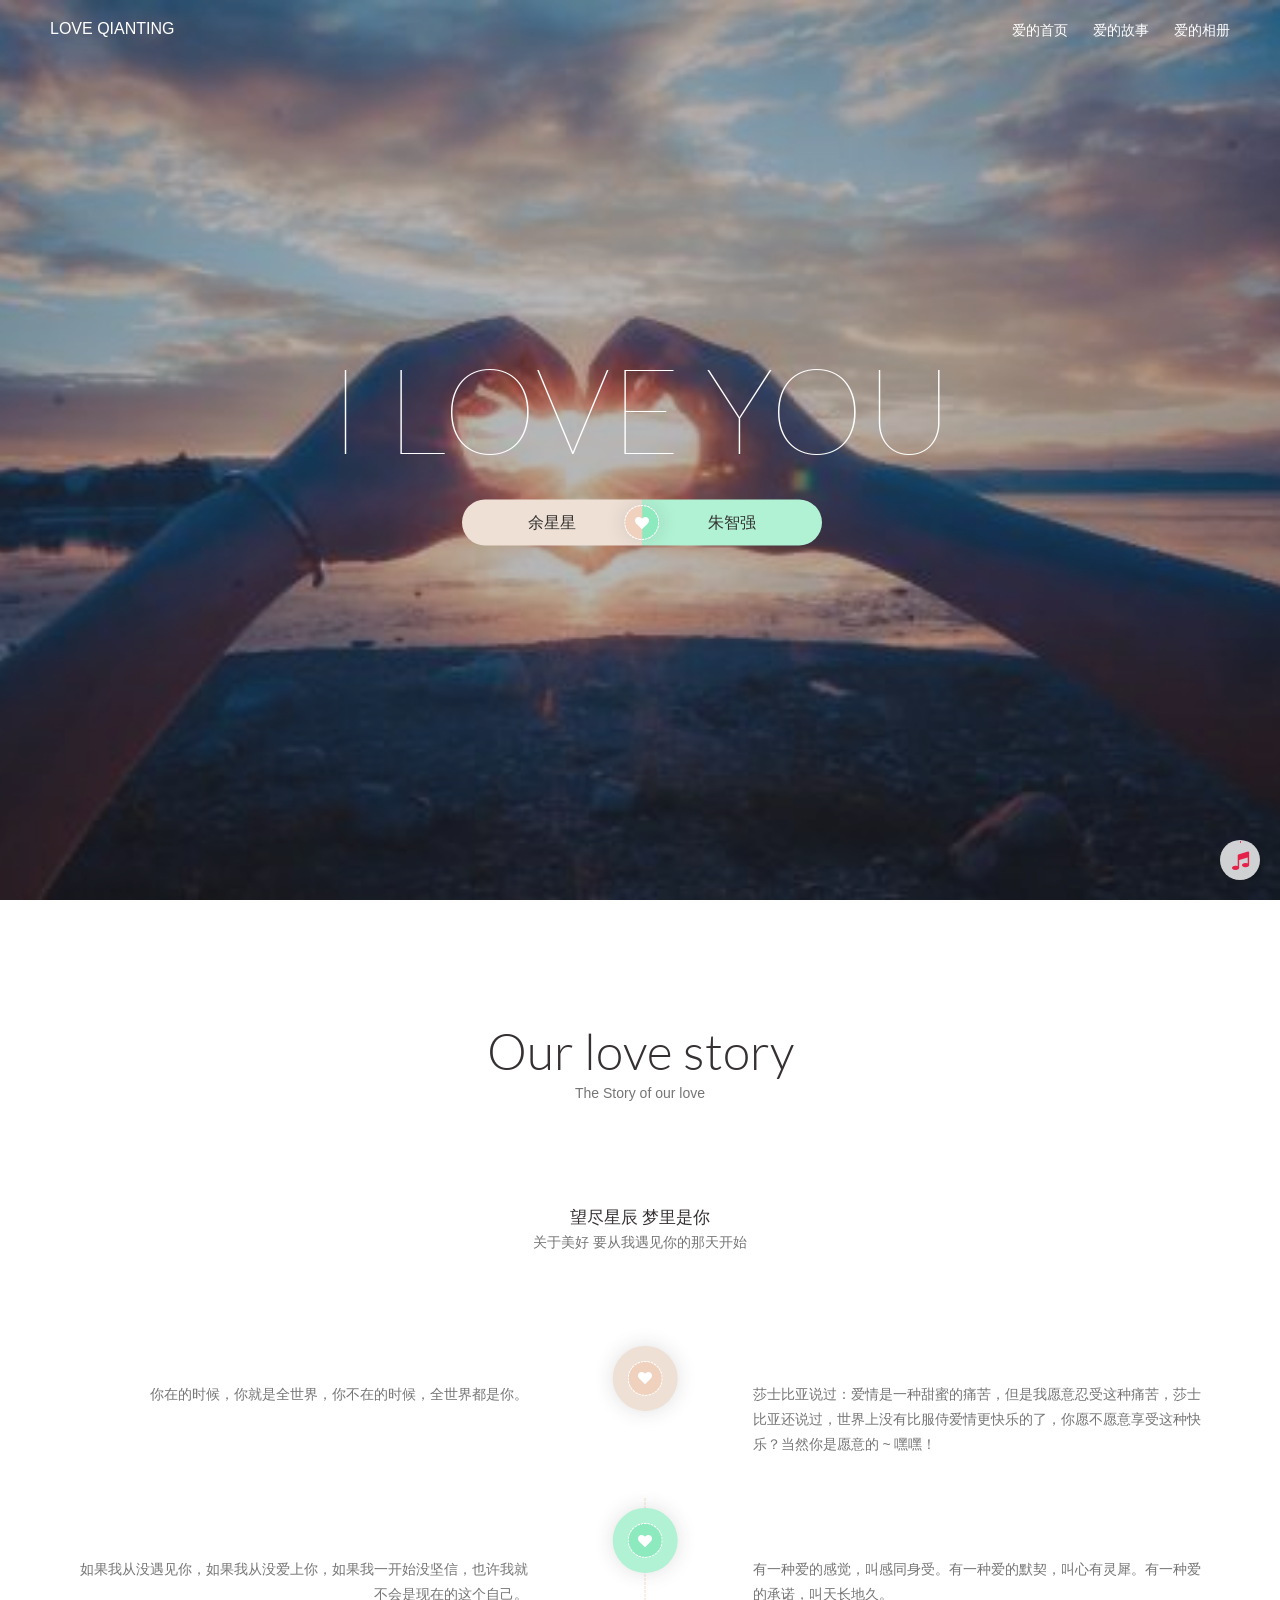
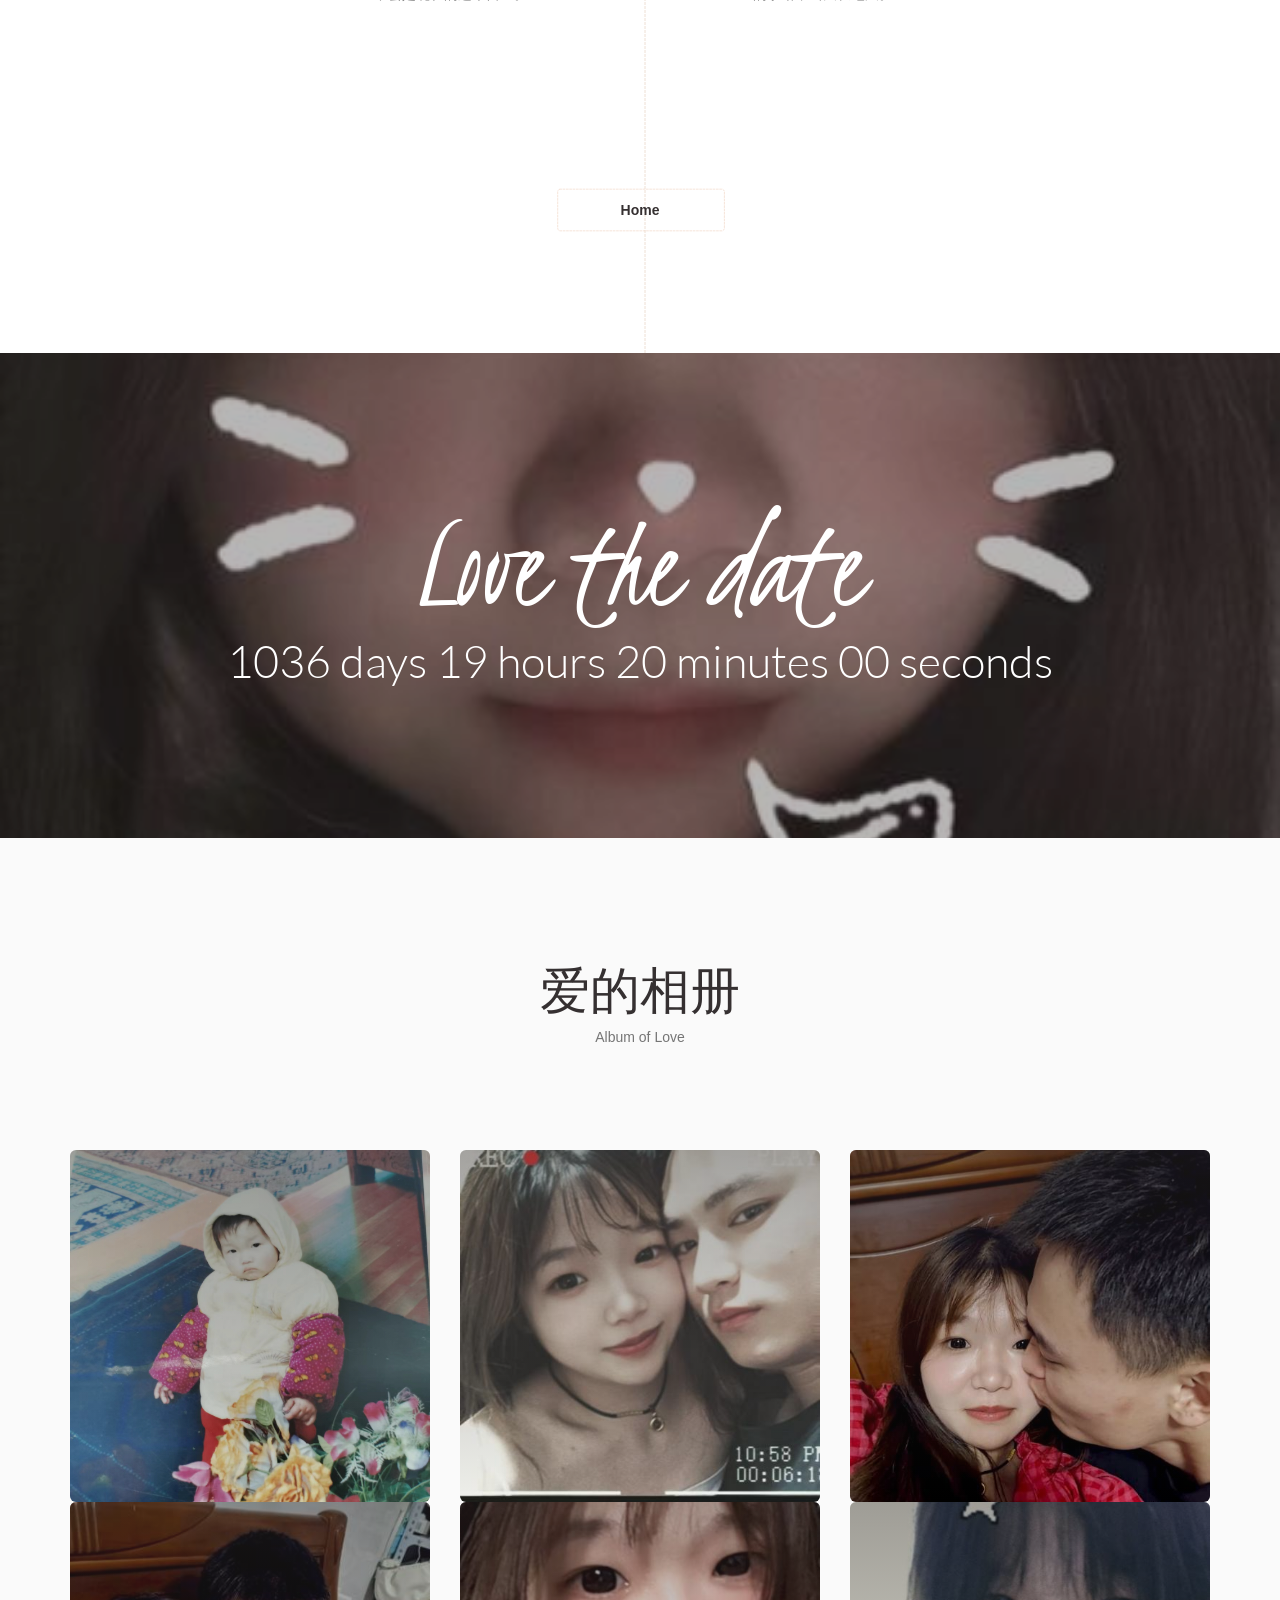
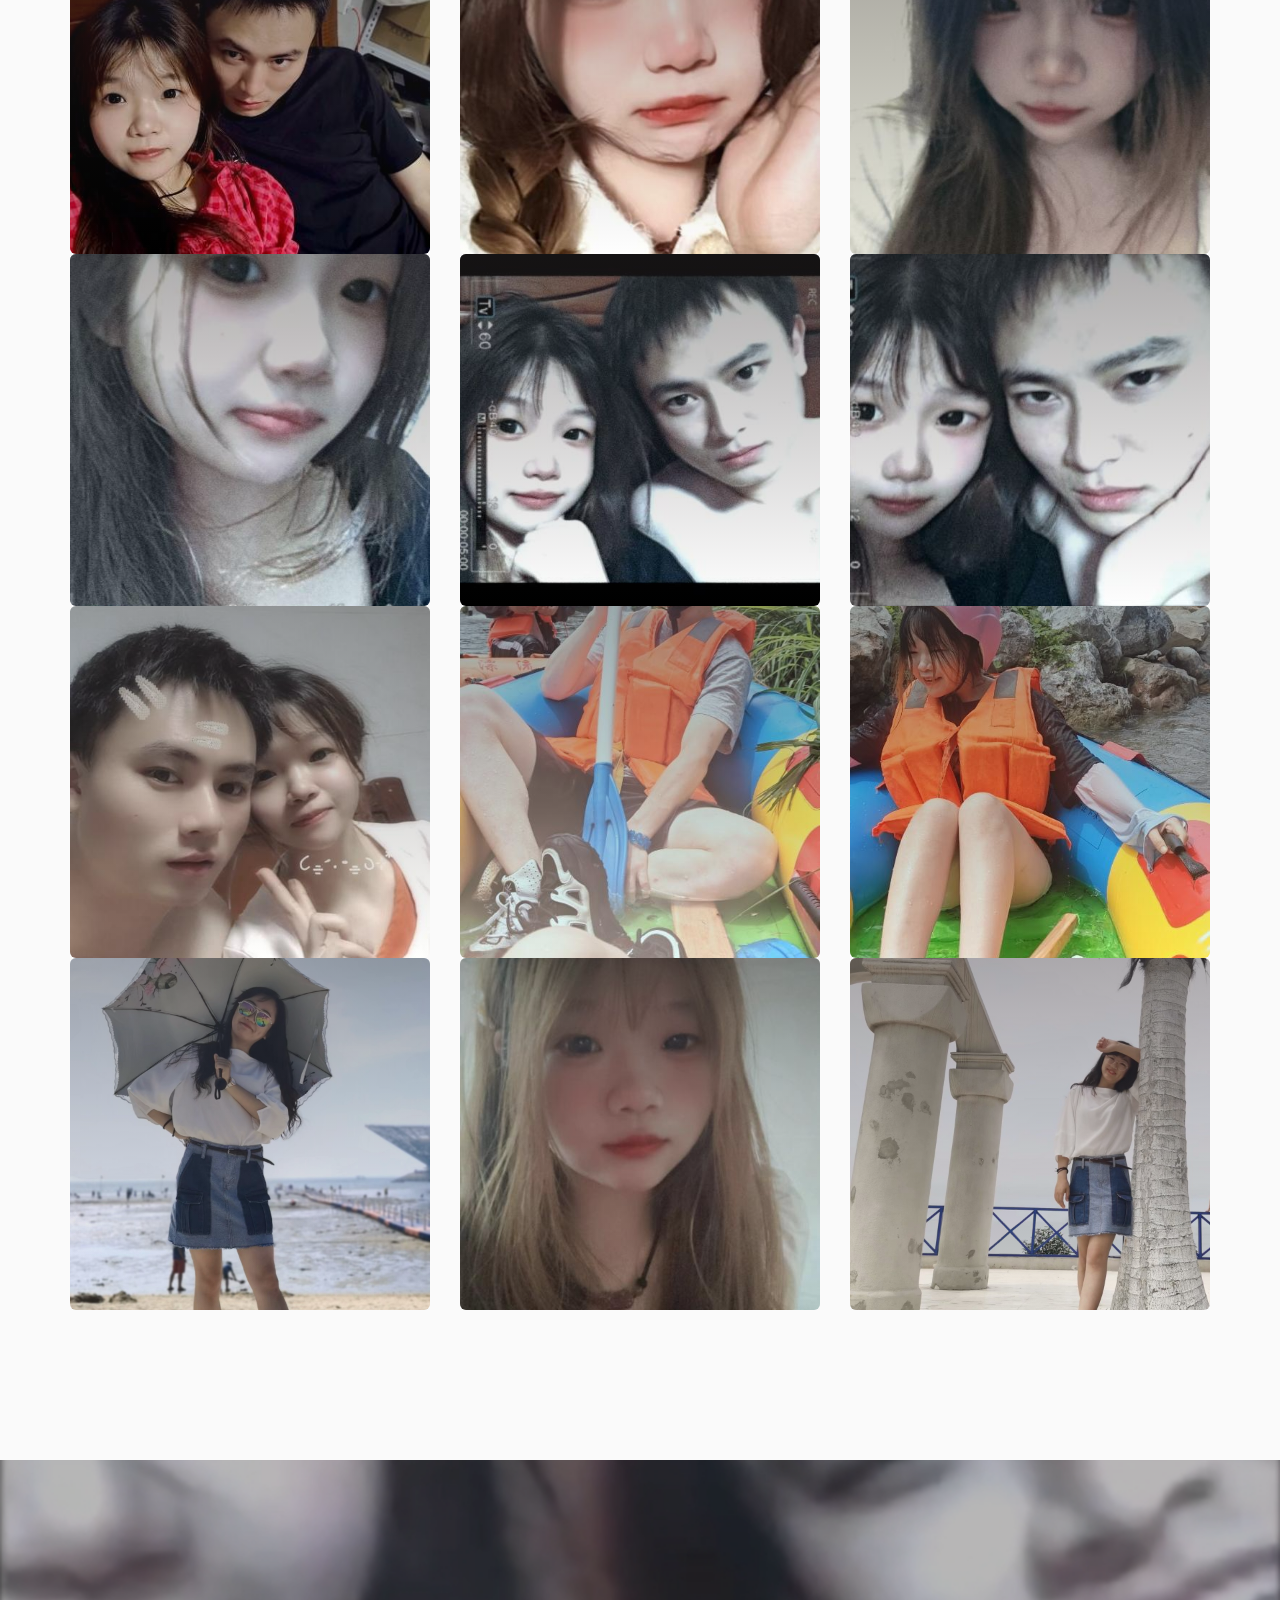
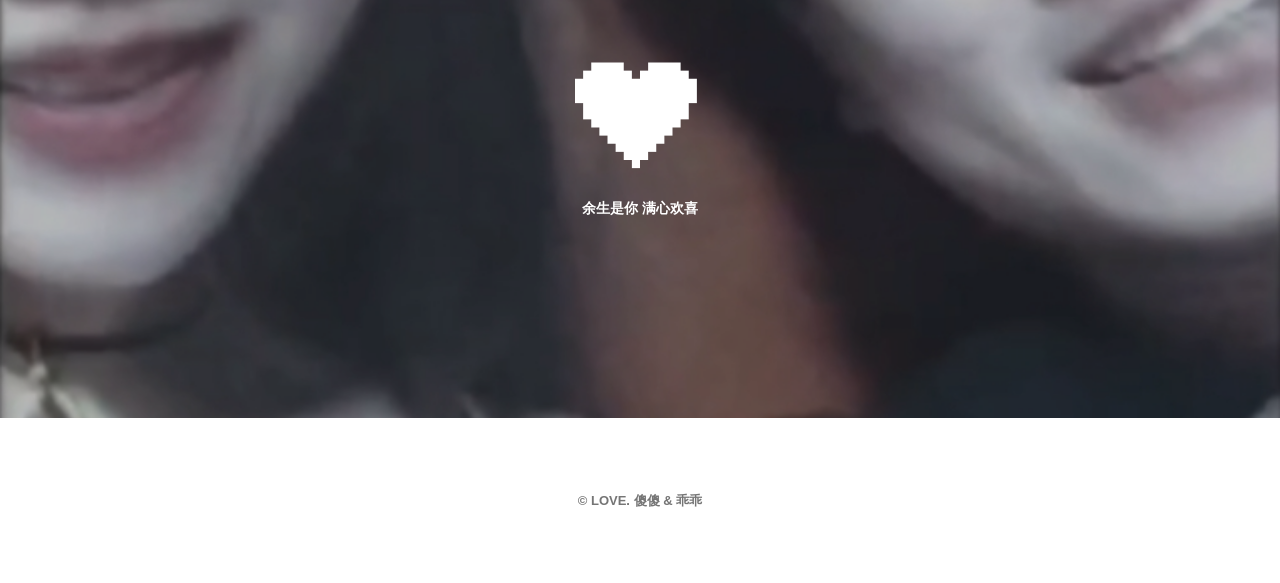
==== result.html @ 32a0345b "Add files via upload" ====
<!DOCTYPE html>
<html lang="zh-CN">
<head>
   <meta charset="utf-8">
   <title> 我们的爱情故事</title>
   <meta name="keywords" content="我们的爱情故事">
   <meta name="description" content="记录我们的美好时光">
   <meta name="viewport" content="width=device-width, initial-scale=1">
   <link href="static/css/bootstrap.css" rel="stylesheet" type="text/css" media="all">
   <link href="static/css/base.css" rel="stylesheet" type="text/css" media="all">
   <link href="static/css/main.css" rel="stylesheet" type="text/css" media="all">
   <link href="static/css/venobox.css" rel="stylesheet" type="text/css" media="all">
   <link href="static/css/fonts.css" rel="stylesheet" type="text/css" media="all">
   <link href="static/css/ae168344b8194b348b667f19ac4d1956.css" rel="stylesheet">
   <link rel="icon" href="./favicon2.ico">
   <style>
      /* 新增优化样式 */
      .lazy-load {
         opacity: 0;
         transition: opacity 0.3s;
      }
      
      .lazy-loaded {
         opacity: 1;
      }
      
      .music-player {
         position: fixed;
         bottom: 20px;
         right: 20px;
         z-index: 1000;
         width: 40px;
         height: 40px;
         border-radius: 50%;
         background: rgba(255, 255, 255, 0.8);
         display: flex;
         align-items: center;
         justify-content: center;
         cursor: pointer;
         box-shadow: 0 2px 10px rgba(0, 0, 0, 0.2);
         transition: all 0.3s ease;
      }
      
      .music-player:hover {
         transform: scale(1.1);
         background: rgba(255, 255, 255, 1);
      }
      
      .music-player.rotate {
         animation: rotate 4s linear infinite;
      }
      
      @keyframes rotate {
         from { transform: rotate(0deg); }
         to { transform: rotate(360deg); }
      }
      
      .progress-ring {
         position: absolute;
         top: 0;
         left: 0;
         width: 100%;
         height: 100%;
      }
      
      .progress-ring__circle {
         transition: stroke-dashoffset 0.5s;
         transform: rotate(-90deg);
         transform-origin: 50% 50%;
      }
      
      .scroll-top {
         position: fixed;
         bottom: 70px;
         right: 20px;
         z-index: 999;
         width: 40px;
         height: 40px;
         border-radius: 50%;
         background: rgba(255, 255, 255, 0.8);
         display: flex;
         align-items: center;
         justify-content: center;
         cursor: pointer;
         opacity: 0;
         visibility: hidden;
         transition: all 0.3s ease;
         box-shadow: 0 2px 10px rgba(0, 0, 0, 0.2);
      }
      
      .scroll-top.visible {
         opacity: 1;
         visibility: visible;
      }
      
      .scroll-top:hover {
         transform: translateY(-5px);
         background: rgba(255, 255, 255, 1);
      }
      
      .heart-beat {
         animation: heartBeat 1.5s ease-in-out infinite;
      }
      
      @keyframes heartBeat {
         0% { transform: scale(1); }
         15% { transform: scale(1.2); }
         30% { transform: scale(1); }
         45% { transform: scale(1.2); }
         60% { transform: scale(1); }
      }
      
      .fade-in {
         opacity: 0;
         transform: translateY(20px);
         transition: opacity 0.8s ease, transform 0.8s ease;
      }
      
      .fade-in.visible {
         opacity: 1;
         transform: translateY(0);
      }
      
      @media (max-width: 768px) {
         .music-player {
            bottom: 70px;
            right: 15px;
         }
         
         .scroll-top {
            bottom: 120px;
            right: 15px;
         }
         
         .block-date-hero ul li {
            font-size: 18px;
         }
         
         h1.large.mb-20 {
            font-size: 32px;
         }
      }
   </style>
</head>
<body>
   <div class="loader">
      <div class="loader-inner">
         <svg width="120" height="220" viewbox="0 0 100 100" class="loading-spinner" version="1.1">
            <circle class="spinner" cx="50" cy="50" r="21" fill="#ffffff" stroke-width="2"></circle>
         </svg>
      </div>
   </div>
   
   <!-- 音乐播放器 -->
   <div class="music-player" id="music-player">
      <svg class="progress-ring" width="40" height="40">
        <circle class="progress-ring__circle" stroke="#e5214a" stroke-width="2" fill="transparent" r="18" cx="20" cy="20"/>
      </svg>
      <i class="icon-music" style="font-size: 20px; color: #e5214a;"></i>
   </div>
   
   <!-- 返回顶部按钮 -->
   <div class="scroll-top" id="scroll-top">
      <i class="icon-arrow-up" style="font-size: 20px; color: #333;">▲</i>
   </div>
   
   <div class="wrapper">
      <section class="hero overlay" id="home">
         <div class="background-img">
            <img src="static/picture/149760288381289.jpg" alt="傻傻&乖乖">
         </div>
         <header class="header default">
            <div class="left-part">
               <a class="logo scroll" href="#home">
                  <h2>LOVE QIANTING</h2>
               </a>
            </div>
            <div class="right-part">
               <nav class="main-nav">
                  <div class="toggle-mobile-but">
                     <a href="#" class="mobile-but">
                        <div class="lines"></div>
                     </a>
                  </div>
                  <ul>
                     <li><a class="scroll" href="#home">爱的首页</a></li>
                     <li><a class="scroll" href="#story">爱的故事</a></li>
                     <li><a class="scroll" href="#album">爱的相册</a></li>
                  </ul>
               </nav>
            </div>
         </header>
         <div class="inner-hero">
            <div class="container hero-content">
               <div class="row">
                  <div class="col-sm-12 text-center">
                     <h1 class="large mb-20">i love you</h1>
                     <div class="block-date-hero">
                        <div class="circle-dashed bg-n">
                           <div class="round-circle heart-beat">
                              <svg viewbox="0 0 103 103" version="1.1" class="dashed-border">
                                 <circle cx="50%" cy="50%" r="50"></circle>
                              </svg>
                              <i class="icon-heart"></i>
                           </div>
                        </div>
                        <ul>
                           <li>余星星</li>
                           <li>朱智强</li>
                        </ul>
                     </div>
                     <p class="mt-20 lead"></p>
                  </div>
               </div>
            </div>
         </div>
      </section>
      
      <section id="story" class="story pt-120 pb-120">
         <svg class="section-dashed" version="1.1" x="0px" y="0px" width="50px" height="578px" xml:space="preserve">
            <path class="dashed-line" stroke-width="1" d="M30 0 v600 400"></path>
         </svg>
         <div class="container">
            <div class="row">
               <div class="col-sm-12 text-center mb-100 fade-in">
                  <h1 class="title">Our love story</h1>
                  <p>The Story of our love</p>
               </div>
            </div>
            <div class="row">
               <div class="col-md-4 col-md-offset-4 col-sm-8 col-sm-offset-2 text-center mb-30 fade-in">
                  <h2 class="heavy">望尽星辰 梦里是你<br><span>关于美好 要从我遇见你的那天开始</span></h2>
               </div>
            </div>
            <div class="row story-row mt-100 mb-100 fade-in">
               <div class="circle-dashed timeline bg">
                  <div class="round-circle bg before">
                     <svg viewbox="0 0 103 103" version="1.1" class="dashed-border">
                        <circle cx="50%" cy="50%" r="50"></circle>
                     </svg>
                     <i class="icon-heart"></i>
                  </div>
               </div>
               <div class="col-sm-5 ">
                  <div class="couple-story text-right">
                     <p>你在的时候，你就是全世界，你不在的时候，全世界都是你。</p>
                  </div>
               </div>
               <div class="col-sm-5 col-sm-offset-2">
                  <div class="couple-story">
                     <p>莎士比亚说过：爱情是一种甜蜜的痛苦，但是我愿意忍受这种痛苦，莎士比亚还说过，世界上没有比服侍爱情更快乐的了，你愿不愿意享受这种快乐？当然你是愿意的 ~ 嘿嘿！</p>
                  </div>
               </div>
            </div>
            <div class="row story-row mt-100 mb-80 fade-in">
               <div class="circle-dashed timeline bg green">
                  <div class="round-circle  green before">
                     <svg viewbox="0 0 103 103" version="1.1" class="dashed-border">
                        <circle cx="50%" cy="50%" r="50"></circle>
                     </svg>
                     <i class="icon-heart"></i>
                  </div>
               </div>
               <div class="col-sm-5 ">
                  <div class="couple-story text-right">
                     <p>如果我从没遇见你，如果我从没爱上你，如果我一开始没坚信，也许我就不会是现在的这个自己。</p>
                  </div>
               </div>
               <div class="col-sm-5 col-sm-offset-2">
                  <div class="couple-story">
                     <p>有一种爱的感觉，叫感同身受。有一种爱的默契，叫心有灵犀。有一种爱的承诺，叫天长地久。</p>
                  </div>
               </div>
            </div>
            <div class="row">
               <div class="col-md-12  text-center mt-100 fade-in">
                  <a href="#home" class="but scroll">
                     <span>Home</span>
                     <svg class="but-svg" width="175" height="50" viewbox="0 0 415 120">
                        <rect class="but-rect" x="10" y="10" width="400" height="100" rx="6" ry="6"></rect>
                     </svg>
                  </a>
               </div>
            </div>
         </div>
      </section>
      
      <section class="date pt-150 pb-150 overlay">
         <div class="background-img">
            <img src="static/picture/4.jpg" alt="爱情计时">
         </div>
         <div class="container">
            <div class="row">
               <h2 class="indent">Love the date</h2>
               <div class="col-sm-12 text-center">
                  <div class="block-content front-p fade-in">
                     <h2 class="typo">Love the date</h2>
                     <span id="elapseClock" class="text-white" style="font-size: 45px;font-weight: 300;">days <span
                           class="digit">20</span> hours <span class="digit">14</span> minutes <span
                           class="digit">00</span> seconds</span>
                  </div>
               </div>
            </div>
         </div>
      </section>
      
      <section id="album" class="album bg-grey pt-120 pb-120">
         <div class="container">
            <div class="row">
               <div class="col-sm-12 text-center mb-100 fade-in">
                  <h1 class="title">爱的相册</h1>
                  <p>Album of Love</p>
               </div>
            </div>
            <div class="row mb-30">
               <h2 class="indent">Photo album</h2>
               <div class="col-md-4 col-sm-4 col-xs-12 ">
                  <div class="block-img">
                     <a href="static/picture/Ha2f9396264034bdb8c34d519c727381.jpg" class="venobox" data-gall="loveGallery">
                        <div class="background-img">
                           <img alt="" src="static/picture/Ha2f9396264034bdb8c34d519c727381.jpg">
                        </div>
                     </a>
                  </div>
               </div>
                           <div class="col-md-4 col-sm-4 col-xs-12 ">
                  <div class="block-img">
                     <a href="static/picture/202509121286.jpg" class="venobox" data-gall="loveGallery">
                        <div class="background-img">
                           <img alt="" src="static/picture/202509121286.jpg">
                        </div>
                     </a>
</div>
               </div>
               <div class="col-md-4 col-sm-4 col-xs-12 ">
                  <div class="block-img">
                     <a href="static/picture/202509121964.jpg" class="venobox" data-gall="loveGallery">
                        <div class="background-img">
                           <img alt="" src="static/picture/202509121964.jpg">
                        </div>
                     </a>
</div>
               </div>
               <div class="col-md-4 col-sm-4 col-xs-12 ">
                  <div class="block-img">
                     <a href="static/picture/202509123441.jpg" class="venobox" data-gall="loveGallery">
                        <div class="background-img">
                           <img alt="" src="static/picture/202509123441.jpg">
                        </div>
                     </a>
</div>
               </div>
               <div class="col-md-4 col-sm-4 col-xs-12 ">
                  <div class="block-img">
                     <a href="static/picture/202509122682.jpg" class="venobox" data-gall="loveGallery">
                        <div class="background-img">
                           <img alt="" src="static/picture/202509122682.jpg">
                        </div>
                     </a>
</div>
               </div>
               <div class="col-md-4 col-sm-4 col-xs-12 ">
                  <div class="block-img">
                     <a href="static/picture/202509124372.jpg" class="venobox" data-gall="loveGallery">
                        <div class="background-img">
                           <img alt="" src="static/picture/202509124372.jpg">
                        </div>
                     </a>
</div>
               </div>
               <div class="col-md-4 col-sm-4 col-xs-12 ">
                  <div class="block-img">
                     <a href="static/picture/202509124520.jpg" class="venobox" data-gall="loveGallery">
                        <div class="background-img">
                           <img alt="" src="static/picture/202509124520.jpg">
                        </div>
                     </a>
</div>
               </div>
               <div class="col-md-4 col-sm-4 col-xs-12 ">
                  <div class="block-img">
                     <a href="static/picture/202509125388.jpg" class="venobox" data-gall="loveGallery">
                        <div class="background-img">
                           <img alt="" src="static/picture/202509125388.jpg">
                        </div>
                     </a>
</div>
               </div>
               <div class="col-md-4 col-sm-4 col-xs-12 ">
                  <div class="block-img">
                     <a href="static/picture/202509126419.jpg" class="venobox" data-gall="loveGallery">
                        <div class="background-img">
                           <img alt="" src="static/picture/202509126419.jpg">
                        </div>
                     </a>
</div>
               </div>
               <div class="col-md-4 col-sm-4 col-xs-12 ">
                  <div class="block-img">
                     <a href="static/picture/202509128303.jpg" class="venobox" data-gall="loveGallery">
                        <div class="background-img">
                           <img alt="" src="static/picture/202509128303.jpg">
                        </div>
                     </a>
                  </div>
               </div>
               <div class="col-md-4 col-sm-4 col-xs-12 ">
                  <div class="block-img">
                     <a href="static/picture/t012620fb21ab954ad5.jpg" class="venobox" data-gall="loveGallery">
                        <div class="background-img">
                           <img alt="" src="static/picture/t012620fb21ab954ad5.jpg">
                        </div>
                     </a>
                  </div>
               </div>
               <div class="col-md-4 col-sm-4 col-xs-12 ">
                  <div class="block-img">
                     <a href="static/picture/t0168b6fe7b1aa99a24.jpg" class="venobox" data-gall="loveGallery">
                        <div class="background-img">
                           <img alt="" src="static/picture/t0168b6fe7b1aa99a24.jpg">
                        </div>
                     </a>
                  </div>
               </div>
               <div class="col-md-4 col-sm-4 col-xs-12">
                  <div class="block-img">
                     <a href="static/picture/t019345b3737a12ab0c.jpg" class="venobox" data-gall="loveGallery">
                        <div class="background-img">
                           <img alt="" src="static/picture/t019345b3737a12ab0c.jpg">
                        </div>
                     </a>
                  </div>
               </div>
               <div class="col-md-4 col-sm-4 col-xs-12 ">
                  <div class="block-img">
                     <a href="static/picture/Hfe8d4f1c618f44138fba7b1ad43d1e3.jpg" class="venobox" data-gall="loveGallery">
                        <div class="background-img">
                           <img alt="" src="static/picture/Hfe8d4f1c618f44138fba7b1ad43d1e3.jpg">
                        </div>
                     </a>
                                       </div>
               </div>
               <div class="col-md-4 col-sm-4 col-xs-12 ">
                  <div class="block-img">
                     <a href="static/picture/t0109082874b6dc40e6.jpg" class="venobox" data-gall="loveGallery">
                        <div class="background-img">
                           <img alt="" src="static/picture/t0109082874b6dc40e6.jpg">
                        </div>
                     </a>
                  </div>
               </div>
            </div>
         </div>
      </section>
      
      <section class="just-married pt-200 pb-200 overlay">
         <div class="background-img">
            <img src="static/picture/17.jpg" alt="余生是你">
         </div>
         <div class="container">
            <div class="row">
               <div class="col-sm-12 text-center">
                  <div class="block-content front-p fade-in">
                     <h2 class="typo">❤</h2>
                     <h2 class="heavy uppercase mt-10 light">余生是你 满心欢喜</h2>
                  </div>
               </div>
            </div>
         </div>
      </section>
      
      <footer class="footer pt-70 pb-70">
         <div class="container">
            <div class="row">
               <div class="col-sm-12 text-center">
                  <p class="uppercase heavy normal">&copy; love. 傻傻 & 乖乖</p>
               </div>
            </div>
         </div>
      </footer>
      
      <audio src="./bgMusic.mp3" loop="loop" id="bgmusic" style="display:none"></audio>
   </div>
   
   <script src="static/js/jquery-1.12.4.min.js" type="text/javascript"></script>
   <script src="static/js/jquery.countdown.min.js" type="text/javascript"></script>
   <script src="static/js/venobox.min.js" type="text/javascript"></script>
   <script src="static/js/smooth-scroll.js" type="text/javascript"></script>
   <script src="static/js/script.js" type="text/javascript"></script>

   <script>
      // 优化后的音乐播放控制
      (function () {
         var audioEl = document.getElementById('bgmusic');
         var musicPlayer = document.getElementById('music-player');
         var circle = document.querySelector('.progress-ring__circle');
         var radius = circle.r.baseVal.value;
         var circumference = 2 * Math.PI * radius;
         
         circle.style.strokeDasharray = circumference + ' ' + circumference;
         circle.style.strokeDashoffset = circumference;
         
         function setProgress(percent) {
            const offset = circumference - (percent / 100) * circumference;
            circle.style.strokeDashoffset = offset;
         }
         
         function toggleMusic() {
            if (audioEl.paused) {
               audioEl.play().catch(function(e) {
                  console.log('播放失败:', e);
               });
               musicPlayer.classList.add('rotate');
               setProgress(100);
            } else {
               audioEl.pause();
               musicPlayer.classList.remove('rotate');
               setProgress(0);
            }
         }
         
         // 点击音乐播放器控制音乐
         musicPlayer.addEventListener('click', toggleMusic);
         
         // 音频时间更新
         audioEl.addEventListener('timeupdate', function() {
            if (audioEl.duration) {
               var percent = (audioEl.currentTime / audioEl.duration) * 100;
               setProgress(percent);
            }
         });
         
         // 音频结束时重置进度
         audioEl.addEventListener('ended', function() {
            setProgress(0);
            musicPlayer.classList.remove('rotate');
         });
         
         // 尝试自动播放（需要用户交互）
         function tryAutoPlay() {
            audioEl.play().then(function() {
               musicPlayer.classList.add('rotate');
               setProgress(100);
            }).catch(function(e) {
               console.log('自动播放被阻止，需要用户交互');
            });
         }
         
         // 页面加载后尝试自动播放
         window.addEventListener('load', function() {
            setTimeout(tryAutoPlay, 1000);
         });
         
         // 用户交互后尝试播放
         document.addEventListener('click', function() {
            if (audioEl.paused) {
               tryAutoPlay();
            }
         }, { once: true });
         
      })();
      
      // 返回顶部功能
      (function() {
         var scrollTopBtn = document.getElementById('scroll-top');
         
         window.addEventListener('scroll', function() {
            if (window.pageYOffset > 300) {
               scrollTopBtn.classList.add('visible');
            } else {
               scrollTopBtn.classList.remove('visible');
            }
         });
         
         scrollTopBtn.addEventListener('click', function() {
            window.scrollTo({
               top: 0,
               behavior: 'smooth'
            });
         });
      })();
      
      // 懒加载和滚动动画
      (function() {
         // 懒加载图片
         function lazyLoad() {
            var lazyImages = document.querySelectorAll('.lazy-load');
            
            lazyImages.forEach(function(img) {
               if (img.getAttribute('data-src')) {
                  if (img.getBoundingClientRect().top <= window.innerHeight && img.getBoundingClientRect().bottom >= 0) {
                     img.src = img.getAttribute('data-src');
                     img.classList.add('lazy-loaded');
                     img.removeAttribute('data-src');
                  }
               }
            });
         }
         
         // 滚动显示动画元素
         function checkFade() {
            var fadeElements = document.querySelectorAll('.fade-in');
            
            fadeElements.forEach(function(el) {
               var elementTop = el.getBoundingClientRect().top;
               var elementVisible = 150;
               
               if (elementTop < window.innerHeight - elementVisible) {
                  el.classList.add('visible');
               }
            });
         }
         
         // 初始化
         window.addEventListener('load', function() {
            // 将图片src转移到data-src，实现懒加载
            var images = document.querySelectorAll('.lazy-load');
            images.forEach(function(img) {
               var src = img.src;
               img.src = '';
               img.setAttribute('data-src', src);
            });
            
            // 初始检查
            lazyLoad();
            checkFade();
            
            // 隐藏加载动画
            document.querySelector('.loader').style.display = 'none';
         });
         
         // 滚动时检查
         window.addEventListener('scroll', function() {
            lazyLoad();
            checkFade();
         });
         
         // 调整窗口大小时检查
         window.addEventListener('resize', function() {
            lazyLoad();
            checkFade();
         });
      })();
      
      // 倒计时功能
      var together = new Date();
      var strs = "2024-02-03 08:00:00";
      var nowTime = new Date();
      var together = new Date(strs.replace(/-/g, "/"));
      timeElapse(together);
      setInterval(function () { timeElapse(together); }, 500);
      
      function timeElapse(c) {
         var e = Date();
         var f = (Date.parse(e) - Date.parse(c)) / 1000;
         var g = Math.floor(f / (3600 * 24)); f = f % (3600 * 24);
         var b = Math.floor(f / 3600);
         if (b < 10) { b = "0" + b } f = f % 3600; var d = Math.floor(f / 60);
         if (d < 10) { d = "0" + d } f = f % 60;
         if (f < 10) { f = "0" + f }
         var a = '<span class="digit">' + g + '</span> days <span class="digit">' + b + '</span> hours <span class="digit">' + d + '</span> minutes <span class="digit">' + f + "</span> seconds"; $("#elapseClock").html(a)
      }
   </script>
</body>
</html>
---- static/css/base.css ----
/* Table of Content
==================================================
	1.Reset & Basics
	2.Basic Styles
	3.Typography and Common style
	4.Links
	5.Misc


/* Reset & Basics (Inspired by E. Meyers) */

*,
*:before,
*:after {
    -moz-box-sizing: border-box;
    -webkit-box-sizing: border-box;
    -ms-box-sizing: border-box;
    -o-box-sizing: border-box;
}
* {
    margin: 0;
    padding: 0;
}
html,
body,
div,
span,
applet,
object,
iframe,
h1,
h2,
h3,
h4,
h5,
h6,
p,
blockquote,
pre,
a,
abbr,
acronym,
address,
big,
cite,
code,
dfn,
em,
img,
ins,
kbd,
q,
s,
samp,
small,
strike,
strong,
sub,
sup,
tt,
var,
b,
u,
i,
center,
dl,
dt,
dd,
ol,
ul,
li,
fieldset,
form,
label,
legend,
table,
caption,
tbody,
tfoot,
thead,
tr,
th,
td,
article,
aside,
canvas,
details,
embed,
figure,
figcaption,
footer,
header,
hgroup,
menu,
nav,
output,
ruby,
section,
summary,
time,
mark,
audio,
video {
    margin: 0;
    padding: 0;
    border: 0;
    font-size: 100%;
    font: inherit;
    vertical-align: baseline;
    text-decoration: none;
}
article,
aside,
details,
figcaption,
figure,
footer,
header,
hgroup,
menu,
nav,
section {
    display: block;
}
ol,
ul {
    list-style: none;
}
blockquote,
q {
    quotes: none;
}
blockquote:before,
blockquote:after,
q:before,
q:after {
    content: '';
    content: none;
}
table {
    border-collapse: collapse;
    border-spacing: 0;
}
a,
a:hover,
a:active,
a:visited,
a:focus {
    text-decoration: none;
}
img {
    display: inline-block;
    vertical-align: middle;
    height: auto;
    max-width: 100%;
}
.map img {
    max-width: none;
}
a:focus {
    outline: 0;
}
iframe {
    width: 100%;
    frameborder: 0;
    display: inline-block;
}
::-moz-selection {
    background: #8de9be;
}
/* End reset & basics (Inspired by E. Meyers) */


/*Basic Styles*/

body {
    background: #ffffff;
    font-family: "Lato", "Helvetica Neue", "Helvetica", Helvetica, Arial, sans-serif;
    color: #757575;
    margin: 0;
    font-size: 14px;
    font-weight: 400;
    -moz-osx-font-smoothing: grayscale;
    -webkit-font-smoothing: antialiased;
}
.stop-scroll {
    overflow: hidden;
}
/*End basic styles*/


/* Typography and Common style*/

h1,
h2,
h3,
h4,
h5,
h6 {
    color: #353031;
    font-weight: 300;
}
em {
    font-style: italic;
}
strong {
    color: #353031;
}
p,
blockquote {
    line-height: 25px;
}
.header .logo h2,
.block-event p span,
.heavy {
    font-weight: 400;
}
.testi-details blockquote,
.countdown {
    font-weight: 300;
}
h1.large {
    font-weight: 200;
}
.block-event p,
.registry-form .submit,
.heavy.uppercase,
.heavy.normal,
p.heavy.normal,
.but {
    font-weight: 700;
}
h1.title {
    font-size: 50px;
}
p.lead {
    font-size: 17px;
}
p.lead.size-m {
    font-size: 16px;
}
p.lead.size-s {
    font-size: 15px;
    margin-bottom: 0;
}
p a:hover {
    text-decoration: underline;
}
input[type]:-moz-placeholder {
    color: #b3b3b3;
    opacity: .7;
}
:-moz-placeholder {
    color: #b3b3b3;
    opacity: .7;
}
::-moz-placeholder {
    color: #b3b3b3;
    opacity: .7;
}
:-ms-input-placeholder {
    color: #b3b3b3;
    opacity: .7;
}
::-webkit-input-placeholder {
    color: #b3b3b3;
    opacity: .7;
}
section,
.section,
.row.relative {
    position: relative;
}
.front-p {
    position: relative;
    z-index: 100;
}
.uppercase {
    text-transform: uppercase;
}
.heavy.uppercase {
    font-size: 14px;
}
.heavy.normal {
    font-size: 14px;
}
p.heavy.normal {
    font-size: 13px;
}
.heavy {
    font-size: 17px;
}
.heavy span {
    color: #757575;
    font-size: 14px;
    display: block;
    margin-top: 5px;
}
.light, .text-white {
    color: #ffffff;
}
h2.typo{
	font-family: 'Kristi', "Helvetica Neue", "Helvetica", Helvetica, Arial, sans-serif;
	color:#ffffff;
	line-height:1;
	font-size: 130px;
}

.circle-dashed.bg,
.round-circle {
    border-radius: 100px;
    -webkit-border-radius: 100px;
    -moz-border-radius: 100px;
    -ms-border-radius: 100px;
    -o-border-radius: 100px;
}
.block-event,
.block-img .background-img,
.block-img a:before,
.block-registry,
.registry-form input[type="text"],
.registry-form select,
.registry-form .submit {
    border-radius: 6px;
    -webkit-border-radius: 6px;
    -moz-border-radius: 6px;
    -ms-border-radius: 6px;
    -o-border-radius: 6px;
}
.indent {
    text-indent: -999px;
    display: none;
}
/* End typography and common style*/


/*Links*/

a,
input[type="text"],
input[type="submit"] textarea,
.owl-theme .owl-controls .owl-page span,
.mobile-but .lines:after,
.mobile-but .lines:before,
.but,
.block-img a:before,
img.gift-reg {
    transition: all 0.3s ease 0s;
    -webkit-transition: all 0.3s ease 0s;
    -moz-transition: all 0.3s ease 0s;
    -ms-transition: all 0.3s ease 0s;
    -o-transition: all 0.3s ease 0s;
}
.but {
    display: inline-block;
    position: relative;
    position: relative;
    color: #353031;
    padding: 15px 30px;
}
.but span {
    z-index: 10;
}
.but .but-svg {
    left: 50%;
    position: absolute;
    top: 50%;
    transform: translate(-50%, -50%);
    -webkit-transform: translate(-50%, -50%);
    -moz-transform: translate(-50%, -50%);
    -ms-transform: translate(-50%, -50%);
    -o-transform: translate(-50%, -50%);
    fill: none;
    left: 50%;
    position: absolute;
    stroke: #efd1be;
    stroke-dasharray: 4, 4;
    stroke-dashoffset: 1;
    stroke-linecap: square;
    stroke-width: 0.1em;
}
.but:hover {
    transform: translateY(3px);
    -webkit-transform: translateY(3px);
    -moz-transform: translateY(3px);
    -ms-transform: translateY(3px);
    -o-transform: translateY(3px);
}
/*End links*/


/*Misc */

.pt-10 {
    padding-top: 10px !important;
}
.pb-10 {
    padding-bottom: 10px !important;
}
.pt-15 {
    padding-top: 15px !important;
}
.pb-15 {
    padding-bottom: 15px !important;
}
.pt-20 {
    padding-top: 20px !important;
}
.pb-20 {
    padding-bottom: 20px !important;
}
.pt-30 {
    padding-top: 30px !important;
}
.pb-30 {
    padding-bottom: 30px !important;
}
.pt-40 {
    padding-top: 40px !important;
}
.pb-40 {
    padding-bottom: 40px !important;
}
.pt-50 {
    padding-top: 50px !important;
}
.pb-50 {
    padding-bottom: 50px !important;
}
.pt-60 {
    padding-top: 60px !important;
}
.pb-60 {
    padding-bottom: 60px !important;
}
.pt-70 {
    padding-top: 70px !important;
}
.pb-70 {
    padding-bottom: 70px !important;
}
.pt-80 {
    padding-top: 80px !important;
}
.pb-80 {
    padding-bottom: 80px !important;
}
.pt-90 {
    padding-top: 90px !important;
}
.pb-90 {
    padding-bottom: 90px !important;
}
.pt-100 {
    padding-top: 100px !important;
}
.pb-100 {
    padding-bottom: 100px !important;
}
.pt-120 {
    padding-top: 120px !important;
}
.pb-120 {
    padding-bottom: 120px !important;
}
.pt-140 {
    padding-top: 140px !important;
}
.pb-140 {
    padding-bottom: 140px !important;
}
.pt-150 {
    padding-top: 150px !important;
}
.pb-150 {
    padding-bottom: 150px !important;
}
.pt-160 {
    padding-top: 160px !important;
}
.pb-160 {
    padding-bottom: 160px !important;
}
.pt-200 {
    padding-top: 200px !important;
}
.pb-200 {
    padding-bottom: 200px !important;
}
.mt-5 {
    margin-top: 5px !important;
}
.mb-5 {
    margin-bottom: 5px !important;
}
.mt-10 {
    margin-top: 10px !important;
}
.mb-10 {
    margin-bottom: 10px !important;
}
.mt-15 {
    margin-top: 15px !important;
}
.mb-15 {
    margin-bottom: 15px !important;
}
.mt-20 {
    margin-top: 20px !important;
}
.mb-20 {
    margin-bottom: 20px !important;
}
.mt-30 {
    margin-top: 30px !important;
}
.mb-30 {
    margin-bottom: 30px !important;
}
.mt-40 {
    margin-top: 40px !important;
}
.mb-40 {
    margin-bottom: 40px !important;
}
.mt-50 {
    margin-top: 50px !important;
}
.mb-50 {
    margin-bottom: 50px !important;
}
.mt-60 {
    margin-top: 60px !important;
}
.mb-60 {
    margin-bottom: 60px !important;
}
.mt-70 {
    margin-top: 70px !important;
}
.mb-70 {
    margin-bottom: 70px !important;
}
.mt-80 {
    margin-top: 80px !important;
}
.mb-80 {
    margin-bottom: 80px !important;
}
.mt-90 {
    margin-top: 90px !important;
}
.mb-90 {
    margin-bottom: 90px !important;
}
.mt-100 {
    margin-top: 100px !important;
}
.mb-100 {
    margin-bottom: 100px !important;
}
.mt-150 {
    margin-top: 150px !important;
}
.mb-150 {
    margin-bottom: 150px !important;
}
.mt-200 {
    margin-top: 200px !important;
}
.mt-350 {
    margin-top: 350px !important;
}
.mb-200 {
    margin-bottom: 200px !important;
}
.not-mb {
    margin-bottom: 0;
}
.bg-blue {
    background: #1a82ea;
}
.bg-grey {
    background: #fafafa;
}
.bg-orange {
    background: #f04124;
}
.bg-beige {
    background: #f4f2ef;
}
.pd-r0 {
    padding-right: 0 !important;
}
.pd-l0 {
    padding-left: 0 !important;
}
/*End misc */
---- static/css/main.css ----
/*
*	DESTINY - WEDDING HTML TEMPLATE
* 	Copyright 2016
* 	www.mutationmedia.net
* 	Created by : mutationthemes
*
*/
/* Table of Content
==================================================
	1.Preloader
	2.Site wrapper
	3.Love story section
	4.Date section
	5.Events section
	6.Album section
	7.Gifts section
	8.Friends section
	9.Registry section
	10.Mediaqueries





/*Preloader*/

.loader {
    background: #ffffff;
    bottom: 0;
    height: 100%;
    left: 0;
    position: fixed;
    right: 0;
    top: 0;
    width: 100%;
    z-index: 9999;
}
.loader-inner {
    left: 0;
    position: absolute;
    top: 50%;
    width: 100%;
    text-align: center;
    transform: translateY(-50%);
    -webkit-transform: translateY(-50%);
    -moz-transform: translateY(-50%);
    -ms-transform: translateY(-50%);
    -o-transform: translateY(-50%);
}
.loading-spinner {
    width: 100px;
    height: 100px;
    animation: spinner-rotate 2s ease-in-out infinite;
    -webkit-animation: spinner-rotate 2s ease-in-out infinite;
    -moz-animation: spinner-rotate 2s ease-in-out infinite;
    -ms-animation: spinner-rotate 2s ease-in-out infinite;
    -o-animation: spinner-rotate 2s ease-in-out infinite;
}
.spinner {
    animation: spinner-color 8s ease-in-out infinite, spinner-dash 2s ease-in-out infinite;
    -webkit-animation: spinner-color 8s ease-in-out infinite, spinner-dash 2s ease-in-out infinite;
    -moz-animation: spinner-color 8s ease-in-out infinite, spinner-dash 2s ease-in-out infinite;
    -ms-animation: spinner-color 8s ease-in-out infinite, spinner-dash 2s ease-in-out infinite;
    -o-animation: spinner-color 8s ease-in-out infinite, spinner-dash 2s ease-in-out infinite;
    stroke-linecap: round;
}
@keyframes spinner-rotate {
    100% {
        transform: rotate(360deg);
        -webkit-transform: rotate(360deg);
        -moz-transform: trotate(360deg);
        -ms-transform: rotate(360deg);
        -o-transform: rotate(360deg);
    }
}
@keyframes spinner-color {
    0%, 100% {
        stroke: #8de9be;
    }
    
	20% {
		stroke: #efd1be;
	}
	
	40% {
    stroke: #8de9be;
    
	}
	
	60% {
		stroke: #efd1be;
	}
	
	80% {
		stroke: #8de9be;
	}
}
@keyframes spinner-dash {
	0% {
	stroke-dasharray: 1, 200;
	stroke-dashoffset: 0;
	}
	50% {
	stroke-dasharray: 90, 200;
	stroke-dashoffset: -35px;
	}
	100% {
	stroke-dasharray: 90, 200;
	stroke-dashoffset: -125px;
	}
}
/*End preloader*/


/*Site wrapper*/

.wrapper {
    position: relative;
    height: auto;
}
/*End site wrapper*/


/* Hero Section*/

section.hero {
    background: #353031;
    padding: 0;
    position: relative;
    min-height: 700px;
    height: 100vh;
}
.background-img img {
    display: none;
}
.background-img {
    width: 100%;
    height: 100%;
}
.background-img {
    background-attachment: scroll;
    background-clip: border-box;
    background-color: #353031;
    background-image: none;
    background-origin: padding-box;
    background-position: 50% 50% !important;
    background-repeat: repeat;
    background-size: cover !important;
    height: 100%;
    left: 0;
    position: absolute;
    top: 0;
    width: 100%;
    z-index: 0;
}
.overlay:before {
    position: absolute;
    background: rgba(51, 48, 48, .7);
    width: 100%;
    height: 100%;
    top: 0;
    left: 0;
    opacity: .5;
    z-index: 1;
    content: "";
}
section.hero .inner-hero {
    bottom: 0;
    left: 0;
    position: absolute;
    right: 0;
    top: 0;
    height: 100%;
    z-index: 10;
}
.header {
    padding: 10px 0;
}
.header.default {
    left: 0;
    position: absolute;
    top: 0;
    width: 100%;
    z-index: 1000;
}
.header.switched-header {
    background-color: rgba(255, 255, 255, 0.98);
    box-shadow: 0 0 20px rgba(53, 48, 49, 0.15);
    -webkit-box-shadow: 0 0 20px rgba(53, 48, 49, 0.15);
    -moz-box-shadow: 0 0 20px rgba(53, 48, 49, 0.15);
    -ms-box-shadow: 0 0 20px rgba(53, 48, 49, 0.15);
    -o-box-shadow: 0 0 20px rgba(53, 48, 49, 0.15);
    left: 0;
    position: fixed;
    top: 0;
    width: 100%;
    z-index: 999;
}
.header .left-part {
    float: left;
    margin-left: 50px;
}
.header .logo {
    margin-top: 10px;
    display: block;
}
.header .logo h2 {
    color: #ffffff;
    font-size: 16px;
    text-transform: uppercase;
}
.header.switched-header .logo h2,
.footer .logo h2 {
    color: #353031;
}
.header .right-part {
    float: right;
    margin-right: 50px;
    position: relative;
}
.mobile-but {
    display: inline-block;
    height: 24px;
    position: absolute;
    right: -20px;
    top: -22px;
    z-index: 1000;
    display: none;
}
.mobile-but .lines {
    transform: translate(0px, 10px) rotate(0deg);
    -webkit-transform: translate(0px, 10px) rotate(0deg);
    -ms-transform: translate(0px, 10px) rotate(0deg);
    -moz-transform: translate(0px, 10px) rotate(0deg);
}
.mobile-but .lines,
.mobile-but .lines:after,
.mobile-but .lines:before {
    height: 2px;
    width: 28px;
}
.mobile-but .lines:after,
.mobile-but .lines:before {
    content: " ";
    display: block;
}
.mobile-but .lines:after {
    transform: translate(0px, 4px) rotate(0deg);
    -webkit-transform: translate(0px, 4px) rotate(0deg);
    -ms-transform: translate(0px, 4px) rotate(0deg);
    -moz-transform: translate(0px, 4px) rotate(0deg);
}
.mobile-but .lines:before {
    transform: translate(0px, -4px) rotate(0deg);
    -webkit-transform: translate(0px, -4px) rotate(0deg);
    -ms-transform: translate(0px, -4px) rotate(0deg);
    -moz-transform: translate(0px, -4px) rotate(0deg);
}
.mobile-but .lines:after,
.mobile-but .lines:before {
    background: #353031;
}
.toggle-mobile-but.active .mobile-but .lines:after {
    transform: translate(0px, -1px) rotate(45deg);
    -webkit-transform: translate(0px, -1px) rotate(45deg);
    -ms-transform: translate(0px, -1px) rotate(45deg);
    -moz-transform: translate(0px, -1px) rotate(45deg);
}
.toggle-mobile-but.active .mobile-but .lines:before {
    transform: translate(0px, 1px) rotate(-45deg);
    -webkit-transform: translate(0px, 1px) rotate(-45deg);
    -ms-transform: translate(0px, 1px) rotate(-45deg);
    -moz-transform: translate(0px, 1px) rotate(-45deg);
}
.main-nav li {
    display: block;
    float: left;
    text-transform: capitalize;
    margin-left: 25px;
}
.main-nav li a {
    color: #ffffff;
    display: block;
    padding: 12px 0;
    position: relative;
}
.header.switched-header .main-nav li a {
    color: #353031;
}
.hero-content {
    color: #ffffff;
    position: relative;
    text-align: center;
    top: 50%;
    transform: translateY(-50%);
    -webkit-transform: translateY(-50%);
    -moz-transform: translateY(-50%);
    -ms-transform: translateY(-50%);
    -o-transform: translateY(-50%);
}
h1.large {
    color: #ffffff;
    font-size: 120px;
    text-transform: uppercase;
}
.block-date-hero {
    position: relative;
}
.circle-dashed {
    position: absolute;
    top: 50%;
    left: 50%;
    transform: translate(-42%, -50%);
    -webkit-transform: translate(-42%, -50%);
    -moz-transform: translate(-42%, -50%);
    -ms-transform: translate(-42%, -50%);
    -o-transform: translate(-42%, -50%);
}
.circle-dashed.bg-n {
    transform: translate(-45%, -50%);
    -webkit-transform: translate(-45%, -50%);
    -moz-transform: translate(-45%, -50%);
    -ms-transform: translate(-45%, -50%);
    -o-transform: translate(-45%, -50%);
}
.circle-dashed i {
    position: absolute;
    color: #ffffff;
    top: 50%;
    left: 50%;
    transform: translate(-50%, -50%);
    -webkit-transform: translate(-50%, -50%);
    -moz-transform: translate(-50%, -50%);
    -ms-transform: translate(-50%, -50%);
    -o-transform: translate(-50%, -50%);
}
.round-circle {
    width: 35px;
    height: 35px;
    position: relative;
    display: flex;
    display: -webkit-flex;
    display: -moz-flex;
    display: -ms-flexbox;
    align-items: center;
    -webkit-align-items: center;
    justify-content: center;
    -webkit-justify-content: center;
    -ms-justify-content: center;
    background: #efd1be;
    position: relative;
    box-shadow: 0 0 20px rgba(53, 48, 49, 0.15);
    -webkit-box-shadow: 0 0 20px rgba(53, 48, 49, 0.15);
    -moz-box-shadow: 0 0 20px rgba(53, 48, 49, 0.15);
    -ms-box-shadow: 0 0 20px rgba(53, 48, 49, 0.15);
    -o-box-shadow: 0 0 20px rgba(53, 48, 49, 0.15);
}
.round-circle:before {
    background: #8de9be;
    border-radius: 0 100px 100px 0;
    -webkit-border-radius: 0 100px 100px 0;
    -moz-border-radius: 0 100px 100px 0;
    -ms-border-radius: 0 100px 100px 0;
    -o-border-radius: 0 100px 100px 0;
    content: "";
    height: 35px;
    position: absolute;
    right: 0;
    top: 0;
    width: 17.5px;
}
.dashed-border {
    position: absolute;
    top: 0;
    left: 0;
    height: 100%;
    width: 100%;
    stroke: #ffffff;
    stroke-width: 3px;
    stroke-dasharray: 5 5;
    stroke-dashoffset: 8;
    stroke-linecap: square;
    fill: none;
}
.block-date-hero li {
    display: inline-block;
    padding: 12px 0;
    width: 180px;
    color: #333030;
    font-family: 'Lato-Medium', "Helvetica Neue", "Helvetica", Helvetica, Arial, sans-serif;
    font-size: 16px;
    margin-right: -4px;
}
.block-date-hero li:first-child {
    background: #eee0d5;
    border-radius: 100px 0 0 100px;
    -webkit-border-radius: 100px 0 0 100px;
    -moz-border-radius: 100px 0 0 100px;
    -ms-border-radius: 100px 0 0 100px;
    -o-border-radius: 100px 0 0 100px;
}
.block-date-hero li:last-child {
    background: #b0f2d3;
    border-radius: 0 100px 100px 0;
    -webkit-border-radius: 0 100px 100px 0;
    -moz-border-radius: 0 100px 100px 0;
    -ms-border-radius: 0 100px 100px 0;
    -o-border-radius: 0 100px 100px 0;
}
/* End hero section*/


/* Love story section*/

.section-dashed {
    left: 50%;
    position: absolute;
    top: 598px;
    z-index: 0;
    transform: translateX(-50%);
    -webkit-transform: translateX(-50%);
    -moz-transform: translateX(-50%);
    -ms-transform: translateX(-50%);
    -o-transform: translateX(-50%);
}
.dashed-line {
    stroke-dasharray: 3, 1;
    stroke: #eee0d5;
}
.img-round .dashed-border {
    fill: none;
    height: 107%;
    left: 50%;
    position: absolute;
    stroke: #eee0d5;
    stroke-dasharray: 1, 1;
    stroke-dashoffset: 1;
    stroke-linecap: square;
    stroke-width: 0.03em;
    top: 50%;
    transform: translate(-50%, -50%);
    -webkit-transform: translate(-50%, -50%);
    -moz-transform: translate(-50%, -50%);
    -ms-transform: translate(-50%, -50%);
    -o-transform: translate(-50%, -50%);
    width: 107%;
}
.img {
    position: relative;
}
.img img {
    max-width: 60%;
}
.story-row {
    position: relative;
}
.circle-dashed.bg {
    background: #eee0d5;
    box-shadow: 0 0 20px rgba(53, 48, 49, 0.15);
    -webkit-box-shadow: 0 0 20px rgba(53, 48, 49, 0.15);
    -moz-box-shadow: 0 0 20px rgba(53, 48, 49, 0.15);
    -ms-box-shadow: 0 0 20px rgba(53, 48, 49, 0.15);
    -o-box-shadow: 0 0 20px rgba(53, 48, 49, 0.15);
    padding: 15px;
}
.circle-dashed.timeline {
    transform: translate(-42%, -114%);
    -webkit-transform: translate(-42%, -114%);
    -moz-transform: translate(-42%, -114%);
    -ms-transform: translate(-42%, -114%);
    -o-transform: translate(-42%, -114%);
}
.circle-dashed.green {
    background: #b0f2d3;
}
.round-circle.before:before {
    content: none;
}
.round-circle.before {
    box-shadow: none;
}
.round-circle.green {
    background: #8de9be;
}
/* Love story section*/


/* Date section*/

.countdown {
    font-size: 45px;
}
/* End date section*/


/* Events section*/

.block-event {
    border: 20px solid #b0f2d3;
    padding: 50px 0;
    box-shadow: 0 0 20px rgba(53, 48, 49, 0.15);
    -webkit-box-shadow: 0 0 20px rgba(53, 48, 49, 0.15);
    -moz-box-shadow: 0 0 20px rgba(53, 48, 49, 0.15);
    -ms-box-shadow: 0 0 20px rgba(53, 48, 49, 0.15);
    -o-box-shadow: 0 0 20px rgba(53, 48, 49, 0.15);
}
.block-event .circle-dashed {
    top: 25%;
}
.block-event.swap {
    border-color: #eee0d5;
}
.block-event p {
    color: #353031;
    font-size: 16px;
}
.block-event p span {
    display: block;
    font-size: 14px;
}
/* End events section*/


/* Album section*/

.block-img {
    position: relative;
}
.block-img a {
    height: 352px;
    position: relative;
    display: block;
}
.block-img a:before {
    /* Permalink - use to edit and share this gradient: http://colorzilla.com/gradient-editor/#353031+0,353031+100&0.5+0,0+100 */
    
    background: -moz-linear-gradient(top, rgba(53, 48, 49, 0.4) 0%, rgba(53, 48, 49, 0) 100%);
    /* FF3.6-15 */
    
    background: -webkit-linear-gradient(top, rgba(53, 48, 49, 0.4) 0%, rgba(53, 48, 49, 0) 100%);
    /* Chrome10-25,Safari5.1-6 */
    
    background: linear-gradient(to bottom, rgba(53, 48, 49, 0.4) 0%, rgba(53, 48, 49, 0) 100%);
    /* W3C, IE10+, FF16+, Chrome26+, Opera12+, Safari7+ */
    
    filter: progid: DXImageTransform.Microsoft.gradient( startColorstr='#80353031', endColorstr='#00353031', GradientType=0);
    /* IE6-9 */
    
    bottom: 0;
    content: " ";
    left: 0;
    position: absolute;
    right: 0;
    top: 0;
    z-index: 3;
}
.block-img a:hover:before {
    opacity: 0;
}
/* End album section*/


/* Gift section*/

.block-dashed-ver {
    left: 50%;
    position: absolute;
    top: -60px;
    z-index: 0;
    transform: translateX(-50%);
    -webkit-transform: translateX(-50%);
    -moz-transform: translateX(-50%);
    -ms-transform: translateX(-50%);
    -o-transform: translateX(-50%);
}
.block-dashed-hr {
    left: 50%;
    position: absolute;
    top: 50%;
    z-index: 0;
    transform: translate(-50%, -47%) rotate(90deg);
    -webkit-transform: translate(-50%, -47%) rotate(90deg);
    -moz-transform: translate(-50%, -47%) rotate(90deg);
    -ms-transform: translate(-50%, -47%) rotate(90deg);
    -o-transform: translate(-50%, -47%) rotate(90deg);
}
.circle-dashed.middle {
    top: 60%;
}
img.gift-reg {
    max-width: 30%;
    opacity: .4;
    cursor: pointer;
}
img.gift-reg:hover {
    opacity: .8;
}
/* End gift section*/


/* Friends section*/

.circle-dashed.relative {
    position: relative;
    display: inline-block;
    transform: none;
    -webkit-transform: none;
    -moz-transform: none;
    -ms-transform: none;
    -o-transform: none;
    left: 0;
    top: 0;
}
blockquote {
    font-style: italic;
    font-size: 16px;
}
.vertical-align {
    align-items: center;
    -webkit-align-items: center;
    display: flex;
    display: -webkit-flex;
    display: -moz-flex;
    display: -ms-flexbox;
    flex-direction: row;
    -webkit-flex-direction: row;
}
/* End friends section*/


/*Registry section*/

.block-registry {
    background: #ffffff;
    padding: 50px 40px;
}
.registry-form,
.select-input {
    position: relative;
}
.select-input:after {
    color: #b3b3b3;
    font-size: 18px;
    right: 0;
    position: absolute;
    top: 0;
    content: '\ea18';
    font-family: "fontello";
    pointer-events: none;
    cursor: pointer;
    line-height: 44px;
    padding: 0 15px;
    border-left: 1px solid #ececec;
    height: 100%;
}
.input-columns .column-1,
.input-columns .column-2 {
    float: left;
    width: 50%;
    position: relative;
}
.input-columns .column-1 .column-inner {
    padding: 0 12px 0 0;
}
.registry-form input[type="text"],
.registry-form select {
    background: #fcfcfc;
    border: 1px solid #ececec;
    margin: 0 0 12px;
    outline: 0 none;
    overflow: hidden;
    padding: 0 15px;
    resize: none;
    width: 100%;
    height: 42px;
}
.registry-form select {
    -webkit-appearance: none;
    -moz-appearance: none;
    appearance: none;
    -ms-appearance: none;
    cursor: pointer;
    margin-bottom: 0;
}
.registry-form .submit {
    background: #8de9be;
    cursor: pointer;
    position: relative;
    width: 100%;
    color: #ffffff;
    border: none;
    height: 42px;
    line-height: 0;
}
.success,
.error {
    display: none;
    position: relative;
}
.success h2,
.error h2 {
    font-size: 11px;
    position: absolute;
    right: 0;
    text-transform: none;
    top: -50px;
}
.success h2 {
    color: #4e93e6;
}
.error h2,
.success h2 {
    color: #61279e;
}
.errorForm {
    border: 2px solid #61279e !important;
}
/*End registry section*/


/*Media queries*/

@media only screen and (min-device-width: 720px) and (max-device-width: 1280px) and (orientation: portrait) {
    input,
    textarea {
        -webkit-appearance: none;
        -webkit-border-radius: 0;
    }
    .section-dashed {
        height: 728px;
        top: 594px;
    }
    .img img {
        max-width: 45%;
    }
    img.typo {
        max-width: 65%;
    }
    img.gift-reg {
        max-width: 40%;
    }
    .circle-dashed.timeline {
        top: 35%;
    }
    .block-img a {
        height: 250px;
    }
    .input-columns .column-1,
    .input-columns .column-2 {
        float: none;
        width: 100%;
    }
    .input-columns .column-1 .column-inner {
        padding: 0;
    }
    .registry-form .submit {
        margin-top: 10px;
    }
    .friend .img img {
        max-width: 80%;
    }
}
@media only screen and (min-device-width: 1024px) and (max-device-width: 1366px) and (orientation: landscape) {
    input,
    textarea {
        -webkit-appearance: none;
        -webkit-border-radius: 0;
    }
}
@media only screen and (min-device-width: 1024px) and (max-device-width: 1366px) and (orientation: portrait) {
    input,
    textarea {
        -webkit-appearance: none;
        -webkit-border-radius: 0;
    }
    .section-dashed {
        height: 629px;
        top: 514px;
    }
    .input-columns .column-1,
    .input-columns .column-2 {
        float: none;
        width: 100%;
    }
    .input-columns .column-1 .column-inner {
        padding: 0;
    }
    .registry-form .submit {
        margin-top: 10px;
    }
}
@media only screen and (min-width: 768px) and (max-width: 1024px) and (orientation: landscape) {
    input,
    textarea {
        -webkit-appearance: none;
        -webkit-border-radius: 0;
    }
    .section-dashed {
        height: 628px;
        top: 588px;
    }
    .circle-dashed.timeline {
        top: 42%;
    }
    .img img {
        max-width: 70%;
    }
    img.typo {
        max-width: 50%;
    }
    img.gift-reg {
        max-width: 35%;
    }
    .block-img a {
        height: 300px;
    }
    .input-columns .column-1,
    .input-columns .column-2 {
        float: none;
        width: 100%;
    }
    .input-columns .column-1 .column-inner {
        padding: 0;
    }
    .registry-form .submit {
        margin-top: 10px;
    }
}
@media only screen and (min-width: 768px) and (max-width: 960px) {
    input,
    textarea {
        -webkit-appearance: none;
        -webkit-border-radius: 0;
    }
    .header .left-part,
    .header .right-part {
        float: none;
        display: block;
    }
    .header .left-part {
        margin-left: 30px;
    }
    .header {
        background-color: rgba(255, 255, 255, 0.98) !important;
        padding: 15px 0;
    }
    .header .logo {
        margin-top: 0;
    }
    .header .logo h2 {
        color: #353031;
    }
    .mobile-but {
        display: block;
    }
    .main-nav li {
        float: none;
        display: block;
        margin-left: 0;
    }
    .main-nav li a {
        color: #666666;
        display: inline-block;
    }
    .main-nav ul {
        display: none;
        margin-left: 30px;
    }
    .section-dashed {
        height: 728px;
        top: 595px;
    }
    .circle-dashed.timeline {
        top: 35%;
    }
    .block-img a {
        height: 250px;
    }
    .img img {
        max-width: 45%;
    }
    .friend .img img {
        max-width: 80%;
    }
    img.gift-reg {
        max-width: 40%;
    }
    .block-dashed-hr {
        height: 600px;
    }
    .input-columns .column-1,
    .input-columns .column-2 {
        float: none;
        width: 100%;
    }
    .input-columns .column-1 .column-inner {
        padding: 0;
    }
    .registry-form .submit {
        margin-top: 10px;
    }
}
@media only screen and (min-width: 480px) and (max-width: 767px) {
    input,
    textarea {
        -webkit-appearance: none;
        -webkit-border-radius: 0;
    }

    .header .left-part,
    .header .right-part {
        float: none;
        display: block;
    }
    .header .left-part {
        margin-left: 30px;
    }
    .header {
        background-color: rgba(255, 255, 255, 0.98) !important;
        padding: 15px 0;
    }
    .header .logo {
        margin-top: 0;
    }
    .header .logo h2 {
        color: #353031;
    }
    .mobile-but {
        display: block;
    }
    .main-nav li {
        float: none;
        display: block;
        margin-left: 0;
    }
    .main-nav li a {
        color: #666666;
        display: inline-block;
    }
    .main-nav ul {
        display: none;
        margin-left: 30px;
    }
    h1.large {
        font-size: 80px;
    }
    .story-row {
        margin-top: 60px !important;
        margin-bottom: 60px !important;
    }
    .couple-story,
    .wedding .col-sm-5 .block-event,
    .block-img,
    .accom .col-sm-5,
    .friend .img-round {
        margin-bottom: 20px;
    }
    .block-registry {
        margin-top: 20px;
    }
    .img img {
        max-width: 50%;
    }
    h2.typo {
        font-size: 100px;
    }
    .circle-dashed.middle,
    .section-dashed,
    .circle-dashed.timeline,
    .block-dashed-hr,
    .block-dashed-ver,
    .img-round .dashed-border {
        display: none;
    }
    .couple-story.text-right {
        text-align: left;
    }
    .block-content.text-right,
    .block-content.text-left {
        text-align: center;
    }
    .vertical-align {
        display: block;
    }
    .input-columns .column-1,
    .input-columns .column-2 {
        float: none;
        width: 100%;
    }
    .input-columns .column-1 .column-inner {
        padding: 0;
    }
    .registry-form .submit {
        margin-top: 10px;
    }
}
@media only screen and (max-width: 479px) {
    input,
    textarea {
        -webkit-appearance: none;
        -webkit-border-radius: 0;
    }
    .header .left-part,
    .header .right-part {
        float: none;
        display: block;
    }
    .header .left-part {
        margin-left: 30px;
    }
    .header {
        background-color: rgba(255, 255, 255, 0.98) !important;
        padding: 15px 0;
    }
    .header .logo {
        margin-top: 0;
    }
    .header .logo h2 {
        color: #353031;
    }
    .mobile-but {
        display: block;
    }
    .main-nav li {
        float: none;
        display: block;
        margin-left: 0;
    }
    .main-nav li a {
        color: #666666;
        display: inline-block;
    }
    .main-nav ul {
        display: none;
        margin-left: 30px;
    }
    h1.large {
        font-size: 55px;
    }
    .story-row {
        margin-top: 60px !important;
        margin-bottom: 60px !important;
    }
    .couple-story,
    .wedding .col-sm-5 .block-event,
    .block-img,
    .accom .col-sm-5,
    .friend .img-round {
        margin-bottom: 20px;
    }
    .block-registry {
        margin-top: 20px;
    }
    .img img {
        max-width: 50%;
    }
    h2.typo {
        font-size: 80px;
    }
    img.gift-reg {
        max-width: 40%;
    }
    .block-date-hero li {
        border-radius: 100px !important;
        margin: 0 auto;
        display: block;
    }
    .circle-dashed.bg-n,
    .circle-dashed.middle,
    .section-dashed,
    .circle-dashed.timeline,
    .block-dashed-hr,
    .block-dashed-ver,
    .img-round .dashed-border {
        display: none;
    }
    .block-date-hero li:first-child {
        margin-bottom: 10px;
    }
    .couple-story.text-right {
        text-align: left;
    }
    .block-content.text-right,
    .block-content.text-left {
        text-align: center;
    }
    .vertical-align {
        display: block;
    }
    .input-columns .column-1,
    .input-columns .column-2 {
        float: none;
        width: 100%;
    }
    .input-columns .column-1 .column-inner {
        padding: 0;
    }
    .registry-form .submit {
        margin-top: 10px;
    }
}
/*End media queries*/
---- static/css/venobox.css ----
/* ------ venobox.css --------*/
.vbox-overlay *, .vbox-overlay *:before, .vbox-overlay *:after{
    -webkit-backface-visibility: hidden;
    -webkit-box-sizing:border-box;
    -moz-box-sizing:border-box;
    box-sizing:border-box;
}
/* ------- overlay: change here background color and opacity ----- */
.vbox-overlay{
   
    background: rgba(255,255,255, .9);
    width: 100%;
    height: auto;
    position: fixed;
    top: 0;
    left: 0;
    bottom: 0;
    z-index: 1006;
    opacity: 0;

}

/* ----- preloader - choose between CIRCLE, IOS, DOTS, QUADS ----- */

/* circle preloader */
.vbox-preloader{
    position:fixed; 
    width:32px; 
    height:32px;
    left:50%; 
    top:50%; 
    margin-left:-16px; 
    margin-top:-16px;
    text-indent: -100px;
    overflow: hidden;
    -webkit-animation: playload 1.4s steps(18) infinite;
       -moz-animation: playload 1.4s steps(18) infinite;
        -ms-animation: playload 1.4s steps(18) infinite;
         -o-animation: playload 1.4s steps(18) infinite;
            animation: playload 1.4s steps(18) infinite;
}

.vbox-preloader.share{
	display:none;
}


@-webkit-keyframes playload {
   from { background-position:    0px; }
     to { background-position: -576px; }
}
@-moz-keyframes playload {
   from { background-position:    0px; }
     to { background-position: -576px; }
}
@-ms-keyframes playload {
   from { background-position:    0px; }
     to { background-position: -576px; }
}
@-o-keyframes playload {
   from { background-position:    0px; }
     to { background-position: -576px; }
}
@keyframes playload {
   from { background-position:    0px; }
     to { background-position: -576px; }
}


/* IOS preloader */

/*.vbox-preloader{
    position:fixed; 
    width:32px; 
    height:32px;
    left:50%; 
    top:50%; 
    margin-left:-16px; 
    margin-top:-16px;
    background-image: url(../images/preload-ios.png);
    text-indent: -100px;
    overflow: hidden;
    -webkit-animation: playload 1.4s steps(12) infinite;
       -moz-animation: playload 1.4s steps(12) infinite;
        -ms-animation: playload 1.4s steps(12) infinite;
         -o-animation: playload 1.4s steps(12) infinite;
            animation: playload 1.4s steps(12) infinite;
}

@-webkit-keyframes playload {
   from { background-position:    0px; }
     to { background-position: -384px; }
}
@-moz-keyframes playload {
   from { background-position:    0px; }
     to { background-position: -384px; }
}
@-ms-keyframes playload {
   from { background-position:    0px; }
     to { background-position: -384px; }
}
@-o-keyframes playload {
   from { background-position:    0px; }
     to { background-position: -384px; }
}
@keyframes playload {
   from { background-position:    0px; }
     to { background-position: -384px; }
}
*/


/* dots preloader */
/*
.vbox-preloader{
    position:fixed; 
    width:32px; 
    height:11px;
    left:50%; 
    top:50%; 
    margin-left:-16px; 
    margin-top:-16px;
    background-image: url(../images/preload-dots.png);
    text-indent: -100px;
    overflow: hidden;
    -webkit-animation: playload 1.4s steps(24) infinite;
       -moz-animation: playload 1.4s steps(24) infinite;
        -ms-animation: playload 1.4s steps(24) infinite;
         -o-animation: playload 1.4s steps(24) infinite;
            animation: playload 1.4s steps(24) infinite;
}

@-webkit-keyframes playload {
   from { background-position:    0px; }
     to { background-position: -768px; }
}
@-moz-keyframes playload {
   from { background-position:    0px; }
     to { background-position: -768px; }
}
@-ms-keyframes playload {
   from { background-position:    0px; }
     to { background-position: -768px; }
}
@-o-keyframes playload {
   from { background-position:    0px; }
     to { background-position: -768px; }
}
@keyframes playload {
   from { background-position:    0px; }
     to { background-position: -768px; }
}
*/


/* quads preloader */
/*
.vbox-preloader{
    position:fixed; 
    width:32px; 
    height:10px;
    left:50%; 
    top:50%; 
    margin-left:-16px; 
    margin-top:-16px;
    background-image: url(../images/preload-quads.png);
    text-indent: -100px;
    overflow: hidden;
    -webkit-animation: playload 1.4s steps(12) infinite;
       -moz-animation: playload 1.4s steps(12) infinite;
        -ms-animation: playload 1.4s steps(12) infinite;
         -o-animation: playload 1.4s steps(12) infinite;
            animation: playload 1.4s steps(12) infinite;
}
@-webkit-keyframes playload {
   from { background-position:    0px; }
     to { background-position: -384px; }
}
@-moz-keyframes playload {
   from { background-position:    0px; }
     to { background-position: -384px; }
}
@-ms-keyframes playload {
   from { background-position:    0px; }
     to { background-position: -384px; }
}
@-o-keyframes playload {
   from { background-position:    0px; }
     to { background-position: -384px; }
}
@keyframes playload {
   from { background-position:    0px; }
     to { background-position: -384px; }
}
*/
/* ----- navigation ----- */


.vbox-close {
  position: fixed;
  right: 32px;
  top: 32px;
  width: 32px;
  height: 32px;
  cursor:pointer;
  text-indent:-9999px;
}


.vbox-close:before, .vbox-close:after {
  position: absolute;
  left: 15px;
  content: ' ';
  height: 28px;
  width: 2px;
  background: #efd1be;
}

.vbox-close:before {
  transform: rotate(45deg);
  -webkit-transform: rotate(45deg);
  -moz-transform: rotate(45deg);
  -ms-transform: rotate(45deg);
}

.vbox-close:after {
  transform: rotate(-45deg);
    transform: rotate(-45deg);
  -webkit-transform: rotate(-45deg);
  -moz-transform: rotate(-45deg);
  -ms-transform: rotate(-45deg);
}



.vbox-next, .vbox-prev{
    box-sizing: content-box;
    cursor: pointer;
    position: fixed;
    top: 50%;
    color: #fff;
    width: 30px;
    height: 170px;
    margin-top: -85px;
    text-indent: -100px;
    border: solid transparent; /* Using border instead of padding to keep bg image in place */
    overflow: hidden;
}
.vbox-prev{
    left: 0;
    border-width: 0 30px 0 10px;
}
.vbox-next{
    right: 0;
    border-width: 0 10px 0 30px;
}

.vbox-title{
    width: 100%;
    height: 40px;
    float: left;
    text-align: center;
    line-height: 28px;
    font-size: 13px;
    color: #999999;
    padding: 6px 40px;
    overflow: hidden;
    position: fixed;
    display: none;
    top: 10px;
    left: 0;
	font-family: 'montserratregular';
	text-transform:uppercase;
	letter-spacing: 1px;

}

.vbox-title span{
	color:#181818;
}

.vbox-num{
    cursor: pointer;
    position: fixed;
    top: 10px;
    left: 10px;
    height: 40px;
    display: block;
    color: #181818;
    overflow: hidden;
    line-height: 28px;
    font-size: 16px;
    padding: 6px 10px;
    display: none;
	font-family: 'montserratregular';
}
/* ------- inline window ------ */
.vbox-inline{
    width: 420px;
    height: 315px;
    padding: 10px;
    background: #fff;
    text-align: left;
    margin: 0 auto;
    overflow: auto;
}

/* ------- Video & iFrames window ------ */
.venoframe{
    border: none;
    width: 960px;
    height: 720px;
}
@media (max-width: 992px) {
    .venoframe{
        width: 640px;
        height: 480px;
    }
}
@media (max-width: 767px) {
    .venoframe{
        width: 420px;
        height: 315px;
    }
}
@media (max-width: 460px) {
    .vbox-inline{
        width: 100%;
    }

    .venoframe{
        width: 100%;
        height: 260px;
    }
}

/* ------- PLease do NOT edit this! (or do it at your own risk) ------ */
.vbox-open{
    position:relative;
	
}
.vbox-container{
    position: relative;
    background: #000;
    width: 100%;
    max-width: 1200px;
    margin: 0 auto;
    padding: 0 15px;
}
.vbox-content{
    text-align: center;
    float: left;
    width: 100%;
    position: relative;
    overflow: hidden;
}
.vbox-container img{
    max-width: 100%;
    height: auto;
	border-radius:6px;
}
---- static/css/fonts.css ----
@font-face {
	font-family: 'Lato-Medium';
	src: url('../font/lato-medium.eot');
	src: url('../font/lato-medium.woff') format('woff'),
	 url('../font/lato-medium.ttf') format('truetype'),
	 url('http://w2.zxgnz.cn/templates/staric/show/temp8/fonts/lato-medium.svg') format('svg');
	font-weight: normal;
	font-style: normal;
}





@font-face {
  font-family: 'fontello';
  src: url('../font/fontello.eot');
  src: url('../font/fontello.eot') format('embedded-opentype'),
       url('http://w2.zxgnz.cn/templates/staric/show/temp8/fonts/fontello.woff2') format('woff2'),
       url('../font/fontello.woff') format('woff'),
       url('../font/fontello.ttf') format('truetype'),
       url('http://w2.zxgnz.cn/templates/staric/show/temp8/fonts/fontello.svg') format('svg');
  font-weight: normal;
  font-style: normal;
}
/* Chrome hack: SVG is rendered more smooth in Windozze. 100% magic, uncomment if you need it. */
/* Note, that will break hinting! In other OS-es font will be not as sharp as it could be */
/*
@media screen and (-webkit-min-device-pixel-ratio:0) {
  @font-face {
    font-family: 'fontello';
    src: url('http://w2.zxgnz.cn/templates/staric/show/temp8/fonts/fontello.svg') format('svg');
  }
}
*/
 
 [class^="icon-"]:before, [class*=" icon-"]:before {
  font-family: "fontello";
  font-style: normal;
  font-weight: normal;
  speak: none;
 
  display: inline-block;
  text-decoration: inherit;
  width: 1em;
  margin-right: .2em;
  text-align: center;
  /* opacity: .8; */
 
  /* For safety - reset parent styles, that can break glyph codes*/
  font-variant: normal;
  text-transform: none;
 
  /* fix buttons height, for twitter bootstrap */
  line-height: 1em;
 
  /* Animation center compensation - margins should be symmetric */
  /* remove if not needed */
  margin-left: .2em;
 
  /* you can be more comfortable with increased icons size */
  /* font-size: 120%; */
 
  /* Font smoothing. That was taken from TWBS */
  -webkit-font-smoothing: antialiased;
  -moz-osx-font-smoothing: grayscale;
 
  /* Uncomment for 3D effect */
  /* text-shadow: 1px 1px 1px rgba(127, 127, 127, 0.3); */
}
 
.icon-glass:before { content: '\e800'; } /* 'î €' */
.icon-music:before { content: '\e801'; } /* 'î ' */
.icon-search:before { content: '\e802'; } /* 'î ‚' */
.icon-mail:before { content: '\e803'; } /* 'î ƒ' */
.icon-mail-alt:before { content: '\e804'; } /* 'î „' */
.icon-mail-squared:before { content: '\e805'; } /* 'î …' */
.icon-heart:before { content: '\e806'; } /* 'î †' */
.icon-heart-empty:before { content: '\e807'; } /* 'î ‡' */
.icon-star:before { content: '\e808'; } /* 'î ˆ' */
.icon-star-empty:before { content: '\e809'; } /* 'î ‰' */
.icon-star-half:before { content: '\e80a'; } /* 'î Š' */
.icon-star-half-alt:before { content: '\e80b'; } /* 'î ‹' */
.icon-user:before { content: '\e80c'; } /* 'î Œ' */
.icon-user-plus:before { content: '\e80d'; } /* 'î ' */
.icon-user-times:before { content: '\e80e'; } /* 'î Ž' */
.icon-users:before { content: '\e80f'; } /* 'î ' */
.icon-male:before { content: '\e810'; } /* 'î ' */
.icon-female:before { content: '\e811'; } /* 'î ‘' */
.icon-child:before { content: '\e812'; } /* 'î ’' */
.icon-user-secret:before { content: '\e813'; } /* 'î “' */
.icon-video:before { content: '\e814'; } /* 'î ”' */
.icon-videocam:before { content: '\e815'; } /* 'î •' */
.icon-picture:before { content: '\e816'; } /* 'î –' */
.icon-camera:before { content: '\e817'; } /* 'î —' */
.icon-camera-alt:before { content: '\e818'; } /* 'î ˜' */
.icon-th-large:before { content: '\e819'; } /* 'î ™' */
.icon-th:before { content: '\e81a'; } /* 'î š' */
.icon-th-list:before { content: '\e81b'; } /* 'î ›' */
.icon-ok:before { content: '\e81c'; } /* 'î œ' */
.icon-ok-circled:before { content: '\e81d'; } /* 'î ' */
.icon-ok-circled2:before { content: '\e81e'; } /* 'î ž' */
.icon-ok-squared:before { content: '\e81f'; } /* 'î Ÿ' */
.icon-cancel:before { content: '\e820'; } /* 'î  ' */
.icon-cancel-circled:before { content: '\e821'; } /* 'î ¡' */
.icon-cancel-circled2:before { content: '\e822'; } /* 'î ¢' */
.icon-plus:before { content: '\e823'; } /* 'î £' */
.icon-plus-circled:before { content: '\e824'; } /* 'î ¤' */
.icon-plus-squared:before { content: '\e825'; } /* 'î ¥' */
.icon-plus-squared-alt:before { content: '\e826'; } /* 'î ¦' */
.icon-minus:before { content: '\e827'; } /* 'î §' */
.icon-minus-circled:before { content: '\e828'; } /* 'î ¨' */
.icon-minus-squared:before { content: '\e829'; } /* 'î ©' */
.icon-minus-squared-alt:before { content: '\e82a'; } /* 'î ª' */
.icon-help:before { content: '\e82b'; } /* 'î «' */
.icon-help-circled:before { content: '\e82c'; } /* 'î ¬' */
.icon-info-circled:before { content: '\e82d'; } /* 'î ­' */
.icon-info:before { content: '\e82e'; } /* 'î ®' */
.icon-home:before { content: '\e82f'; } /* 'î ¯' */
.icon-link:before { content: '\e830'; } /* 'î °' */
.icon-unlink:before { content: '\e831'; } /* 'î ±' */
.icon-link-ext:before { content: '\e832'; } /* 'î ²' */
.icon-link-ext-alt:before { content: '\e833'; } /* 'î ³' */
.icon-attach:before { content: '\e834'; } /* 'î ´' */
.icon-lock:before { content: '\e835'; } /* 'î µ' */
.icon-lock-open:before { content: '\e836'; } /* 'î ¶' */
.icon-lock-open-alt:before { content: '\e837'; } /* 'î ·' */
.icon-pin:before { content: '\e838'; } /* 'î ¸' */
.icon-eye:before { content: '\e839'; } /* 'î ¹' */
.icon-eye-off:before { content: '\e83a'; } /* 'î º' */
.icon-tag:before { content: '\e83b'; } /* 'î »' */
.icon-tags:before { content: '\e83c'; } /* 'î ¼' */
.icon-bookmark:before { content: '\e83d'; } /* 'î ½' */
.icon-bookmark-empty:before { content: '\e83e'; } /* 'î ¾' */
.icon-flag:before { content: '\e83f'; } /* 'î ¿' */
.icon-flag-empty:before { content: '\e840'; } /* 'î¡€' */
.icon-flag-checkered:before { content: '\e841'; } /* 'î¡' */
.icon-thumbs-up:before { content: '\e842'; } /* 'î¡‚' */
.icon-thumbs-down:before { content: '\e843'; } /* 'î¡ƒ' */
.icon-thumbs-up-alt:before { content: '\e844'; } /* 'î¡„' */
.icon-thumbs-down-alt:before { content: '\e845'; } /* 'î¡…' */
.icon-download:before { content: '\e846'; } /* 'î¡†' */
.icon-upload:before { content: '\e847'; } /* 'î¡‡' */
.icon-download-cloud:before { content: '\e848'; } /* 'î¡ˆ' */
.icon-upload-cloud:before { content: '\e849'; } /* 'î¡‰' */
.icon-reply:before { content: '\e84a'; } /* 'î¡Š' */
.icon-reply-all:before { content: '\e84b'; } /* 'î¡‹' */
.icon-forward:before { content: '\e84c'; } /* 'î¡Œ' */
.icon-quote-left:before { content: '\e84d'; } /* 'î¡' */
.icon-quote-right:before { content: '\e84e'; } /* 'î¡Ž' */
.icon-code:before { content: '\e84f'; } /* 'î¡' */
.icon-export:before { content: '\e850'; } /* 'î¡' */
.icon-export-alt:before { content: '\e851'; } /* 'î¡‘' */
.icon-share:before { content: '\e852'; } /* 'î¡’' */
.icon-share-squared:before { content: '\e853'; } /* 'î¡“' */
.icon-pencil:before { content: '\e854'; } /* 'î¡”' */
.icon-pencil-squared:before { content: '\e855'; } /* 'î¡•' */
.icon-edit:before { content: '\e856'; } /* 'î¡–' */
.icon-print:before { content: '\e857'; } /* 'î¡—' */
.icon-retweet:before { content: '\e858'; } /* 'î¡˜' */
.icon-keyboard:before { content: '\e859'; } /* 'î¡™' */
.icon-gamepad:before { content: '\e85a'; } /* 'î¡š' */
.icon-comment:before { content: '\e85b'; } /* 'î¡›' */
.icon-chat:before { content: '\e85c'; } /* 'î¡œ' */
.icon-comment-empty:before { content: '\e85d'; } /* 'î¡' */
.icon-chat-empty:before { content: '\e85e'; } /* 'î¡ž' */
.icon-bell:before { content: '\e85f'; } /* 'î¡Ÿ' */
.icon-bell-alt:before { content: '\e860'; } /* 'î¡ ' */
.icon-bell-off:before { content: '\e861'; } /* 'î¡¡' */
.icon-bell-off-empty:before { content: '\e862'; } /* 'î¡¢' */
.icon-attention-alt:before { content: '\e863'; } /* 'î¡£' */
.icon-attention:before { content: '\e864'; } /* 'î¡¤' */
.icon-attention-circled:before { content: '\e865'; } /* 'î¡¥' */
.icon-location:before { content: '\e866'; } /* 'î¡¦' */
.icon-direction:before { content: '\e867'; } /* 'î¡§' */
.icon-compass:before { content: '\e868'; } /* 'î¡¨' */
.icon-trash:before { content: '\e869'; } /* 'î¡©' */
.icon-trash-empty:before { content: '\e86a'; } /* 'î¡ª' */
.icon-doc:before { content: '\e86b'; } /* 'î¡«' */
.icon-docs:before { content: '\e86c'; } /* 'î¡¬' */
.icon-doc-text:before { content: '\e86d'; } /* 'î¡­' */
.icon-doc-inv:before { content: '\e86e'; } /* 'î¡®' */
.icon-doc-text-inv:before { content: '\e86f'; } /* 'î¡¯' */
.icon-file-pdf:before { content: '\e870'; } /* 'î¡°' */
.icon-file-word:before { content: '\e871'; } /* 'î¡±' */
.icon-file-excel:before { content: '\e872'; } /* 'î¡²' */
.icon-file-powerpoint:before { content: '\e873'; } /* 'î¡³' */
.icon-file-image:before { content: '\e874'; } /* 'î¡´' */
.icon-file-archive:before { content: '\e875'; } /* 'î¡µ' */
.icon-file-audio:before { content: '\e876'; } /* 'î¡¶' */
.icon-file-video:before { content: '\e877'; } /* 'î¡·' */
.icon-file-code:before { content: '\e878'; } /* 'î¡¸' */
.icon-folder:before { content: '\e879'; } /* 'î¡¹' */
.icon-folder-open:before { content: '\e87a'; } /* 'î¡º' */
.icon-folder-empty:before { content: '\e87b'; } /* 'î¡»' */
.icon-folder-open-empty:before { content: '\e87c'; } /* 'î¡¼' */
.icon-box:before { content: '\e87d'; } /* 'î¡½' */
.icon-rss:before { content: '\e87e'; } /* 'î¡¾' */
.icon-rss-squared:before { content: '\e87f'; } /* 'î¡¿' */
.icon-phone:before { content: '\e880'; } /* 'î¢€' */
.icon-phone-squared:before { content: '\e881'; } /* 'î¢' */
.icon-fax:before { content: '\e882'; } /* 'î¢‚' */
.icon-menu:before { content: '\e883'; } /* 'î¢ƒ' */
.icon-cog:before { content: '\e884'; } /* 'î¢„' */
.icon-cog-alt:before { content: '\e885'; } /* 'î¢…' */
.icon-wrench:before { content: '\e886'; } /* 'î¢†' */
.icon-sliders:before { content: '\e887'; } /* 'î¢‡' */
.icon-basket:before { content: '\e888'; } /* 'î¢ˆ' */
.icon-cart-plus:before { content: '\e889'; } /* 'î¢‰' */
.icon-cart-arrow-down:before { content: '\e88a'; } /* 'î¢Š' */
.icon-calendar:before { content: '\e88b'; } /* 'î¢‹' */
.icon-calendar-empty:before { content: '\e88c'; } /* 'î¢Œ' */
.icon-login:before { content: '\e88d'; } /* 'î¢' */
.icon-logout:before { content: '\e88e'; } /* 'î¢Ž' */
.icon-mic:before { content: '\e88f'; } /* 'î¢' */
.icon-mute:before { content: '\e890'; } /* 'î¢' */
.icon-volume-off:before { content: '\e891'; } /* 'î¢‘' */
.icon-volume-down:before { content: '\e892'; } /* 'î¢’' */
.icon-volume-up:before { content: '\e893'; } /* 'î¢“' */
.icon-headphones:before { content: '\e894'; } /* 'î¢”' */
.icon-clock:before { content: '\e895'; } /* 'î¢•' */
.icon-lightbulb:before { content: '\e896'; } /* 'î¢–' */
.icon-block:before { content: '\e897'; } /* 'î¢—' */
.icon-resize-full:before { content: '\e898'; } /* 'î¢˜' */
.icon-resize-full-alt:before { content: '\e899'; } /* 'î¢™' */
.icon-resize-small:before { content: '\e89a'; } /* 'î¢š' */
.icon-resize-vertical:before { content: '\e89b'; } /* 'î¢›' */
.icon-resize-horizontal:before { content: '\e89c'; } /* 'î¢œ' */
.icon-move:before { content: '\e89d'; } /* 'î¢' */
.icon-zoom-in:before { content: '\e89e'; } /* 'î¢ž' */
.icon-zoom-out:before { content: '\e89f'; } /* 'î¢Ÿ' */
.icon-down-circled2:before { content: '\e8a0'; } /* 'î¢ ' */
.icon-up-circled2:before { content: '\e8a1'; } /* 'î¢¡' */
.icon-left-circled2:before { content: '\e8a2'; } /* 'î¢¢' */
.icon-right-circled2:before { content: '\e8a3'; } /* 'î¢£' */
.icon-down-dir:before { content: '\e8a4'; } /* 'î¢¤' */
.icon-up-dir:before { content: '\e8a5'; } /* 'î¢¥' */
.icon-left-dir:before { content: '\e8a6'; } /* 'î¢¦' */
.icon-right-dir:before { content: '\e8a7'; } /* 'î¢§' */
.icon-down-open:before { content: '\e8a8'; } /* 'î¢¨' */
.icon-left-open:before { content: '\e8a9'; } /* 'î¢©' */
.icon-right-open:before { content: '\e8aa'; } /* 'î¢ª' */
.icon-up-open:before { content: '\e8ab'; } /* 'î¢«' */
.icon-angle-left:before { content: '\e8ac'; } /* 'î¢¬' */
.icon-angle-right:before { content: '\e8ad'; } /* 'î¢­' */
.icon-angle-up:before { content: '\e8ae'; } /* 'î¢®' */
.icon-angle-down:before { content: '\e8af'; } /* 'î¢¯' */
.icon-angle-circled-left:before { content: '\e8b0'; } /* 'î¢°' */
.icon-angle-circled-right:before { content: '\e8b1'; } /* 'î¢±' */
.icon-angle-circled-up:before { content: '\e8b2'; } /* 'î¢²' */
.icon-angle-circled-down:before { content: '\e8b3'; } /* 'î¢³' */
.icon-angle-double-left:before { content: '\e8b4'; } /* 'î¢´' */
.icon-angle-double-right:before { content: '\e8b5'; } /* 'î¢µ' */
.icon-angle-double-up:before { content: '\e8b6'; } /* 'î¢¶' */
.icon-angle-double-down:before { content: '\e8b7'; } /* 'î¢·' */
.icon-down:before { content: '\e8b8'; } /* 'î¢¸' */
.icon-left:before { content: '\e8b9'; } /* 'î¢¹' */
.icon-right:before { content: '\e8ba'; } /* 'î¢º' */
.icon-up:before { content: '\e8bb'; } /* 'î¢»' */
.icon-down-big:before { content: '\e8bc'; } /* 'î¢¼' */
.icon-left-big:before { content: '\e8bd'; } /* 'î¢½' */
.icon-right-big:before { content: '\e8be'; } /* 'î¢¾' */
.icon-up-big:before { content: '\e8bf'; } /* 'î¢¿' */
.icon-right-hand:before { content: '\e8c0'; } /* 'î£€' */
.icon-left-hand:before { content: '\e8c1'; } /* 'î£' */
.icon-up-hand:before { content: '\e8c2'; } /* 'î£‚' */
.icon-down-hand:before { content: '\e8c3'; } /* 'î£ƒ' */
.icon-left-circled:before { content: '\e8c4'; } /* 'î£„' */
.icon-right-circled:before { content: '\e8c5'; } /* 'î£…' */
.icon-up-circled:before { content: '\e8c6'; } /* 'î£†' */
.icon-down-circled:before { content: '\e8c7'; } /* 'î£‡' */
.icon-cw:before { content: '\e8c8'; } /* 'î£ˆ' */
.icon-ccw:before { content: '\e8c9'; } /* 'î£‰' */
.icon-arrows-cw:before { content: '\e8ca'; } /* 'î£Š' */
.icon-level-up:before { content: '\e8cb'; } /* 'î£‹' */
.icon-level-down:before { content: '\e8cc'; } /* 'î£Œ' */
.icon-shuffle:before { content: '\e8cd'; } /* 'î£' */
.icon-exchange:before { content: '\e8ce'; } /* 'î£Ž' */
.icon-history:before { content: '\e8cf'; } /* 'î£' */
.icon-expand:before { content: '\e8d0'; } /* 'î£' */
.icon-collapse:before { content: '\e8d1'; } /* 'î£‘' */
.icon-expand-right:before { content: '\e8d2'; } /* 'î£’' */
.icon-collapse-left:before { content: '\e8d3'; } /* 'î£“' */
.icon-play:before { content: '\e8d4'; } /* 'î£”' */
.icon-play-circled:before { content: '\e8d5'; } /* 'î£•' */
.icon-play-circled2:before { content: '\e8d6'; } /* 'î£–' */
.icon-stop:before { content: '\e8d7'; } /* 'î£—' */
.icon-pause:before { content: '\e8d8'; } /* 'î£˜' */
.icon-to-end:before { content: '\e8d9'; } /* 'î£™' */
.icon-to-end-alt:before { content: '\e8da'; } /* 'î£š' */
.icon-to-start:before { content: '\e8db'; } /* 'î£›' */
.icon-to-start-alt:before { content: '\e8dc'; } /* 'î£œ' */
.icon-fast-fw:before { content: '\e8dd'; } /* 'î£' */
.icon-fast-bw:before { content: '\e8de'; } /* 'î£ž' */
.icon-eject:before { content: '\e8df'; } /* 'î£Ÿ' */
.icon-target:before { content: '\e8e0'; } /* 'î£ ' */
.icon-signal:before { content: '\e8e1'; } /* 'î£¡' */
.icon-wifi:before { content: '\e8e2'; } /* 'î£¢' */
.icon-award:before { content: '\e8e3'; } /* 'î££' */
.icon-desktop:before { content: '\e8e4'; } /* 'î£¤' */
.icon-laptop:before { content: '\e8e5'; } /* 'î£¥' */
.icon-tablet:before { content: '\e8e6'; } /* 'î£¦' */
.icon-mobile:before { content: '\e8e7'; } /* 'î£§' */
.icon-inbox:before { content: '\e8e8'; } /* 'î£¨' */
.icon-globe:before { content: '\e8e9'; } /* 'î£©' */
.icon-sun:before { content: '\e8ea'; } /* 'î£ª' */
.icon-cloud:before { content: '\e8eb'; } /* 'î£«' */
.icon-flash:before { content: '\e8ec'; } /* 'î£¬' */
.icon-moon:before { content: '\e8ed'; } /* 'î£­' */
.icon-umbrella:before { content: '\e8ee'; } /* 'î£®' */
.icon-flight:before { content: '\e8ef'; } /* 'î£¯' */
.icon-fighter-jet:before { content: '\e8f0'; } /* 'î£°' */
.icon-paper-plane:before { content: '\e8f1'; } /* 'î£±' */
.icon-paper-plane-empty:before { content: '\e8f2'; } /* 'î£²' */
.icon-space-shuttle:before { content: '\e8f3'; } /* 'î£³' */
.icon-leaf:before { content: '\e8f4'; } /* 'î£´' */
.icon-font:before { content: '\e8f5'; } /* 'î£µ' */
.icon-bold:before { content: '\e8f6'; } /* 'î£¶' */
.icon-medium:before { content: '\e8f7'; } /* 'î£·' */
.icon-italic:before { content: '\e8f8'; } /* 'î£¸' */
.icon-header:before { content: '\e8f9'; } /* 'î£¹' */
.icon-paragraph:before { content: '\e8fa'; } /* 'î£º' */
.icon-text-height:before { content: '\e8fb'; } /* 'î£»' */
.icon-text-width:before { content: '\e8fc'; } /* 'î£¼' */
.icon-align-left:before { content: '\e8fd'; } /* 'î£½' */
.icon-align-center:before { content: '\e8fe'; } /* 'î£¾' */
.icon-align-right:before { content: '\e8ff'; } /* 'î£¿' */
.icon-align-justify:before { content: '\e900'; } /* 'î¤€' */
.icon-list:before { content: '\e901'; } /* 'î¤' */
.icon-indent-left:before { content: '\e902'; } /* 'î¤‚' */
.icon-indent-right:before { content: '\e903'; } /* 'î¤ƒ' */
.icon-list-bullet:before { content: '\e904'; } /* 'î¤„' */
.icon-list-numbered:before { content: '\e905'; } /* 'î¤…' */
.icon-strike:before { content: '\e906'; } /* 'î¤†' */
.icon-underline:before { content: '\e907'; } /* 'î¤‡' */
.icon-superscript:before { content: '\e908'; } /* 'î¤ˆ' */
.icon-subscript:before { content: '\e909'; } /* 'î¤‰' */
.icon-table:before { content: '\e90a'; } /* 'î¤Š' */
.icon-columns:before { content: '\e90b'; } /* 'î¤‹' */
.icon-crop:before { content: '\e90c'; } /* 'î¤Œ' */
.icon-scissors:before { content: '\e90d'; } /* 'î¤' */
.icon-paste:before { content: '\e90e'; } /* 'î¤Ž' */
.icon-briefcase:before { content: '\e90f'; } /* 'î¤' */
.icon-suitcase:before { content: '\e910'; } /* 'î¤' */
.icon-ellipsis:before { content: '\e911'; } /* 'î¤‘' */
.icon-ellipsis-vert:before { content: '\e912'; } /* 'î¤’' */
.icon-off:before { content: '\e913'; } /* 'î¤“' */
.icon-road:before { content: '\e914'; } /* 'î¤”' */
.icon-list-alt:before { content: '\e915'; } /* 'î¤•' */
.icon-qrcode:before { content: '\e916'; } /* 'î¤–' */
.icon-barcode:before { content: '\e917'; } /* 'î¤—' */
.icon-book:before { content: '\e918'; } /* 'î¤˜' */
.icon-ajust:before { content: '\e919'; } /* 'î¤™' */
.icon-tint:before { content: '\e91a'; } /* 'î¤š' */
.icon-toggle-off:before { content: '\e91b'; } /* 'î¤›' */
.icon-toggle-on:before { content: '\e91c'; } /* 'î¤œ' */
.icon-check:before { content: '\e91d'; } /* 'î¤' */
.icon-check-empty:before { content: '\e91e'; } /* 'î¤ž' */
.icon-circle:before { content: '\e91f'; } /* 'î¤Ÿ' */
.icon-circle-empty:before { content: '\e920'; } /* 'î¤ ' */
.icon-circle-thin:before { content: '\e921'; } /* 'î¤¡' */
.icon-circle-notch:before { content: '\e922'; } /* 'î¤¢' */
.icon-dot-circled:before { content: '\e923'; } /* 'î¤£' */
.icon-asterisk:before { content: '\e924'; } /* 'î¤¤' */
.icon-gift:before { content: '\e925'; } /* 'î¤¥' */
.icon-fire:before { content: '\e926'; } /* 'î¤¦' */
.icon-magnet:before { content: '\e927'; } /* 'î¤§' */
.icon-chart-bar:before { content: '\e928'; } /* 'î¤¨' */
.icon-chart-area:before { content: '\e929'; } /* 'î¤©' */
.icon-chart-pie:before { content: '\e92a'; } /* 'î¤ª' */
.icon-chart-line:before { content: '\e92b'; } /* 'î¤«' */
.icon-ticket:before { content: '\e92c'; } /* 'î¤¬' */
.icon-credit-card:before { content: '\e92d'; } /* 'î¤­' */
.icon-floppy:before { content: '\e92e'; } /* 'î¤®' */
.icon-megaphone:before { content: '\e92f'; } /* 'î¤¯' */
.icon-hdd:before { content: '\e930'; } /* 'î¤°' */
.icon-key:before { content: '\e931'; } /* 'î¤±' */
.icon-fork:before { content: '\e932'; } /* 'î¤²' */
.icon-rocket:before { content: '\e933'; } /* 'î¤³' */
.icon-bug:before { content: '\e934'; } /* 'î¤´' */
.icon-certificate:before { content: '\e935'; } /* 'î¤µ' */
.icon-tasks:before { content: '\e936'; } /* 'î¤¶' */
.icon-filter:before { content: '\e937'; } /* 'î¤·' */
.icon-beaker:before { content: '\e938'; } /* 'î¤¸' */
.icon-magic:before { content: '\e939'; } /* 'î¤¹' */
.icon-cab:before { content: '\e93a'; } /* 'î¤º' */
.icon-taxi:before { content: '\e93b'; } /* 'î¤»' */
.icon-truck:before { content: '\e93c'; } /* 'î¤¼' */
.icon-bus:before { content: '\e93d'; } /* 'î¤½' */
.icon-bicycle:before { content: '\e93e'; } /* 'î¤¾' */
.icon-motorcycle:before { content: '\e93f'; } /* 'î¤¿' */
.icon-train:before { content: '\e940'; } /* 'î¥€' */
.icon-subway:before { content: '\e941'; } /* 'î¥' */
.icon-ship:before { content: '\e942'; } /* 'î¥‚' */
.icon-money:before { content: '\e943'; } /* 'î¥ƒ' */
.icon-euro:before { content: '\e944'; } /* 'î¥„' */
.icon-pound:before { content: '\e945'; } /* 'î¥…' */
.icon-dollar:before { content: '\e946'; } /* 'î¥†' */
.icon-rupee:before { content: '\e947'; } /* 'î¥‡' */
.icon-yen:before { content: '\e948'; } /* 'î¥ˆ' */
.icon-rouble:before { content: '\e949'; } /* 'î¥‰' */
.icon-shekel:before { content: '\e94a'; } /* 'î¥Š' */
.icon-try:before { content: '\e94b'; } /* 'î¥‹' */
.icon-won:before { content: '\e94c'; } /* 'î¥Œ' */
.icon-bitcoin:before { content: '\e94d'; } /* 'î¥' */
.icon-viacoin:before { content: '\e94e'; } /* 'î¥Ž' */
.icon-sort:before { content: '\e94f'; } /* 'î¥' */
.icon-sort-down:before { content: '\e950'; } /* 'î¥' */
.icon-sort-up:before { content: '\e951'; } /* 'î¥‘' */
.icon-sort-alt-up:before { content: '\e952'; } /* 'î¥’' */
.icon-sort-alt-down:before { content: '\e953'; } /* 'î¥“' */
.icon-sort-name-up:before { content: '\e954'; } /* 'î¥”' */
.icon-sort-name-down:before { content: '\e955'; } /* 'î¥•' */
.icon-sort-number-up:before { content: '\e956'; } /* 'î¥–' */
.icon-sort-number-down:before { content: '\e957'; } /* 'î¥—' */
.icon-hammer:before { content: '\e958'; } /* 'î¥˜' */
.icon-gauge:before { content: '\e959'; } /* 'î¥™' */
.icon-sitemap:before { content: '\e95a'; } /* 'î¥š' */
.icon-spinner:before { content: '\e95b'; } /* 'î¥›' */
.icon-coffee:before { content: '\e95c'; } /* 'î¥œ' */
.icon-food:before { content: '\e95d'; } /* 'î¥' */
.icon-beer:before { content: '\e95e'; } /* 'î¥ž' */
.icon-user-md:before { content: '\e95f'; } /* 'î¥Ÿ' */
.icon-stethoscope:before { content: '\e960'; } /* 'î¥ ' */
.icon-heartbeat:before { content: '\e961'; } /* 'î¥¡' */
.icon-ambulance:before { content: '\e962'; } /* 'î¥¢' */
.icon-medkit:before { content: '\e963'; } /* 'î¥£' */
.icon-h-sigh:before { content: '\e964'; } /* 'î¥¤' */
.icon-bed:before { content: '\e965'; } /* 'î¥¥' */
.icon-hospital:before { content: '\e966'; } /* 'î¥¦' */
.icon-building:before { content: '\e967'; } /* 'î¥§' */
.icon-building-filled:before { content: '\e968'; } /* 'î¥¨' */
.icon-bank:before { content: '\e969'; } /* 'î¥©' */
.icon-smile:before { content: '\e96a'; } /* 'î¥ª' */
.icon-frown:before { content: '\e96b'; } /* 'î¥«' */
.icon-meh:before { content: '\e96c'; } /* 'î¥¬' */
.icon-anchor:before { content: '\e96d'; } /* 'î¥­' */
.icon-terminal:before { content: '\e96e'; } /* 'î¥®' */
.icon-eraser:before { content: '\e96f'; } /* 'î¥¯' */
.icon-puzzle:before { content: '\e970'; } /* 'î¥°' */
.icon-shield:before { content: '\e971'; } /* 'î¥±' */
.icon-extinguisher:before { content: '\e972'; } /* 'î¥²' */
.icon-bullseye:before { content: '\e973'; } /* 'î¥³' */
.icon-wheelchair:before { content: '\e974'; } /* 'î¥´' */
.icon-language:before { content: '\e975'; } /* 'î¥µ' */
.icon-graduation-cap:before { content: '\e976'; } /* 'î¥¶' */
.icon-paw:before { content: '\e977'; } /* 'î¥·' */
.icon-spoon:before { content: '\e978'; } /* 'î¥¸' */
.icon-cube:before { content: '\e979'; } /* 'î¥¹' */
.icon-cubes:before { content: '\e97a'; } /* 'î¥º' */
.icon-recycle:before { content: '\e97b'; } /* 'î¥»' */
.icon-tree:before { content: '\e97c'; } /* 'î¥¼' */
.icon-database:before { content: '\e97d'; } /* 'î¥½' */
.icon-server:before { content: '\e97e'; } /* 'î¥¾' */
.icon-lifebuoy:before { content: '\e97f'; } /* 'î¥¿' */
.icon-rebel:before { content: '\e980'; } /* 'î¦€' */
.icon-empire:before { content: '\e981'; } /* 'î¦' */
.icon-bomb:before { content: '\e982'; } /* 'î¦‚' */
.icon-soccer-ball:before { content: '\e983'; } /* 'î¦ƒ' */
.icon-tty:before { content: '\e984'; } /* 'î¦„' */
.icon-binoculars:before { content: '\e985'; } /* 'î¦…' */
.icon-plug:before { content: '\e986'; } /* 'î¦†' */
.icon-newspaper:before { content: '\e987'; } /* 'î¦‡' */
.icon-calc:before { content: '\e988'; } /* 'î¦ˆ' */
.icon-copyright:before { content: '\e989'; } /* 'î¦‰' */
.icon-at:before { content: '\e98a'; } /* 'î¦Š' */
.icon-eyedropper:before { content: '\e98b'; } /* 'î¦‹' */
.icon-brush:before { content: '\e98c'; } /* 'î¦Œ' */
.icon-birthday:before { content: '\e98d'; } /* 'î¦' */
.icon-diamond:before { content: '\e98e'; } /* 'î¦Ž' */
.icon-street-view:before { content: '\e98f'; } /* 'î¦' */
.icon-venus:before { content: '\e990'; } /* 'î¦' */
.icon-mars:before { content: '\e991'; } /* 'î¦‘' */
.icon-mercury:before { content: '\e992'; } /* 'î¦’' */
.icon-transgender:before { content: '\e993'; } /* 'î¦“' */
.icon-transgender-alt:before { content: '\e994'; } /* 'î¦”' */
.icon-venus-double:before { content: '\e995'; } /* 'î¦•' */
.icon-mars-double:before { content: '\e996'; } /* 'î¦–' */
.icon-venus-mars:before { content: '\e997'; } /* 'î¦—' */
.icon-mars-stroke:before { content: '\e998'; } /* 'î¦˜' */
.icon-mars-stroke-v:before { content: '\e999'; } /* 'î¦™' */
.icon-mars-stroke-h:before { content: '\e99a'; } /* 'î¦š' */
.icon-neuter:before { content: '\e99b'; } /* 'î¦›' */
.icon-cc-visa:before { content: '\e99c'; } /* 'î¦œ' */
.icon-cc-mastercard:before { content: '\e99d'; } /* 'î¦' */
.icon-cc-discover:before { content: '\e99e'; } /* 'î¦ž' */
.icon-cc-amex:before { content: '\e99f'; } /* 'î¦Ÿ' */
.icon-cc-paypal:before { content: '\e9a0'; } /* 'î¦ ' */
.icon-cc-stripe:before { content: '\e9a1'; } /* 'î¦¡' */
.icon-adn:before { content: '\e9a2'; } /* 'î¦¢' */
.icon-android:before { content: '\e9a3'; } /* 'î¦£' */
.icon-angellist:before { content: '\e9a4'; } /* 'î¦¤' */
.icon-apple:before { content: '\e9a5'; } /* 'î¦¥' */
.icon-behance:before { content: '\e9a6'; } /* 'î¦¦' */
.icon-behance-squared:before { content: '\e9a7'; } /* 'î¦§' */
.icon-bitbucket:before { content: '\e9a8'; } /* 'î¦¨' */
.icon-bitbucket-squared:before { content: '\e9a9'; } /* 'î¦©' */
.icon-buysellads:before { content: '\e9aa'; } /* 'î¦ª' */
.icon-cc:before { content: '\e9ab'; } /* 'î¦«' */
.icon-codeopen:before { content: '\e9ac'; } /* 'î¦¬' */
.icon-connectdevelop:before { content: '\e9ad'; } /* 'î¦­' */
.icon-css3:before { content: '\e9ae'; } /* 'î¦®' */
.icon-dashcube:before { content: '\e9af'; } /* 'î¦¯' */
.icon-delicious:before { content: '\e9b0'; } /* 'î¦°' */
.icon-deviantart:before { content: '\e9b1'; } /* 'î¦±' */
.icon-digg:before { content: '\e9b2'; } /* 'î¦²' */
.icon-dribbble:before { content: '\e9b3'; } /* 'î¦³' */
.icon-dropbox:before { content: '\e9b4'; } /* 'î¦´' */
.icon-drupal:before { content: '\e9b5'; } /* 'î¦µ' */
.icon-facebook:before { content: '\e9b6'; } /* 'î¦¶' */
.icon-facebook-squared:before { content: '\e9b7'; } /* 'î¦·' */
.icon-facebook-official:before { content: '\e9b8'; } /* 'î¦¸' */
.icon-flickr:before { content: '\e9b9'; } /* 'î¦¹' */
.icon-forumbee:before { content: '\e9ba'; } /* 'î¦º' */
.icon-foursquare:before { content: '\e9bb'; } /* 'î¦»' */
.icon-git-squared:before { content: '\e9bc'; } /* 'î¦¼' */
.icon-git:before { content: '\e9bd'; } /* 'î¦½' */
.icon-github:before { content: '\e9be'; } /* 'î¦¾' */
.icon-github-squared:before { content: '\e9bf'; } /* 'î¦¿' */
.icon-github-circled:before { content: '\e9c0'; } /* 'î§€' */
.icon-gittip:before { content: '\e9c1'; } /* 'î§' */
.icon-google:before { content: '\e9c2'; } /* 'î§‚' */
.icon-gplus:before { content: '\e9c3'; } /* 'î§ƒ' */
.icon-gplus-squared:before { content: '\e9c4'; } /* 'î§„' */
.icon-gwallet:before { content: '\e9c5'; } /* 'î§…' */
.icon-hacker-news:before { content: '\e9c6'; } /* 'î§†' */
.icon-html5:before { content: '\e9c7'; } /* 'î§‡' */
.icon-instagram:before { content: '\e9c8'; } /* 'î§ˆ' */
.icon-ioxhost:before { content: '\e9c9'; } /* 'î§‰' */
.icon-joomla:before { content: '\e9ca'; } /* 'î§Š' */
.icon-jsfiddle:before { content: '\e9cb'; } /* 'î§‹' */
.icon-lastfm:before { content: '\e9cc'; } /* 'î§Œ' */
.icon-lastfm-squared:before { content: '\e9cd'; } /* 'î§' */
.icon-leanpub:before { content: '\e9ce'; } /* 'î§Ž' */
.icon-linkedin-squared:before { content: '\e9cf'; } /* 'î§' */
.icon-linux:before { content: '\e9d0'; } /* 'î§' */
.icon-linkedin:before { content: '\e9d1'; } /* 'î§‘' */
.icon-maxcdn:before { content: '\e9d2'; } /* 'î§’' */
.icon-meanpath:before { content: '\e9d3'; } /* 'î§“' */
.icon-openid:before { content: '\e9d4'; } /* 'î§”' */
.icon-pagelines:before { content: '\e9d5'; } /* 'î§•' */
.icon-paypal:before { content: '\e9d6'; } /* 'î§–' */
.icon-pied-piper-squared:before { content: '\e9d7'; } /* 'î§—' */
.icon-pied-piper-alt:before { content: '\e9d8'; } /* 'î§˜' */
.icon-pinterest:before { content: '\e9d9'; } /* 'î§™' */
.icon-pinterest-circled:before { content: '\e9da'; } /* 'î§š' */
.icon-pinterest-squared:before { content: '\e9db'; } /* 'î§›' */
.icon-qq:before { content: '\e9dc'; } /* 'î§œ' */
.icon-reddit:before { content: '\e9dd'; } /* 'î§' */
.icon-reddit-squared:before { content: '\e9de'; } /* 'î§ž' */
.icon-renren:before { content: '\e9df'; } /* 'î§Ÿ' */
.icon-sellsy:before { content: '\e9e0'; } /* 'î§ ' */
.icon-shirtsinbulk:before { content: '\e9e1'; } /* 'î§¡' */
.icon-simplybuilt:before { content: '\e9e2'; } /* 'î§¢' */
.icon-skyatlas:before { content: '\e9e3'; } /* 'î§£' */
.icon-skype:before { content: '\e9e4'; } /* 'î§¤' */
.icon-slack:before { content: '\e9e5'; } /* 'î§¥' */
.icon-slideshare:before { content: '\e9e6'; } /* 'î§¦' */
.icon-soundcloud:before { content: '\e9e7'; } /* 'î§§' */
.icon-spotify:before { content: '\e9e8'; } /* 'î§¨' */
.icon-stackexchange:before { content: '\e9e9'; } /* 'î§©' */
.icon-stackoverflow:before { content: '\e9ea'; } /* 'î§ª' */
.icon-steam:before { content: '\e9eb'; } /* 'î§«' */
.icon-steam-squared:before { content: '\e9ec'; } /* 'î§¬' */
.icon-stumbleupon:before { content: '\e9ed'; } /* 'î§­' */
.icon-stumbleupon-circled:before { content: '\e9ee'; } /* 'î§®' */
.icon-tencent-weibo:before { content: '\e9ef'; } /* 'î§¯' */
.icon-trello:before { content: '\e9f0'; } /* 'î§°' */
.icon-tumblr:before { content: '\e9f1'; } /* 'î§±' */
.icon-tumblr-squared:before { content: '\e9f2'; } /* 'î§²' */
.icon-twitch:before { content: '\e9f3'; } /* 'î§³' */
.icon-twitter-squared:before { content: '\e9f4'; } /* 'î§´' */
.icon-twitter:before { content: '\e9f5'; } /* 'î§µ' */
.icon-vimeo-squared:before { content: '\e9f6'; } /* 'î§¶' */
.icon-vine:before { content: '\e9f7'; } /* 'î§·' */
.icon-vkontakte:before { content: '\e9f8'; } /* 'î§¸' */
.icon-whatsapp:before { content: '\e9f9'; } /* 'î§¹' */
.icon-wechat:before { content: '\e9fa'; } /* 'î§º' */
.icon-weibo:before { content: '\e9fb'; } /* 'î§»' */
.icon-windows:before { content: '\e9fc'; } /* 'î§¼' */
.icon-wordpress:before { content: '\e9fd'; } /* 'î§½' */
.icon-xing:before { content: '\e9fe'; } /* 'î§¾' */
.icon-xing-squared:before { content: '\e9ff'; } /* 'î§¿' */
.icon-yelp:before { content: '\ea00'; } /* 'î¨€' */
.icon-youtube:before { content: '\ea01'; } /* 'î¨' */
.icon-yahoo:before { content: '\ea02'; } /* 'î¨‚' */
.icon-youtube-squared:before { content: '\ea03'; } /* 'î¨ƒ' */
.icon-youtube-play:before { content: '\ea04'; } /* 'î¨„' */
.icon-blank:before { content: '\ea05'; } /* 'î¨…' */
.icon-lemon:before { content: '\ea06'; } /* 'î¨†' */
.icon-note:before { content: '\ea07'; } /* 'î¨‡' */
.icon-note-beamed:before { content: '\ea08'; } /* 'î¨ˆ' */
.icon-music-1:before { content: '\ea09'; } /* 'î¨‰' */
.icon-search-1:before { content: '\ea0a'; } /* 'î¨Š' */
.icon-flashlight:before { content: '\ea0b'; } /* 'î¨‹' */
.icon-mail-1:before { content: '\ea0c'; } /* 'î¨Œ' */
.icon-heart-1:before { content: '\ea0d'; } /* 'î¨' */
.icon-heart-empty-1:before { content: '\ea0e'; } /* 'î¨Ž' */
.icon-star-1:before { content: '\ea0f'; } /* 'î¨' */
.icon-star-empty-1:before { content: '\ea10'; } /* 'î¨' */
.icon-user-1:before { content: '\ea11'; } /* 'î¨‘' */
.icon-users-1:before { content: '\ea12'; } /* 'î¨’' */
.icon-user-add:before { content: '\ea13'; } /* 'î¨“' */
.icon-video-1:before { content: '\ea14'; } /* 'î¨”' */
.icon-picture-1:before { content: '\ea15'; } /* 'î¨•' */
.icon-camera-1:before { content: '\ea16'; } /* 'î¨–' */
.icon-layout:before { content: '\ea17'; } /* 'î¨—' */
.icon-menu-1:before { content: '\ea18'; } /* 'î¨˜' */
.icon-check-1:before { content: '\ea19'; } /* 'î¨™' */
.icon-cancel-1:before { content: '\ea1a'; } /* 'î¨š' */
.icon-cancel-circled-1:before { content: '\ea1b'; } /* 'î¨›' */
.icon-cancel-squared:before { content: '\ea1c'; } /* 'î¨œ' */
.icon-plus-1:before { content: '\ea1d'; } /* 'î¨' */
.icon-plus-circled-1:before { content: '\ea1e'; } /* 'î¨ž' */
.icon-plus-squared-1:before { content: '\ea1f'; } /* 'î¨Ÿ' */
.icon-minus-1:before { content: '\ea20'; } /* 'î¨ ' */
.icon-minus-circled-1:before { content: '\ea21'; } /* 'î¨¡' */
.icon-minus-squared-1:before { content: '\ea22'; } /* 'î¨¢' */
.icon-help-1:before { content: '\ea23'; } /* 'î¨£' */
.icon-help-circled-1:before { content: '\ea24'; } /* 'î¨¤' */
.icon-info-1:before { content: '\ea25'; } /* 'î¨¥' */
.icon-info-circled-1:before { content: '\ea26'; } /* 'î¨¦' */
.icon-back:before { content: '\ea27'; } /* 'î¨§' */
.icon-home-1:before { content: '\ea28'; } /* 'î¨¨' */
.icon-link-1:before { content: '\ea29'; } /* 'î¨©' */
.icon-attach-1:before { content: '\ea2a'; } /* 'î¨ª' */
.icon-lock-1:before { content: '\ea2b'; } /* 'î¨«' */
.icon-lock-open-1:before { content: '\ea2c'; } /* 'î¨¬' */
.icon-eye-1:before { content: '\ea2d'; } /* 'î¨­' */
.icon-tag-1:before { content: '\ea2e'; } /* 'î¨®' */
.icon-bookmark-1:before { content: '\ea2f'; } /* 'î¨¯' */
.icon-bookmarks:before { content: '\ea30'; } /* 'î¨°' */
.icon-flag-1:before { content: '\ea31'; } /* 'î¨±' */
.icon-thumbs-up-1:before { content: '\ea32'; } /* 'î¨²' */
.icon-thumbs-down-1:before { content: '\ea33'; } /* 'î¨³' */
.icon-download-1:before { content: '\ea34'; } /* 'î¨´' */
.icon-upload-1:before { content: '\ea35'; } /* 'î¨µ' */
.icon-upload-cloud-1:before { content: '\ea36'; } /* 'î¨¶' */
.icon-reply-1:before { content: '\ea37'; } /* 'î¨·' */
.icon-reply-all-1:before { content: '\ea38'; } /* 'î¨¸' */
.icon-forward-1:before { content: '\ea39'; } /* 'î¨¹' */
.icon-quote:before { content: '\ea3a'; } /* 'î¨º' */
.icon-code-1:before { content: '\ea3b'; } /* 'î¨»' */
.icon-export-1:before { content: '\ea3c'; } /* 'î¨¼' */
.icon-pencil-1:before { content: '\ea3d'; } /* 'î¨½' */
.icon-feather:before { content: '\ea3e'; } /* 'î¨¾' */
.icon-print-1:before { content: '\ea3f'; } /* 'î¨¿' */
.icon-retweet-1:before { content: '\ea40'; } /* 'î©€' */
.icon-keyboard-1:before { content: '\ea41'; } /* 'î©' */
.icon-comment-1:before { content: '\ea42'; } /* 'î©‚' */
.icon-chat-1:before { content: '\ea43'; } /* 'î©ƒ' */
.icon-bell-1:before { content: '\ea44'; } /* 'î©„' */
.icon-attention-1:before { content: '\ea45'; } /* 'î©…' */
.icon-alert:before { content: '\ea46'; } /* 'î©†' */
.icon-vcard:before { content: '\ea47'; } /* 'î©‡' */
.icon-address:before { content: '\ea48'; } /* 'î©ˆ' */
.icon-location-1:before { content: '\ea49'; } /* 'î©‰' */
.icon-map:before { content: '\ea4a'; } /* 'î©Š' */
.icon-direction-1:before { content: '\ea4b'; } /* 'î©‹' */
.icon-compass-1:before { content: '\ea4c'; } /* 'î©Œ' */
.icon-cup:before { content: '\ea4d'; } /* 'î©' */
.icon-trash-1:before { content: '\ea4e'; } /* 'î©Ž' */
.icon-doc-1:before { content: '\ea4f'; } /* 'î©' */
.icon-docs-1:before { content: '\ea50'; } /* 'î©' */
.icon-doc-landscape:before { content: '\ea51'; } /* 'î©‘' */
.icon-doc-text-1:before { content: '\ea52'; } /* 'î©’' */
.icon-doc-text-inv-1:before { content: '\ea53'; } /* 'î©“' */
.icon-newspaper-1:before { content: '\ea54'; } /* 'î©”' */
.icon-book-open:before { content: '\ea55'; } /* 'î©•' */
.icon-book-1:before { content: '\ea56'; } /* 'î©–' */
.icon-folder-1:before { content: '\ea57'; } /* 'î©—' */
.icon-archive:before { content: '\ea58'; } /* 'î©˜' */
.icon-box-1:before { content: '\ea59'; } /* 'î©™' */
.icon-rss-1:before { content: '\ea5a'; } /* 'î©š' */
.icon-phone-1:before { content: '\ea5b'; } /* 'î©›' */
.icon-cog-1:before { content: '\ea5c'; } /* 'î©œ' */
.icon-tools:before { content: '\ea5d'; } /* 'î©' */
.icon-share-1:before { content: '\ea5e'; } /* 'î©ž' */
.icon-shareable:before { content: '\ea5f'; } /* 'î©Ÿ' */
.icon-basket-1:before { content: '\ea60'; } /* 'î© ' */
.icon-bag:before { content: '\ea61'; } /* 'î©¡' */
.icon-calendar-1:before { content: '\ea62'; } /* 'î©¢' */
.icon-login-1:before { content: '\ea63'; } /* 'î©£' */
.icon-logout-1:before { content: '\ea64'; } /* 'î©¤' */
.icon-mic-1:before { content: '\ea65'; } /* 'î©¥' */
.icon-mute-1:before { content: '\ea66'; } /* 'î©¦' */
.icon-sound:before { content: '\ea67'; } /* 'î©§' */
.icon-volume:before { content: '\ea68'; } /* 'î©¨' */
.icon-clock-1:before { content: '\ea69'; } /* 'î©©' */
.icon-hourglass:before { content: '\ea6a'; } /* 'î©ª' */
.icon-lamp:before { content: '\ea6b'; } /* 'î©«' */
.icon-light-down:before { content: '\ea6c'; } /* 'î©¬' */
.icon-light-up:before { content: '\ea6d'; } /* 'î©­' */
.icon-adjust:before { content: '\ea6e'; } /* 'î©®' */
.icon-block-1:before { content: '\ea6f'; } /* 'î©¯' */
.icon-resize-full-1:before { content: '\ea70'; } /* 'î©°' */
.icon-resize-small-1:before { content: '\ea71'; } /* 'î©±' */
.icon-popup:before { content: '\ea72'; } /* 'î©²' */
.icon-publish:before { content: '\ea73'; } /* 'î©³' */
.icon-window:before { content: '\ea74'; } /* 'î©´' */
.icon-arrow-combo:before { content: '\ea75'; } /* 'î©µ' */
.icon-down-circled-1:before { content: '\ea76'; } /* 'î©¶' */
.icon-left-circled-1:before { content: '\ea77'; } /* 'î©·' */
.icon-right-circled-1:before { content: '\ea78'; } /* 'î©¸' */
.icon-up-circled-1:before { content: '\ea79'; } /* 'î©¹' */
.icon-down-open-1:before { content: '\ea7a'; } /* 'î©º' */
.icon-left-open-1:before { content: '\ea7b'; } /* 'î©»' */
.icon-right-open-1:before { content: '\ea7c'; } /* 'î©¼' */
.icon-up-open-1:before { content: '\ea7d'; } /* 'î©½' */
.icon-down-open-mini:before { content: '\ea7e'; } /* 'î©¾' */
.icon-left-open-mini:before { content: '\ea7f'; } /* 'î©¿' */
.icon-right-open-mini:before { content: '\ea80'; } /* 'îª€' */
.icon-up-open-mini:before { content: '\ea81'; } /* 'îª' */
.icon-down-open-big:before { content: '\ea82'; } /* 'îª‚' */
.icon-left-open-big:before { content: '\ea83'; } /* 'îªƒ' */
.icon-right-open-big:before { content: '\ea84'; } /* 'îª„' */
.icon-up-open-big:before { content: '\ea85'; } /* 'îª…' */
.icon-down-1:before { content: '\ea86'; } /* 'îª†' */
.icon-left-1:before { content: '\ea87'; } /* 'îª‡' */
.icon-right-1:before { content: '\ea88'; } /* 'îªˆ' */
.icon-up-1:before { content: '\ea89'; } /* 'îª‰' */
.icon-down-dir-1:before { content: '\ea8a'; } /* 'îªŠ' */
.icon-left-dir-1:before { content: '\ea8b'; } /* 'îª‹' */
.icon-right-dir-1:before { content: '\ea8c'; } /* 'îªŒ' */
.icon-up-dir-1:before { content: '\ea8d'; } /* 'îª' */
.icon-down-bold:before { content: '\ea8e'; } /* 'îªŽ' */
.icon-left-bold:before { content: '\ea8f'; } /* 'îª' */
.icon-right-bold:before { content: '\ea90'; } /* 'îª' */
.icon-up-bold:before { content: '\ea91'; } /* 'îª‘' */
.icon-down-thin:before { content: '\ea92'; } /* 'îª’' */
.icon-left-thin:before { content: '\ea93'; } /* 'îª“' */
.icon-right-thin:before { content: '\ea94'; } /* 'îª”' */
.icon-up-thin:before { content: '\ea95'; } /* 'îª•' */
.icon-ccw-1:before { content: '\ea96'; } /* 'îª–' */
.icon-cw-1:before { content: '\ea97'; } /* 'îª—' */
.icon-arrows-ccw:before { content: '\ea98'; } /* 'îª˜' */
.icon-level-down-1:before { content: '\ea99'; } /* 'îª™' */
.icon-level-up-1:before { content: '\ea9a'; } /* 'îªš' */
.icon-shuffle-1:before { content: '\ea9b'; } /* 'îª›' */
.icon-loop:before { content: '\ea9c'; } /* 'îªœ' */
.icon-switch:before { content: '\ea9d'; } /* 'îª' */
.icon-play-1:before { content: '\ea9e'; } /* 'îªž' */
.icon-stop-1:before { content: '\ea9f'; } /* 'îªŸ' */
.icon-pause-1:before { content: '\eaa0'; } /* 'îª ' */
.icon-record:before { content: '\eaa1'; } /* 'îª¡' */
.icon-to-end-1:before { content: '\eaa2'; } /* 'îª¢' */
.icon-to-start-1:before { content: '\eaa3'; } /* 'îª£' */
.icon-fast-forward:before { content: '\eaa4'; } /* 'îª¤' */
.icon-fast-backward:before { content: '\eaa5'; } /* 'îª¥' */
.icon-progress-0:before { content: '\eaa6'; } /* 'îª¦' */
.icon-progress-1:before { content: '\eaa7'; } /* 'îª§' */
.icon-progress-2:before { content: '\eaa8'; } /* 'îª¨' */
.icon-progress-3:before { content: '\eaa9'; } /* 'îª©' */
.icon-target-1:before { content: '\eaaa'; } /* 'îªª' */
.icon-palette:before { content: '\eaab'; } /* 'îª«' */
.icon-list-1:before { content: '\eaac'; } /* 'îª¬' */
.icon-list-add:before { content: '\eaad'; } /* 'îª­' */
.icon-signal-1:before { content: '\eaae'; } /* 'îª®' */
.icon-trophy:before { content: '\eaaf'; } /* 'îª¯' */
.icon-battery:before { content: '\eab0'; } /* 'îª°' */
.icon-back-in-time:before { content: '\eab1'; } /* 'îª±' */
.icon-monitor:before { content: '\eab2'; } /* 'îª²' */
.icon-mobile-1:before { content: '\eab3'; } /* 'îª³' */
.icon-network:before { content: '\eab4'; } /* 'îª´' */
.icon-cd:before { content: '\eab5'; } /* 'îªµ' */
.icon-inbox-1:before { content: '\eab6'; } /* 'îª¶' */
.icon-install:before { content: '\eab7'; } /* 'îª·' */
.icon-globe-1:before { content: '\eab8'; } /* 'îª¸' */
.icon-cloud-1:before { content: '\eab9'; } /* 'îª¹' */
.icon-cloud-thunder:before { content: '\eaba'; } /* 'îªº' */
.icon-flash-1:before { content: '\eabb'; } /* 'îª»' */
.icon-moon-1:before { content: '\eabc'; } /* 'îª¼' */
.icon-flight-1:before { content: '\eabd'; } /* 'îª½' */
.icon-paper-plane-1:before { content: '\eabe'; } /* 'îª¾' */
.icon-leaf-1:before { content: '\eabf'; } /* 'îª¿' */
.icon-lifebuoy-1:before { content: '\eac0'; } /* 'î«€' */
.icon-mouse:before { content: '\eac1'; } /* 'î«' */
.icon-briefcase-1:before { content: '\eac2'; } /* 'î«‚' */
.icon-suitcase-1:before { content: '\eac3'; } /* 'î«ƒ' */
.icon-dot:before { content: '\eac4'; } /* 'î«„' */
.icon-dot-2:before { content: '\eac5'; } /* 'î«…' */
.icon-dot-3:before { content: '\eac6'; } /* 'î«†' */
.icon-brush-1:before { content: '\eac7'; } /* 'î«‡' */
.icon-magnet-1:before { content: '\eac8'; } /* 'î«ˆ' */
.icon-infinity:before { content: '\eac9'; } /* 'î«‰' */
.icon-erase:before { content: '\eaca'; } /* 'î«Š' */
.icon-chart-pie-1:before { content: '\eacb'; } /* 'î«‹' */
.icon-chart-line-1:before { content: '\eacc'; } /* 'î«Œ' */
.icon-chart-bar-1:before { content: '\eacd'; } /* 'î«' */
.icon-chart-area-1:before { content: '\eace'; } /* 'î«Ž' */
.icon-tape:before { content: '\eacf'; } /* 'î«' */
.icon-graduation-cap-1:before { content: '\ead0'; } /* 'î«' */
.icon-language-1:before { content: '\ead1'; } /* 'î«‘' */
.icon-ticket-1:before { content: '\ead2'; } /* 'î«’' */
.icon-water:before { content: '\ead3'; } /* 'î«“' */
.icon-droplet:before { content: '\ead4'; } /* 'î«”' */
.icon-air:before { content: '\ead5'; } /* 'î«•' */
.icon-credit-card-1:before { content: '\ead6'; } /* 'î«–' */
.icon-floppy-1:before { content: '\ead7'; } /* 'î«—' */
.icon-clipboard:before { content: '\ead8'; } /* 'î«˜' */
.icon-megaphone-1:before { content: '\ead9'; } /* 'î«™' */
.icon-database-1:before { content: '\eada'; } /* 'î«š' */
.icon-drive:before { content: '\eadb'; } /* 'î«›' */
.icon-bucket:before { content: '\eadc'; } /* 'î«œ' */
.icon-thermometer:before { content: '\eadd'; } /* 'î«' */
.icon-key-1:before { content: '\eade'; } /* 'î«ž' */
.icon-flow-cascade:before { content: '\eadf'; } /* 'î«Ÿ' */
.icon-flow-branch:before { content: '\eae0'; } /* 'î« ' */
.icon-flow-tree:before { content: '\eae1'; } /* 'î«¡' */
.icon-flow-line:before { content: '\eae2'; } /* 'î«¢' */
.icon-flow-parallel:before { content: '\eae3'; } /* 'î«£' */
.icon-rocket-1:before { content: '\eae4'; } /* 'î«¤' */
.icon-gauge-1:before { content: '\eae5'; } /* 'î«¥' */
.icon-traffic-cone:before { content: '\eae6'; } /* 'î«¦' */
.icon-cc-1:before { content: '\eae7'; } /* 'î«§' */
.icon-cc-by:before { content: '\eae8'; } /* 'î«¨' */
.icon-cc-nc:before { content: '\eae9'; } /* 'î«©' */
.icon-cc-nc-eu:before { content: '\eaea'; } /* 'î«ª' */
.icon-cc-nc-jp:before { content: '\eaeb'; } /* 'î««' */
.icon-cc-sa:before { content: '\eaec'; } /* 'î«¬' */
.icon-cc-nd:before { content: '\eaed'; } /* 'î«­' */
.icon-cc-pd:before { content: '\eaee'; } /* 'î«®' */
.icon-cc-zero:before { content: '\eaef'; } /* 'î«¯' */
.icon-cc-share:before { content: '\eaf0'; } /* 'î«°' */
.icon-cc-remix:before { content: '\eaf1'; } /* 'î«±' */
.icon-github-1:before { content: '\eaf2'; } /* 'î«²' */
.icon-github-circled-1:before { content: '\eaf3'; } /* 'î«³' */
.icon-flickr-1:before { content: '\eaf4'; } /* 'î«´' */
.icon-flickr-circled:before { content: '\eaf5'; } /* 'î«µ' */
.icon-vimeo:before { content: '\eaf6'; } /* 'î«¶' */
.icon-vimeo-circled:before { content: '\eaf7'; } /* 'î«·' */
.icon-twitter-1:before { content: '\eaf8'; } /* 'î«¸' */
.icon-twitter-circled:before { content: '\eaf9'; } /* 'î«¹' */
.icon-facebook-1:before { content: '\eafa'; } /* 'î«º' */
.icon-facebook-circled:before { content: '\eafb'; } /* 'î«»' */
.icon-facebook-squared-1:before { content: '\eafc'; } /* 'î«¼' */
.icon-gplus-1:before { content: '\eafd'; } /* 'î«½' */
.icon-gplus-circled:before { content: '\eafe'; } /* 'î«¾' */
.icon-pinterest-1:before { content: '\eaff'; } /* 'î«¿' */
.icon-pinterest-circled-1:before { content: '\eb00'; } /* 'î¬€' */
.icon-tumblr-1:before { content: '\eb01'; } /* 'î¬' */
.icon-tumblr-circled:before { content: '\eb02'; } /* 'î¬‚' */
.icon-linkedin-1:before { content: '\eb03'; } /* 'î¬ƒ' */
.icon-linkedin-circled:before { content: '\eb04'; } /* 'î¬„' */
.icon-dribbble-1:before { content: '\eb05'; } /* 'î¬…' */
.icon-dribbble-circled:before { content: '\eb06'; } /* 'î¬†' */
.icon-stumbleupon-1:before { content: '\eb07'; } /* 'î¬‡' */
.icon-stumbleupon-circled-1:before { content: '\eb08'; } /* 'î¬ˆ' */
.icon-lastfm-1:before { content: '\eb09'; } /* 'î¬‰' */
.icon-lastfm-circled:before { content: '\eb0a'; } /* 'î¬Š' */
.icon-rdio:before { content: '\eb0b'; } /* 'î¬‹' */
.icon-rdio-circled:before { content: '\eb0c'; } /* 'î¬Œ' */
.icon-spotify-1:before { content: '\eb0d'; } /* 'î¬' */
.icon-spotify-circled:before { content: '\eb0e'; } /* 'î¬Ž' */
.icon-qq-1:before { content: '\eb0f'; } /* 'î¬' */
.icon-instagram-1:before { content: '\eb10'; } /* 'î¬' */
.icon-dropbox-1:before { content: '\eb11'; } /* 'î¬‘' */
.icon-evernote:before { content: '\eb12'; } /* 'î¬’' */
.icon-flattr:before { content: '\eb13'; } /* 'î¬“' */
.icon-skype-1:before { content: '\eb14'; } /* 'î¬”' */
.icon-skype-circled:before { content: '\eb15'; } /* 'î¬•' */
.icon-renren-1:before { content: '\eb16'; } /* 'î¬–' */
.icon-sina-weibo:before { content: '\eb17'; } /* 'î¬—' */
.icon-paypal-1:before { content: '\eb18'; } /* 'î¬˜' */
.icon-picasa:before { content: '\eb19'; } /* 'î¬™' */
.icon-soundcloud-1:before { content: '\eb1a'; } /* 'î¬š' */
.icon-mixi:before { content: '\eb1b'; } /* 'î¬›' */
.icon-behance-1:before { content: '\eb1c'; } /* 'î¬œ' */
.icon-google-circles:before { content: '\eb1d'; } /* 'î¬' */
.icon-vkontakte-1:before { content: '\eb1e'; } /* 'î¬ž' */
.icon-music-outline:before { content: '\eb1f'; } /* 'î¬Ÿ' */
.icon-music-2:before { content: '\eb20'; } /* 'î¬ ' */
.icon-search-outline:before { content: '\eb21'; } /* 'î¬¡' */
.icon-search-2:before { content: '\eb22'; } /* 'î¬¢' */
.icon-mail-2:before { content: '\eb23'; } /* 'î¬£' */
.icon-heart-2:before { content: '\eb24'; } /* 'î¬¤' */
.icon-heart-filled:before { content: '\eb25'; } /* 'î¬¥' */
.icon-star-2:before { content: '\eb26'; } /* 'î¬¦' */
.icon-star-filled:before { content: '\eb27'; } /* 'î¬§' */
.icon-user-outline:before { content: '\eb28'; } /* 'î¬¨' */
.icon-user-2:before { content: '\eb29'; } /* 'î¬©' */
.icon-users-outline:before { content: '\eb2a'; } /* 'î¬ª' */
.icon-users-2:before { content: '\eb2b'; } /* 'î¬«' */
.icon-user-add-outline:before { content: '\eb2c'; } /* 'î¬¬' */
.icon-user-add-1:before { content: '\eb2d'; } /* 'î¬­' */
.icon-user-delete-outline:before { content: '\eb2e'; } /* 'î¬®' */
.icon-user-delete:before { content: '\eb2f'; } /* 'î¬¯' */
.icon-video-2:before { content: '\eb30'; } /* 'î¬°' */
.icon-videocam-outline:before { content: '\eb31'; } /* 'î¬±' */
.icon-videocam-1:before { content: '\eb32'; } /* 'î¬²' */
.icon-picture-outline:before { content: '\eb33'; } /* 'î¬³' */
.icon-picture-2:before { content: '\eb34'; } /* 'î¬´' */
.icon-camera-outline:before { content: '\eb35'; } /* 'î¬µ' */
.icon-camera-2:before { content: '\eb36'; } /* 'î¬¶' */
.icon-th-outline:before { content: '\eb37'; } /* 'î¬·' */
.icon-th-1:before { content: '\eb38'; } /* 'î¬¸' */
.icon-th-large-outline:before { content: '\eb39'; } /* 'î¬¹' */
.icon-th-large-1:before { content: '\eb3a'; } /* 'î¬º' */
.icon-th-list-outline:before { content: '\eb3b'; } /* 'î¬»' */
.icon-th-list-1:before { content: '\eb3c'; } /* 'î¬¼' */
.icon-ok-outline:before { content: '\eb3d'; } /* 'î¬½' */
.icon-ok-1:before { content: '\eb3e'; } /* 'î¬¾' */
.icon-cancel-outline:before { content: '\eb3f'; } /* 'î¬¿' */
.icon-cancel-2:before { content: '\eb40'; } /* 'î­€' */
.icon-cancel-alt:before { content: '\eb41'; } /* 'î­' */
.icon-cancel-alt-filled:before { content: '\eb42'; } /* 'î­‚' */
.icon-cancel-circled-outline:before { content: '\eb43'; } /* 'î­ƒ' */
.icon-cancel-circled-2:before { content: '\eb44'; } /* 'î­„' */
.icon-plus-outline:before { content: '\eb45'; } /* 'î­…' */
.icon-plus-2:before { content: '\eb46'; } /* 'î­†' */
.icon-minus-outline:before { content: '\eb47'; } /* 'î­‡' */
.icon-minus-2:before { content: '\eb48'; } /* 'î­ˆ' */
.icon-divide-outline:before { content: '\eb49'; } /* 'î­‰' */
.icon-divide:before { content: '\eb4a'; } /* 'î­Š' */
.icon-eq-outline:before { content: '\eb4b'; } /* 'î­‹' */
.icon-eq:before { content: '\eb4c'; } /* 'î­Œ' */
.icon-info-outline:before { content: '\eb4d'; } /* 'î­' */
.icon-info-2:before { content: '\eb4e'; } /* 'î­Ž' */
.icon-home-outline:before { content: '\eb4f'; } /* 'î­' */
.icon-home-2:before { content: '\eb50'; } /* 'î­' */
.icon-link-outline:before { content: '\eb51'; } /* 'î­‘' */
.icon-link-2:before { content: '\eb52'; } /* 'î­’' */
.icon-attach-outline:before { content: '\eb53'; } /* 'î­“' */
.icon-attach-2:before { content: '\eb54'; } /* 'î­”' */
.icon-lock-2:before { content: '\eb55'; } /* 'î­•' */
.icon-lock-filled:before { content: '\eb56'; } /* 'î­–' */
.icon-lock-open-2:before { content: '\eb57'; } /* 'î­—' */
.icon-lock-open-filled:before { content: '\eb58'; } /* 'î­˜' */
.icon-pin-outline:before { content: '\eb59'; } /* 'î­™' */
.icon-pin-1:before { content: '\eb5a'; } /* 'î­š' */
.icon-eye-outline:before { content: '\eb5b'; } /* 'î­›' */
.icon-eye-2:before { content: '\eb5c'; } /* 'î­œ' */
.icon-tag-2:before { content: '\eb5d'; } /* 'î­' */
.icon-tags-1:before { content: '\eb5e'; } /* 'î­ž' */
.icon-bookmark-2:before { content: '\eb5f'; } /* 'î­Ÿ' */
.icon-flag-2:before { content: '\eb60'; } /* 'î­ ' */
.icon-flag-filled:before { content: '\eb61'; } /* 'î­¡' */
.icon-thumbs-up-2:before { content: '\eb62'; } /* 'î­¢' */
.icon-thumbs-down-2:before { content: '\eb63'; } /* 'î­£' */
.icon-download-outline:before { content: '\eb64'; } /* 'î­¤' */
.icon-download-2:before { content: '\eb65'; } /* 'î­¥' */
.icon-upload-outline:before { content: '\eb66'; } /* 'î­¦' */
.icon-upload-2:before { content: '\eb67'; } /* 'î­§' */
.icon-upload-cloud-outline:before { content: '\eb68'; } /* 'î­¨' */
.icon-upload-cloud-2:before { content: '\eb69'; } /* 'î­©' */
.icon-reply-outline:before { content: '\eb6a'; } /* 'î­ª' */
.icon-reply-2:before { content: '\eb6b'; } /* 'î­«' */
.icon-forward-outline:before { content: '\eb6c'; } /* 'î­¬' */
.icon-forward-2:before { content: '\eb6d'; } /* 'î­­' */
.icon-code-outline:before { content: '\eb6e'; } /* 'î­®' */
.icon-code-2:before { content: '\eb6f'; } /* 'î­¯' */
.icon-export-outline:before { content: '\eb70'; } /* 'î­°' */
.icon-export-2:before { content: '\eb71'; } /* 'î­±' */
.icon-pencil-2:before { content: '\eb72'; } /* 'î­²' */
.icon-pen:before { content: '\eb73'; } /* 'î­³' */
.icon-feather-1:before { content: '\eb74'; } /* 'î­´' */
.icon-edit-1:before { content: '\eb75'; } /* 'î­µ' */
.icon-print-2:before { content: '\eb76'; } /* 'î­¶' */
.icon-comment-2:before { content: '\eb77'; } /* 'î­·' */
.icon-chat-2:before { content: '\eb78'; } /* 'î­¸' */
.icon-chat-alt:before { content: '\eb79'; } /* 'î­¹' */
.icon-bell-2:before { content: '\eb7a'; } /* 'î­º' */
.icon-attention-2:before { content: '\eb7b'; } /* 'î­»' */
.icon-attention-filled:before { content: '\eb7c'; } /* 'î­¼' */
.icon-warning-empty:before { content: '\eb7d'; } /* 'î­½' */
.icon-warning:before { content: '\eb7e'; } /* 'î­¾' */
.icon-contacts:before { content: '\eb7f'; } /* 'î­¿' */
.icon-vcard-1:before { content: '\eb80'; } /* 'î®€' */
.icon-address-1:before { content: '\eb81'; } /* 'î®' */
.icon-location-outline:before { content: '\eb82'; } /* 'î®‚' */
.icon-location-2:before { content: '\eb83'; } /* 'î®ƒ' */
.icon-map-1:before { content: '\eb84'; } /* 'î®„' */
.icon-direction-outline:before { content: '\eb85'; } /* 'î®…' */
.icon-direction-2:before { content: '\eb86'; } /* 'î®†' */
.icon-compass-2:before { content: '\eb87'; } /* 'î®‡' */
.icon-trash-2:before { content: '\eb88'; } /* 'î®ˆ' */
.icon-doc-2:before { content: '\eb89'; } /* 'î®‰' */
.icon-doc-text-2:before { content: '\eb8a'; } /* 'î®Š' */
.icon-doc-add:before { content: '\eb8b'; } /* 'î®‹' */
.icon-doc-remove:before { content: '\eb8c'; } /* 'î®Œ' */
.icon-news:before { content: '\eb8d'; } /* 'î®' */
.icon-folder-2:before { content: '\eb8e'; } /* 'î®Ž' */
.icon-folder-add:before { content: '\eb8f'; } /* 'î®' */
.icon-folder-delete:before { content: '\eb90'; } /* 'î®' */
.icon-archive-1:before { content: '\eb91'; } /* 'î®‘' */
.icon-box-2:before { content: '\eb92'; } /* 'î®’' */
.icon-rss-outline:before { content: '\eb93'; } /* 'î®“' */
.icon-rss-2:before { content: '\eb94'; } /* 'î®”' */
.icon-phone-outline:before { content: '\eb95'; } /* 'î®•' */
.icon-phone-2:before { content: '\eb96'; } /* 'î®–' */
.icon-menu-outline:before { content: '\eb97'; } /* 'î®—' */
.icon-menu-2:before { content: '\eb98'; } /* 'î®˜' */
.icon-cog-outline:before { content: '\eb99'; } /* 'î®™' */
.icon-cog-2:before { content: '\eb9a'; } /* 'î®š' */
.icon-wrench-outline:before { content: '\eb9b'; } /* 'î®›' */
.icon-wrench-1:before { content: '\eb9c'; } /* 'î®œ' */
.icon-basket-2:before { content: '\eb9d'; } /* 'î®' */
.icon-calendar-outlilne:before { content: '\eb9e'; } /* 'î®ž' */
.icon-calendar-2:before { content: '\eb9f'; } /* 'î®Ÿ' */
.icon-mic-outline:before { content: '\eba0'; } /* 'î® ' */
.icon-mic-2:before { content: '\eba1'; } /* 'î®¡' */
.icon-volume-off-1:before { content: '\eba2'; } /* 'î®¢' */
.icon-volume-low:before { content: '\eba3'; } /* 'î®£' */
.icon-volume-middle:before { content: '\eba4'; } /* 'î®¤' */
.icon-volume-high:before { content: '\eba5'; } /* 'î®¥' */
.icon-headphones-1:before { content: '\eba6'; } /* 'î®¦' */
.icon-clock-2:before { content: '\eba7'; } /* 'î®§' */
.icon-wristwatch:before { content: '\eba8'; } /* 'î®¨' */
.icon-stopwatch:before { content: '\eba9'; } /* 'î®©' */
.icon-lightbulb-1:before { content: '\ebaa'; } /* 'î®ª' */
.icon-block-outline:before { content: '\ebab'; } /* 'î®«' */
.icon-block-2:before { content: '\ebac'; } /* 'î®¬' */
.icon-resize-full-outline:before { content: '\ebad'; } /* 'î®­' */
.icon-resize-full-2:before { content: '\ebae'; } /* 'î®®' */
.icon-resize-normal-outline:before { content: '\ebaf'; } /* 'î®¯' */
.icon-resize-normal:before { content: '\ebb0'; } /* 'î®°' */
.icon-move-outline:before { content: '\ebb1'; } /* 'î®±' */
.icon-move-1:before { content: '\ebb2'; } /* 'î®²' */
.icon-popup-1:before { content: '\ebb3'; } /* 'î®³' */
.icon-zoom-in-outline:before { content: '\ebb4'; } /* 'î®´' */
.icon-zoom-in-1:before { content: '\ebb5'; } /* 'î®µ' */
.icon-zoom-out-outline:before { content: '\ebb6'; } /* 'î®¶' */
.icon-zoom-out-1:before { content: '\ebb7'; } /* 'î®·' */
.icon-popup-2:before { content: '\ebb8'; } /* 'î®¸' */
.icon-left-open-outline:before { content: '\ebb9'; } /* 'î®¹' */
.icon-left-open-2:before { content: '\ebba'; } /* 'î®º' */
.icon-right-open-outline:before { content: '\ebbb'; } /* 'î®»' */
.icon-right-open-2:before { content: '\ebbc'; } /* 'î®¼' */
.icon-down-2:before { content: '\ebbd'; } /* 'î®½' */
.icon-left-2:before { content: '\ebbe'; } /* 'î®¾' */
.icon-right-2:before { content: '\ebbf'; } /* 'î®¿' */
.icon-up-2:before { content: '\ebc0'; } /* 'î¯€' */
.icon-down-outline:before { content: '\ebc1'; } /* 'î¯' */
.icon-left-outline:before { content: '\ebc2'; } /* 'î¯‚' */
.icon-right-outline:before { content: '\ebc3'; } /* 'î¯ƒ' */
.icon-up-outline:before { content: '\ebc4'; } /* 'î¯„' */
.icon-down-small:before { content: '\ebc5'; } /* 'î¯…' */
.icon-left-small:before { content: '\ebc6'; } /* 'î¯†' */
.icon-right-small:before { content: '\ebc7'; } /* 'î¯‡' */
.icon-up-small:before { content: '\ebc8'; } /* 'î¯ˆ' */
.icon-cw-outline:before { content: '\ebc9'; } /* 'î¯‰' */
.icon-cw-2:before { content: '\ebca'; } /* 'î¯Š' */
.icon-arrows-cw-outline:before { content: '\ebcb'; } /* 'î¯‹' */
.icon-arrows-cw-1:before { content: '\ebcc'; } /* 'î¯Œ' */
.icon-loop-outline:before { content: '\ebcd'; } /* 'î¯' */
.icon-loop-1:before { content: '\ebce'; } /* 'î¯Ž' */
.icon-loop-alt-outline:before { content: '\ebcf'; } /* 'î¯' */
.icon-loop-alt:before { content: '\ebd0'; } /* 'î¯' */
.icon-shuffle-2:before { content: '\ebd1'; } /* 'î¯‘' */
.icon-play-outline:before { content: '\ebd2'; } /* 'î¯’' */
.icon-play-2:before { content: '\ebd3'; } /* 'î¯“' */
.icon-stop-outline:before { content: '\ebd4'; } /* 'î¯”' */
.icon-stop-2:before { content: '\ebd5'; } /* 'î¯•' */
.icon-pause-outline:before { content: '\ebd6'; } /* 'î¯–' */
.icon-pause-2:before { content: '\ebd7'; } /* 'î¯—' */
.icon-fast-fw-outline:before { content: '\ebd8'; } /* 'î¯˜' */
.icon-fast-fw-1:before { content: '\ebd9'; } /* 'î¯™' */
.icon-rewind-outline:before { content: '\ebda'; } /* 'î¯š' */
.icon-rewind:before { content: '\ebdb'; } /* 'î¯›' */
.icon-record-outline:before { content: '\ebdc'; } /* 'î¯œ' */
.icon-record-1:before { content: '\ebdd'; } /* 'î¯' */
.icon-eject-outline:before { content: '\ebde'; } /* 'î¯ž' */
.icon-eject-1:before { content: '\ebdf'; } /* 'î¯Ÿ' */
.icon-eject-alt-outline:before { content: '\ebe0'; } /* 'î¯ ' */
.icon-eject-alt:before { content: '\ebe1'; } /* 'î¯¡' */
.icon-bat1:before { content: '\ebe2'; } /* 'î¯¢' */
.icon-bat2:before { content: '\ebe3'; } /* 'î¯£' */
.icon-bat3:before { content: '\ebe4'; } /* 'î¯¤' */
.icon-bat4:before { content: '\ebe5'; } /* 'î¯¥' */
.icon-bat-charge:before { content: '\ebe6'; } /* 'î¯¦' */
.icon-plug-1:before { content: '\ebe7'; } /* 'î¯§' */
.icon-target-outline:before { content: '\ebe8'; } /* 'î¯¨' */
.icon-target-2:before { content: '\ebe9'; } /* 'î¯©' */
.icon-wifi-outline:before { content: '\ebea'; } /* 'î¯ª' */
.icon-wifi-1:before { content: '\ebeb'; } /* 'î¯«' */
.icon-desktop-1:before { content: '\ebec'; } /* 'î¯¬' */
.icon-laptop-1:before { content: '\ebed'; } /* 'î¯­' */
.icon-tablet-1:before { content: '\ebee'; } /* 'î¯®' */
.icon-mobile-2:before { content: '\ebef'; } /* 'î¯¯' */
.icon-contrast:before { content: '\ebf0'; } /* 'î¯°' */
.icon-globe-outline:before { content: '\ebf1'; } /* 'î¯±' */
.icon-globe-2:before { content: '\ebf2'; } /* 'î¯²' */
.icon-globe-alt-outline:before { content: '\ebf3'; } /* 'î¯³' */
.icon-globe-alt:before { content: '\ebf4'; } /* 'î¯´' */
.icon-sun-1:before { content: '\ebf5'; } /* 'î¯µ' */
.icon-sun-filled:before { content: '\ebf6'; } /* 'î¯¶' */
.icon-cloud-2:before { content: '\ebf7'; } /* 'î¯·' */
.icon-flash-outline:before { content: '\ebf8'; } /* 'î¯¸' */
.icon-flash-2:before { content: '\ebf9'; } /* 'î¯¹' */
.icon-moon-2:before { content: '\ebfa'; } /* 'î¯º' */
.icon-waves-outline:before { content: '\ebfb'; } /* 'î¯»' */
.icon-waves:before { content: '\ebfc'; } /* 'î¯¼' */
.icon-rain:before { content: '\ebfd'; } /* 'î¯½' */
.icon-cloud-sun:before { content: '\ebfe'; } /* 'î¯¾' */
.icon-drizzle:before { content: '\ebff'; } /* 'î¯¿' */
.icon-snow:before { content: '\ec00'; } /* 'î°€' */
.icon-cloud-flash:before { content: '\ec01'; } /* 'î°' */
.icon-cloud-wind:before { content: '\ec02'; } /* 'î°‚' */
.icon-wind:before { content: '\ec03'; } /* 'î°ƒ' */
.icon-plane-outline:before { content: '\ec04'; } /* 'î°„' */
.icon-plane:before { content: '\ec05'; } /* 'î°…' */
.icon-leaf-2:before { content: '\ec06'; } /* 'î°†' */
.icon-lifebuoy-2:before { content: '\ec07'; } /* 'î°‡' */
.icon-briefcase-2:before { content: '\ec08'; } /* 'î°ˆ' */
.icon-brush-2:before { content: '\ec09'; } /* 'î°‰' */
.icon-pipette:before { content: '\ec0a'; } /* 'î°Š' */
.icon-power-outline:before { content: '\ec0b'; } /* 'î°‹' */
.icon-power:before { content: '\ec0c'; } /* 'î°Œ' */
.icon-check-outline:before { content: '\ec0d'; } /* 'î°' */
.icon-check-2:before { content: '\ec0e'; } /* 'î°Ž' */
.icon-gift-1:before { content: '\ec0f'; } /* 'î°' */
.icon-temperatire:before { content: '\ec10'; } /* 'î°' */
.icon-chart-outline:before { content: '\ec11'; } /* 'î°‘' */
.icon-chart:before { content: '\ec12'; } /* 'î°’' */
.icon-chart-alt-outline:before { content: '\ec13'; } /* 'î°“' */
.icon-chart-alt:before { content: '\ec14'; } /* 'î°”' */
.icon-chart-bar-outline:before { content: '\ec15'; } /* 'î°•' */
.icon-chart-bar-2:before { content: '\ec16'; } /* 'î°–' */
.icon-chart-pie-outline:before { content: '\ec17'; } /* 'î°—' */
.icon-chart-pie-2:before { content: '\ec18'; } /* 'î°˜' */
.icon-ticket-2:before { content: '\ec19'; } /* 'î°™' */
.icon-credit-card-2:before { content: '\ec1a'; } /* 'î°š' */
.icon-clipboard-1:before { content: '\ec1b'; } /* 'î°›' */
.icon-database-2:before { content: '\ec1c'; } /* 'î°œ' */
.icon-key-outline:before { content: '\ec1d'; } /* 'î°' */
.icon-key-2:before { content: '\ec1e'; } /* 'î°ž' */
.icon-flow-split:before { content: '\ec1f'; } /* 'î°Ÿ' */
.icon-flow-merge:before { content: '\ec20'; } /* 'î° ' */
.icon-flow-parallel-1:before { content: '\ec21'; } /* 'î°¡' */
.icon-flow-cross:before { content: '\ec22'; } /* 'î°¢' */
.icon-certificate-outline:before { content: '\ec23'; } /* 'î°£' */
.icon-certificate-1:before { content: '\ec24'; } /* 'î°¤' */
.icon-scissors-outline:before { content: '\ec25'; } /* 'î°¥' */
.icon-scissors-1:before { content: '\ec26'; } /* 'î°¦' */
.icon-flask:before { content: '\ec27'; } /* 'î°§' */
.icon-wine:before { content: '\ec28'; } /* 'î°¨' */
.icon-coffee-1:before { content: '\ec29'; } /* 'î°©' */
.icon-beer-1:before { content: '\ec2a'; } /* 'î°ª' */
.icon-anchor-outline:before { content: '\ec2b'; } /* 'î°«' */
.icon-anchor-1:before { content: '\ec2c'; } /* 'î°¬' */
.icon-puzzle-outline:before { content: '\ec2d'; } /* 'î°­' */
.icon-puzzle-1:before { content: '\ec2e'; } /* 'î°®' */
.icon-tree-1:before { content: '\ec2f'; } /* 'î°¯' */
.icon-calculator:before { content: '\ec30'; } /* 'î°°' */
.icon-infinity-outline:before { content: '\ec31'; } /* 'î°±' */
.icon-infinity-1:before { content: '\ec32'; } /* 'î°²' */
.icon-pi-outline:before { content: '\ec33'; } /* 'î°³' */
.icon-pi:before { content: '\ec34'; } /* 'î°´' */
.icon-at-1:before { content: '\ec35'; } /* 'î°µ' */
.icon-at-circled:before { content: '\ec36'; } /* 'î°¶' */
.icon-looped-square-outline:before { content: '\ec37'; } /* 'î°·' */
.icon-looped-square-interest:before { content: '\ec38'; } /* 'î°¸' */
.icon-sort-alphabet-outline:before { content: '\ec39'; } /* 'î°¹' */
.icon-sort-alphabet:before { content: '\ec3a'; } /* 'î°º' */
.icon-sort-numeric-outline:before { content: '\ec3b'; } /* 'î°»' */
.icon-sort-numeric:before { content: '\ec3c'; } /* 'î°¼' */
.icon-dribbble-circled-1:before { content: '\ec3d'; } /* 'î°½' */
.icon-dribbble-2:before { content: '\ec3e'; } /* 'î°¾' */
.icon-facebook-circled-1:before { content: '\ec3f'; } /* 'î°¿' */
.icon-facebook-2:before { content: '\ec40'; } /* 'î±€' */
.icon-flickr-circled-1:before { content: '\ec41'; } /* 'î±' */
.icon-flickr-2:before { content: '\ec42'; } /* 'î±‚' */
.icon-github-circled-2:before { content: '\ec43'; } /* 'î±ƒ' */
.icon-github-2:before { content: '\ec44'; } /* 'î±„' */
.icon-lastfm-circled-1:before { content: '\ec45'; } /* 'î±…' */
.icon-lastfm-2:before { content: '\ec46'; } /* 'î±†' */
.icon-linkedin-circled-1:before { content: '\ec47'; } /* 'î±‡' */
.icon-linkedin-2:before { content: '\ec48'; } /* 'î±ˆ' */
.icon-pinterest-circled-2:before { content: '\ec49'; } /* 'î±‰' */
.icon-pinterest-2:before { content: '\ec4a'; } /* 'î±Š' */
.icon-search-3:before { content: '\ec4b'; } /* 'î±‹' */
.icon-mail-3:before { content: '\ec4c'; } /* 'î±Œ' */
.icon-heart-3:before { content: '\ec4d'; } /* 'î±' */
.icon-heart-empty-2:before { content: '\ec4e'; } /* 'î±Ž' */
.icon-star-3:before { content: '\ec4f'; } /* 'î±' */
.icon-user-3:before { content: '\ec50'; } /* 'î±' */
.icon-video-3:before { content: '\ec51'; } /* 'î±‘' */
.icon-picture-3:before { content: '\ec52'; } /* 'î±’' */
.icon-camera-3:before { content: '\ec53'; } /* 'î±“' */
.icon-ok-2:before { content: '\ec54'; } /* 'î±”' */
.icon-ok-circle:before { content: '\ec55'; } /* 'î±•' */
.icon-cancel-3:before { content: '\ec56'; } /* 'î±–' */
.icon-cancel-circle:before { content: '\ec57'; } /* 'î±—' */
.icon-plus-3:before { content: '\ec58'; } /* 'î±˜' */
.icon-plus-circle:before { content: '\ec59'; } /* 'î±™' */
.icon-minus-3:before { content: '\ec5a'; } /* 'î±š' */
.icon-minus-circle:before { content: '\ec5b'; } /* 'î±›' */
.icon-help-2:before { content: '\ec5c'; } /* 'î±œ' */
.icon-info-3:before { content: '\ec5d'; } /* 'î±' */
.icon-home-3:before { content: '\ec5e'; } /* 'î±ž' */
.icon-link-3:before { content: '\ec5f'; } /* 'î±Ÿ' */
.icon-attach-3:before { content: '\ec60'; } /* 'î± ' */
.icon-lock-3:before { content: '\ec61'; } /* 'î±¡' */
.icon-lock-empty:before { content: '\ec62'; } /* 'î±¢' */
.icon-lock-open-3:before { content: '\ec63'; } /* 'î±£' */
.icon-lock-open-empty:before { content: '\ec64'; } /* 'î±¤' */
.icon-pin-2:before { content: '\ec65'; } /* 'î±¥' */
.icon-eye-3:before { content: '\ec66'; } /* 'î±¦' */
.icon-tag-3:before { content: '\ec67'; } /* 'î±§' */
.icon-tag-empty:before { content: '\ec68'; } /* 'î±¨' */
.icon-download-3:before { content: '\ec69'; } /* 'î±©' */
.icon-upload-3:before { content: '\ec6a'; } /* 'î±ª' */
.icon-download-cloud-1:before { content: '\ec6b'; } /* 'î±«' */
.icon-upload-cloud-3:before { content: '\ec6c'; } /* 'î±¬' */
.icon-quote-left-1:before { content: '\ec6d'; } /* 'î±­' */
.icon-quote-right-1:before { content: '\ec6e'; } /* 'î±®' */
.icon-quote-left-alt:before { content: '\ec6f'; } /* 'î±¯' */
.icon-quote-right-alt:before { content: '\ec70'; } /* 'î±°' */
.icon-pencil-3:before { content: '\ec71'; } /* 'î±±' */
.icon-pencil-neg:before { content: '\ec72'; } /* 'î±²' */
.icon-pencil-alt:before { content: '\ec73'; } /* 'î±³' */
.icon-undo:before { content: '\ec74'; } /* 'î±´' */
.icon-comment-3:before { content: '\ec75'; } /* 'î±µ' */
.icon-comment-inv:before { content: '\ec76'; } /* 'î±¶' */
.icon-comment-alt:before { content: '\ec77'; } /* 'î±·' */
.icon-comment-inv-alt:before { content: '\ec78'; } /* 'î±¸' */
.icon-comment-alt2:before { content: '\ec79'; } /* 'î±¹' */
.icon-comment-inv-alt2:before { content: '\ec7a'; } /* 'î±º' */
.icon-chat-3:before { content: '\ec7b'; } /* 'î±»' */
.icon-chat-inv:before { content: '\ec7c'; } /* 'î±¼' */
.icon-location-3:before { content: '\ec7d'; } /* 'î±½' */
.icon-location-inv:before { content: '\ec7e'; } /* 'î±¾' */
.icon-location-alt:before { content: '\ec7f'; } /* 'î±¿' */
.icon-compass-3:before { content: '\ec80'; } /* 'î²€' */
.icon-trash-3:before { content: '\ec81'; } /* 'î²' */
.icon-trash-empty-1:before { content: '\ec82'; } /* 'î²‚' */
.icon-doc-3:before { content: '\ec83'; } /* 'î²ƒ' */
.icon-doc-inv-1:before { content: '\ec84'; } /* 'î²„' */
.icon-doc-alt:before { content: '\ec85'; } /* 'î²…' */
.icon-doc-inv-alt:before { content: '\ec86'; } /* 'î²†' */
.icon-article:before { content: '\ec87'; } /* 'î²‡' */
.icon-article-alt:before { content: '\ec88'; } /* 'î²ˆ' */
.icon-book-open-1:before { content: '\ec89'; } /* 'î²‰' */
.icon-folder-3:before { content: '\ec8a'; } /* 'î²Š' */
.icon-folder-empty-1:before { content: '\ec8b'; } /* 'î²‹' */
.icon-box-3:before { content: '\ec8c'; } /* 'î²Œ' */
.icon-rss-3:before { content: '\ec8d'; } /* 'î²' */
.icon-rss-alt:before { content: '\ec8e'; } /* 'î²Ž' */
.icon-cog-3:before { content: '\ec8f'; } /* 'î²' */
.icon-wrench-2:before { content: '\ec90'; } /* 'î²' */
.icon-share-2:before { content: '\ec91'; } /* 'î²‘' */
.icon-calendar-3:before { content: '\ec92'; } /* 'î²’' */
.icon-calendar-inv:before { content: '\ec93'; } /* 'î²“' */
.icon-calendar-alt:before { content: '\ec94'; } /* 'î²”' */
.icon-mic-3:before { content: '\ec95'; } /* 'î²•' */
.icon-volume-off-2:before { content: '\ec96'; } /* 'î²–' */
.icon-volume-up-1:before { content: '\ec97'; } /* 'î²—' */
.icon-headphones-2:before { content: '\ec98'; } /* 'î²˜' */
.icon-clock-3:before { content: '\ec99'; } /* 'î²™' */
.icon-lamp-1:before { content: '\ec9a'; } /* 'î²š' */
.icon-block-3:before { content: '\ec9b'; } /* 'î²›' */
.icon-resize-full-3:before { content: '\ec9c'; } /* 'î²œ' */
.icon-resize-full-alt-1:before { content: '\ec9d'; } /* 'î²' */
.icon-resize-small-2:before { content: '\ec9e'; } /* 'î²ž' */
.icon-resize-small-alt:before { content: '\ec9f'; } /* 'î²Ÿ' */
.icon-resize-vertical-1:before { content: '\eca0'; } /* 'î² ' */
.icon-resize-horizontal-1:before { content: '\eca1'; } /* 'î²¡' */
.icon-move-2:before { content: '\eca2'; } /* 'î²¢' */
.icon-popup-3:before { content: '\eca3'; } /* 'î²£' */
.icon-down-3:before { content: '\eca4'; } /* 'î²¤' */
.icon-left-3:before { content: '\eca5'; } /* 'î²¥' */
.icon-right-3:before { content: '\eca6'; } /* 'î²¦' */
.icon-up-3:before { content: '\eca7'; } /* 'î²§' */
.icon-down-circle:before { content: '\eca8'; } /* 'î²¨' */
.icon-left-circle:before { content: '\eca9'; } /* 'î²©' */
.icon-right-circle:before { content: '\ecaa'; } /* 'î²ª' */
.icon-up-circle:before { content: '\ecab'; } /* 'î²«' */
.icon-cw-3:before { content: '\ecac'; } /* 'î²¬' */
.icon-loop-2:before { content: '\ecad'; } /* 'î²­' */
.icon-loop-alt-1:before { content: '\ecae'; } /* 'î²®' */
.icon-exchange-1:before { content: '\ecaf'; } /* 'î²¯' */
.icon-split:before { content: '\ecb0'; } /* 'î²°' */
.icon-arrow-curved:before { content: '\ecb1'; } /* 'î²±' */
.icon-play-3:before { content: '\ecb2'; } /* 'î²²' */
.icon-play-circle2:before { content: '\ecb3'; } /* 'î²³' */
.icon-stop-3:before { content: '\ecb4'; } /* 'î²´' */
.icon-pause-3:before { content: '\ecb5'; } /* 'î²µ' */
.icon-to-start-2:before { content: '\ecb6'; } /* 'î²¶' */
.icon-to-end-2:before { content: '\ecb7'; } /* 'î²·' */
.icon-eject-2:before { content: '\ecb8'; } /* 'î²¸' */
.icon-target-3:before { content: '\ecb9'; } /* 'î²¹' */
.icon-signal-2:before { content: '\ecba'; } /* 'î²º' */
.icon-award-1:before { content: '\ecbb'; } /* 'î²»' */
.icon-award-empty:before { content: '\ecbc'; } /* 'î²¼' */
.icon-list-2:before { content: '\ecbd'; } /* 'î²½' */
.icon-list-nested:before { content: '\ecbe'; } /* 'î²¾' */
.icon-bat-empty:before { content: '\ecbf'; } /* 'î²¿' */
.icon-bat-half:before { content: '\ecc0'; } /* 'î³€' */
.icon-bat-full:before { content: '\ecc1'; } /* 'î³' */
.icon-bat-charge-1:before { content: '\ecc2'; } /* 'î³‚' */
.icon-mobile-3:before { content: '\ecc3'; } /* 'î³ƒ' */
.icon-cd-1:before { content: '\ecc4'; } /* 'î³„' */
.icon-equalizer:before { content: '\ecc5'; } /* 'î³…' */
.icon-cursor:before { content: '\ecc6'; } /* 'î³†' */
.icon-aperture:before { content: '\ecc7'; } /* 'î³‡' */
.icon-aperture-alt:before { content: '\ecc8'; } /* 'î³ˆ' */
.icon-steering-wheel:before { content: '\ecc9'; } /* 'î³‰' */
.icon-book-2:before { content: '\ecca'; } /* 'î³Š' */
.icon-book-alt:before { content: '\eccb'; } /* 'î³‹' */
.icon-brush-3:before { content: '\eccc'; } /* 'î³Œ' */
.icon-brush-alt:before { content: '\eccd'; } /* 'î³' */
.icon-eyedropper-1:before { content: '\ecce'; } /* 'î³Ž' */
.icon-layers:before { content: '\eccf'; } /* 'î³' */
.icon-layers-alt:before { content: '\ecd0'; } /* 'î³' */
.icon-sun-2:before { content: '\ecd1'; } /* 'î³‘' */
.icon-sun-inv:before { content: '\ecd2'; } /* 'î³’' */
.icon-cloud-3:before { content: '\ecd3'; } /* 'î³“' */
.icon-rain-1:before { content: '\ecd4'; } /* 'î³”' */
.icon-flash-3:before { content: '\ecd5'; } /* 'î³•' */
.icon-moon-3:before { content: '\ecd6'; } /* 'î³–' */
.icon-moon-inv:before { content: '\ecd7'; } /* 'î³—' */
.icon-umbrella-1:before { content: '\ecd8'; } /* 'î³˜' */
.icon-chart-bar-3:before { content: '\ecd9'; } /* 'î³™' */
.icon-chart-pie-3:before { content: '\ecda'; } /* 'î³š' */
.icon-chart-pie-alt:before { content: '\ecdb'; } /* 'î³›' */
.icon-key-3:before { content: '\ecdc'; } /* 'î³œ' */
.icon-key-inv:before { content: '\ecdd'; } /* 'î³' */
.icon-hash:before { content: '\ecde'; } /* 'î³ž' */
.icon-at-2:before { content: '\ecdf'; } /* 'î³Ÿ' */
.icon-pilcrow:before { content: '\ece0'; } /* 'î³ ' */
.icon-dial:before { content: '\ece1'; } /* 'î³¡' */
.icon-search-4:before { content: '\ece2'; } /* 'î³¢' */
.icon-mail-4:before { content: '\ece3'; } /* 'î³£' */
.icon-heart-4:before { content: '\ece4'; } /* 'î³¤' */
.icon-star-4:before { content: '\ece5'; } /* 'î³¥' */
.icon-user-4:before { content: '\ece6'; } /* 'î³¦' */
.icon-user-woman:before { content: '\ece7'; } /* 'î³§' */
.icon-user-pair:before { content: '\ece8'; } /* 'î³¨' */
.icon-video-alt:before { content: '\ece9'; } /* 'î³©' */
.icon-videocam-2:before { content: '\ecea'; } /* 'î³ª' */
.icon-videocam-alt:before { content: '\eceb'; } /* 'î³«' */
.icon-camera-4:before { content: '\ecec'; } /* 'î³¬' */
.icon-th-2:before { content: '\eced'; } /* 'î³­' */
.icon-th-list-2:before { content: '\ecee'; } /* 'î³®' */
.icon-ok-3:before { content: '\ecef'; } /* 'î³¯' */
.icon-cancel-4:before { content: '\ecf0'; } /* 'î³°' */
.icon-cancel-circle-1:before { content: '\ecf1'; } /* 'î³±' */
.icon-plus-4:before { content: '\ecf2'; } /* 'î³²' */
.icon-home-4:before { content: '\ecf3'; } /* 'î³³' */
.icon-lock-4:before { content: '\ecf4'; } /* 'î³´' */
.icon-lock-open-4:before { content: '\ecf5'; } /* 'î³µ' */
.icon-eye-4:before { content: '\ecf6'; } /* 'î³¶' */
.icon-tag-4:before { content: '\ecf7'; } /* 'î³·' */
.icon-thumbs-up-3:before { content: '\ecf8'; } /* 'î³¸' */
.icon-thumbs-down-3:before { content: '\ecf9'; } /* 'î³¹' */
.icon-download-4:before { content: '\ecfa'; } /* 'î³º' */
.icon-export-3:before { content: '\ecfb'; } /* 'î³»' */
.icon-pencil-4:before { content: '\ecfc'; } /* 'î³¼' */
.icon-pencil-alt-1:before { content: '\ecfd'; } /* 'î³½' */
.icon-edit-2:before { content: '\ecfe'; } /* 'î³¾' */
.icon-chat-4:before { content: '\ecff'; } /* 'î³¿' */
.icon-print-3:before { content: '\ed00'; } /* 'î´€' */
.icon-bell-3:before { content: '\ed01'; } /* 'î´' */
.icon-attention-3:before { content: '\ed02'; } /* 'î´‚' */
.icon-info-4:before { content: '\ed03'; } /* 'î´ƒ' */
.icon-question:before { content: '\ed04'; } /* 'î´„' */
.icon-location-4:before { content: '\ed05'; } /* 'î´…' */
.icon-trash-4:before { content: '\ed06'; } /* 'î´†' */
.icon-doc-4:before { content: '\ed07'; } /* 'î´‡' */
.icon-article-1:before { content: '\ed08'; } /* 'î´ˆ' */
.icon-article-alt-1:before { content: '\ed09'; } /* 'î´‰' */
.icon-rss-4:before { content: '\ed0a'; } /* 'î´Š' */
.icon-wrench-3:before { content: '\ed0b'; } /* 'î´‹' */
.icon-basket-3:before { content: '\ed0c'; } /* 'î´Œ' */
.icon-basket-alt:before { content: '\ed0d'; } /* 'î´' */
.icon-calendar-4:before { content: '\ed0e'; } /* 'î´Ž' */
.icon-calendar-alt-1:before { content: '\ed0f'; } /* 'î´' */
.icon-volume-off-3:before { content: '\ed10'; } /* 'î´' */
.icon-volume-down-1:before { content: '\ed11'; } /* 'î´‘' */
.icon-volume-up-2:before { content: '\ed12'; } /* 'î´’' */
.icon-bullhorn:before { content: '\ed13'; } /* 'î´“' */
.icon-clock-4:before { content: '\ed14'; } /* 'î´”' */
.icon-clock-alt:before { content: '\ed15'; } /* 'î´•' */
.icon-stop-4:before { content: '\ed16'; } /* 'î´–' */
.icon-resize-full-4:before { content: '\ed17'; } /* 'î´—' */
.icon-resize-small-3:before { content: '\ed18'; } /* 'î´˜' */
.icon-zoom-in-2:before { content: '\ed19'; } /* 'î´™' */
.icon-zoom-out-2:before { content: '\ed1a'; } /* 'î´š' */
.icon-popup-4:before { content: '\ed1b'; } /* 'î´›' */
.icon-down-dir-2:before { content: '\ed1c'; } /* 'î´œ' */
.icon-left-dir-2:before { content: '\ed1d'; } /* 'î´' */
.icon-right-dir-2:before { content: '\ed1e'; } /* 'î´ž' */
.icon-up-dir-2:before { content: '\ed1f'; } /* 'î´Ÿ' */
.icon-down-4:before { content: '\ed20'; } /* 'î´ ' */
.icon-up-4:before { content: '\ed21'; } /* 'î´¡' */
.icon-cw-4:before { content: '\ed22'; } /* 'î´¢' */
.icon-signal-3:before { content: '\ed23'; } /* 'î´£' */
.icon-award-2:before { content: '\ed24'; } /* 'î´¤' */
.icon-mobile-4:before { content: '\ed25'; } /* 'î´¥' */
.icon-mobile-alt:before { content: '\ed26'; } /* 'î´¦' */
.icon-tablet-2:before { content: '\ed27'; } /* 'î´§' */
.icon-ipod:before { content: '\ed28'; } /* 'î´¨' */
.icon-cd-2:before { content: '\ed29'; } /* 'î´©' */
.icon-grid:before { content: '\ed2a'; } /* 'î´ª' */
.icon-book-3:before { content: '\ed2b'; } /* 'î´«' */
.icon-easel:before { content: '\ed2c'; } /* 'î´¬' */
.icon-globe-3:before { content: '\ed2d'; } /* 'î´­' */
.icon-chart-1:before { content: '\ed2e'; } /* 'î´®' */
.icon-chart-bar-4:before { content: '\ed2f'; } /* 'î´¯' */
.icon-chart-pie-4:before { content: '\ed30'; } /* 'î´°' */
.icon-dollar-1:before { content: '\ed31'; } /* 'î´±' */
.icon-at-3:before { content: '\ed32'; } /* 'î´²' */
.icon-colon:before { content: '\ed33'; } /* 'î´³' */
.icon-semicolon:before { content: '\ed34'; } /* 'î´´' */
.icon-squares:before { content: '\ed35'; } /* 'î´µ' */
.icon-money-1:before { content: '\ed36'; } /* 'î´¶' */
.icon-facebook-3:before { content: '\ed37'; } /* 'î´·' */
.icon-facebook-rect:before { content: '\ed38'; } /* 'î´¸' */
.icon-twitter-2:before { content: '\ed39'; } /* 'î´¹' */
.icon-twitter-bird:before { content: '\ed3a'; } /* 'î´º' */
.icon-twitter-rect:before { content: '\ed3b'; } /* 'î´»' */
.icon-youtube-1:before { content: '\ed3c'; } /* 'î´¼' */
.icon-windy-rain-inv:before { content: '\ed3d'; } /* 'î´½' */
.icon-snow-inv:before { content: '\ed3e'; } /* 'î´¾' */
.icon-snow-heavy-inv:before { content: '\ed3f'; } /* 'î´¿' */
.icon-hail-inv:before { content: '\ed40'; } /* 'îµ€' */
.icon-clouds-inv:before { content: '\ed41'; } /* 'îµ' */
.icon-clouds-flash-inv:before { content: '\ed42'; } /* 'îµ‚' */
.icon-temperature:before { content: '\ed43'; } /* 'îµƒ' */
.icon-compass-4:before { content: '\ed44'; } /* 'îµ„' */
.icon-na:before { content: '\ed45'; } /* 'îµ…' */
.icon-celcius:before { content: '\ed46'; } /* 'îµ†' */
.icon-fahrenheit:before { content: '\ed47'; } /* 'îµ‡' */
.icon-clouds-flash-alt:before { content: '\ed48'; } /* 'îµˆ' */
.icon-sun-inv-1:before { content: '\ed49'; } /* 'îµ‰' */
.icon-moon-inv-1:before { content: '\ed4a'; } /* 'îµŠ' */
.icon-cloud-sun-inv:before { content: '\ed4b'; } /* 'îµ‹' */
.icon-cloud-moon-inv:before { content: '\ed4c'; } /* 'îµŒ' */
.icon-cloud-inv:before { content: '\ed4d'; } /* 'îµ' */
.icon-cloud-flash-inv:before { content: '\ed4e'; } /* 'îµŽ' */
.icon-drizzle-inv:before { content: '\ed4f'; } /* 'îµ' */
.icon-rain-inv:before { content: '\ed50'; } /* 'îµ' */
.icon-windy-inv:before { content: '\ed51'; } /* 'îµ‘' */
.icon-sunrise:before { content: '\ed52'; } /* 'îµ’' */
.icon-sun-3:before { content: '\ed53'; } /* 'îµ“' */
.icon-moon-4:before { content: '\ed54'; } /* 'îµ”' */
.icon-eclipse:before { content: '\ed55'; } /* 'îµ•' */
.icon-mist:before { content: '\ed56'; } /* 'îµ–' */
.icon-wind-1:before { content: '\ed57'; } /* 'îµ—' */
.icon-snowflake:before { content: '\ed58'; } /* 'îµ˜' */
.icon-cloud-sun-1:before { content: '\ed59'; } /* 'îµ™' */
.icon-cloud-moon:before { content: '\ed5a'; } /* 'îµš' */
.icon-fog-sun:before { content: '\ed5b'; } /* 'îµ›' */
.icon-fog-moon:before { content: '\ed5c'; } /* 'îµœ' */
.icon-fog-cloud:before { content: '\ed5d'; } /* 'îµ' */
.icon-fog:before { content: '\ed5e'; } /* 'îµž' */
.icon-cloud-4:before { content: '\ed5f'; } /* 'îµŸ' */
.icon-cloud-flash-1:before { content: '\ed60'; } /* 'îµ ' */
.icon-cloud-flash-alt:before { content: '\ed61'; } /* 'îµ¡' */
.icon-drizzle-1:before { content: '\ed62'; } /* 'îµ¢' */
.icon-rain-2:before { content: '\ed63'; } /* 'îµ£' */
.icon-windy:before { content: '\ed64'; } /* 'îµ¤' */
.icon-windy-rain:before { content: '\ed65'; } /* 'îµ¥' */
.icon-snow-1:before { content: '\ed66'; } /* 'îµ¦' */
.icon-snow-alt:before { content: '\ed67'; } /* 'îµ§' */
.icon-snow-heavy:before { content: '\ed68'; } /* 'îµ¨' */
.icon-hail:before { content: '\ed69'; } /* 'îµ©' */
.icon-clouds:before { content: '\ed6a'; } /* 'îµª' */
.icon-clouds-flash:before { content: '\ed6b'; } /* 'îµ«' */
.icon-search-5:before { content: '\ed6c'; } /* 'îµ¬' */
.icon-mail-5:before { content: '\ed6d'; } /* 'îµ­' */
.icon-heart-5:before { content: '\ed6e'; } /* 'îµ®' */
.icon-heart-broken:before { content: '\ed6f'; } /* 'îµ¯' */
.icon-star-5:before { content: '\ed70'; } /* 'îµ°' */
.icon-star-empty-2:before { content: '\ed71'; } /* 'îµ±' */
.icon-star-half-1:before { content: '\ed72'; } /* 'îµ²' */
.icon-star-half_empty:before { content: '\ed73'; } /* 'îµ³' */
.icon-user-5:before { content: '\ed74'; } /* 'îµ´' */
.icon-user-male:before { content: '\ed75'; } /* 'îµµ' */
.icon-user-female:before { content: '\ed76'; } /* 'îµ¶' */
.icon-users-3:before { content: '\ed77'; } /* 'îµ·' */
.icon-movie:before { content: '\ed78'; } /* 'îµ¸' */
.icon-videocam-3:before { content: '\ed79'; } /* 'îµ¹' */
.icon-isight:before { content: '\ed7a'; } /* 'îµº' */
.icon-camera-5:before { content: '\ed7b'; } /* 'îµ»' */
.icon-menu-3:before { content: '\ed7c'; } /* 'îµ¼' */
.icon-th-thumb:before { content: '\ed7d'; } /* 'îµ½' */
.icon-th-thumb-empty:before { content: '\ed7e'; } /* 'îµ¾' */
.icon-th-list-3:before { content: '\ed7f'; } /* 'îµ¿' */
.icon-ok-4:before { content: '\ed80'; } /* 'î¶€' */
.icon-ok-circled-1:before { content: '\ed81'; } /* 'î¶' */
.icon-cancel-5:before { content: '\ed82'; } /* 'î¶‚' */
.icon-cancel-circled-3:before { content: '\ed83'; } /* 'î¶ƒ' */
.icon-plus-5:before { content: '\ed84'; } /* 'î¶„' */
.icon-help-circled-2:before { content: '\ed85'; } /* 'î¶…' */
.icon-help-circled-alt:before { content: '\ed86'; } /* 'î¶†' */
.icon-info-circled-2:before { content: '\ed87'; } /* 'î¶‡' */
.icon-info-circled-alt:before { content: '\ed88'; } /* 'î¶ˆ' */
.icon-home-5:before { content: '\ed89'; } /* 'î¶‰' */
.icon-link-4:before { content: '\ed8a'; } /* 'î¶Š' */
.icon-attach-4:before { content: '\ed8b'; } /* 'î¶‹' */
.icon-lock-5:before { content: '\ed8c'; } /* 'î¶Œ' */
.icon-lock-alt:before { content: '\ed8d'; } /* 'î¶' */
.icon-lock-open-5:before { content: '\ed8e'; } /* 'î¶Ž' */
.icon-lock-open-alt-1:before { content: '\ed8f'; } /* 'î¶' */
.icon-eye-5:before { content: '\ed90'; } /* 'î¶' */
.icon-download-5:before { content: '\ed91'; } /* 'î¶‘' */
.icon-upload-4:before { content: '\ed92'; } /* 'î¶’' */
.icon-download-cloud-2:before { content: '\ed93'; } /* 'î¶“' */
.icon-upload-cloud-4:before { content: '\ed94'; } /* 'î¶”' */
.icon-reply-3:before { content: '\ed95'; } /* 'î¶•' */
.icon-pencil-5:before { content: '\ed96'; } /* 'î¶–' */
.icon-export-4:before { content: '\ed97'; } /* 'î¶—' */
.icon-print-4:before { content: '\ed98'; } /* 'î¶˜' */
.icon-retweet-2:before { content: '\ed99'; } /* 'î¶™' */
.icon-comment-4:before { content: '\ed9a'; } /* 'î¶š' */
.icon-chat-5:before { content: '\ed9b'; } /* 'î¶›' */
.icon-bell-4:before { content: '\ed9c'; } /* 'î¶œ' */
.icon-attention-4:before { content: '\ed9d'; } /* 'î¶' */
.icon-attention-alt-1:before { content: '\ed9e'; } /* 'î¶ž' */
.icon-location-5:before { content: '\ed9f'; } /* 'î¶Ÿ' */
.icon-trash-5:before { content: '\eda0'; } /* 'î¶ ' */
.icon-doc-5:before { content: '\eda1'; } /* 'î¶¡' */
.icon-newspaper-2:before { content: '\eda2'; } /* 'î¶¢' */
.icon-folder-4:before { content: '\eda3'; } /* 'î¶£' */
.icon-folder-open-1:before { content: '\eda4'; } /* 'î¶¤' */
.icon-folder-empty-2:before { content: '\eda5'; } /* 'î¶¥' */
.icon-folder-open-empty-1:before { content: '\eda6'; } /* 'î¶¦' */
.icon-cog-4:before { content: '\eda7'; } /* 'î¶§' */
.icon-calendar-5:before { content: '\eda8'; } /* 'î¶¨' */
.icon-login-2:before { content: '\eda9'; } /* 'î¶©' */
.icon-logout-2:before { content: '\edaa'; } /* 'î¶ª' */
.icon-mic-4:before { content: '\edab'; } /* 'î¶«' */
.icon-mic-off:before { content: '\edac'; } /* 'î¶¬' */
.icon-clock-5:before { content: '\edad'; } /* 'î¶­' */
.icon-stopwatch-1:before { content: '\edae'; } /* 'î¶®' */
.icon-hourglass-1:before { content: '\edaf'; } /* 'î¶¯' */
.icon-zoom-in-3:before { content: '\edb0'; } /* 'î¶°' */
.icon-zoom-out-3:before { content: '\edb1'; } /* 'î¶±' */
.icon-down-open-2:before { content: '\edb2'; } /* 'î¶²' */
.icon-left-open-3:before { content: '\edb3'; } /* 'î¶³' */
.icon-right-open-3:before { content: '\edb4'; } /* 'î¶´' */
.icon-up-open-2:before { content: '\edb5'; } /* 'î¶µ' */
.icon-down-5:before { content: '\edb6'; } /* 'î¶¶' */
.icon-left-4:before { content: '\edb7'; } /* 'î¶·' */
.icon-right-4:before { content: '\edb8'; } /* 'î¶¸' */
.icon-up-5:before { content: '\edb9'; } /* 'î¶¹' */
.icon-down-bold-1:before { content: '\edba'; } /* 'î¶º' */
.icon-left-bold-1:before { content: '\edbb'; } /* 'î¶»' */
.icon-right-bold-1:before { content: '\edbc'; } /* 'î¶¼' */
.icon-up-bold-1:before { content: '\edbd'; } /* 'î¶½' */
.icon-down-fat:before { content: '\edbe'; } /* 'î¶¾' */
.icon-left-fat:before { content: '\edbf'; } /* 'î¶¿' */
.icon-right-fat:before { content: '\edc0'; } /* 'î·€' */
.icon-up-fat:before { content: '\edc1'; } /* 'î·' */
.icon-ccw-2:before { content: '\edc2'; } /* 'î·‚' */
.icon-shuffle-3:before { content: '\edc3'; } /* 'î·ƒ' */
.icon-play-4:before { content: '\edc4'; } /* 'î·„' */
.icon-pause-4:before { content: '\edc5'; } /* 'î·…' */
.icon-stop-5:before { content: '\edc6'; } /* 'î·†' */
.icon-to-end-3:before { content: '\edc7'; } /* 'î·‡' */
.icon-to-start-3:before { content: '\edc8'; } /* 'î·ˆ' */
.icon-fast-forward-1:before { content: '\edc9'; } /* 'î·‰' */
.icon-fast-backward-1:before { content: '\edca'; } /* 'î·Š' */
.icon-trophy-1:before { content: '\edcb'; } /* 'î·‹' */
.icon-monitor-1:before { content: '\edcc'; } /* 'î·Œ' */
.icon-tablet-3:before { content: '\edcd'; } /* 'î·' */
.icon-mobile-5:before { content: '\edce'; } /* 'î·Ž' */
.icon-data-science:before { content: '\edcf'; } /* 'î·' */
.icon-data-science-inv:before { content: '\edd0'; } /* 'î·' */
.icon-inbox-2:before { content: '\edd1'; } /* 'î·‘' */
.icon-globe-4:before { content: '\edd2'; } /* 'î·’' */
.icon-globe-inv:before { content: '\edd3'; } /* 'î·“' */
.icon-flash-4:before { content: '\edd4'; } /* 'î·”' */
.icon-cloud-5:before { content: '\edd5'; } /* 'î·•' */
.icon-coverflow:before { content: '\edd6'; } /* 'î·–' */
.icon-coverflow-empty:before { content: '\edd7'; } /* 'î·—' */
.icon-math:before { content: '\edd8'; } /* 'î·˜' */
.icon-math-circled:before { content: '\edd9'; } /* 'î·™' */
.icon-math-circled-empty:before { content: '\edda'; } /* 'î·š' */
.icon-paper-plane-2:before { content: '\eddb'; } /* 'î·›' */
.icon-paper-plane-alt:before { content: '\eddc'; } /* 'î·œ' */
.icon-paper-plane-alt2:before { content: '\eddd'; } /* 'î·' */
.icon-fontsize:before { content: '\edde'; } /* 'î·ž' */
.icon-color-adjust:before { content: '\eddf'; } /* 'î·Ÿ' */
.icon-fire-1:before { content: '\ede0'; } /* 'î· ' */
.icon-chart-bar-5:before { content: '\ede1'; } /* 'î·¡' */
.icon-hdd-1:before { content: '\ede2'; } /* 'î·¢' */
.icon-connected-object:before { content: '\ede3'; } /* 'î·£' */
.icon-ruler:before { content: '\ede4'; } /* 'î·¤' */
.icon-vector:before { content: '\ede5'; } /* 'î·¥' */
.icon-vector-pencil:before { content: '\ede6'; } /* 'î·¦' */
.icon-at-4:before { content: '\ede7'; } /* 'î·§' */
.icon-hash-1:before { content: '\ede8'; } /* 'î·¨' */
.icon-female-1:before { content: '\ede9'; } /* 'î·©' */
.icon-male-1:before { content: '\edea'; } /* 'î·ª' */
.icon-spread:before { content: '\edeb'; } /* 'î·«' */
.icon-king:before { content: '\edec'; } /* 'î·¬' */
.icon-anchor-2:before { content: '\eded'; } /* 'î·­' */
.icon-joystick:before { content: '\edee'; } /* 'î·®' */
.icon-spinner1:before { content: '\edef'; } /* 'î·¯' */
.icon-spinner2:before { content: '\edf0'; } /* 'î·°' */
.icon-github-3:before { content: '\edf1'; } /* 'î·±' */
.icon-github-circled-3:before { content: '\edf2'; } /* 'î·²' */
.icon-github-circled-alt:before { content: '\edf3'; } /* 'î·³' */
.icon-github-circled-alt2:before { content: '\edf4'; } /* 'î·´' */
.icon-twitter-3:before { content: '\edf5'; } /* 'î·µ' */
.icon-twitter-circled-1:before { content: '\edf6'; } /* 'î·¶' */
.icon-facebook-4:before { content: '\edf7'; } /* 'î··' */
.icon-facebook-circled-2:before { content: '\edf8'; } /* 'î·¸' */
.icon-gplus-2:before { content: '\edf9'; } /* 'î·¹' */
.icon-gplus-circled-1:before { content: '\edfa'; } /* 'î·º' */
.icon-linkedin-3:before { content: '\edfb'; } /* 'î·»' */
.icon-linkedin-circled-2:before { content: '\edfc'; } /* 'î·¼' */
.icon-dribbble-3:before { content: '\edfd'; } /* 'î·½' */
.icon-dribbble-circled-2:before { content: '\edfe'; } /* 'î·¾' */
.icon-instagram-2:before { content: '\edff'; } /* 'î·¿' */
.icon-instagram-circled:before { content: '\ee00'; } /* 'î¸€' */
.icon-soundcloud-2:before { content: '\ee01'; } /* 'î¸' */
.icon-soundcloud-circled:before { content: '\ee02'; } /* 'î¸‚' */
.icon-mfg-logo:before { content: '\ee03'; } /* 'î¸ƒ' */
.icon-mfg-logo-circled:before { content: '\ee04'; } /* 'î¸„' */
.icon-aboveground-rail:before { content: '\ee05'; } /* 'î¸…' */
.icon-airfield:before { content: '\ee06'; } /* 'î¸†' */
.icon-airport:before { content: '\ee07'; } /* 'î¸‡' */
.icon-art-gallery:before { content: '\ee08'; } /* 'î¸ˆ' */
.icon-bar:before { content: '\ee09'; } /* 'î¸‰' */
.icon-baseball:before { content: '\ee0a'; } /* 'î¸Š' */
.icon-basketball:before { content: '\ee0b'; } /* 'î¸‹' */
.icon-beer-2:before { content: '\ee0c'; } /* 'î¸Œ' */
.icon-belowground-rail:before { content: '\ee0d'; } /* 'î¸' */
.icon-bicycle-1:before { content: '\ee0e'; } /* 'î¸Ž' */
.icon-bus-1:before { content: '\ee0f'; } /* 'î¸' */
.icon-cafe:before { content: '\ee10'; } /* 'î¸' */
.icon-campsite:before { content: '\ee11'; } /* 'î¸‘' */
.icon-cemetery:before { content: '\ee12'; } /* 'î¸’' */
.icon-cinema:before { content: '\ee13'; } /* 'î¸“' */
.icon-college:before { content: '\ee14'; } /* 'î¸”' */
.icon-commerical-building:before { content: '\ee15'; } /* 'î¸•' */
.icon-credit-card-3:before { content: '\ee16'; } /* 'î¸–' */
.icon-cricket:before { content: '\ee17'; } /* 'î¸—' */
.icon-embassy:before { content: '\ee18'; } /* 'î¸˜' */
.icon-fast-food:before { content: '\ee19'; } /* 'î¸™' */
.icon-ferry:before { content: '\ee1a'; } /* 'î¸š' */
.icon-fire-station:before { content: '\ee1b'; } /* 'î¸›' */
.icon-football:before { content: '\ee1c'; } /* 'î¸œ' */
.icon-fuel:before { content: '\ee1d'; } /* 'î¸' */
.icon-garden:before { content: '\ee1e'; } /* 'î¸ž' */
.icon-giraffe:before { content: '\ee1f'; } /* 'î¸Ÿ' */
.icon-golf:before { content: '\ee20'; } /* 'î¸ ' */
.icon-grocery-store:before { content: '\ee21'; } /* 'î¸¡' */
.icon-harbor:before { content: '\ee22'; } /* 'î¸¢' */
.icon-heliport:before { content: '\ee23'; } /* 'î¸£' */
.icon-hospital-1:before { content: '\ee24'; } /* 'î¸¤' */
.icon-industrial-building:before { content: '\ee25'; } /* 'î¸¥' */
.icon-library:before { content: '\ee26'; } /* 'î¸¦' */
.icon-lodging:before { content: '\ee27'; } /* 'î¸§' */
.icon-london-underground:before { content: '\ee28'; } /* 'î¸¨' */
.icon-minefield:before { content: '\ee29'; } /* 'î¸©' */
.icon-monument:before { content: '\ee2a'; } /* 'î¸ª' */
.icon-museum:before { content: '\ee2b'; } /* 'î¸«' */
.icon-pharmacy:before { content: '\ee2c'; } /* 'î¸¬' */
.icon-pitch:before { content: '\ee2d'; } /* 'î¸­' */
.icon-police:before { content: '\ee2e'; } /* 'î¸®' */
.icon-post:before { content: '\ee2f'; } /* 'î¸¯' */
.icon-prison:before { content: '\ee30'; } /* 'î¸°' */
.icon-rail:before { content: '\ee31'; } /* 'î¸±' */
.icon-religious-christian:before { content: '\ee32'; } /* 'î¸²' */
.icon-religious-islam:before { content: '\ee33'; } /* 'î¸³' */
.icon-religious-jewish:before { content: '\ee34'; } /* 'î¸´' */
.icon-restaurant:before { content: '\ee35'; } /* 'î¸µ' */
.icon-roadblock:before { content: '\ee36'; } /* 'î¸¶' */
.icon-school:before { content: '\ee37'; } /* 'î¸·' */
.icon-shop:before { content: '\ee38'; } /* 'î¸¸' */
.icon-skiing:before { content: '\ee39'; } /* 'î¸¹' */
.icon-soccer:before { content: '\ee3a'; } /* 'î¸º' */
.icon-swimming:before { content: '\ee3b'; } /* 'î¸»' */
.icon-tennis:before { content: '\ee3c'; } /* 'î¸¼' */
.icon-theatre:before { content: '\ee3d'; } /* 'î¸½' */
.icon-toilet:before { content: '\ee3e'; } /* 'î¸¾' */
.icon-town-hall:before { content: '\ee3f'; } /* 'î¸¿' */
.icon-trash-6:before { content: '\ee40'; } /* 'î¹€' */
.icon-tree-2:before { content: '\ee41'; } /* 'î¹' */
.icon-tree-3:before { content: '\ee42'; } /* 'î¹‚' */
.icon-warehouse:before { content: '\ee43'; } /* 'î¹ƒ' */
.icon-duckduckgo:before { content: '\ee44'; } /* 'î¹„' */
.icon-aim:before { content: '\ee45'; } /* 'î¹…' */
.icon-delicious-1:before { content: '\ee46'; } /* 'î¹†' */
.icon-paypal-2:before { content: '\ee47'; } /* 'î¹‡' */
.icon-flattr-1:before { content: '\ee48'; } /* 'î¹ˆ' */
.icon-android-1:before { content: '\ee49'; } /* 'î¹‰' */
.icon-eventful:before { content: '\ee4a'; } /* 'î¹Š' */
.icon-smashmag:before { content: '\ee4b'; } /* 'î¹‹' */
.icon-gplus-3:before { content: '\ee4c'; } /* 'î¹Œ' */
.icon-wikipedia:before { content: '\ee4d'; } /* 'î¹' */
.icon-lanyrd:before { content: '\ee4e'; } /* 'î¹Ž' */
.icon-calendar-6:before { content: '\ee4f'; } /* 'î¹' */
.icon-stumbleupon-2:before { content: '\ee50'; } /* 'î¹' */
.icon-fivehundredpx:before { content: '\ee51'; } /* 'î¹‘' */
.icon-pinterest-3:before { content: '\ee52'; } /* 'î¹’' */
.icon-bitcoin-1:before { content: '\ee53'; } /* 'î¹“' */
.icon-w3c:before { content: '\ee54'; } /* 'î¹”' */
.icon-foursquare-1:before { content: '\ee55'; } /* 'î¹•' */
.icon-html5-1:before { content: '\ee56'; } /* 'î¹–' */
.icon-ie:before { content: '\ee57'; } /* 'î¹—' */
.icon-call:before { content: '\ee58'; } /* 'î¹˜' */
.icon-grooveshark:before { content: '\ee59'; } /* 'î¹™' */
.icon-ninetyninedesigns:before { content: '\ee5a'; } /* 'î¹š' */
.icon-forrst:before { content: '\ee5b'; } /* 'î¹›' */
.icon-digg-1:before { content: '\ee5c'; } /* 'î¹œ' */
.icon-spotify-2:before { content: '\ee5d'; } /* 'î¹' */
.icon-reddit-1:before { content: '\ee5e'; } /* 'î¹ž' */
.icon-guest:before { content: '\ee5f'; } /* 'î¹Ÿ' */
.icon-gowalla:before { content: '\ee60'; } /* 'î¹ ' */
.icon-appstore:before { content: '\ee61'; } /* 'î¹¡' */
.icon-blogger:before { content: '\ee62'; } /* 'î¹¢' */
.icon-cc-2:before { content: '\ee63'; } /* 'î¹£' */
.icon-dribbble-4:before { content: '\ee64'; } /* 'î¹¤' */
.icon-evernote-1:before { content: '\ee65'; } /* 'î¹¥' */
.icon-flickr-3:before { content: '\ee66'; } /* 'î¹¦' */
.icon-google-1:before { content: '\ee67'; } /* 'î¹§' */
.icon-viadeo:before { content: '\ee68'; } /* 'î¹¨' */
.icon-instapaper:before { content: '\ee69'; } /* 'î¹©' */
.icon-weibo-1:before { content: '\ee6a'; } /* 'î¹ª' */
.icon-klout:before { content: '\ee6b'; } /* 'î¹«' */
.icon-linkedin-4:before { content: '\ee6c'; } /* 'î¹¬' */
.icon-meetup:before { content: '\ee6d'; } /* 'î¹­' */
.icon-vk:before { content: '\ee6e'; } /* 'î¹®' */
.icon-plancast:before { content: '\ee6f'; } /* 'î¹¯' */
.icon-disqus:before { content: '\ee70'; } /* 'î¹°' */
.icon-rss-5:before { content: '\ee71'; } /* 'î¹±' */
.icon-skype-2:before { content: '\ee72'; } /* 'î¹²' */
.icon-twitter-4:before { content: '\ee73'; } /* 'î¹³' */
.icon-youtube-2:before { content: '\ee74'; } /* 'î¹´' */
.icon-vimeo-1:before { content: '\ee75'; } /* 'î¹µ' */
.icon-windows-1:before { content: '\ee76'; } /* 'î¹¶' */
.icon-xing-1:before { content: '\ee77'; } /* 'î¹·' */
.icon-yahoo-1:before { content: '\ee78'; } /* 'î¹¸' */
.icon-chrome:before { content: '\ee79'; } /* 'î¹¹' */
.icon-email:before { content: '\ee7a'; } /* 'î¹º' */
.icon-macstore:before { content: '\ee7b'; } /* 'î¹»' */
.icon-myspace:before { content: '\ee7c'; } /* 'î¹¼' */
.icon-podcast:before { content: '\ee7d'; } /* 'î¹½' */
.icon-amazon:before { content: '\ee7e'; } /* 'î¹¾' */
.icon-steam-1:before { content: '\ee7f'; } /* 'î¹¿' */
.icon-cloudapp:before { content: '\ee80'; } /* 'îº€' */
.icon-dropbox-2:before { content: '\ee81'; } /* 'îº' */
.icon-ebay:before { content: '\ee82'; } /* 'îº‚' */
.icon-facebook-5:before { content: '\ee83'; } /* 'îºƒ' */
.icon-github-4:before { content: '\ee84'; } /* 'îº„' */
.icon-github-circled-4:before { content: '\ee85'; } /* 'îº…' */
.icon-googleplay:before { content: '\ee86'; } /* 'îº†' */
.icon-itunes:before { content: '\ee87'; } /* 'îº‡' */
.icon-plurk:before { content: '\ee88'; } /* 'îºˆ' */
.icon-songkick:before { content: '\ee89'; } /* 'îº‰' */
.icon-lastfm-3:before { content: '\ee8a'; } /* 'îºŠ' */
.icon-gmail:before { content: '\ee8b'; } /* 'îº‹' */
.icon-pinboard:before { content: '\ee8c'; } /* 'îºŒ' */
.icon-openid-1:before { content: '\ee8d'; } /* 'îº' */
.icon-quora:before { content: '\ee8e'; } /* 'îºŽ' */
.icon-soundcloud-3:before { content: '\ee8f'; } /* 'îº' */
.icon-tumblr-2:before { content: '\ee90'; } /* 'îº' */
.icon-eventasaurus:before { content: '\ee91'; } /* 'îº‘' */
.icon-wordpress-1:before { content: '\ee92'; } /* 'îº’' */
.icon-yelp-1:before { content: '\ee93'; } /* 'îº“' */
.icon-intensedebate:before { content: '\ee94'; } /* 'îº”' */
.icon-eventbrite:before { content: '\ee95'; } /* 'îº•' */
.icon-scribd:before { content: '\ee96'; } /* 'îº–' */
.icon-posterous:before { content: '\ee97'; } /* 'îº—' */
.icon-stripe:before { content: '\ee98'; } /* 'îº˜' */
.icon-opentable:before { content: '\ee99'; } /* 'îº™' */
.icon-cart:before { content: '\ee9a'; } /* 'îºš' */
.icon-print-5:before { content: '\ee9b'; } /* 'îº›' */
.icon-angellist-1:before { content: '\ee9c'; } /* 'îºœ' */
.icon-instagram-3:before { content: '\ee9d'; } /* 'îº' */
.icon-dwolla:before { content: '\ee9e'; } /* 'îºž' */
.icon-appnet:before { content: '\ee9f'; } /* 'îºŸ' */
.icon-statusnet:before { content: '\eea0'; } /* 'îº ' */
.icon-acrobat:before { content: '\eea1'; } /* 'îº¡' */
.icon-drupal-1:before { content: '\eea2'; } /* 'îº¢' */
.icon-buffer:before { content: '\eea3'; } /* 'îº£' */
.icon-pocket:before { content: '\eea4'; } /* 'îº¤' */
.icon-bitbucket-1:before { content: '\eea5'; } /* 'îº¥' */
.icon-lego:before { content: '\eea6'; } /* 'îº¦' */
.icon-login-3:before { content: '\eea7'; } /* 'îº§' */
.icon-stackoverflow-1:before { content: '\eea8'; } /* 'îº¨' */
.icon-hackernews:before { content: '\eea9'; } /* 'îº©' */
.icon-lkdto:before { content: '\eeaa'; } /* 'îºª' */
.icon-facebook-6:before { content: '\eeab'; } /* 'îº«' */
.icon-facebook-rect-1:before { content: '\eeac'; } /* 'îº¬' */
.icon-twitter-5:before { content: '\eead'; } /* 'îº­' */
.icon-twitter-bird-1:before { content: '\eeae'; } /* 'îº®' */
.icon-vimeo-2:before { content: '\eeaf'; } /* 'îº¯' */
.icon-vimeo-rect:before { content: '\eeb0'; } /* 'îº°' */
.icon-tumblr-3:before { content: '\eeb1'; } /* 'îº±' */
.icon-tumblr-rect:before { content: '\eeb2'; } /* 'îº²' */
.icon-googleplus-rect:before { content: '\eeb3'; } /* 'îº³' */
.icon-github-text:before { content: '\eeb4'; } /* 'îº´' */
.icon-github-5:before { content: '\eeb5'; } /* 'îºµ' */
.icon-skype-3:before { content: '\eeb6'; } /* 'îº¶' */
.icon-icq:before { content: '\eeb7'; } /* 'îº·' */
.icon-yandex:before { content: '\eeb8'; } /* 'îº¸' */
.icon-yandex-rect:before { content: '\eeb9'; } /* 'îº¹' */
.icon-vkontakte-rect:before { content: '\eeba'; } /* 'îºº' */
.icon-odnoklassniki:before { content: '\eebb'; } /* 'îº»' */
.icon-odnoklassniki-rect:before { content: '\eebc'; } /* 'îº¼' */
.icon-friendfeed:before { content: '\eebd'; } /* 'îº½' */
.icon-friendfeed-rect:before { content: '\eebe'; } /* 'îº¾' */
.icon-blogger-1:before { content: '\eebf'; } /* 'îº¿' */
.icon-blogger-rect:before { content: '\eec0'; } /* 'î»€' */
.icon-deviantart-1:before { content: '\eec1'; } /* 'î»' */
.icon-jabber:before { content: '\eec2'; } /* 'î»‚' */
.icon-lastfm-4:before { content: '\eec3'; } /* 'î»ƒ' */
.icon-lastfm-rect:before { content: '\eec4'; } /* 'î»„' */
.icon-linkedin-5:before { content: '\eec5'; } /* 'î»…' */
.icon-linkedin-rect:before { content: '\eec6'; } /* 'î»†' */
.icon-picasa-1:before { content: '\eec7'; } /* 'î»‡' */
.icon-wordpress-2:before { content: '\eec8'; } /* 'î»ˆ' */
.icon-instagram-4:before { content: '\eec9'; } /* 'î»‰' */
.icon-instagram-filled:before { content: '\eeca'; } /* 'î»Š' */
.icon-diigo:before { content: '\eecb'; } /* 'î»‹' */
.icon-box-4:before { content: '\eecc'; } /* 'î»Œ' */
.icon-box-rect:before { content: '\eecd'; } /* 'î»' */
.icon-tudou:before { content: '\eece'; } /* 'î»Ž' */
.icon-youku:before { content: '\eecf'; } /* 'î»' */
.icon-win8:before { content: '\eed0'; } /* 'î»' */
.icon-amex:before { content: '\eed1'; } /* 'î»‘' */
.icon-discover:before { content: '\eed2'; } /* 'î»’' */
.icon-visa:before { content: '\eed3'; } /* 'î»“' */
.icon-mastercard:before { content: '\eed4'; } /* 'î»”' */
.icon-houzz:before { content: '\eed5'; } /* 'î»•' */
.icon-bandcamp:before { content: '\eed6'; } /* 'î»–' */
.icon-codepen:before { content: '\eed7'; } /* 'î»—' */
.icon-glass-1:before { content: '\eed8'; } /* 'î»˜' */
.icon-music-3:before { content: '\eed9'; } /* 'î»™' */
.icon-search-6:before { content: '\eeda'; } /* 'î»š' */
.icon-search-circled:before { content: '\eedb'; } /* 'î»›' */
.icon-mail-6:before { content: '\eedc'; } /* 'î»œ' */
.icon-mail-circled:before { content: '\eedd'; } /* 'î»' */
.icon-heart-6:before { content: '\eede'; } /* 'î»ž' */
.icon-heart-circled:before { content: '\eedf'; } /* 'î»Ÿ' */
.icon-heart-empty-3:before { content: '\eee0'; } /* 'î» ' */
.icon-star-6:before { content: '\eee1'; } /* 'î»¡' */
.icon-star-circled:before { content: '\eee2'; } /* 'î»¢' */
.icon-star-empty-3:before { content: '\eee3'; } /* 'î»£' */
.icon-user-6:before { content: '\eee4'; } /* 'î»¤' */
.icon-group:before { content: '\eee5'; } /* 'î»¥' */
.icon-group-circled:before { content: '\eee6'; } /* 'î»¦' */
.icon-torso:before { content: '\eee7'; } /* 'î»§' */
.icon-video-4:before { content: '\eee8'; } /* 'î»¨' */
.icon-video-circled:before { content: '\eee9'; } /* 'î»©' */
.icon-video-alt-1:before { content: '\eeea'; } /* 'î»ª' */
.icon-videocam-4:before { content: '\eeeb'; } /* 'î»«' */
.icon-video-chat:before { content: '\eeec'; } /* 'î»¬' */
.icon-picture-4:before { content: '\eeed'; } /* 'î»­' */
.icon-camera-6:before { content: '\eeee'; } /* 'î»®' */
.icon-photo:before { content: '\eeef'; } /* 'î»¯' */
.icon-photo-circled:before { content: '\eef0'; } /* 'î»°' */
.icon-th-large-2:before { content: '\eef1'; } /* 'î»±' */
.icon-th-3:before { content: '\eef2'; } /* 'î»²' */
.icon-th-list-4:before { content: '\eef3'; } /* 'î»³' */
.icon-view-mode:before { content: '\eef4'; } /* 'î»´' */
.icon-ok-5:before { content: '\eef5'; } /* 'î»µ' */
.icon-ok-circled-2:before { content: '\eef6'; } /* 'î»¶' */
.icon-ok-circled2-1:before { content: '\eef7'; } /* 'î»·' */
.icon-cancel-6:before { content: '\eef8'; } /* 'î»¸' */
.icon-cancel-circled-4:before { content: '\eef9'; } /* 'î»¹' */
.icon-cancel-circled2-1:before { content: '\eefa'; } /* 'î»º' */
.icon-plus-6:before { content: '\eefb'; } /* 'î»»' */
.icon-plus-circled-2:before { content: '\eefc'; } /* 'î»¼' */
.icon-minus-4:before { content: '\eefd'; } /* 'î»½' */
.icon-minus-circled-2:before { content: '\eefe'; } /* 'î»¾' */
.icon-help-3:before { content: '\eeff'; } /* 'î»¿' */
.icon-help-circled-3:before { content: '\ef00'; } /* 'î¼€' */
.icon-info-circled-3:before { content: '\ef01'; } /* 'î¼' */
.icon-home-6:before { content: '\ef02'; } /* 'î¼‚' */
.icon-home-circled:before { content: '\ef03'; } /* 'î¼ƒ' */
.icon-website:before { content: '\ef04'; } /* 'î¼„' */
.icon-website-circled:before { content: '\ef05'; } /* 'î¼…' */
.icon-attach-5:before { content: '\ef06'; } /* 'î¼†' */
.icon-attach-circled:before { content: '\ef07'; } /* 'î¼‡' */
.icon-lock-6:before { content: '\ef08'; } /* 'î¼ˆ' */
.icon-lock-circled:before { content: '\ef09'; } /* 'î¼‰' */
.icon-lock-open-6:before { content: '\ef0a'; } /* 'î¼Š' */
.icon-lock-open-alt-2:before { content: '\ef0b'; } /* 'î¼‹' */
.icon-eye-6:before { content: '\ef0c'; } /* 'î¼Œ' */
.icon-eye-off-1:before { content: '\ef0d'; } /* 'î¼' */
.icon-tag-5:before { content: '\ef0e'; } /* 'î¼Ž' */
.icon-tags-2:before { content: '\ef0f'; } /* 'î¼' */
.icon-bookmark-3:before { content: '\ef10'; } /* 'î¼' */
.icon-bookmark-empty-1:before { content: '\ef11'; } /* 'î¼‘' */
.icon-flag-3:before { content: '\ef12'; } /* 'î¼’' */
.icon-flag-circled:before { content: '\ef13'; } /* 'î¼“' */
.icon-thumbs-up-4:before { content: '\ef14'; } /* 'î¼”' */
.icon-thumbs-down-4:before { content: '\ef15'; } /* 'î¼•' */
.icon-download-6:before { content: '\ef16'; } /* 'î¼–' */
.icon-download-alt:before { content: '\ef17'; } /* 'î¼—' */
.icon-upload-5:before { content: '\ef18'; } /* 'î¼˜' */
.icon-share-3:before { content: '\ef19'; } /* 'î¼™' */
.icon-quote-1:before { content: '\ef1a'; } /* 'î¼š' */
.icon-quote-circled:before { content: '\ef1b'; } /* 'î¼›' */
.icon-export-5:before { content: '\ef1c'; } /* 'î¼œ' */
.icon-pencil-6:before { content: '\ef1d'; } /* 'î¼' */
.icon-pencil-circled:before { content: '\ef1e'; } /* 'î¼ž' */
.icon-edit-3:before { content: '\ef1f'; } /* 'î¼Ÿ' */
.icon-edit-circled:before { content: '\ef20'; } /* 'î¼ ' */
.icon-edit-alt:before { content: '\ef21'; } /* 'î¼¡' */
.icon-print-6:before { content: '\ef22'; } /* 'î¼¢' */
.icon-retweet-3:before { content: '\ef23'; } /* 'î¼£' */
.icon-comment-5:before { content: '\ef24'; } /* 'î¼¤' */
.icon-comment-alt-1:before { content: '\ef25'; } /* 'î¼¥' */
.icon-bell-5:before { content: '\ef26'; } /* 'î¼¦' */
.icon-warning-1:before { content: '\ef27'; } /* 'î¼§' */
.icon-exclamation:before { content: '\ef28'; } /* 'î¼¨' */
.icon-error:before { content: '\ef29'; } /* 'î¼©' */
.icon-error-alt:before { content: '\ef2a'; } /* 'î¼ª' */
.icon-location-6:before { content: '\ef2b'; } /* 'î¼«' */
.icon-location-circled:before { content: '\ef2c'; } /* 'î¼¬' */
.icon-compass-5:before { content: '\ef2d'; } /* 'î¼­' */
.icon-compass-circled:before { content: '\ef2e'; } /* 'î¼®' */
.icon-trash-7:before { content: '\ef2f'; } /* 'î¼¯' */
.icon-trash-circled:before { content: '\ef30'; } /* 'î¼°' */
.icon-doc-6:before { content: '\ef31'; } /* 'î¼±' */
.icon-doc-circled:before { content: '\ef32'; } /* 'î¼²' */
.icon-doc-new:before { content: '\ef33'; } /* 'î¼³' */
.icon-doc-new-circled:before { content: '\ef34'; } /* 'î¼´' */
.icon-folder-5:before { content: '\ef35'; } /* 'î¼µ' */
.icon-folder-circled:before { content: '\ef36'; } /* 'î¼¶' */
.icon-folder-close:before { content: '\ef37'; } /* 'î¼·' */
.icon-folder-open-2:before { content: '\ef38'; } /* 'î¼¸' */
.icon-rss-6:before { content: '\ef39'; } /* 'î¼¹' */
.icon-phone-3:before { content: '\ef3a'; } /* 'î¼º' */
.icon-phone-circled:before { content: '\ef3b'; } /* 'î¼»' */
.icon-cog-5:before { content: '\ef3c'; } /* 'î¼¼' */
.icon-cog-circled:before { content: '\ef3d'; } /* 'î¼½' */
.icon-cogs:before { content: '\ef3e'; } /* 'î¼¾' */
.icon-wrench-4:before { content: '\ef3f'; } /* 'î¼¿' */
.icon-wrench-circled:before { content: '\ef40'; } /* 'î½€' */
.icon-basket-4:before { content: '\ef41'; } /* 'î½' */
.icon-basket-circled:before { content: '\ef42'; } /* 'î½‚' */
.icon-calendar-7:before { content: '\ef43'; } /* 'î½ƒ' */
.icon-calendar-circled:before { content: '\ef44'; } /* 'î½„' */
.icon-mic-5:before { content: '\ef45'; } /* 'î½…' */
.icon-mic-circled:before { content: '\ef46'; } /* 'î½†' */
.icon-volume-off-4:before { content: '\ef47'; } /* 'î½‡' */
.icon-volume-down-2:before { content: '\ef48'; } /* 'î½ˆ' */
.icon-volume-1:before { content: '\ef49'; } /* 'î½‰' */
.icon-volume-up-3:before { content: '\ef4a'; } /* 'î½Š' */
.icon-headphones-3:before { content: '\ef4b'; } /* 'î½‹' */
.icon-clock-6:before { content: '\ef4c'; } /* 'î½Œ' */
.icon-clock-circled:before { content: '\ef4d'; } /* 'î½' */
.icon-lightbulb-2:before { content: '\ef4e'; } /* 'î½Ž' */
.icon-lightbulb-alt:before { content: '\ef4f'; } /* 'î½' */
.icon-block-4:before { content: '\ef50'; } /* 'î½' */
.icon-resize-full-5:before { content: '\ef51'; } /* 'î½‘' */
.icon-resize-full-alt-2:before { content: '\ef52'; } /* 'î½’' */
.icon-resize-small-4:before { content: '\ef53'; } /* 'î½“' */
.icon-resize-vertical-2:before { content: '\ef54'; } /* 'î½”' */
.icon-resize-horizontal-2:before { content: '\ef55'; } /* 'î½•' */
.icon-move-3:before { content: '\ef56'; } /* 'î½–' */
.icon-zoom-in-4:before { content: '\ef57'; } /* 'î½—' */
.icon-zoom-out-4:before { content: '\ef58'; } /* 'î½˜' */
.icon-down-open-3:before { content: '\ef59'; } /* 'î½™' */
.icon-left-open-4:before { content: '\ef5a'; } /* 'î½š' */
.icon-right-open-4:before { content: '\ef5b'; } /* 'î½›' */
.icon-up-open-3:before { content: '\ef5c'; } /* 'î½œ' */
.icon-down-6:before { content: '\ef5d'; } /* 'î½' */
.icon-left-5:before { content: '\ef5e'; } /* 'î½ž' */
.icon-right-5:before { content: '\ef5f'; } /* 'î½Ÿ' */
.icon-up-6:before { content: '\ef60'; } /* 'î½ ' */
.icon-down-circled-2:before { content: '\ef61'; } /* 'î½¡' */
.icon-left-circled-2:before { content: '\ef62'; } /* 'î½¢' */
.icon-right-circled-2:before { content: '\ef63'; } /* 'î½£' */
.icon-up-circled-2:before { content: '\ef64'; } /* 'î½¤' */
.icon-down-hand-1:before { content: '\ef65'; } /* 'î½¥' */
.icon-left-hand-1:before { content: '\ef66'; } /* 'î½¦' */
.icon-right-hand-1:before { content: '\ef67'; } /* 'î½§' */
.icon-up-hand-1:before { content: '\ef68'; } /* 'î½¨' */
.icon-cw-5:before { content: '\ef69'; } /* 'î½©' */
.icon-cw-circled:before { content: '\ef6a'; } /* 'î½ª' */
.icon-arrows-cw-2:before { content: '\ef6b'; } /* 'î½«' */
.icon-shuffle-4:before { content: '\ef6c'; } /* 'î½¬' */
.icon-play-5:before { content: '\ef6d'; } /* 'î½­' */
.icon-play-circled-1:before { content: '\ef6e'; } /* 'î½®' */
.icon-play-circled2-1:before { content: '\ef6f'; } /* 'î½¯' */
.icon-stop-6:before { content: '\ef70'; } /* 'î½°' */
.icon-stop-circled:before { content: '\ef71'; } /* 'î½±' */
.icon-pause-5:before { content: '\ef72'; } /* 'î½²' */
.icon-pause-circled:before { content: '\ef73'; } /* 'î½³' */
.icon-record-2:before { content: '\ef74'; } /* 'î½´' */
.icon-eject-3:before { content: '\ef75'; } /* 'î½µ' */
.icon-backward:before { content: '\ef76'; } /* 'î½¶' */
.icon-backward-circled:before { content: '\ef77'; } /* 'î½·' */
.icon-fast-backward-2:before { content: '\ef78'; } /* 'î½¸' */
.icon-fast-forward-2:before { content: '\ef79'; } /* 'î½¹' */
.icon-forward-3:before { content: '\ef7a'; } /* 'î½º' */
.icon-forward-circled:before { content: '\ef7b'; } /* 'î½»' */
.icon-step-backward:before { content: '\ef7c'; } /* 'î½¼' */
.icon-step-forward:before { content: '\ef7d'; } /* 'î½½' */
.icon-target-4:before { content: '\ef7e'; } /* 'î½¾' */
.icon-signal-4:before { content: '\ef7f'; } /* 'î½¿' */
.icon-desktop-2:before { content: '\ef80'; } /* 'î¾€' */
.icon-desktop-circled:before { content: '\ef81'; } /* 'î¾' */
.icon-laptop-2:before { content: '\ef82'; } /* 'î¾‚' */
.icon-laptop-circled:before { content: '\ef83'; } /* 'î¾ƒ' */
.icon-network-1:before { content: '\ef84'; } /* 'î¾„' */
.icon-inbox-3:before { content: '\ef85'; } /* 'î¾…' */
.icon-inbox-circled:before { content: '\ef86'; } /* 'î¾†' */
.icon-inbox-alt:before { content: '\ef87'; } /* 'î¾‡' */
.icon-globe-5:before { content: '\ef88'; } /* 'î¾ˆ' */
.icon-globe-alt-1:before { content: '\ef89'; } /* 'î¾‰' */
.icon-cloud-6:before { content: '\ef8a'; } /* 'î¾Š' */
.icon-cloud-circled:before { content: '\ef8b'; } /* 'î¾‹' */
.icon-flight-2:before { content: '\ef8c'; } /* 'î¾Œ' */
.icon-leaf-3:before { content: '\ef8d'; } /* 'î¾' */
.icon-font-1:before { content: '\ef8e'; } /* 'î¾Ž' */
.icon-fontsize-1:before { content: '\ef8f'; } /* 'î¾' */
.icon-bold-1:before { content: '\ef90'; } /* 'î¾' */
.icon-italic-1:before { content: '\ef91'; } /* 'î¾‘' */
.icon-text-height-1:before { content: '\ef92'; } /* 'î¾’' */
.icon-text-width-1:before { content: '\ef93'; } /* 'î¾“' */
.icon-align-left-1:before { content: '\ef94'; } /* 'î¾”' */
.icon-align-center-1:before { content: '\ef95'; } /* 'î¾•' */
.icon-align-right-1:before { content: '\ef96'; } /* 'î¾–' */
.icon-align-justify-1:before { content: '\ef97'; } /* 'î¾—' */
.icon-list-3:before { content: '\ef98'; } /* 'î¾˜' */
.icon-indent-left-1:before { content: '\ef99'; } /* 'î¾™' */
.icon-indent-right-1:before { content: '\ef9a'; } /* 'î¾š' */
.icon-briefcase-3:before { content: '\ef9b'; } /* 'î¾›' */
.icon-off-1:before { content: '\ef9c'; } /* 'î¾œ' */
.icon-road-1:before { content: '\ef9d'; } /* 'î¾' */
.icon-qrcode-1:before { content: '\ef9e'; } /* 'î¾ž' */
.icon-barcode-1:before { content: '\ef9f'; } /* 'î¾Ÿ' */
.icon-braille:before { content: '\efa0'; } /* 'î¾ ' */
.icon-book-4:before { content: '\efa1'; } /* 'î¾¡' */
.icon-adjust-1:before { content: '\efa2'; } /* 'î¾¢' */
.icon-tint-1:before { content: '\efa3'; } /* 'î¾£' */
.icon-check-3:before { content: '\efa4'; } /* 'î¾¤' */
.icon-check-empty-1:before { content: '\efa5'; } /* 'î¾¥' */
.icon-asterisk-1:before { content: '\efa6'; } /* 'î¾¦' */
.icon-gift-2:before { content: '\efa7'; } /* 'î¾§' */
.icon-fire-2:before { content: '\efa8'; } /* 'î¾¨' */
.icon-magnet-2:before { content: '\efa9'; } /* 'î¾©' */
.icon-chart-2:before { content: '\efaa'; } /* 'î¾ª' */
.icon-chart-circled:before { content: '\efab'; } /* 'î¾«' */
.icon-credit-card-4:before { content: '\efac'; } /* 'î¾¬' */
.icon-megaphone-2:before { content: '\efad'; } /* 'î¾­' */
.icon-clipboard-2:before { content: '\efae'; } /* 'î¾®' */
.icon-hdd-2:before { content: '\efaf'; } /* 'î¾¯' */
.icon-key-4:before { content: '\efb0'; } /* 'î¾°' */
.icon-certificate-2:before { content: '\efb1'; } /* 'î¾±' */
.icon-tasks-1:before { content: '\efb2'; } /* 'î¾²' */
.icon-filter-1:before { content: '\efb3'; } /* 'î¾³' */
.icon-gauge-2:before { content: '\efb4'; } /* 'î¾´' */
.icon-smiley:before { content: '\efb5'; } /* 'î¾µ' */
.icon-smiley-circled:before { content: '\efb6'; } /* 'î¾¶' */
.icon-address-book:before { content: '\efb7'; } /* 'î¾·' */
.icon-address-book-alt:before { content: '\efb8'; } /* 'î¾¸' */
.icon-asl:before { content: '\efb9'; } /* 'î¾¹' */
.icon-glasses:before { content: '\efba'; } /* 'î¾º' */
.icon-hearing-impaired:before { content: '\efbb'; } /* 'î¾»' */
.icon-iphone-home:before { content: '\efbc'; } /* 'î¾¼' */
.icon-person:before { content: '\efbd'; } /* 'î¾½' */
.icon-adult:before { content: '\efbe'; } /* 'î¾¾' */
.icon-child-1:before { content: '\efbf'; } /* 'î¾¿' */
.icon-blind:before { content: '\efc0'; } /* 'î¿€' */
.icon-guidedog:before { content: '\efc1'; } /* 'î¿' */
.icon-accessibility:before { content: '\efc2'; } /* 'î¿‚' */
.icon-universal-access:before { content: '\efc3'; } /* 'î¿ƒ' */
.icon-male-2:before { content: '\efc4'; } /* 'î¿„' */
.icon-female-2:before { content: '\efc5'; } /* 'î¿…' */
.icon-behance-2:before { content: '\efc6'; } /* 'î¿†' */
.icon-blogger-2:before { content: '\efc7'; } /* 'î¿‡' */
.icon-cc-3:before { content: '\efc8'; } /* 'î¿ˆ' */
.icon-css:before { content: '\efc9'; } /* 'î¿‰' */
.icon-delicious-2:before { content: '\efca'; } /* 'î¿Š' */
.icon-deviantart-2:before { content: '\efcb'; } /* 'î¿‹' */
.icon-digg-2:before { content: '\efcc'; } /* 'î¿Œ' */
.icon-dribbble-5:before { content: '\efcd'; } /* 'î¿' */
.icon-facebook-7:before { content: '\efce'; } /* 'î¿Ž' */
.icon-flickr-4:before { content: '\efcf'; } /* 'î¿' */
.icon-foursquare-2:before { content: '\efd0'; } /* 'î¿' */
.icon-friendfeed-1:before { content: '\efd1'; } /* 'î¿‘' */
.icon-friendfeed-rect-1:before { content: '\efd2'; } /* 'î¿’' */
.icon-github-6:before { content: '\efd3'; } /* 'î¿“' */
.icon-github-text-1:before { content: '\efd4'; } /* 'î¿”' */
.icon-googleplus:before { content: '\efd5'; } /* 'î¿•' */
.icon-instagram-5:before { content: '\efd6'; } /* 'î¿–' */
.icon-linkedin-6:before { content: '\efd7'; } /* 'î¿—' */
.icon-path:before { content: '\efd8'; } /* 'î¿˜' */
.icon-picasa-2:before { content: '\efd9'; } /* 'î¿™' */
.icon-pinterest-4:before { content: '\efda'; } /* 'î¿š' */
.icon-reddit-2:before { content: '\efdb'; } /* 'î¿›' */
.icon-skype-4:before { content: '\efdc'; } /* 'î¿œ' */
.icon-slideshare-1:before { content: '\efdd'; } /* 'î¿' */
.icon-stackoverflow-2:before { content: '\efde'; } /* 'î¿ž' */
.icon-stumbleupon-3:before { content: '\efdf'; } /* 'î¿Ÿ' */
.icon-twitter-6:before { content: '\efe0'; } /* 'î¿ ' */
.icon-tumblr-4:before { content: '\efe1'; } /* 'î¿¡' */
.icon-vimeo-3:before { content: '\efe2'; } /* 'î¿¢' */
.icon-vkontakte-2:before { content: '\efe3'; } /* 'î¿£' */
.icon-w3c-1:before { content: '\efe4'; } /* 'î¿¤' */
.icon-wordpress-3:before { content: '\efe5'; } /* 'î¿¥' */
.icon-youtube-3:before { content: '\efe6'; } /* 'î¿¦' */
.icon-music-4:before { content: '\efe7'; } /* 'î¿§' */
.icon-search-7:before { content: '\efe8'; } /* 'î¿¨' */
.icon-mail-7:before { content: '\efe9'; } /* 'î¿©' */
.icon-heart-7:before { content: '\efea'; } /* 'î¿ª' */
.icon-star-7:before { content: '\efeb'; } /* 'î¿«' */
.icon-user-7:before { content: '\efec'; } /* 'î¿¬' */
.icon-videocam-5:before { content: '\efed'; } /* 'î¿­' */
.icon-camera-7:before { content: '\efee'; } /* 'î¿®' */
.icon-photo-1:before { content: '\efef'; } /* 'î¿¯' */
.icon-attach-6:before { content: '\eff0'; } /* 'î¿°' */
.icon-lock-7:before { content: '\eff1'; } /* 'î¿±' */
.icon-eye-7:before { content: '\eff2'; } /* 'î¿²' */
.icon-tag-6:before { content: '\eff3'; } /* 'î¿³' */
.icon-thumbs-up-5:before { content: '\eff4'; } /* 'î¿´' */
.icon-pencil-7:before { content: '\eff5'; } /* 'î¿µ' */
.icon-comment-6:before { content: '\eff6'; } /* 'î¿¶' */
.icon-location-7:before { content: '\eff7'; } /* 'î¿·' */
.icon-cup-1:before { content: '\eff8'; } /* 'î¿¸' */
.icon-trash-8:before { content: '\eff9'; } /* 'î¿¹' */
.icon-doc-7:before { content: '\effa'; } /* 'î¿º' */
.icon-note-1:before { content: '\effb'; } /* 'î¿»' */
.icon-cog-6:before { content: '\effc'; } /* 'î¿¼' */
.icon-params:before { content: '\effd'; } /* 'î¿½' */
.icon-calendar-8:before { content: '\effe'; } /* 'î¿¾' */
.icon-sound-1:before { content: '\efff'; } /* 'î¿¿' */
.icon-clock-7:before { content: '\f000'; } /* 'ï€€' */
.icon-lightbulb-3:before { content: '\f001'; } /* 'ï€' */
.icon-tv:before { content: '\f002'; } /* 'ï€‚' */
.icon-desktop-3:before { content: '\f003'; } /* 'ï€ƒ' */
.icon-mobile-6:before { content: '\f004'; } /* 'ï€„' */
.icon-cd-3:before { content: '\f005'; } /* 'ï€…' */
.icon-inbox-4:before { content: '\f006'; } /* 'ï€†' */
.icon-globe-6:before { content: '\f007'; } /* 'ï€‡' */
.icon-cloud-7:before { content: '\f008'; } /* 'ï€ˆ' */
.icon-paper-plane-3:before { content: '\f009'; } /* 'ï€‰' */
.icon-fire-3:before { content: '\f00a'; } /* 'ï€Š' */
.icon-graduation-cap-2:before { content: '\f00b'; } /* 'ï€‹' */
.icon-megaphone-3:before { content: '\f00c'; } /* 'ï€Œ' */
.icon-database-3:before { content: '\f00d'; } /* 'ï€' */
.icon-key-5:before { content: '\f00e'; } /* 'ï€Ž' */
.icon-beaker-1:before { content: '\f00f'; } /* 'ï€' */
.icon-truck-1:before { content: '\f010'; } /* 'ï€' */
.icon-money-2:before { content: '\f011'; } /* 'ï€‘' */
.icon-food-1:before { content: '\f012'; } /* 'ï€’' */
.icon-shop-1:before { content: '\f013'; } /* 'ï€“' */
.icon-diamond-1:before { content: '\f014'; } /* 'ï€”' */
.icon-t-shirt:before { content: '\f015'; } /* 'ï€•' */
.icon-wallet:before { content: '\f016'; } /* 'ï€–' */
.icon-search-8:before { content: '\f017'; } /* 'ï€—' */
.icon-mail-8:before { content: '\f018'; } /* 'ï€˜' */
.icon-heart-8:before { content: '\f019'; } /* 'ï€™' */
.icon-heart-empty-4:before { content: '\f01a'; } /* 'ï€š' */
.icon-star-8:before { content: '\f01b'; } /* 'ï€›' */
.icon-user-8:before { content: '\f01c'; } /* 'ï€œ' */
.icon-video-5:before { content: '\f01d'; } /* 'ï€' */
.icon-picture-5:before { content: '\f01e'; } /* 'ï€ž' */
.icon-th-large-3:before { content: '\f01f'; } /* 'ï€Ÿ' */
.icon-th-4:before { content: '\f020'; } /* 'ï€ ' */
.icon-th-list-5:before { content: '\f021'; } /* 'ï€¡' */
.icon-ok-6:before { content: '\f022'; } /* 'ï€¢' */
.icon-ok-circle-1:before { content: '\f023'; } /* 'ï€£' */
.icon-cancel-7:before { content: '\f024'; } /* 'ï€¤' */
.icon-cancel-circle-2:before { content: '\f025'; } /* 'ï€¥' */
.icon-plus-circle-1:before { content: '\f026'; } /* 'ï€¦' */
.icon-minus-circle-1:before { content: '\f027'; } /* 'ï€§' */
.icon-link-5:before { content: '\f028'; } /* 'ï€¨' */
.icon-attach-7:before { content: '\f029'; } /* 'ï€©' */
.icon-lock-8:before { content: '\f02a'; } /* 'ï€ª' */
.icon-lock-open-7:before { content: '\f02b'; } /* 'ï€«' */
.icon-tag-7:before { content: '\f02c'; } /* 'ï€¬' */
.icon-reply-4:before { content: '\f02d'; } /* 'ï€­' */
.icon-reply-all-2:before { content: '\f02e'; } /* 'ï€®' */
.icon-forward-4:before { content: '\f02f'; } /* 'ï€¯' */
.icon-code-3:before { content: '\f030'; } /* 'ï€°' */
.icon-retweet-4:before { content: '\f031'; } /* 'ï€±' */
.icon-comment-7:before { content: '\f032'; } /* 'ï€²' */
.icon-comment-alt-2:before { content: '\f033'; } /* 'ï€³' */
.icon-chat-6:before { content: '\f034'; } /* 'ï€´' */
.icon-attention-5:before { content: '\f035'; } /* 'ï€µ' */
.icon-location-8:before { content: '\f036'; } /* 'ï€¶' */
.icon-doc-8:before { content: '\f037'; } /* 'ï€·' */
.icon-docs-landscape:before { content: '\f038'; } /* 'ï€¸' */
.icon-folder-6:before { content: '\f039'; } /* 'ï€¹' */
.icon-archive-2:before { content: '\f03a'; } /* 'ï€º' */
.icon-rss-7:before { content: '\f03b'; } /* 'ï€»' */
.icon-rss-alt-1:before { content: '\f03c'; } /* 'ï€¼' */
.icon-cog-7:before { content: '\f03d'; } /* 'ï€½' */
.icon-logout-3:before { content: '\f03e'; } /* 'ï€¾' */
.icon-clock-8:before { content: '\f03f'; } /* 'ï€¿' */
.icon-block-5:before { content: '\f040'; } /* 'ï€' */
.icon-resize-full-6:before { content: '\f041'; } /* 'ï' */
.icon-resize-full-circle:before { content: '\f042'; } /* 'ï‚' */
.icon-popup-5:before { content: '\f043'; } /* 'ïƒ' */
.icon-left-open-5:before { content: '\f044'; } /* 'ï„' */
.icon-right-open-5:before { content: '\f045'; } /* 'ï…' */
.icon-down-circle-1:before { content: '\f046'; } /* 'ï†' */
.icon-left-circle-1:before { content: '\f047'; } /* 'ï‡' */
.icon-right-circle-1:before { content: '\f048'; } /* 'ïˆ' */
.icon-up-circle-1:before { content: '\f049'; } /* 'ï‰' */
.icon-down-dir-3:before { content: '\f04a'; } /* 'ïŠ' */
.icon-right-dir-3:before { content: '\f04b'; } /* 'ï‹' */
.icon-down-micro:before { content: '\f04c'; } /* 'ïŒ' */
.icon-up-micro:before { content: '\f04d'; } /* 'ï' */
.icon-cw-circle:before { content: '\f04e'; } /* 'ïŽ' */
.icon-arrows-cw-3:before { content: '\f04f'; } /* 'ï' */
.icon-updown-circle:before { content: '\f050'; } /* 'ï' */
.icon-target-5:before { content: '\f051'; } /* 'ï‘' */
.icon-signal-5:before { content: '\f052'; } /* 'ï’' */
.icon-progress-4:before { content: '\f053'; } /* 'ï“' */
.icon-progress-5:before { content: '\f054'; } /* 'ï”' */
.icon-progress-6:before { content: '\f055'; } /* 'ï•' */
.icon-progress-7:before { content: '\f056'; } /* 'ï–' */
.icon-progress-8:before { content: '\f057'; } /* 'ï—' */
.icon-progress-9:before { content: '\f058'; } /* 'ï˜' */
.icon-progress-10:before { content: '\f059'; } /* 'ï™' */
.icon-progress-11:before { content: '\f05a'; } /* 'ïš' */
.icon-font-2:before { content: '\f05b'; } /* 'ï›' */
.icon-list-4:before { content: '\f05c'; } /* 'ïœ' */
.icon-list-numbered-1:before { content: '\f05d'; } /* 'ï' */
.icon-indent-left-2:before { content: '\f05e'; } /* 'ïž' */
.icon-indent-right-2:before { content: '\f05f'; } /* 'ïŸ' */
.icon-cloud-8:before { content: '\f060'; } /* 'ï ' */
.icon-terminal-1:before { content: '\f061'; } /* 'ï¡' */
.icon-facebook-rect-2:before { content: '\f062'; } /* 'ï¢' */
.icon-twitter-bird-2:before { content: '\f063'; } /* 'ï£' */
.icon-vimeo-rect-1:before { content: '\f064'; } /* 'ï¤' */
.icon-tumblr-rect-1:before { content: '\f065'; } /* 'ï¥' */
.icon-googleplus-rect-1:before { content: '\f066'; } /* 'ï¦' */
.icon-linkedin-rect-1:before { content: '\f067'; } /* 'ï§' */
.icon-skype-5:before { content: '\f068'; } /* 'ï¨' */
.icon-vkontakte-rect-1:before { content: '\f069'; } /* 'ï©' */
.icon-youtube-4:before { content: '\f06a'; } /* 'ïª' */
.icon-odnoklassniki-rect-1:before { content: '\f06b'; } /* 'ï«' */
---- static/css/ae168344b8194b348b667f19ac4d1956.css ----
@font-face {
  font-family: 'Kristi';
  font-style: normal;
  font-weight: 400;
  src: local('Kristi Regular'), local('Kristi-Regular'), url(../font/eboxo6ooarykmrxohixatw.ttf) format('truetype');
}
@font-face {
  font-family: 'Lato';
  font-style: normal;
  font-weight: 100;
  src: local('Lato Hairline'), local('Lato-Hairline'), url(../font/zjy4gsxbiso5l7tnutxfng.ttf) format('truetype');
}
@font-face {
  font-family: 'Lato';
  font-style: normal;
  font-weight: 300;
  src: local('Lato Light'), local('Lato-Light'), url(../font/nj47maze0myuiysgfn0wpq.ttf) format('truetype');
}
@font-face {
  font-family: 'Lato';
  font-style: normal;
  font-weight: 400;
  src: local('Lato Regular'), local('Lato-Regular'), url(http://w2.zxgnz.cn/templates/staric/show/temp8/fonts/v0sdcgfal2aezm9vq_aftq.ttf) format('truetype');
}
@font-face {
  font-family: 'Lato';
  font-style: normal;
  font-weight: 700;
  src: local('Lato Bold'), local('Lato-Bold'), url(http://w2.zxgnz.cn/templates/staric/show/temp8/fonts/dvlfbscy1r-fmtzsyiyoyw.ttf) format('truetype');
}
@font-face {
  font-family: 'Lato';
  font-style: italic;
  font-weight: 300;
  src: local('Lato Light Italic'), local('Lato-LightItalic'), url(../font/2hg_tepiq4z6795cgfdivkcwcynf_cdx.ttf) format('truetype');
}
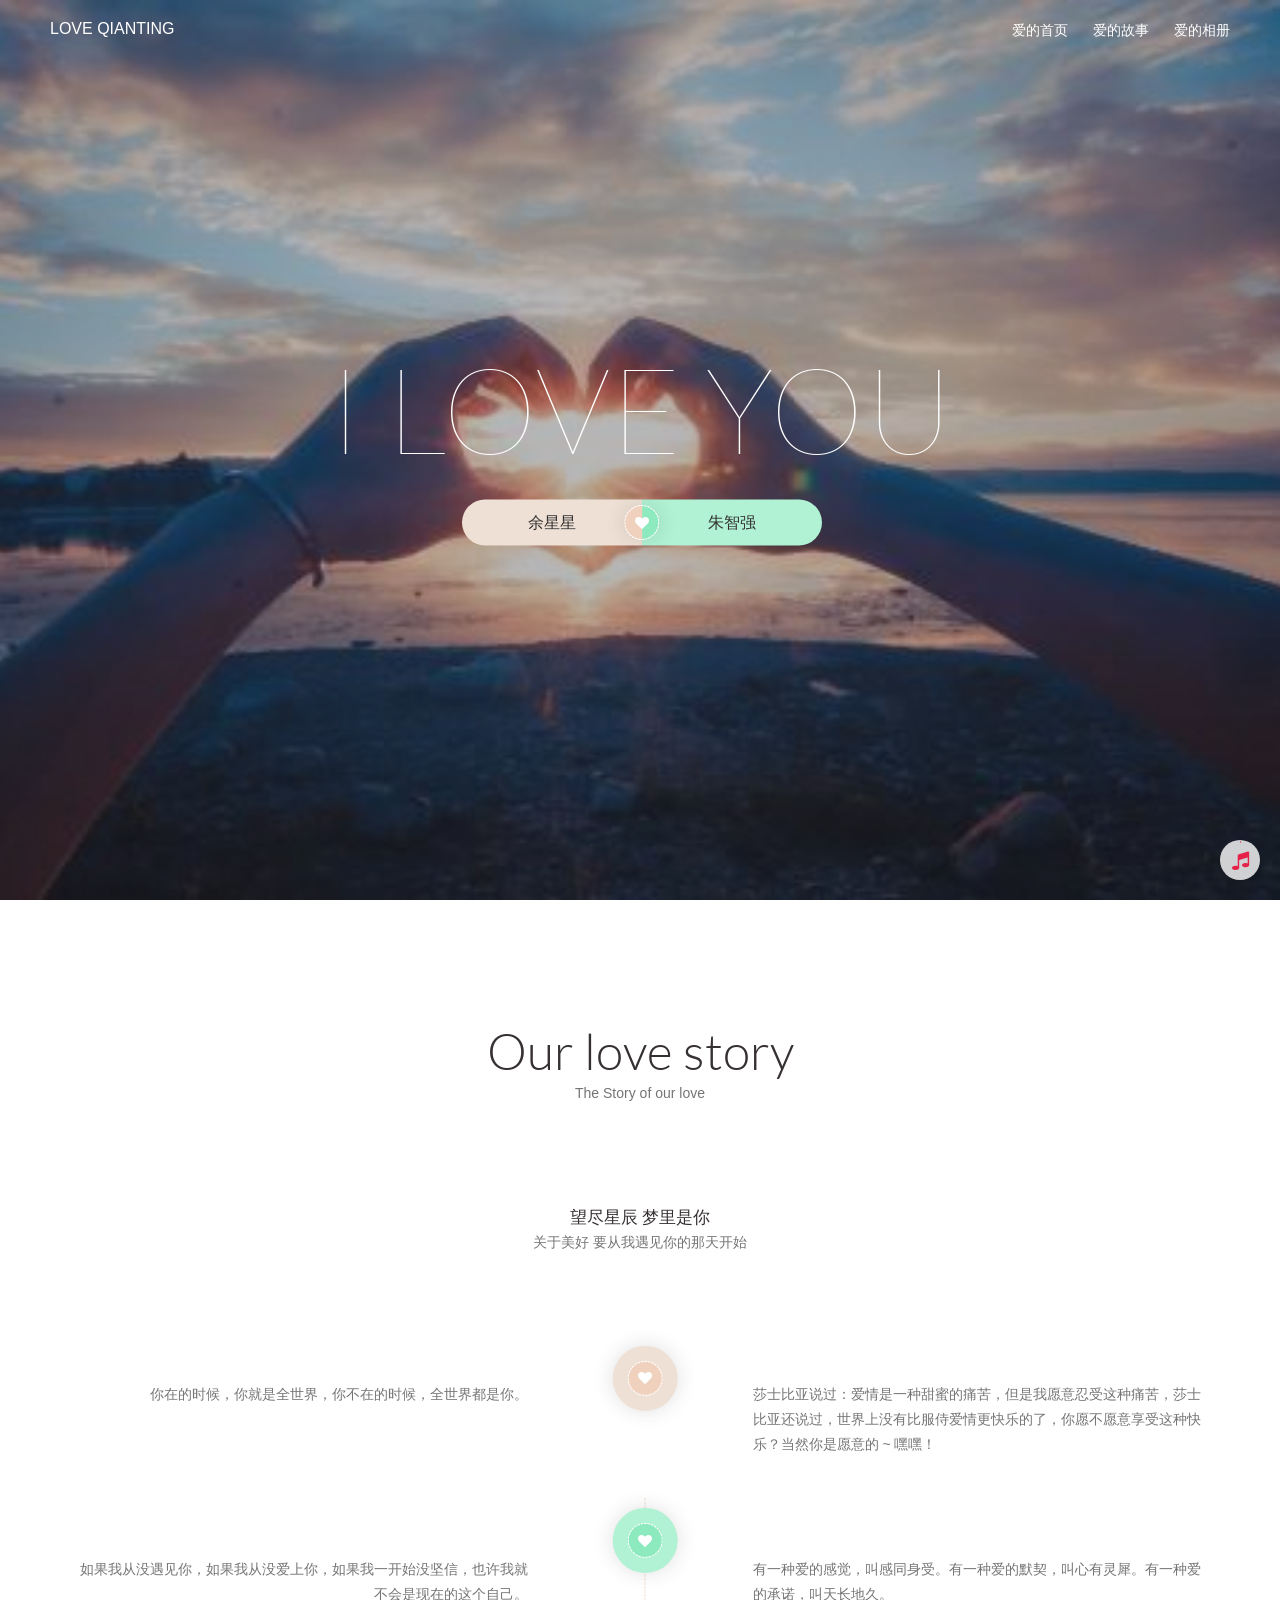
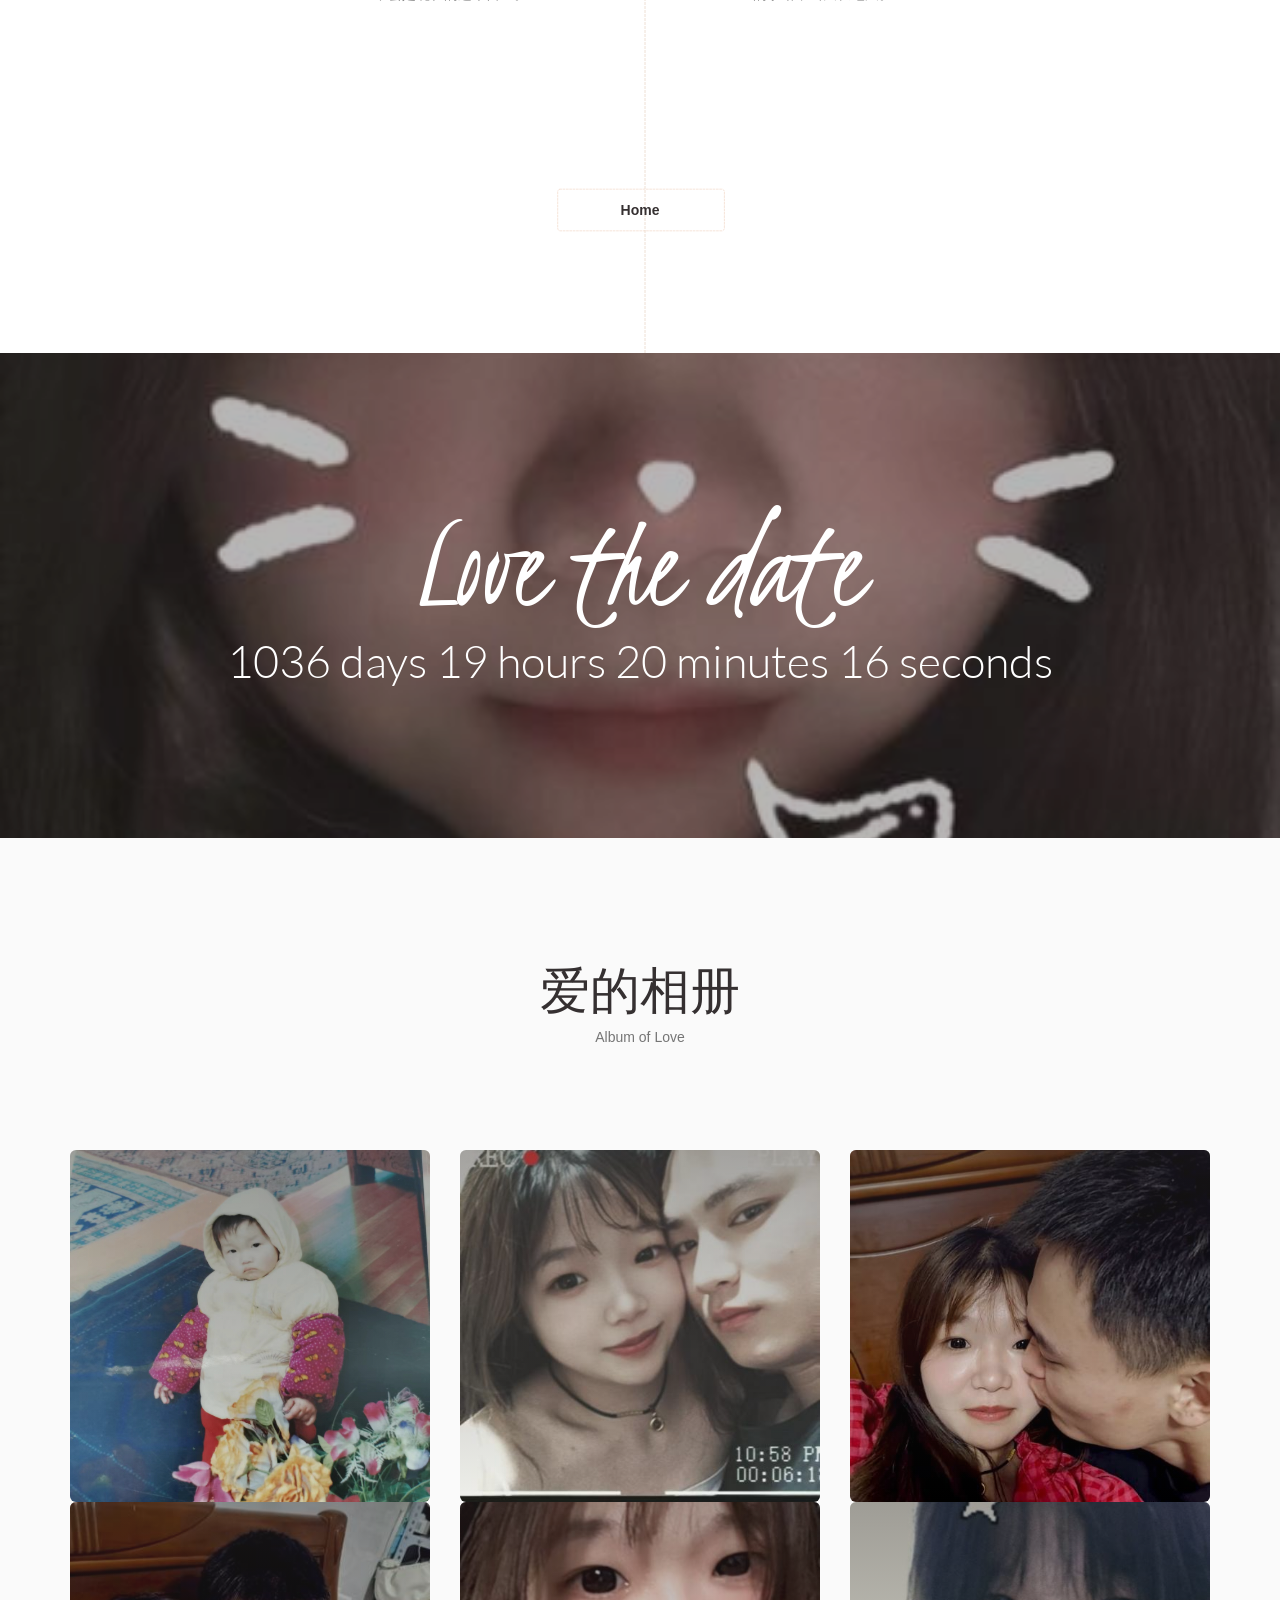
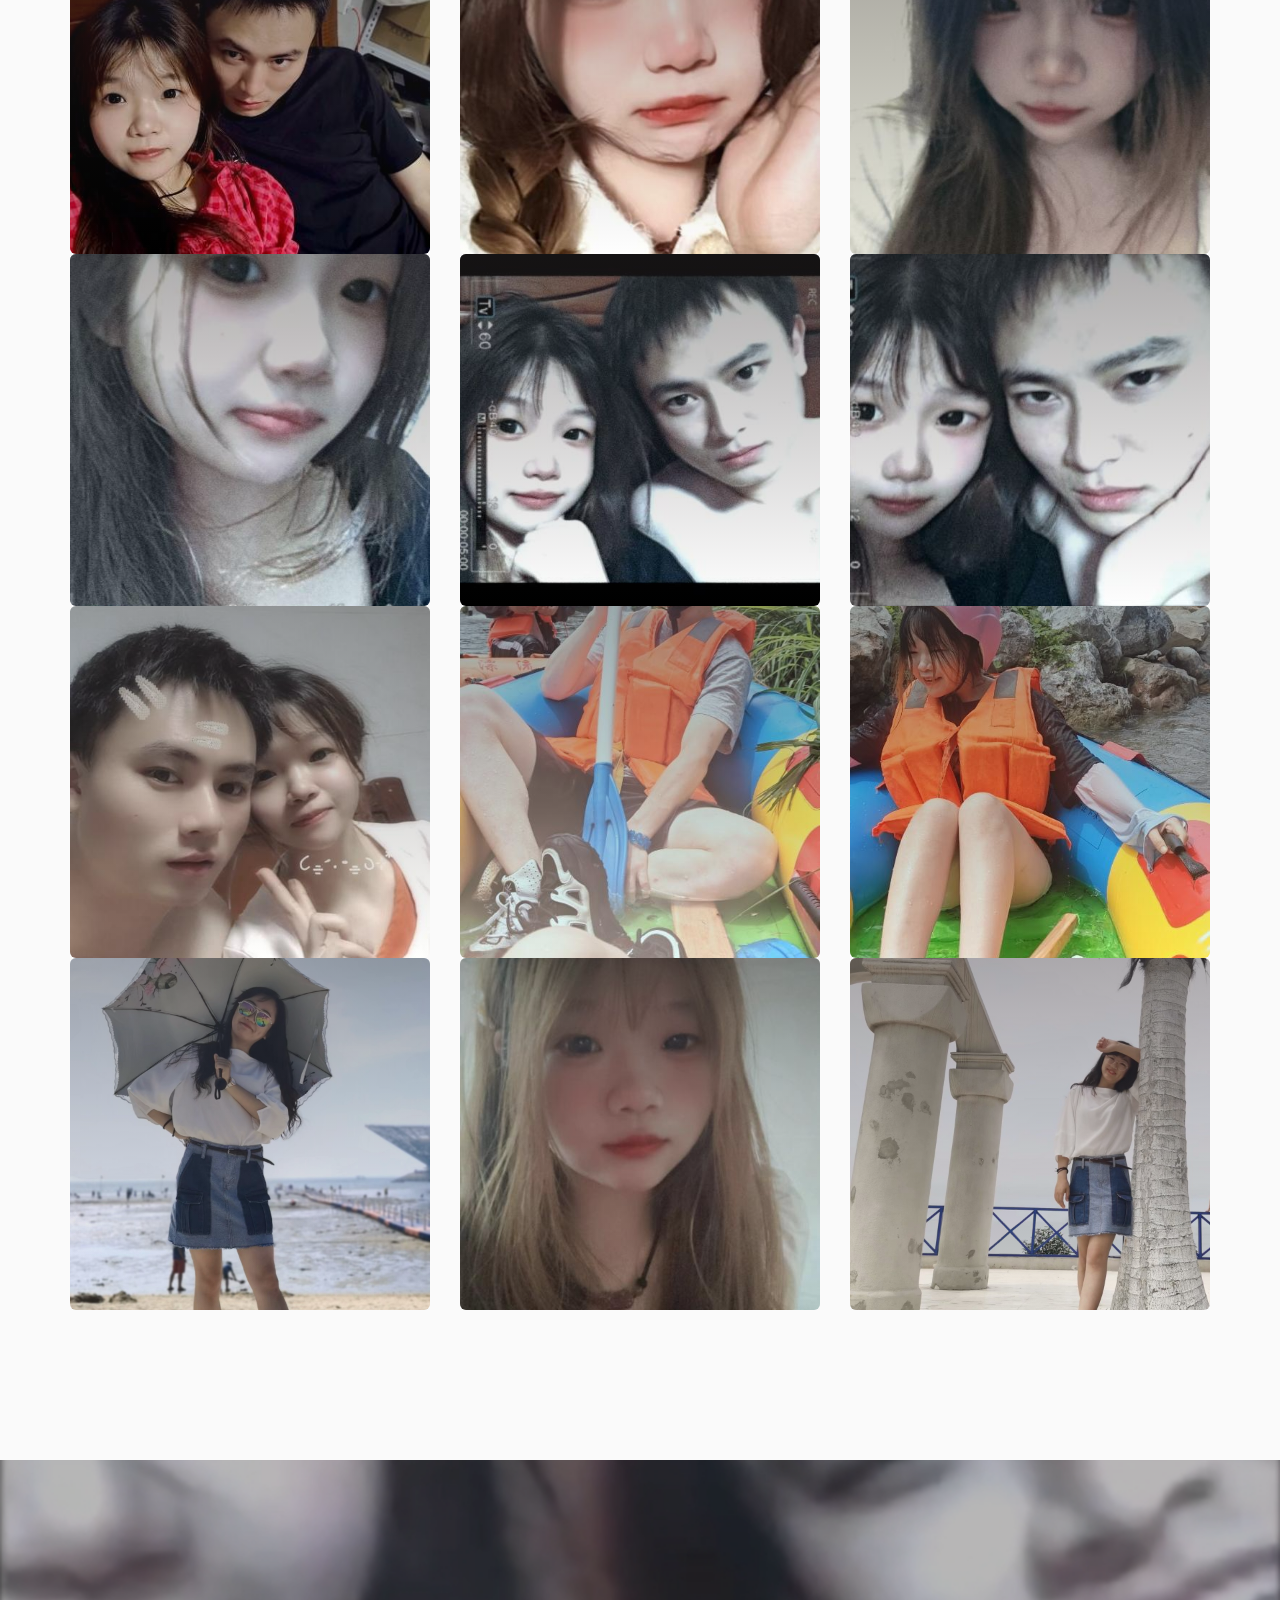
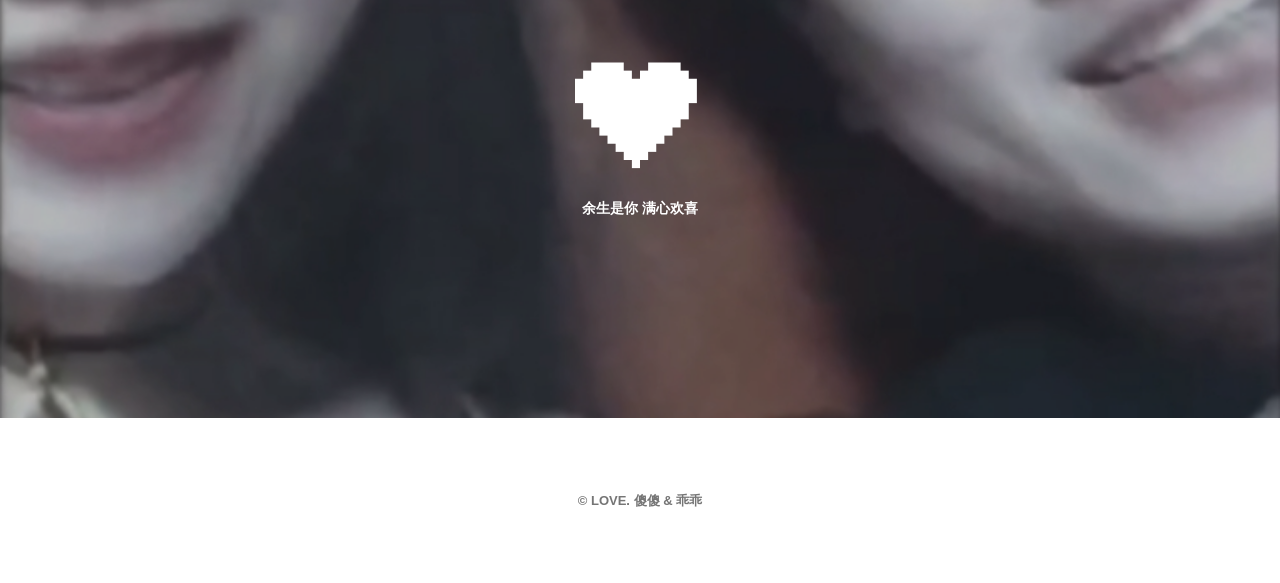
==== commit f70e9129: "Add files via upload" ====
--- a/result.html
+++ b/result.html
@@ -143,6 +143,10 @@
    </style>
 </head>
 <body>
+   <!-- 页面滚动进度条 -->
+   <div class="progress-container">
+      <div class="progress-bar" id="page-progress-bar"></div>
+   </div>
    <div class="loader">
       <div class="loader-inner">
          <svg width="120" height="220" viewbox="0 0 100 100" class="loading-spinner" version="1.1">
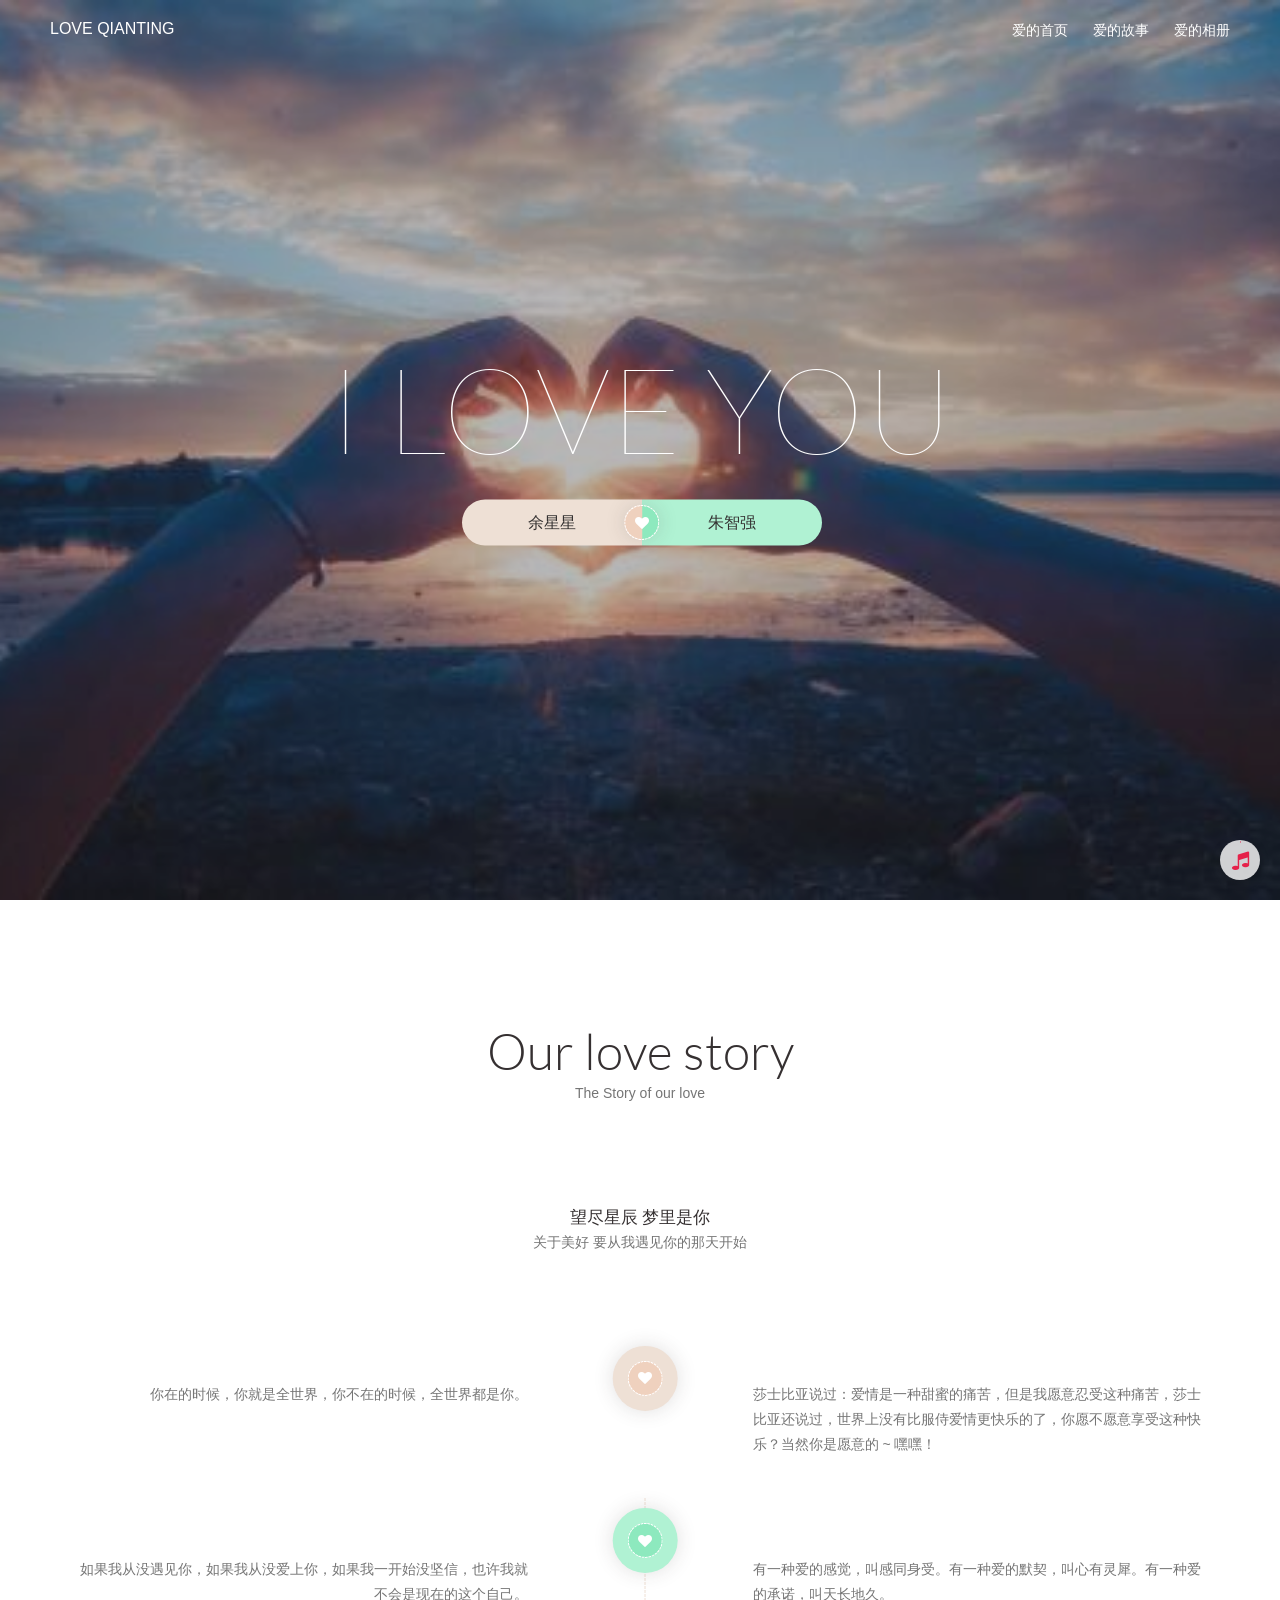
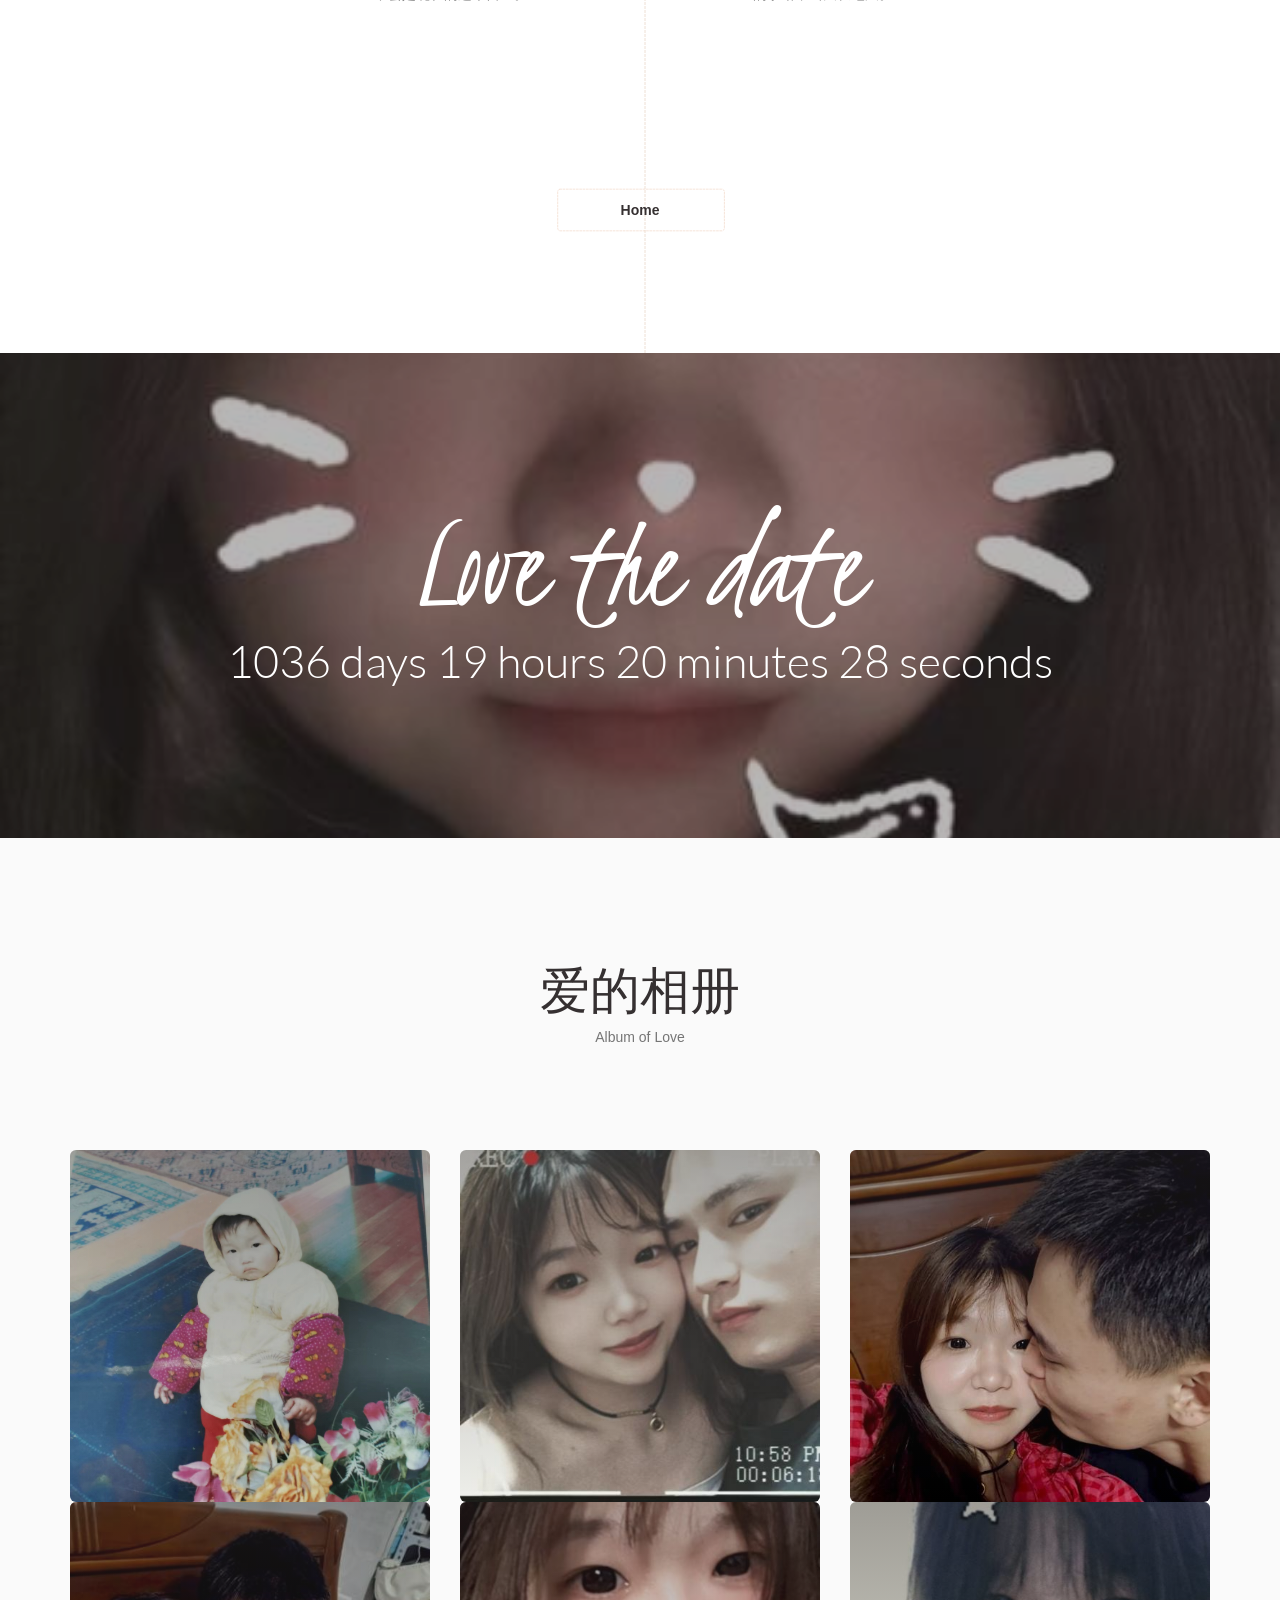
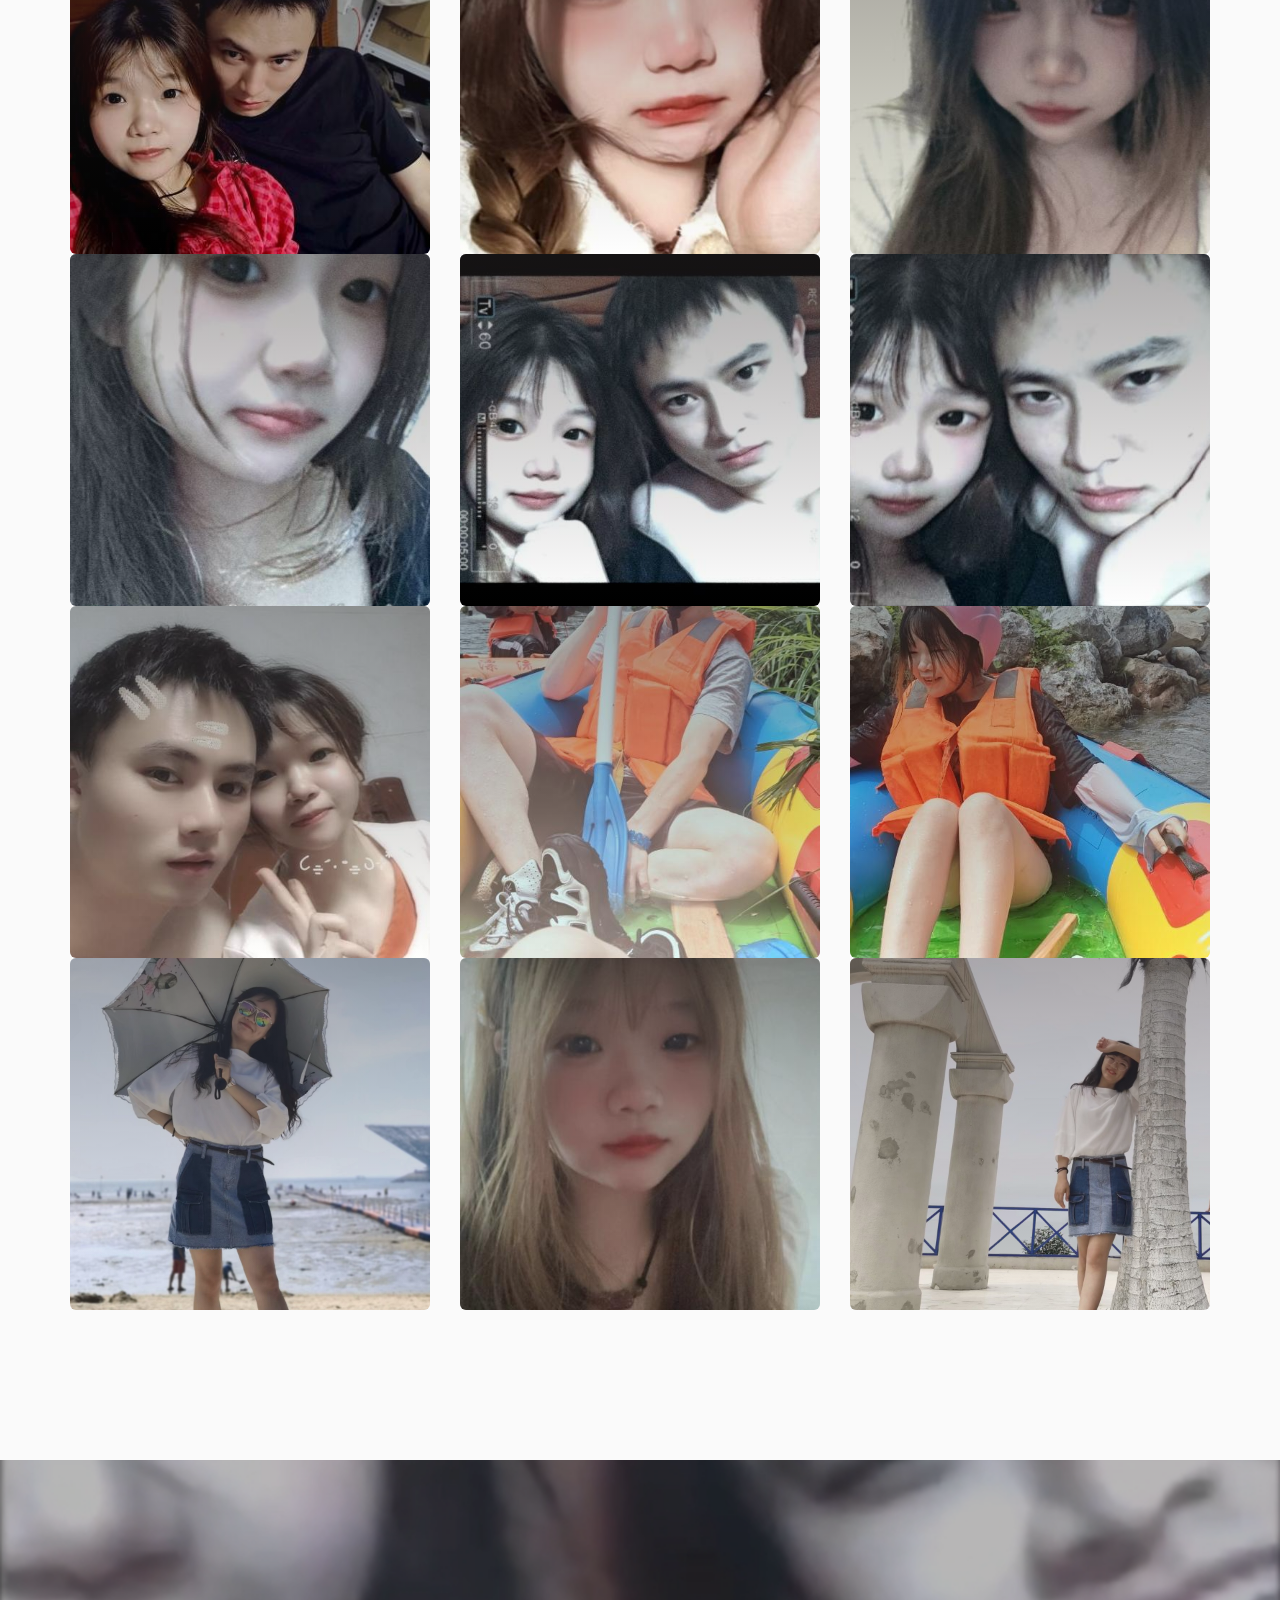
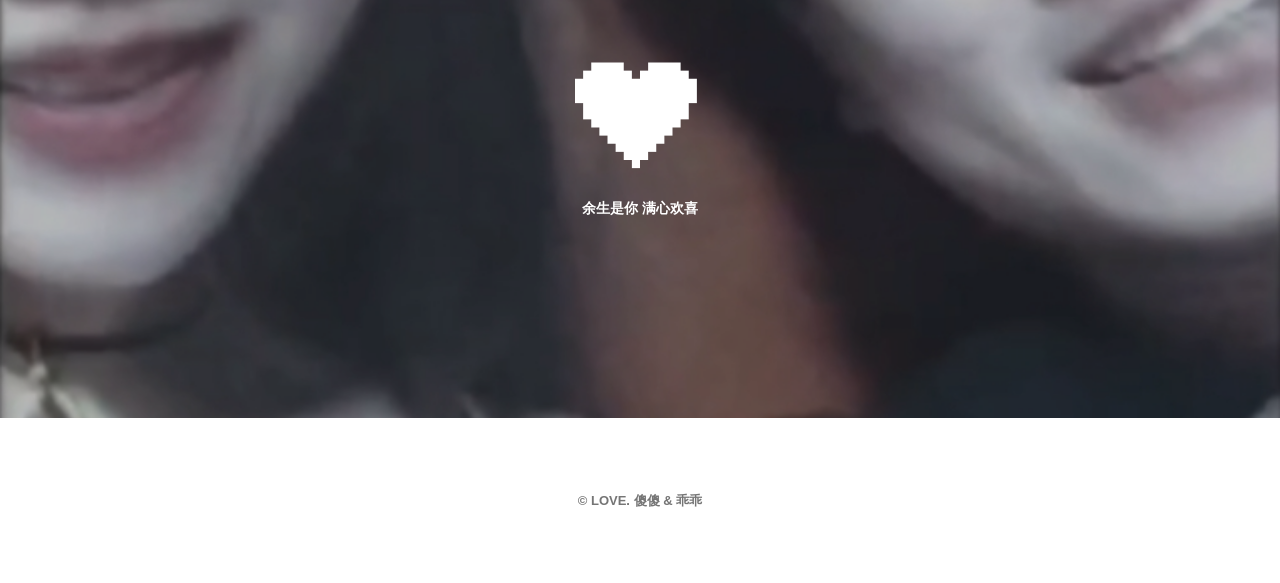
==== commit d6da812f: "Add files via upload" ====
--- a/result.html
+++ b/result.html
@@ -143,10 +143,6 @@
    </style>
 </head>
 <body>
-   <!-- 页面滚动进度条 -->
-   <div class="progress-container">
-      <div class="progress-bar" id="page-progress-bar"></div>
-   </div>
    <div class="loader">
       <div class="loader-inner">
          <svg width="120" height="220" viewbox="0 0 100 100" class="loading-spinner" version="1.1">
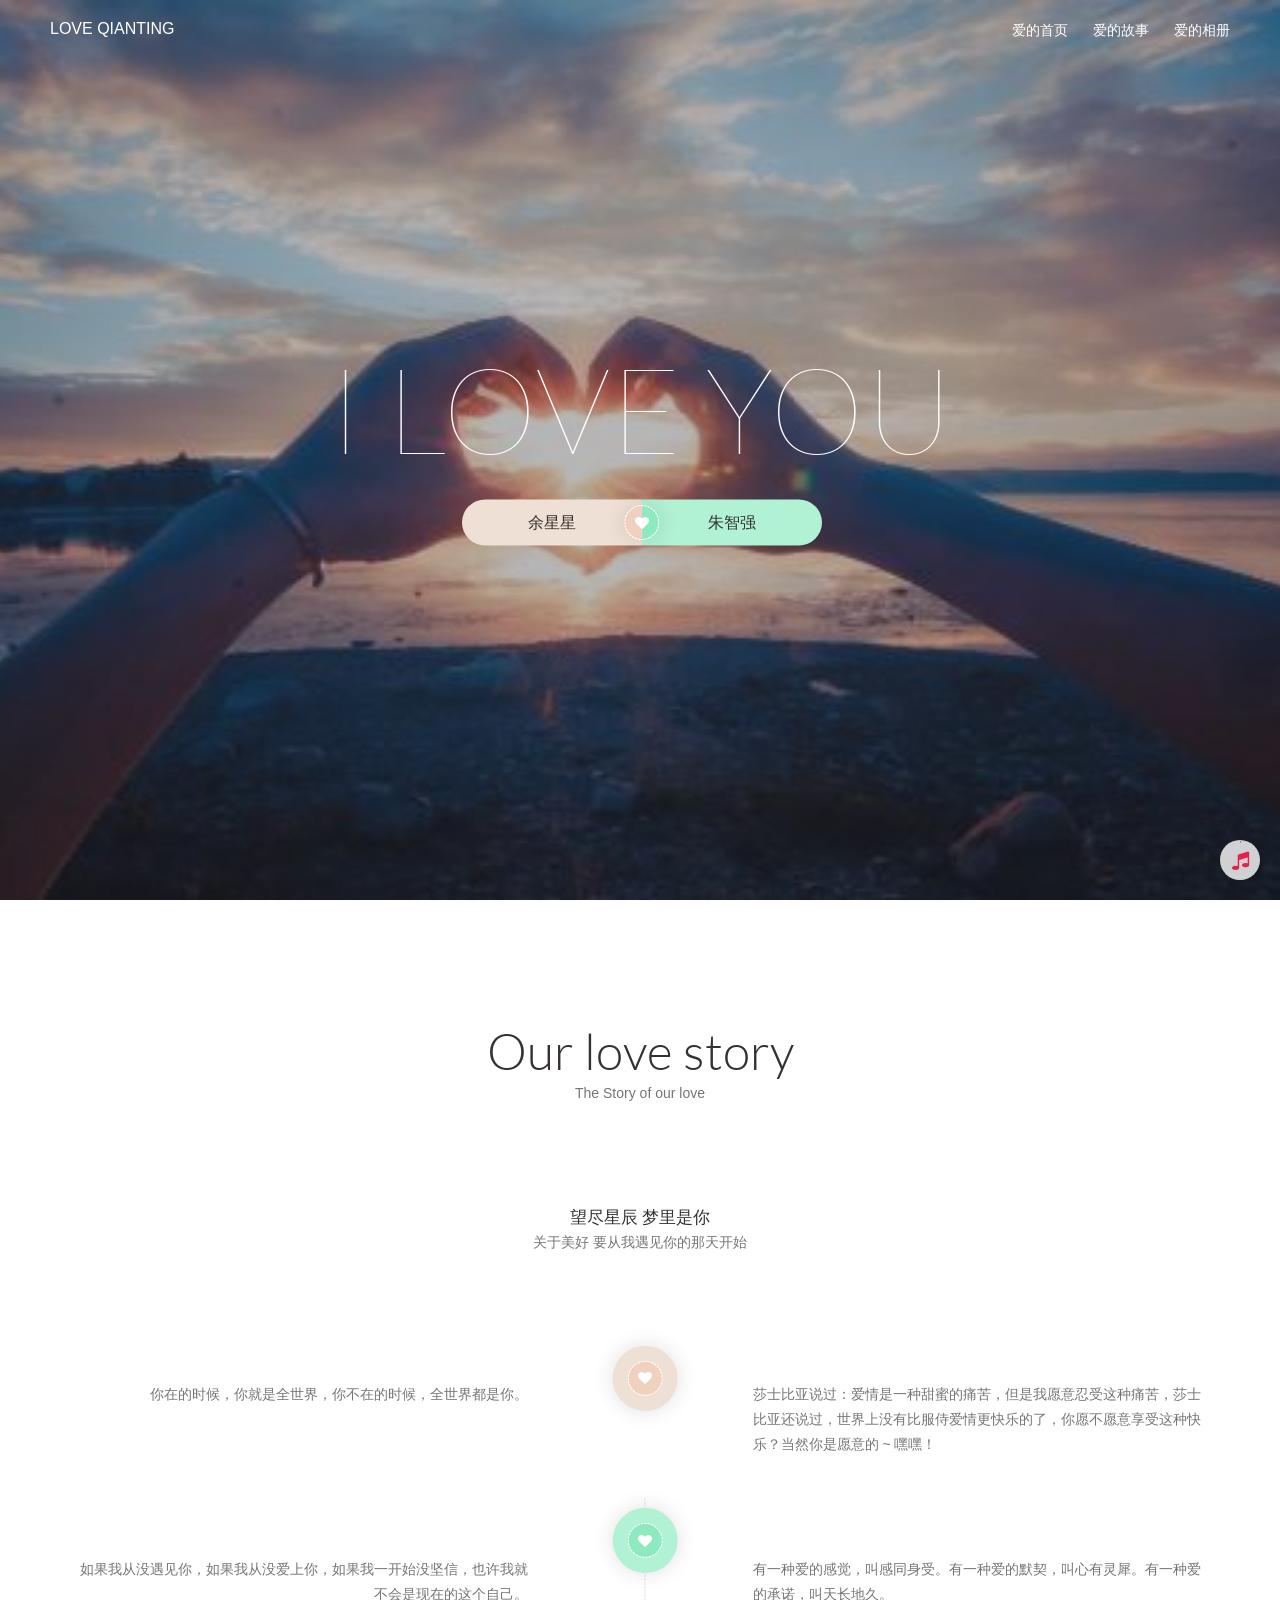
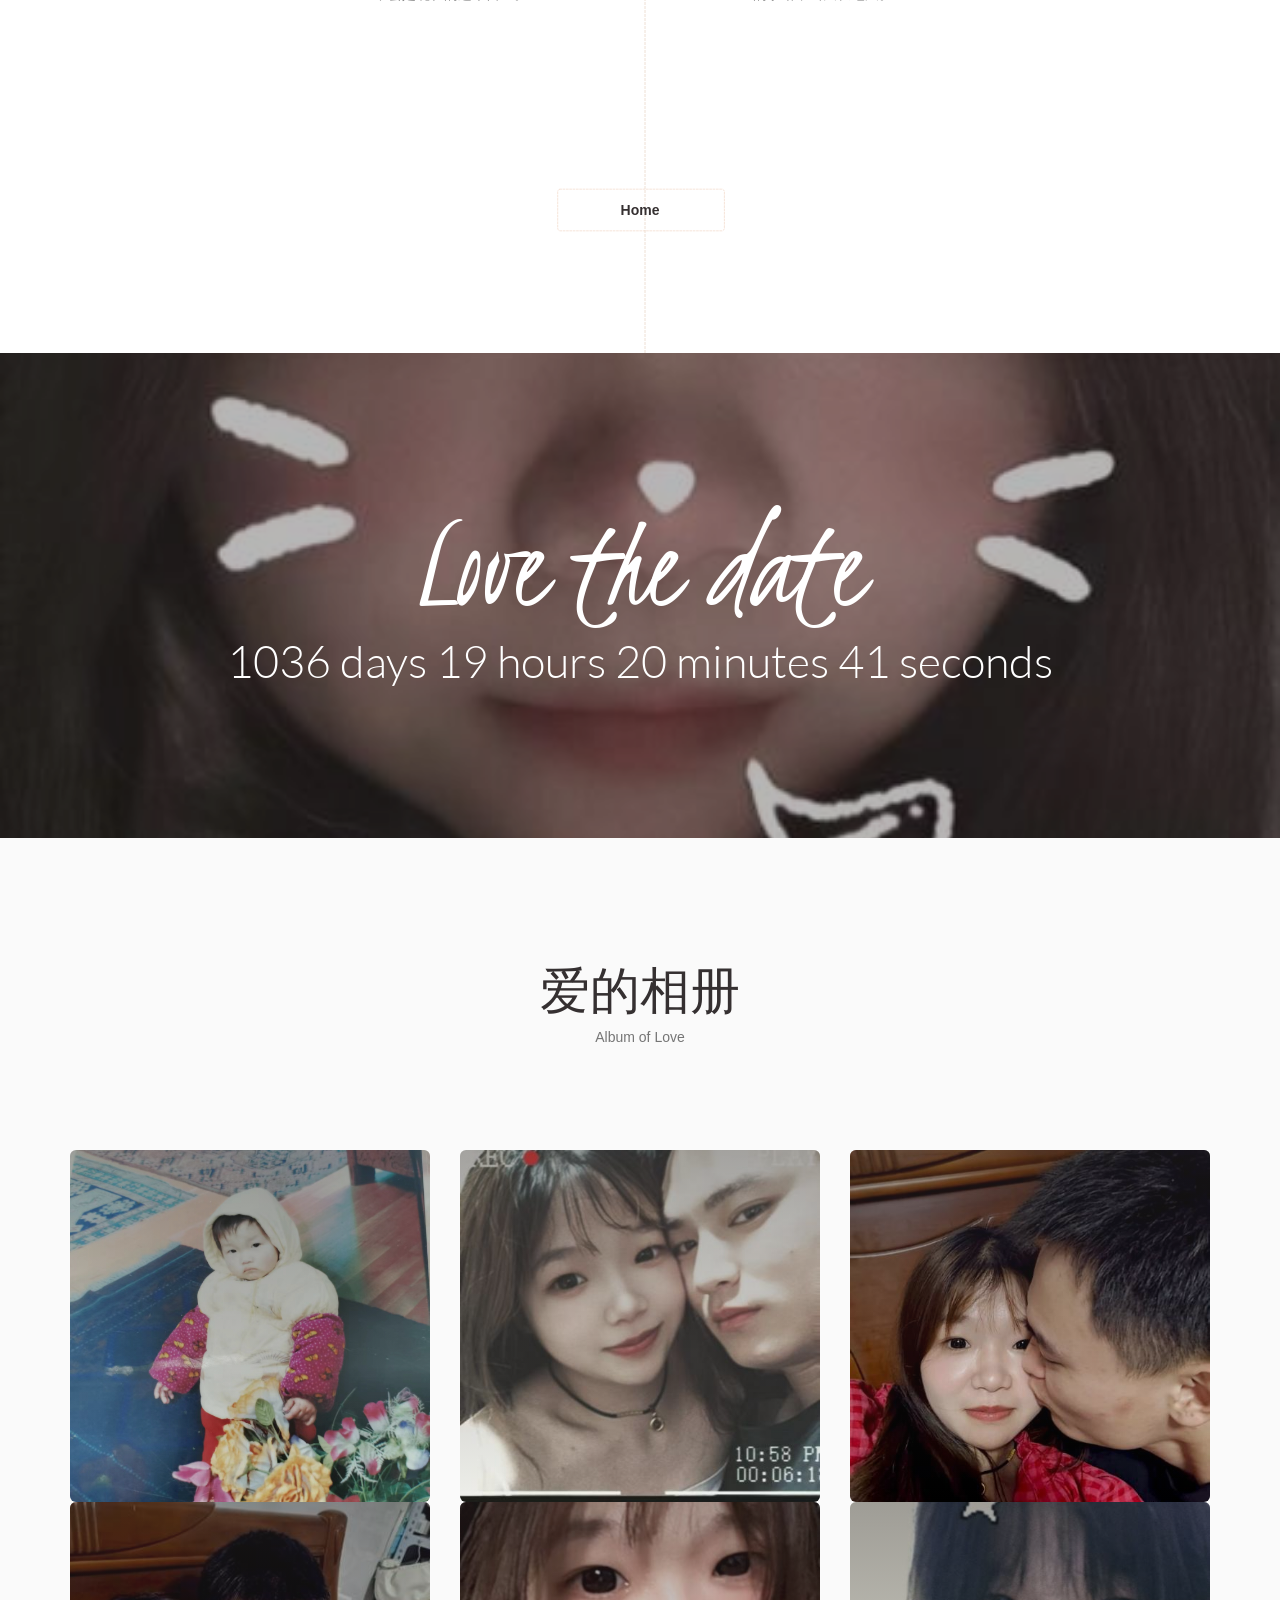
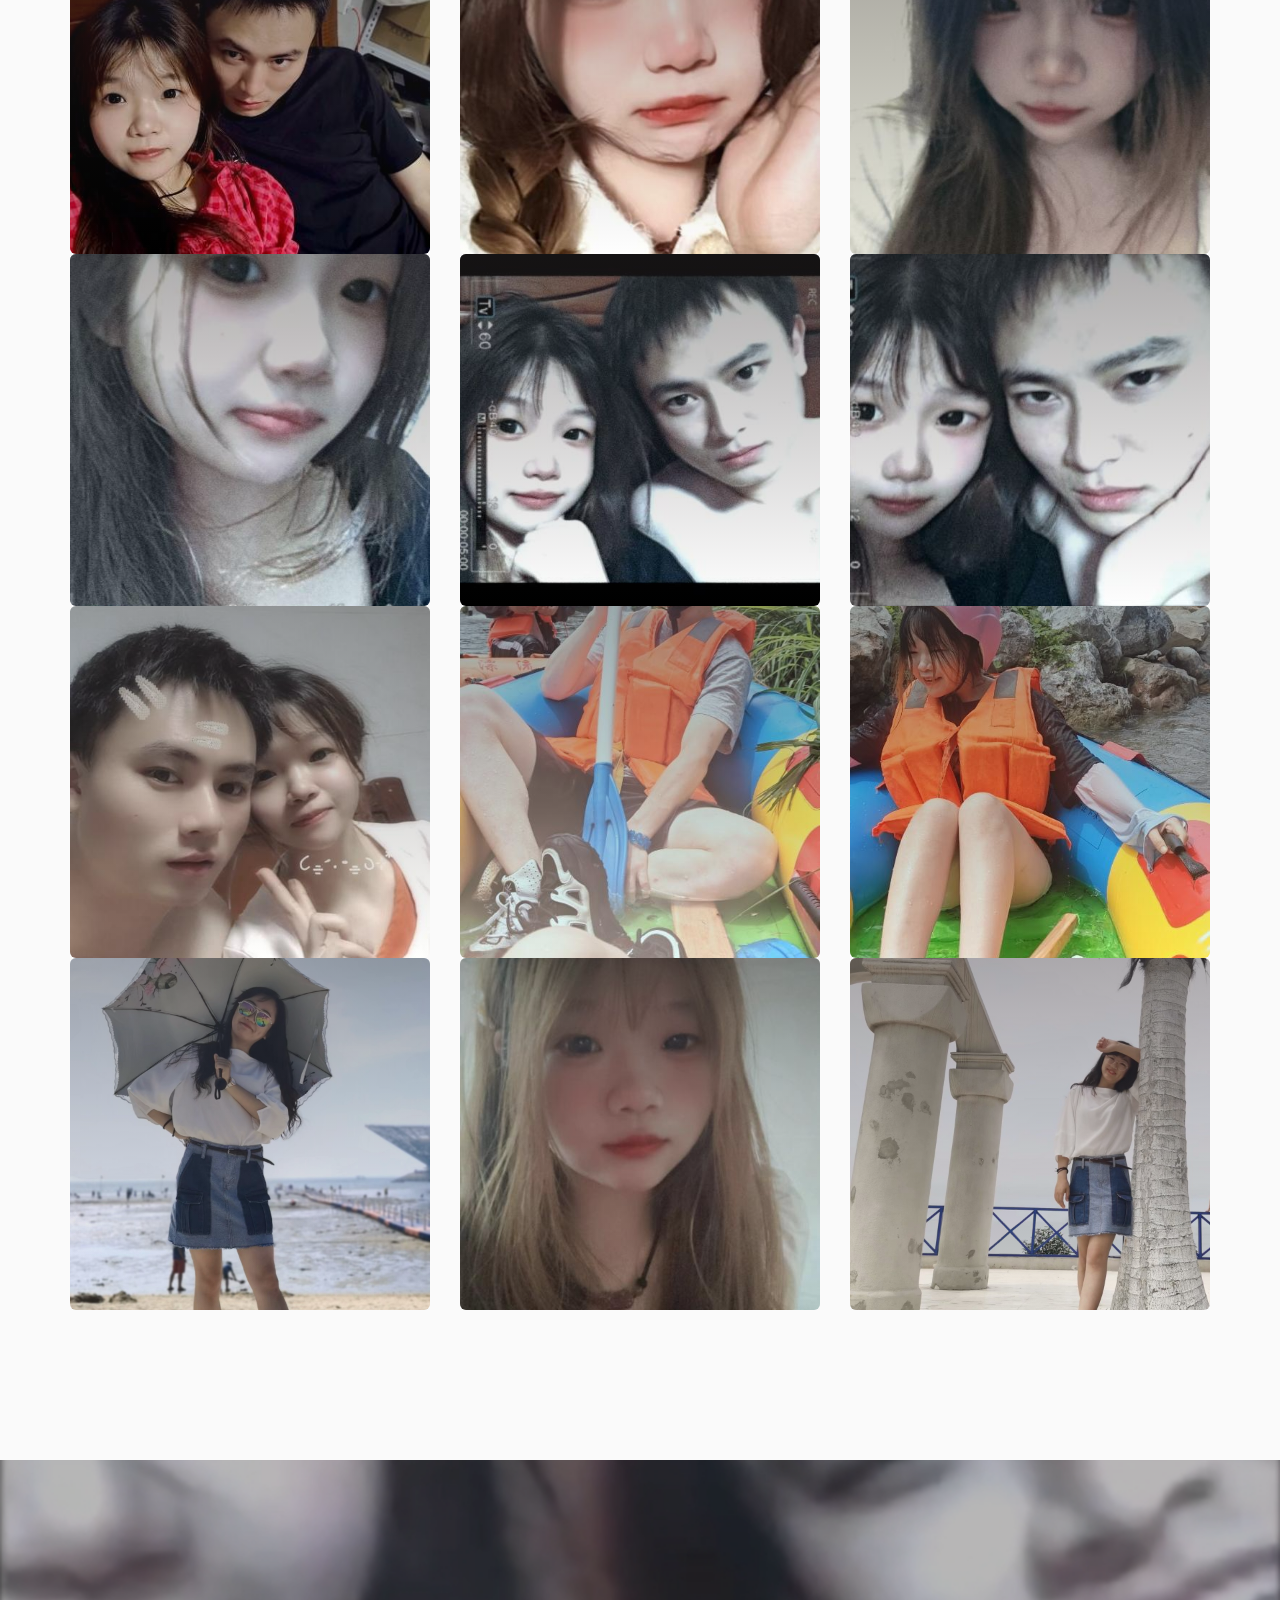
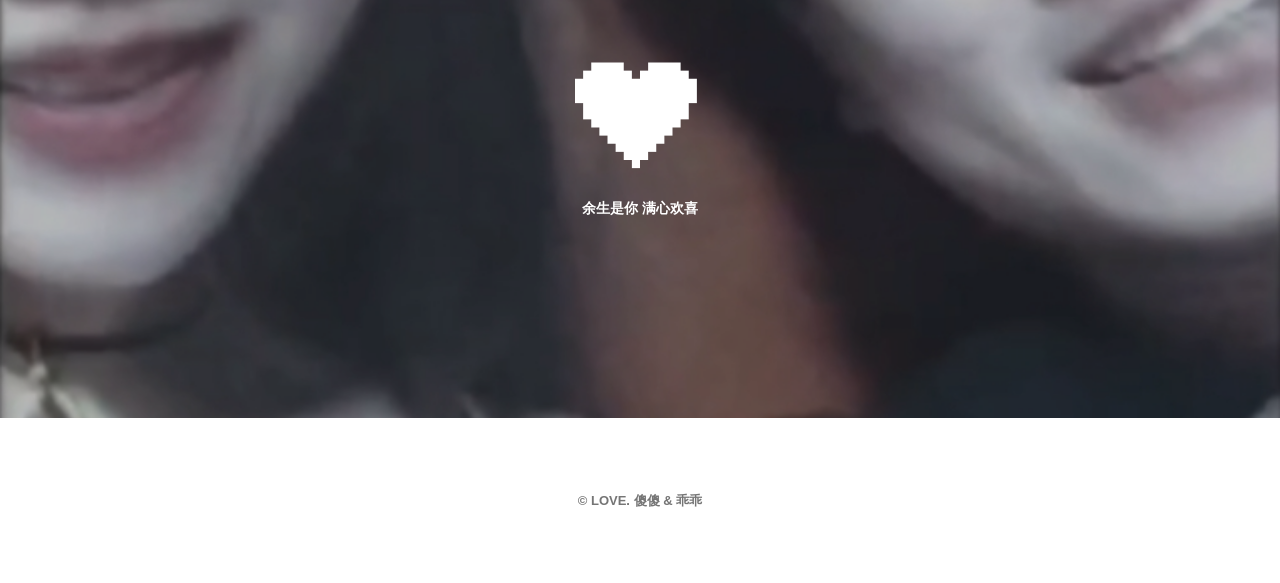
==== commit 4507e940: "Add files via upload" ====
--- a/result.html
+++ b/result.html
@@ -96,6 +96,37 @@
       .scroll-top:hover {
          transform: translateY(-5px);
          background: rgba(255, 255, 255, 1);
+      }
+      
+      /* 新增：返回顶部按钮的黑色进度条 */
+      .scroll-top-progress {
+         position: absolute;
+         top: -2px;
+         left: -2px;
+         width: 44px;
+         height: 44px;
+         border-radius: 50%;
+      }
+      
+      .scroll-top-progress-ring {
+         width: 100%;
+         height: 100%;
+      }
+      
+      .scroll-top-progress-circle {
+         transition: stroke-dashoffset 0.3s;
+         transform: rotate(-90deg);
+         transform-origin: 50% 50%;
+         stroke: #333;
+         stroke-width: 2;
+         fill: transparent;
+      }
+      
+      .scroll-top-icon {
+         font-size: 20px;
+         color: #333;
+         position: relative;
+         z-index: 1;
       }
       
       .heart-beat {
@@ -161,7 +192,12 @@
    
    <!-- 返回顶部按钮 -->
    <div class="scroll-top" id="scroll-top">
-      <i class="icon-arrow-up" style="font-size: 20px; color: #333;">▲</i>
+      <div class="scroll-top-progress">
+         <svg class="scroll-top-progress-ring" width="44" height="44">
+            <circle class="scroll-top-progress-circle" r="20" cx="22" cy="22"/>
+         </svg>
+      </div>
+      <i class="scroll-top-icon">▲</i>
    </div>
    
    <div class="wrapper">
@@ -563,8 +599,24 @@
       // 返回顶部功能
       (function() {
          var scrollTopBtn = document.getElementById('scroll-top');
+         var scrollProgressCircle = document.querySelector('.scroll-top-progress-circle');
+         var radius = scrollProgressCircle.r.baseVal.value;
+         var circumference = 2 * Math.PI * radius;
+         
+         scrollProgressCircle.style.strokeDasharray = circumference + ' ' + circumference;
+         scrollProgressCircle.style.strokeDashoffset = circumference;
+         
+         function setScrollProgress(percent) {
+            const offset = circumference - (percent / 100) * circumference;
+            scrollProgressCircle.style.strokeDashoffset = offset;
+         }
          
          window.addEventListener('scroll', function() {
+            var scrollHeight = document.documentElement.scrollHeight - window.innerHeight;
+            var scrolled = (window.pageYOffset / scrollHeight) * 100;
+            
+            setScrollProgress(scrolled);
+            
             if (window.pageYOffset > 300) {
                scrollTopBtn.classList.add('visible');
             } else {
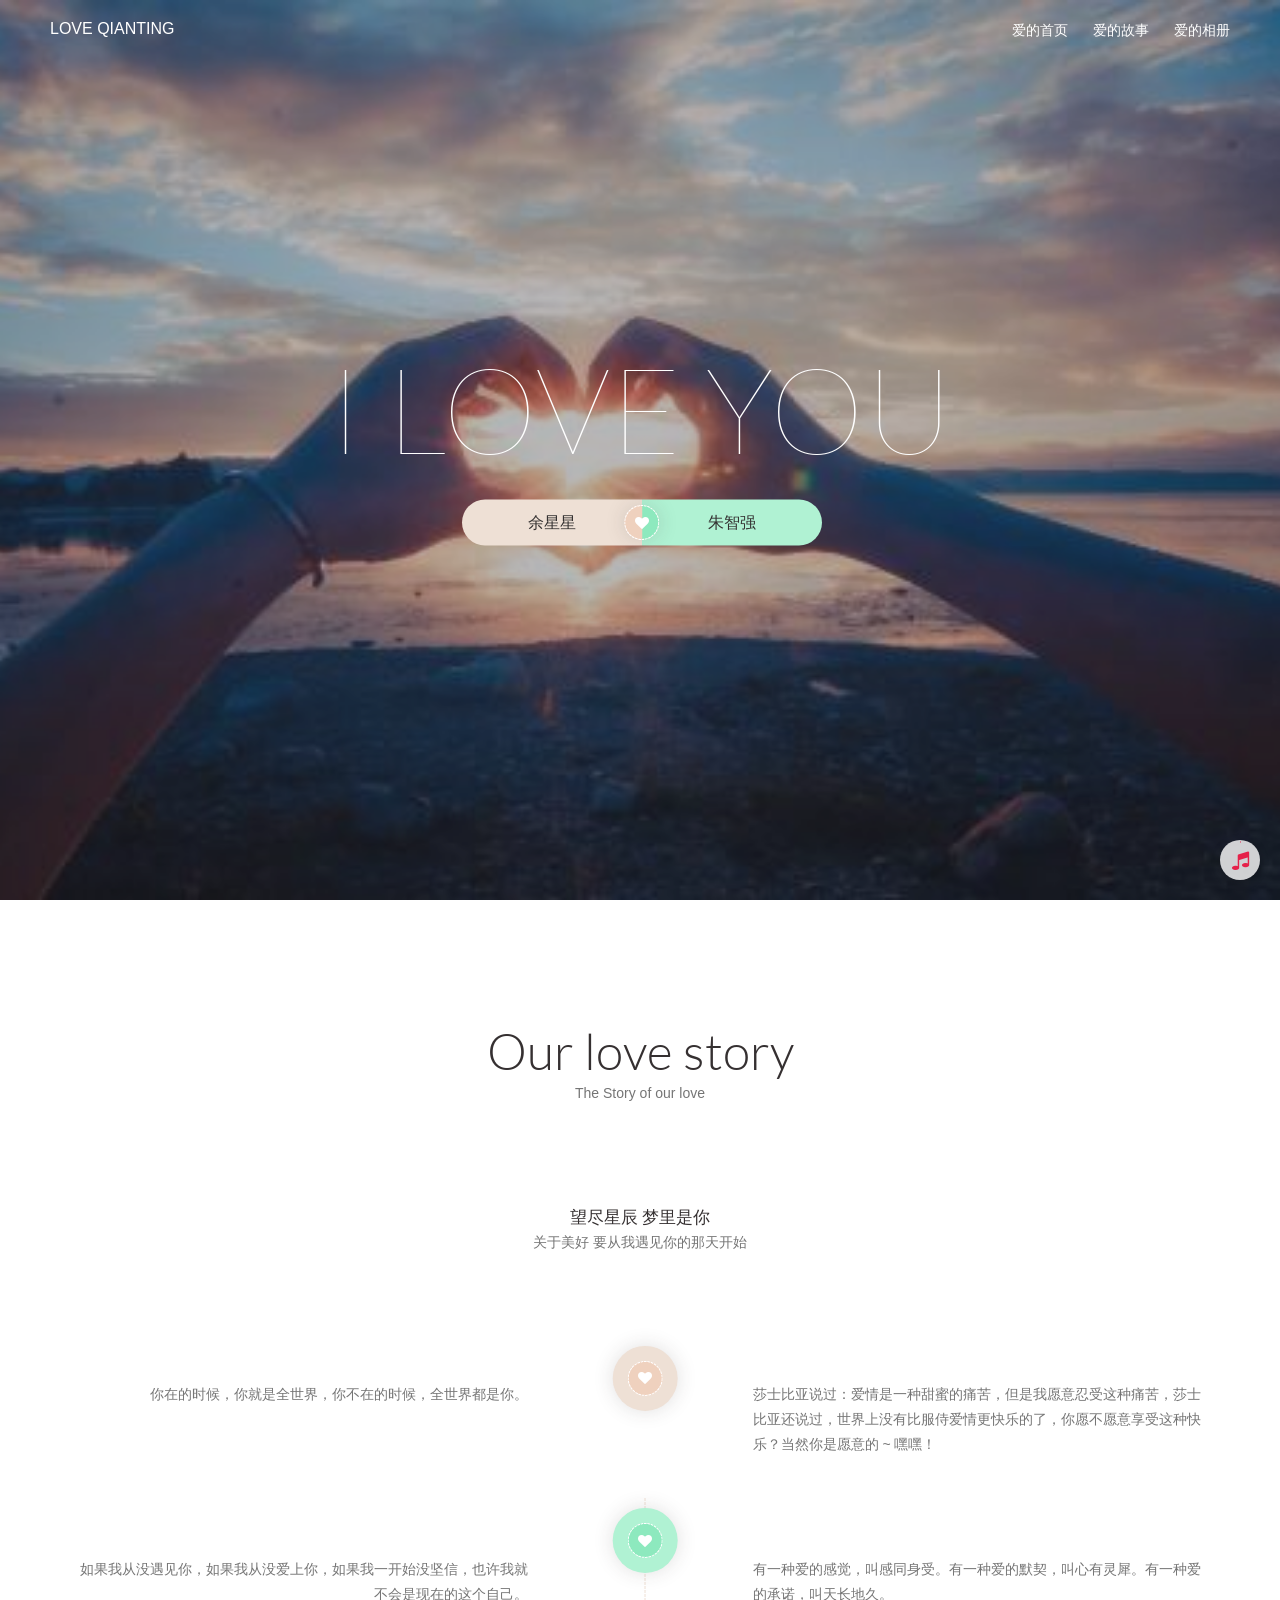
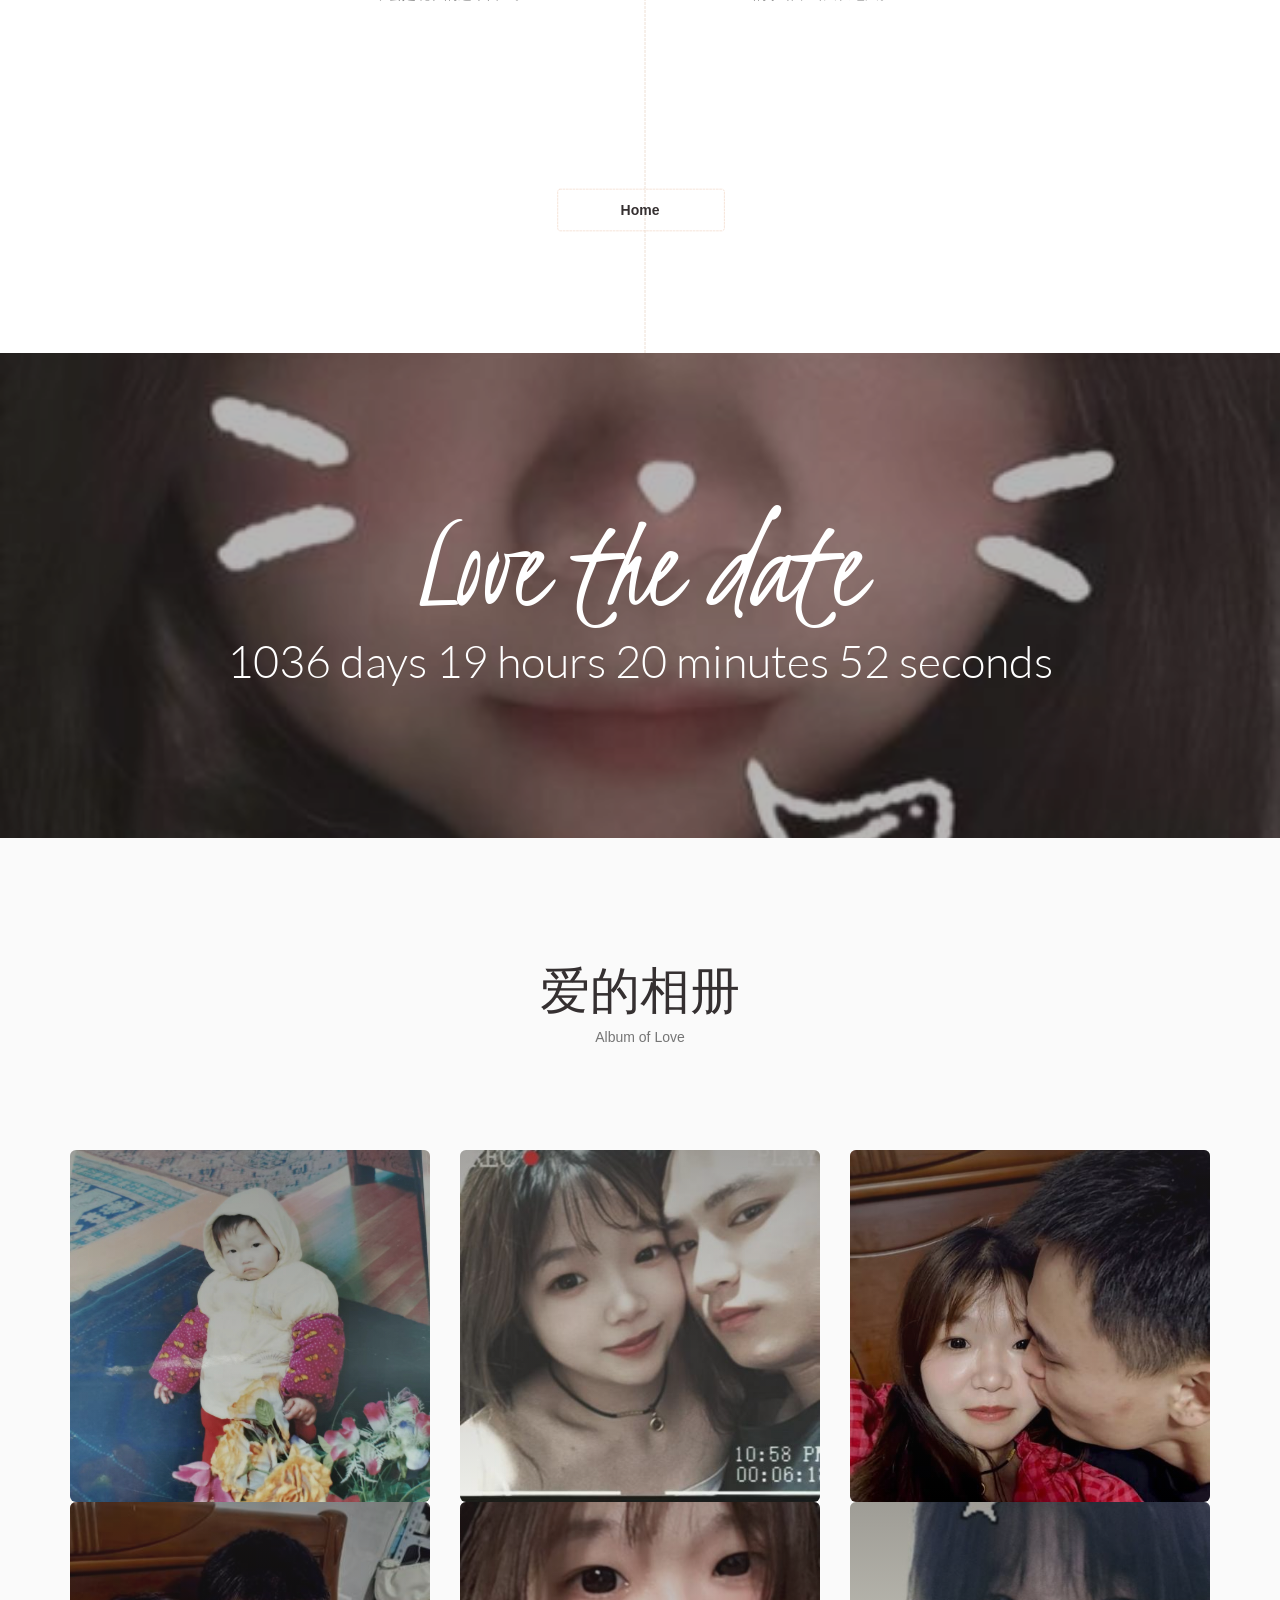
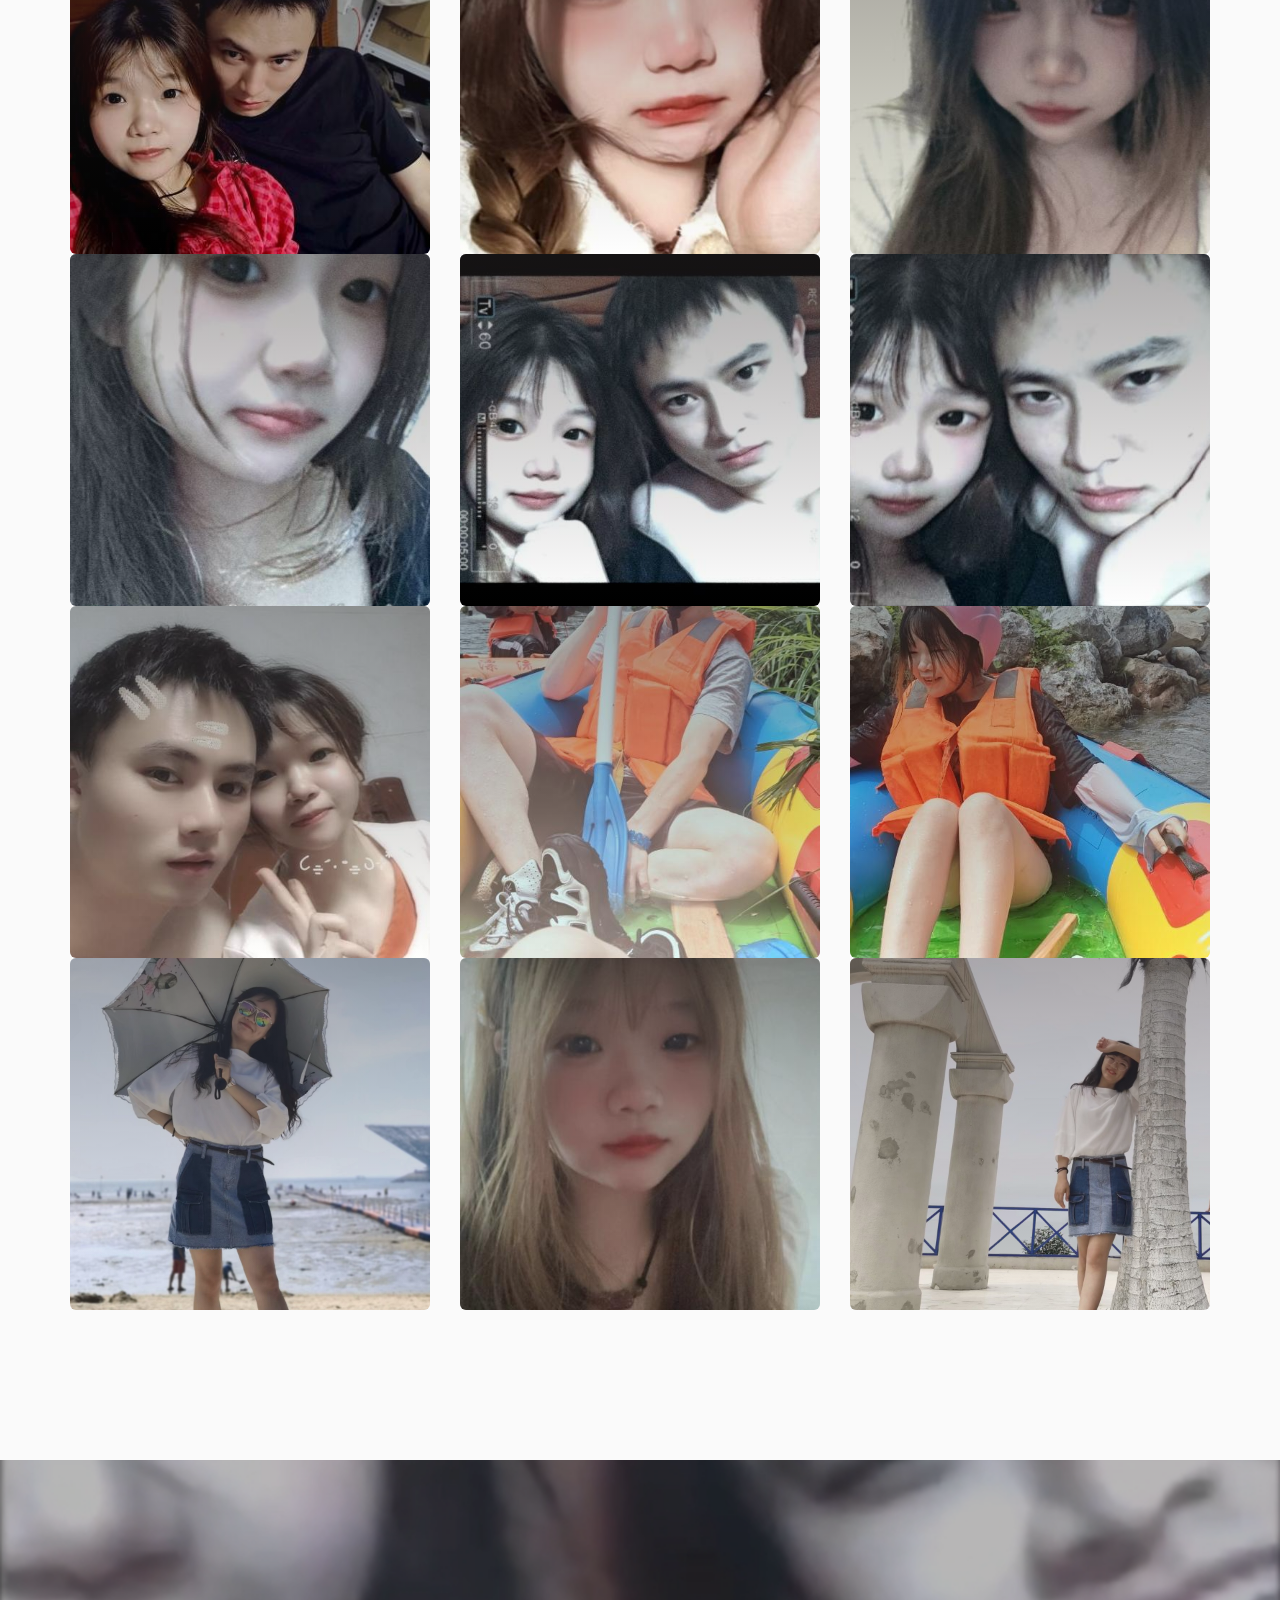
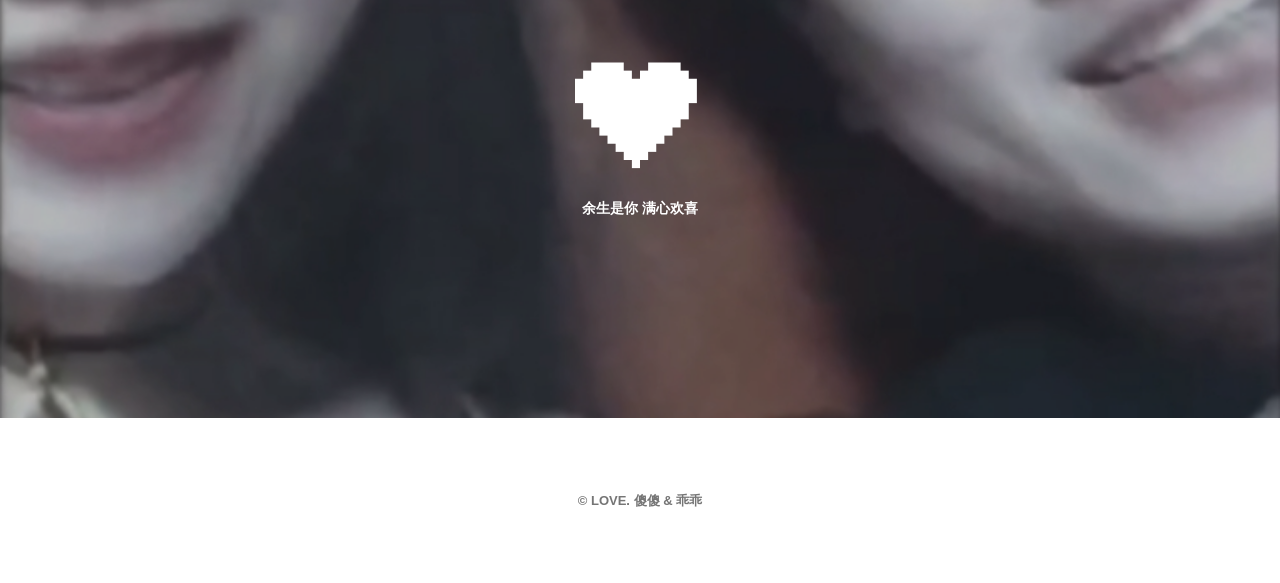
==== commit aea2ce4e: "Add files via upload" ====
--- a/result.html
+++ b/result.html
@@ -117,7 +117,7 @@
          transition: stroke-dashoffset 0.3s;
          transform: rotate(-90deg);
          transform-origin: 50% 50%;
-         stroke: #333;
+         stroke:＃CD5C5C;
          stroke-width: 2;
          fill: transparent;
       }
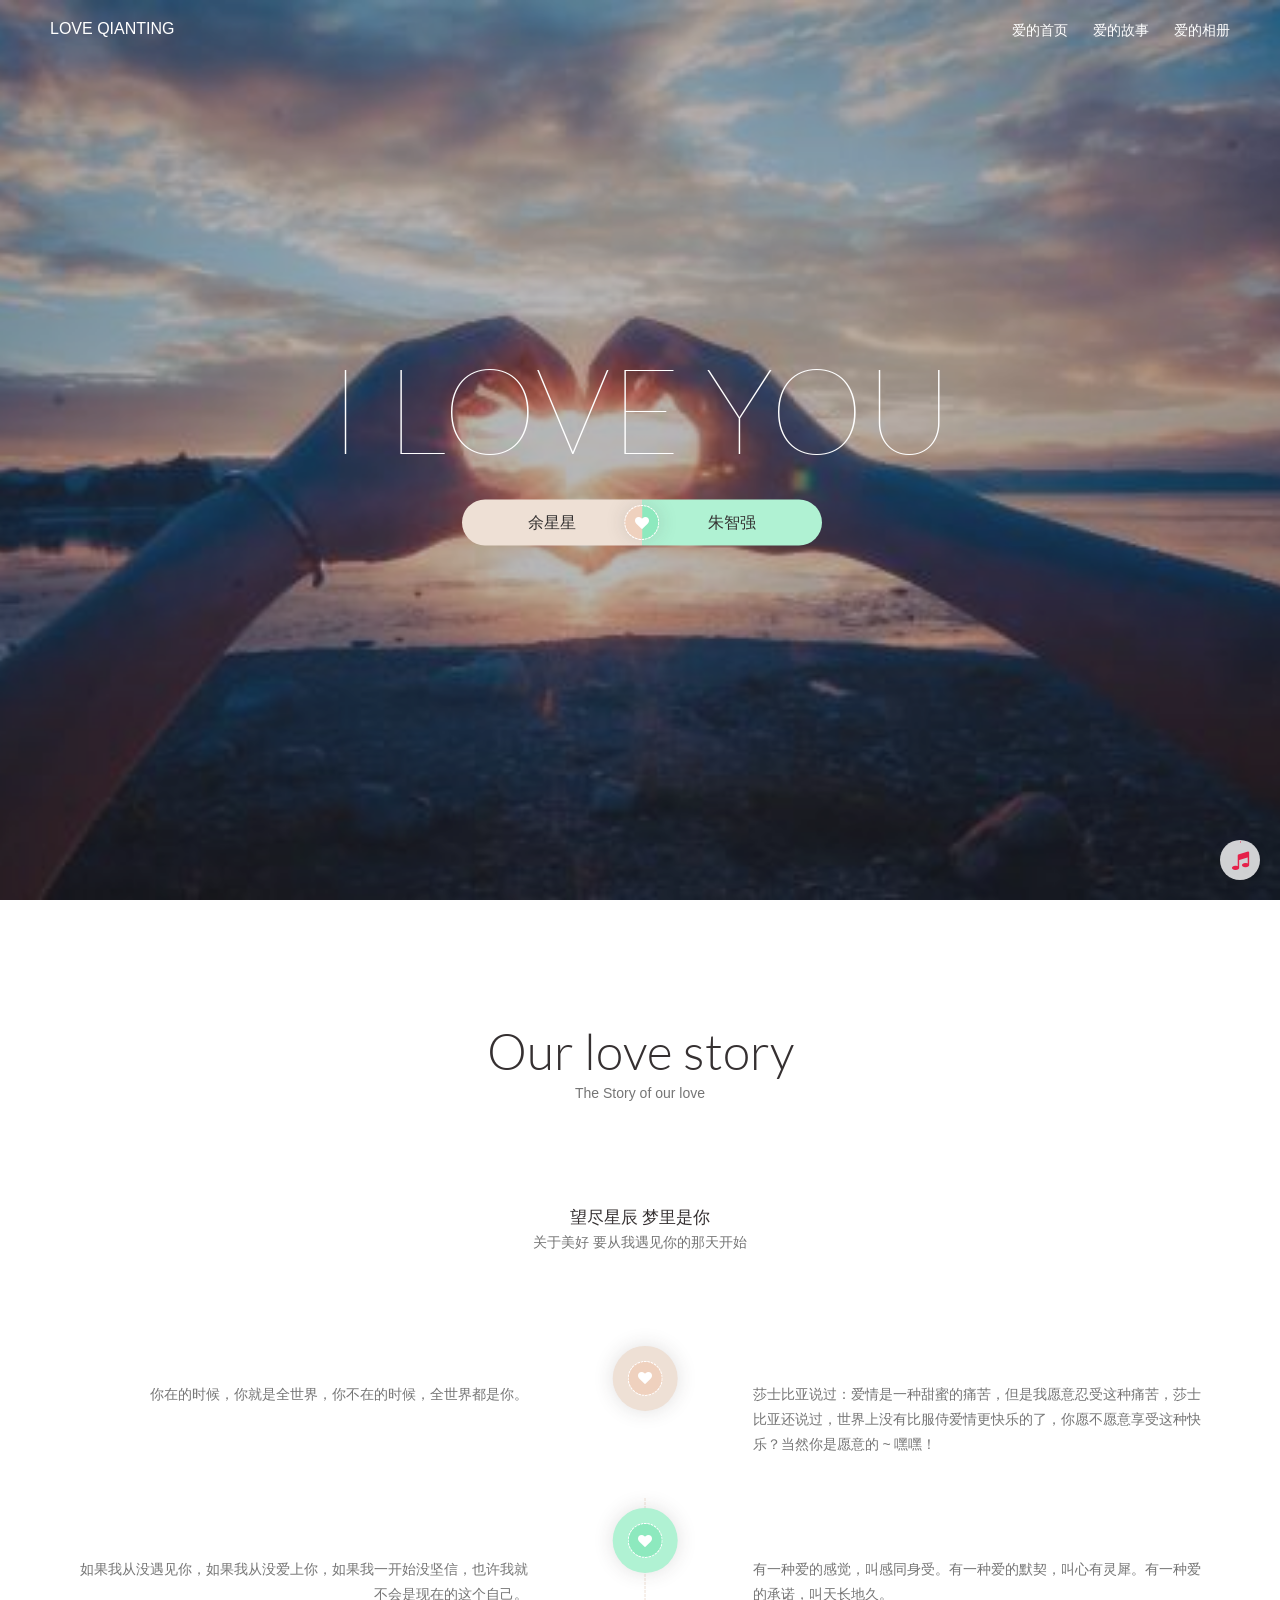
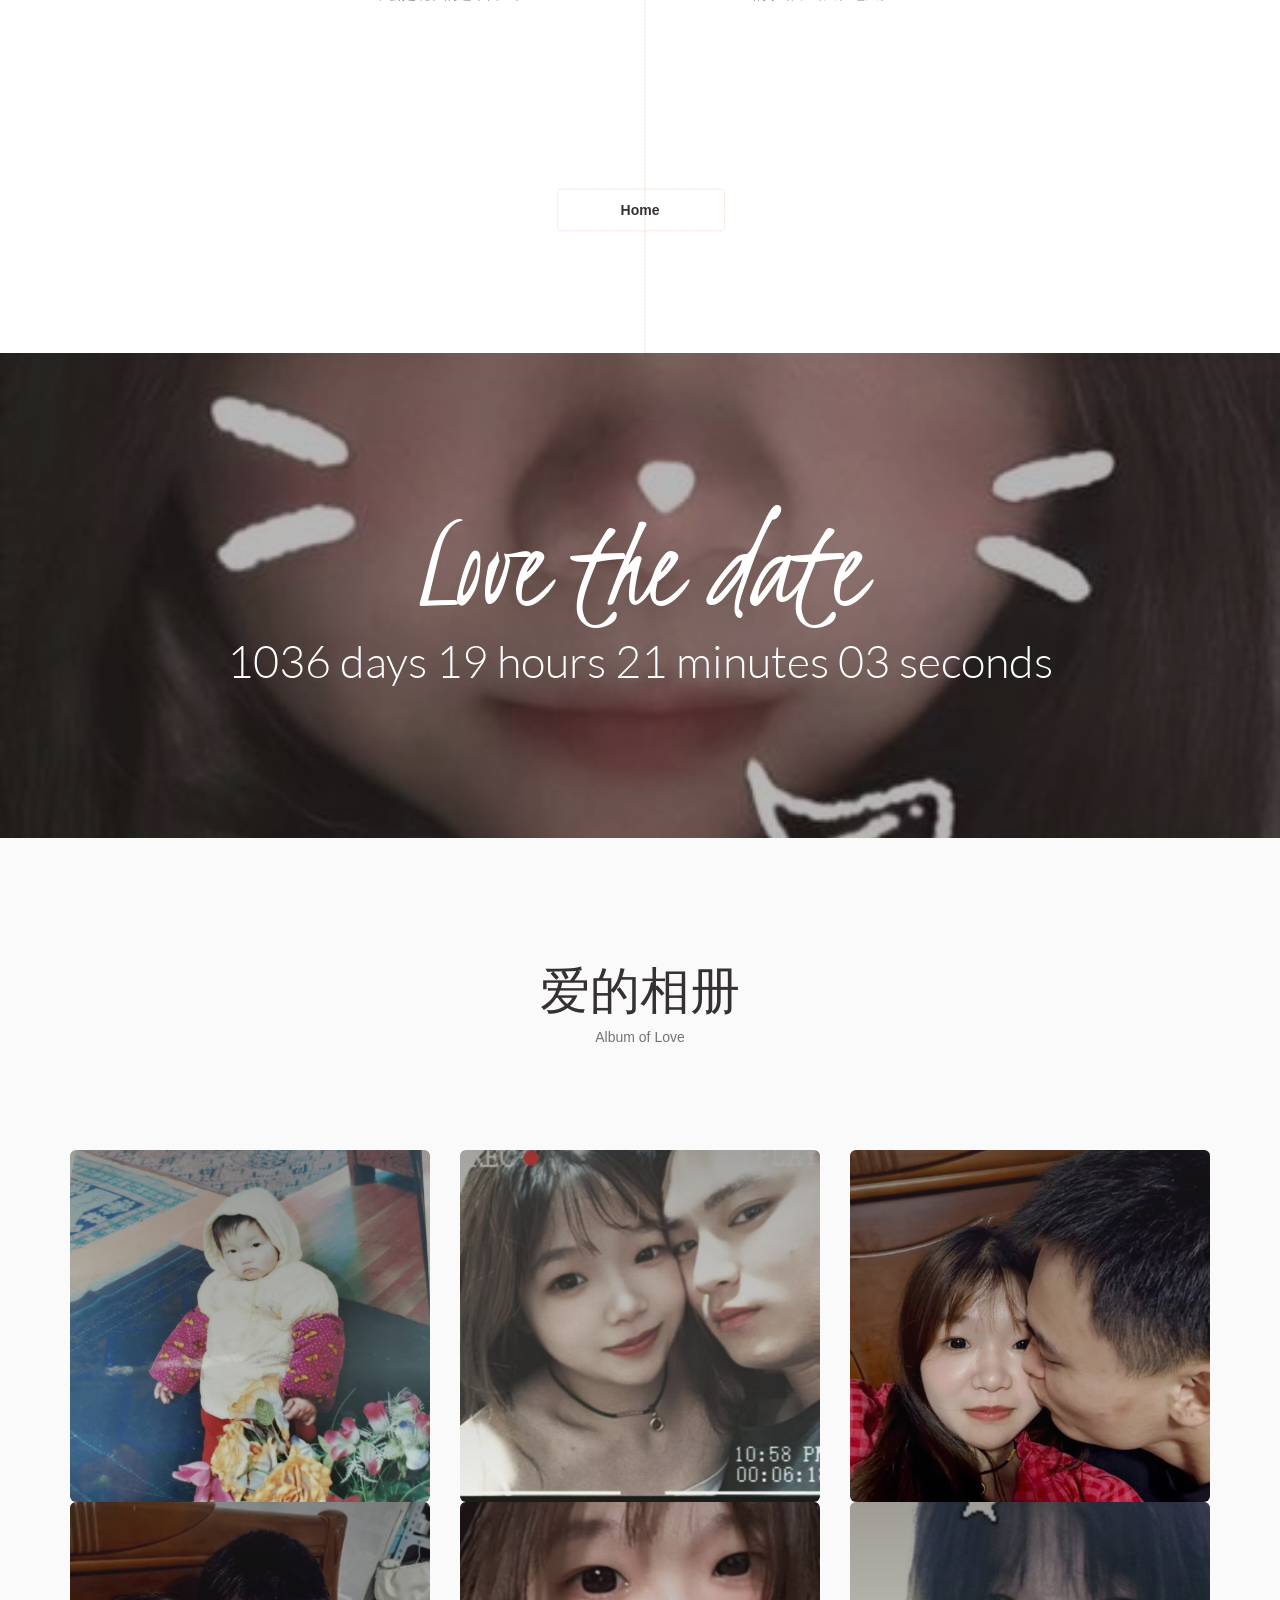
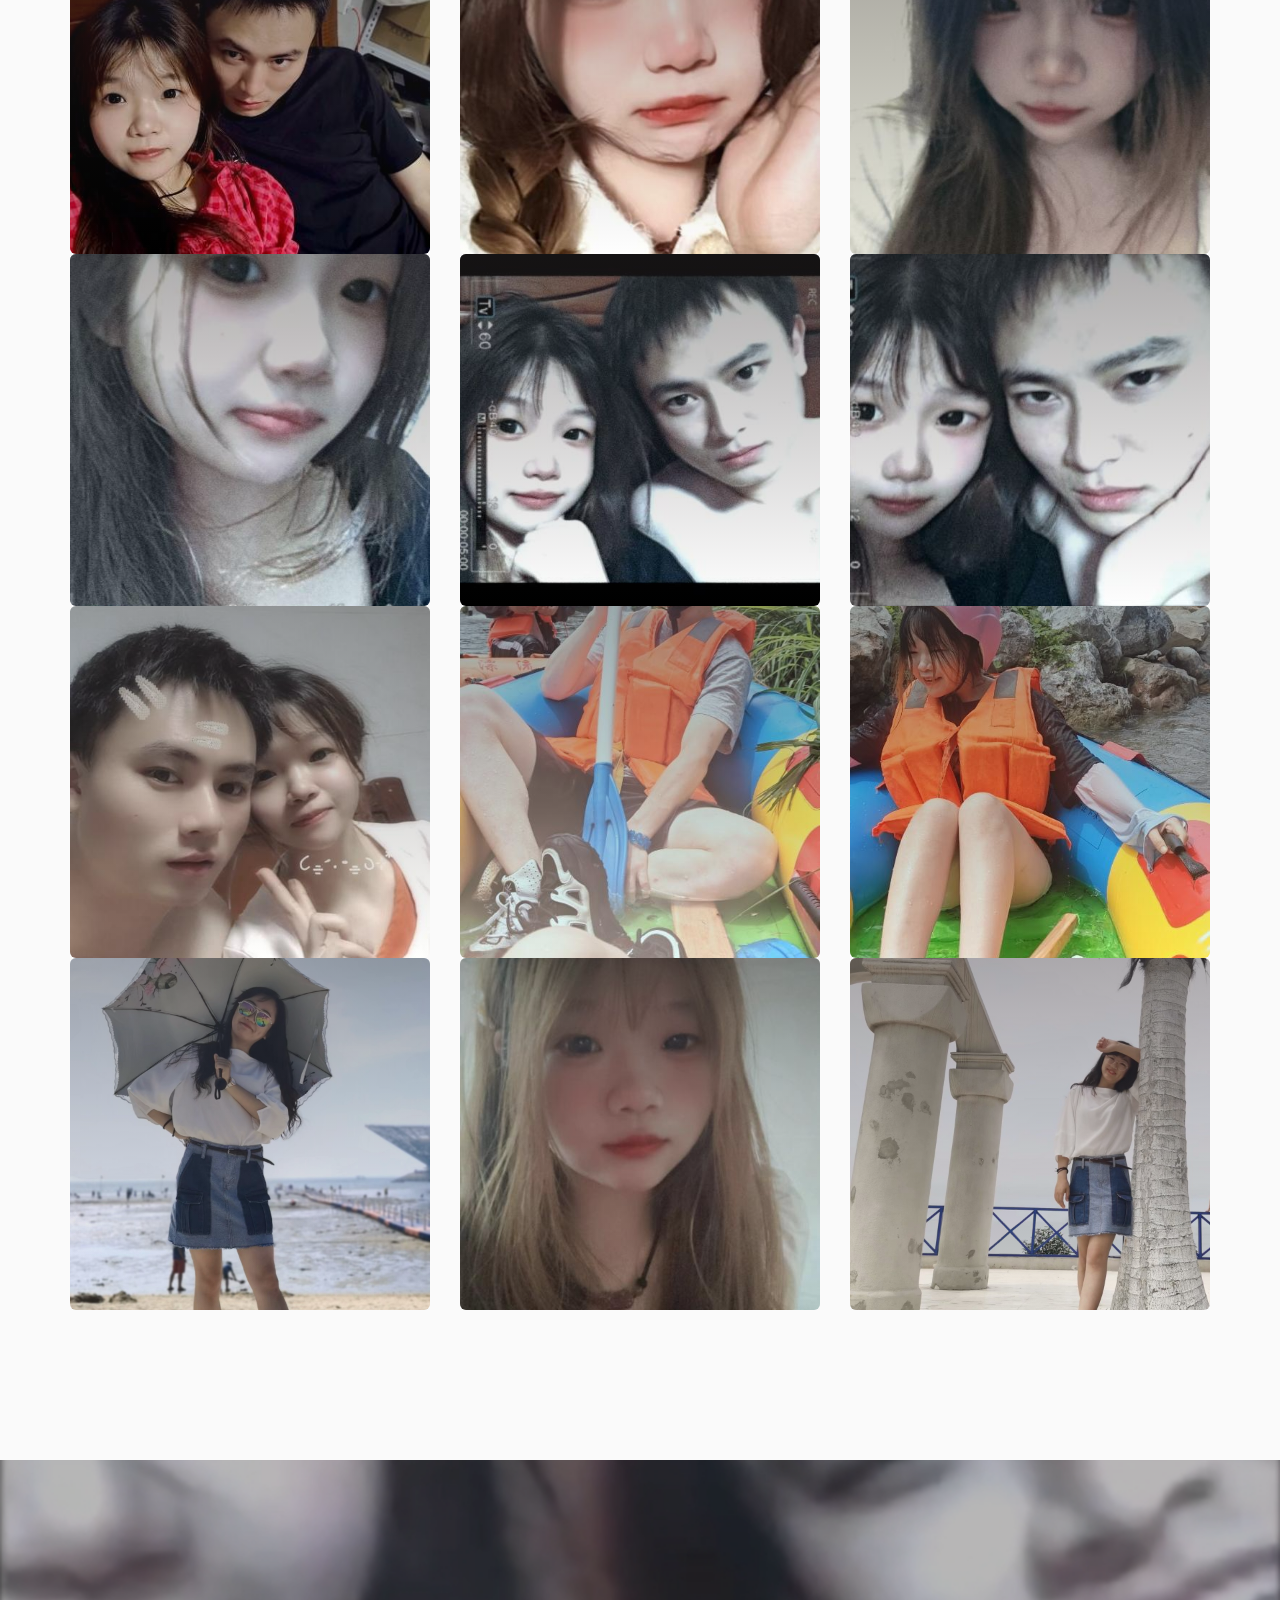
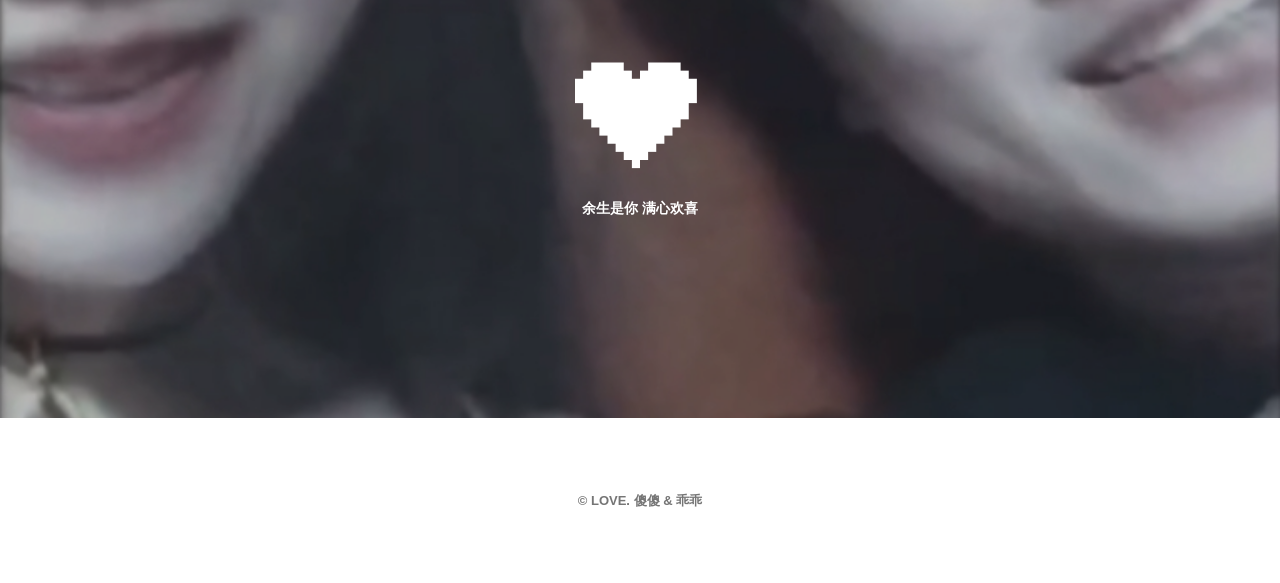
==== commit d358a2ab: "Add files via upload" ====
--- a/result.html
+++ b/result.html
@@ -98,7 +98,7 @@
          background: rgba(255, 255, 255, 1);
       }
       
-      /* 新增：返回顶部按钮的黑色进度条 */
+      /* 新增：返回顶部按钮的进度条 */
       .scroll-top-progress {
          position: absolute;
          top: -2px;
@@ -117,7 +117,7 @@
          transition: stroke-dashoffset 0.3s;
          transform: rotate(-90deg);
          transform-origin: 50% 50%;
-         stroke:＃CD5C5C;
+         stroke: #e5214a; /* 改为和音乐进度条相同的颜色 */
          stroke-width: 2;
          fill: transparent;
       }
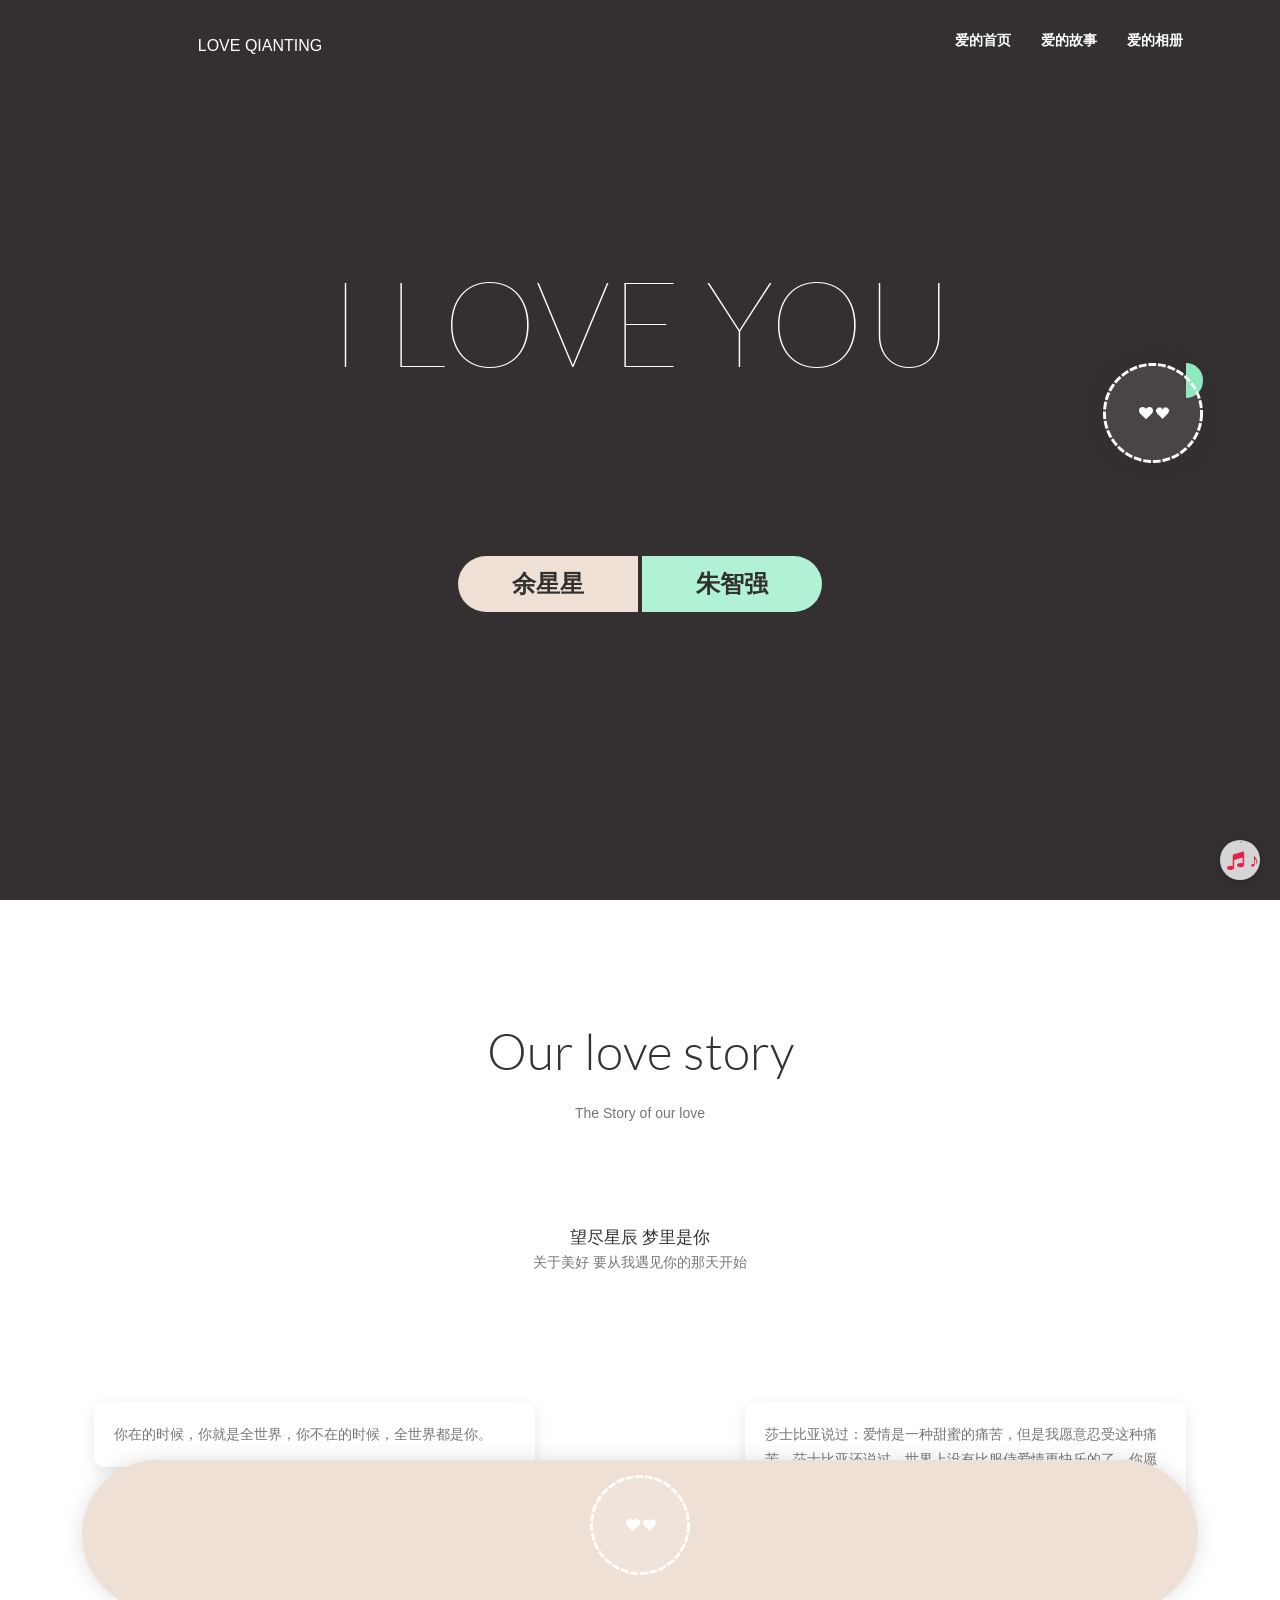
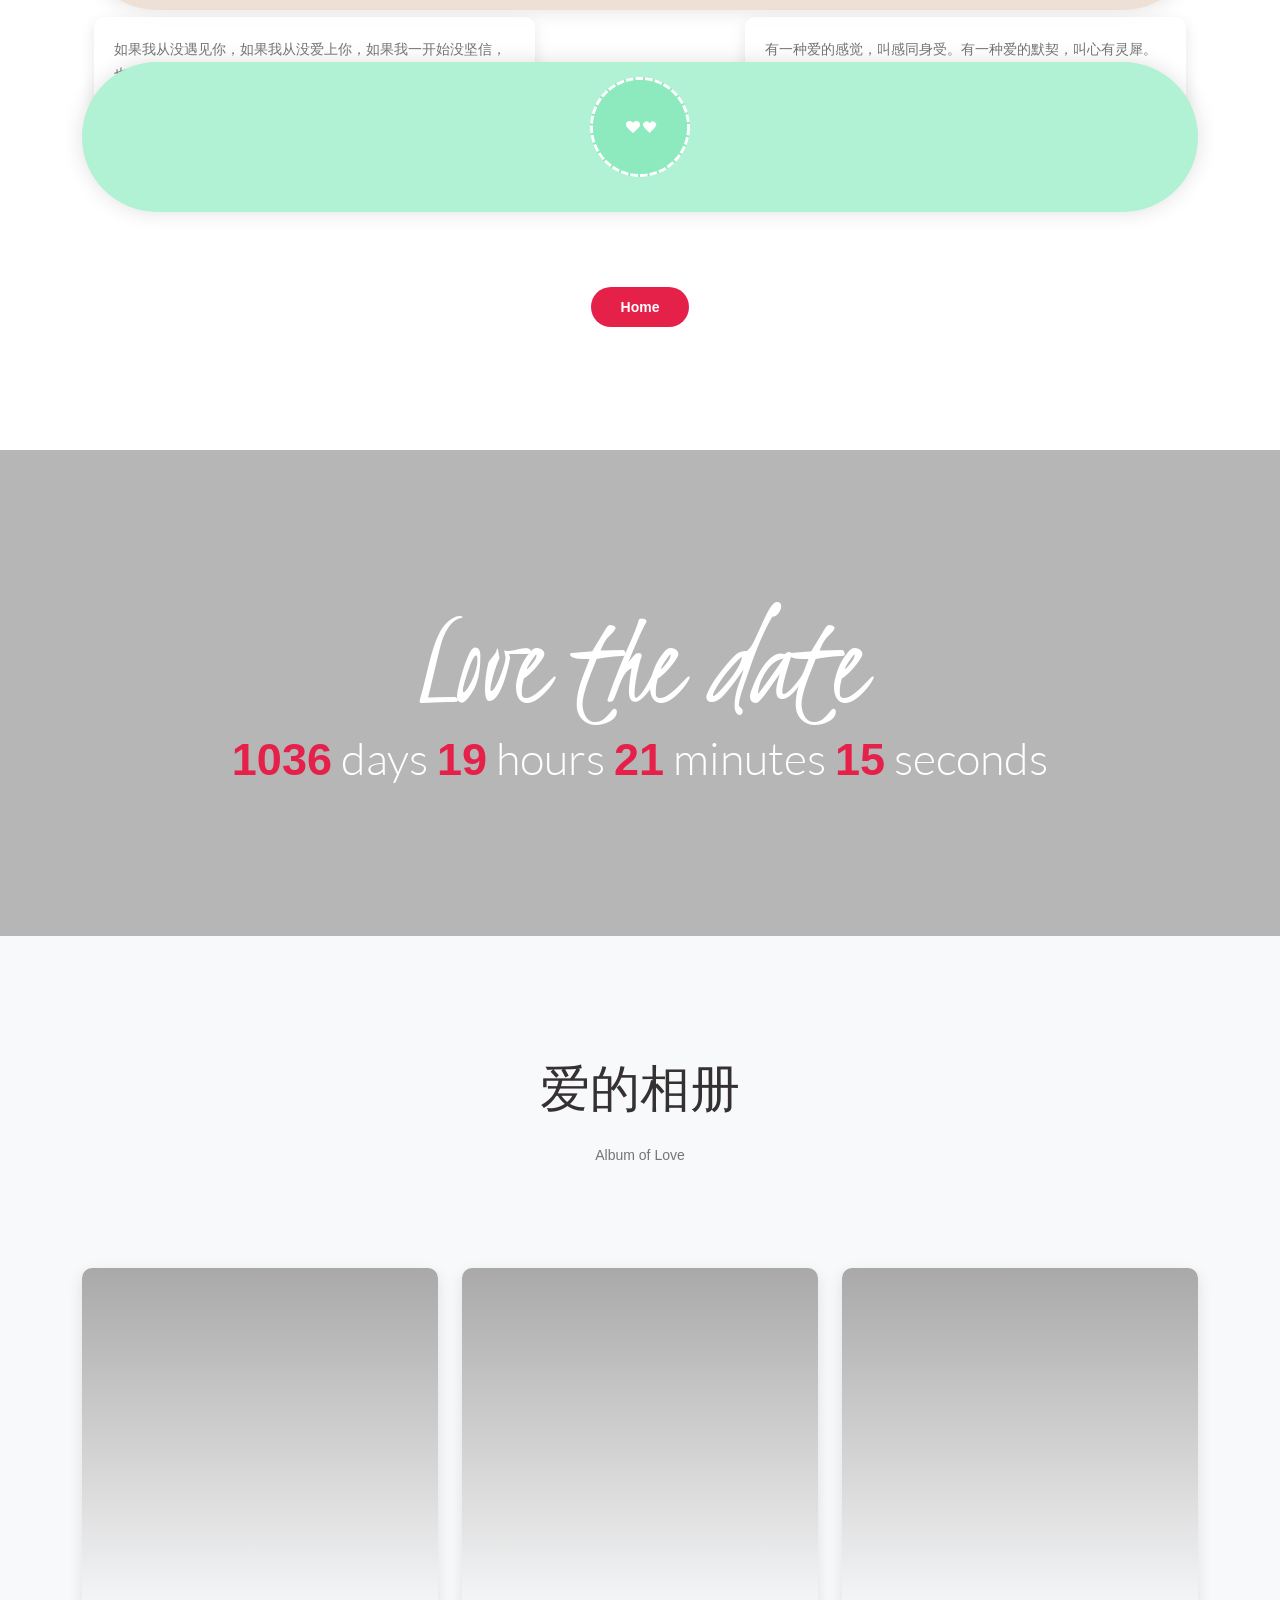
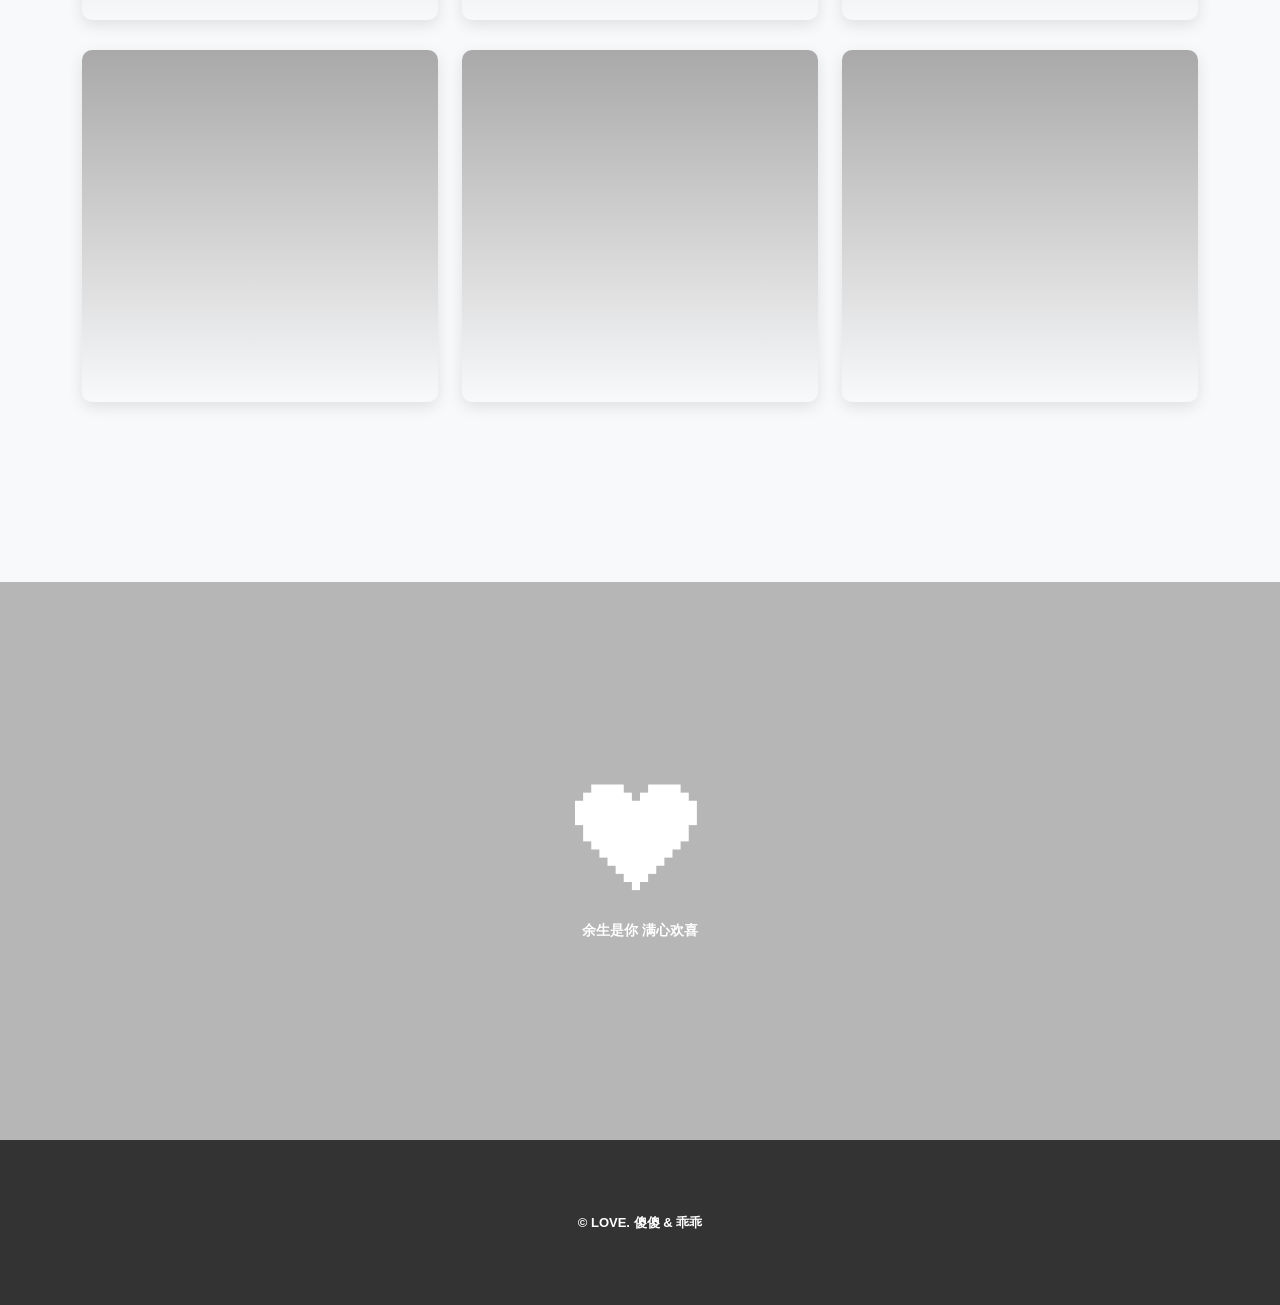
==== commit 0e66c8d3: "Add files via upload" ====
--- a/result.html
+++ b/result.html
@@ -1,717 +1,1052 @@
 <!DOCTYPE html>
 <html lang="zh-CN">
 <head>
-   <meta charset="utf-8">
-   <title> 我们的爱情故事</title>
-   <meta name="keywords" content="我们的爱情故事">
-   <meta name="description" content="记录我们的美好时光">
-   <meta name="viewport" content="width=device-width, initial-scale=1">
-   <link href="static/css/bootstrap.css" rel="stylesheet" type="text/css" media="all">
-   <link href="static/css/base.css" rel="stylesheet" type="text/css" media="all">
-   <link href="static/css/main.css" rel="stylesheet" type="text/css" media="all">
-   <link href="static/css/venobox.css" rel="stylesheet" type="text/css" media="all">
-   <link href="static/css/fonts.css" rel="stylesheet" type="text/css" media="all">
-   <link href="static/css/ae168344b8194b348b667f19ac4d1956.css" rel="stylesheet">
-   <link rel="icon" href="./favicon2.ico">
-   <style>
-      /* 新增优化样式 */
-      .lazy-load {
-         opacity: 0;
-         transition: opacity 0.3s;
-      }
-      
-      .lazy-loaded {
-         opacity: 1;
-      }
-      
-      .music-player {
-         position: fixed;
-         bottom: 20px;
-         right: 20px;
-         z-index: 1000;
-         width: 40px;
-         height: 40px;
-         border-radius: 50%;
-         background: rgba(255, 255, 255, 0.8);
-         display: flex;
-         align-items: center;
-         justify-content: center;
-         cursor: pointer;
-         box-shadow: 0 2px 10px rgba(0, 0, 0, 0.2);
-         transition: all 0.3s ease;
-      }
-      
-      .music-player:hover {
-         transform: scale(1.1);
-         background: rgba(255, 255, 255, 1);
-      }
-      
-      .music-player.rotate {
-         animation: rotate 4s linear infinite;
-      }
-      
-      @keyframes rotate {
-         from { transform: rotate(0deg); }
-         to { transform: rotate(360deg); }
-      }
-      
-      .progress-ring {
-         position: absolute;
-         top: 0;
-         left: 0;
-         width: 100%;
-         height: 100%;
-      }
-      
-      .progress-ring__circle {
-         transition: stroke-dashoffset 0.5s;
-         transform: rotate(-90deg);
-         transform-origin: 50% 50%;
-      }
-      
-      .scroll-top {
-         position: fixed;
-         bottom: 70px;
-         right: 20px;
-         z-index: 999;
-         width: 40px;
-         height: 40px;
-         border-radius: 50%;
-         background: rgba(255, 255, 255, 0.8);
-         display: flex;
-         align-items: center;
-         justify-content: center;
-         cursor: pointer;
-         opacity: 0;
-         visibility: hidden;
-         transition: all 0.3s ease;
-         box-shadow: 0 2px 10px rgba(0, 0, 0, 0.2);
-      }
-      
-      .scroll-top.visible {
-         opacity: 1;
-         visibility: visible;
-      }
-      
-      .scroll-top:hover {
-         transform: translateY(-5px);
-         background: rgba(255, 255, 255, 1);
-      }
-      
-      /* 新增：返回顶部按钮的进度条 */
-      .scroll-top-progress {
-         position: absolute;
-         top: -2px;
-         left: -2px;
-         width: 44px;
-         height: 44px;
-         border-radius: 50%;
-      }
-      
-      .scroll-top-progress-ring {
-         width: 100%;
-         height: 100%;
-      }
-      
-      .scroll-top-progress-circle {
-         transition: stroke-dashoffset 0.3s;
-         transform: rotate(-90deg);
-         transform-origin: 50% 50%;
-         stroke: #e5214a; /* 改为和音乐进度条相同的颜色 */
-         stroke-width: 2;
-         fill: transparent;
-      }
-      
-      .scroll-top-icon {
-         font-size: 20px;
-         color: #333;
-         position: relative;
-         z-index: 1;
-      }
-      
-      .heart-beat {
-         animation: heartBeat 1.5s ease-in-out infinite;
-      }
-      
-      @keyframes heartBeat {
-         0% { transform: scale(1); }
-         15% { transform: scale(1.2); }
-         30% { transform: scale(1); }
-         45% { transform: scale(1.2); }
-         60% { transform: scale(1); }
-      }
-      
-      .fade-in {
-         opacity: 0;
-         transform: translateY(20px);
-         transition: opacity 0.8s ease, transform 0.8s ease;
-      }
-      
-      .fade-in.visible {
-         opacity: 1;
-         transform: translateY(0);
-      }
-      
-      @media (max-width: 768px) {
-         .music-player {
+    <meta charset="utf-8">
+    <title>我们的爱情故事</title>
+    <meta name="keywords" content="我们的爱情故事">
+    <meta name="description" content="记录我们的美好时光">
+    <meta name="viewport" content="width=device-width, initial-scale=1">
+    
+    <!-- 样式文件 -->
+    <link href="https://cdn.jsdelivr.net/npm/bootstrap@5.3.0/dist/css/bootstrap.min.css" rel="stylesheet">
+    <link href="static/css/base.css" rel="stylesheet">
+    <link href="static/css/main.css" rel="stylesheet">
+    <link href="static/css/venobox.css" rel="stylesheet">
+    <link href="static/css/fonts.css" rel="stylesheet">
+    <link href="static/css/ae168344b8194b348b667f19ac4d1956.css" rel="stylesheet">
+    <link rel="icon" href="./favicon2.ico">
+    
+    <style>
+        :root {
+            --primary-color: #e5214a;
+            --white: #ffffff;
+            --shadow: 0 2px 10px rgba(0, 0, 0, 0.2);
+            --transition: all 0.3s ease;
+        }
+
+        /* 加载动画 */
+        .loader {
+            position: fixed;
+            top: 0;
+            left: 0;
+            width: 100%;
+            height: 100%;
+            background: var(--white);
+            z-index: 9999;
+            display: flex;
+            align-items: center;
+            justify-content: center;
+            transition: opacity 0.5s ease, visibility 0.5s ease;
+        }
+
+        .loader.hidden {
+            opacity: 0;
+            visibility: hidden;
+        }
+
+        .loading-spinner {
+            animation: spin 1s linear infinite;
+        }
+
+        @keyframes spin {
+            from { transform: rotate(0deg); }
+            to { transform: rotate(360deg); }
+        }
+
+        /* 音乐播放器 */
+        .music-player {
+            position: fixed;
+            bottom: 20px;
+            right: 20px;
+            z-index: 1000;
+            width: 40px;
+            height: 40px;
+            border-radius: 50%;
+            background: rgba(255, 255, 255, 0.8);
+            display: flex;
+            align-items: center;
+            justify-content: center;
+            cursor: pointer;
+            box-shadow: var(--shadow);
+            transition: var(--transition);
+        }
+
+        .music-player:hover {
+            transform: scale(1.1);
+            background: rgba(255, 255, 255, 1);
+        }
+
+        .music-player.rotate {
+            animation: rotate 4s linear infinite;
+        }
+
+        @keyframes rotate {
+            to { transform: rotate(360deg); }
+        }
+
+        .progress-ring {
+            position: absolute;
+            top: 0;
+            left: 0;
+            width: 100%;
+            height: 100%;
+        }
+
+        .progress-ring__circle {
+            transition: stroke-dashoffset 0.5s;
+            transform: rotate(-90deg);
+            transform-origin: 50% 50%;
+            stroke: var(--primary-color);
+            stroke-width: 2;
+            fill: transparent;
+        }
+
+        /* 返回顶部按钮 */
+        .scroll-top {
+            position: fixed;
             bottom: 70px;
-            right: 15px;
-         }
-         
-         .scroll-top {
-            bottom: 120px;
-            right: 15px;
-         }
-         
-         .block-date-hero ul li {
-            font-size: 18px;
-         }
-         
-         h1.large.mb-20 {
-            font-size: 32px;
-         }
-      }
-   </style>
+            right: 20px;
+            z-index: 999;
+            width: 40px;
+            height: 40px;
+            border-radius: 50%;
+            background: rgba(255, 255, 255, 0.8);
+            display: flex;
+            align-items: center;
+            justify-content: center;
+            cursor: pointer;
+            opacity: 0;
+            visibility: hidden;
+            transition: var(--transition);
+            box-shadow: var(--shadow);
+        }
+
+        .scroll-top.visible {
+            opacity: 1;
+            visibility: visible;
+        }
+
+        .scroll-top:hover {
+            transform: translateY(-5px);
+            background: rgba(255, 255, 255, 1);
+        }
+
+        .scroll-top-progress {
+            position: absolute;
+            top: -2px;
+            left: -2px;
+            width: 44px;
+            height: 44px;
+            border-radius: 50%;
+        }
+
+        .scroll-top-progress-circle {
+            transition: stroke-dashoffset 0.3s;
+            transform: rotate(-90deg);
+            transform-origin: 50% 50%;
+            stroke: var(--primary-color);
+            stroke-width: 2;
+            fill: transparent;
+        }
+
+        .scroll-top-icon {
+            font-size: 20px;
+            color: #333;
+            position: relative;
+            z-index: 1;
+        }
+
+        /* 动画效果 */
+        .heart-beat {
+            animation: heartBeat 1.5s ease-in-out infinite;
+        }
+
+        @keyframes heartBeat {
+            0%, 60% { transform: scale(1); }
+            15%, 45% { transform: scale(1.2); }
+        }
+
+        .fade-in {
+            opacity: 0;
+            transform: translateY(20px);
+            transition: opacity 0.8s ease, transform 0.8s ease;
+        }
+
+        .fade-in.visible {
+            opacity: 1;
+            transform: translateY(0);
+        }
+
+        /* 图片懒加载 */
+        .lazy-img {
+            opacity: 0;
+            transition: opacity 0.3s;
+        }
+
+        .lazy-img.loaded {
+            opacity: 1;
+        }
+
+        /* 响应式设计 */
+        @media (max-width: 768px) {
+            .music-player {
+                bottom: 70px;
+                right: 15px;
+            }
+            
+            .scroll-top {
+                bottom: 120px;
+                right: 15px;
+            }
+            
+            .block-date-hero ul li {
+                font-size: 18px;
+            }
+            
+            h1.large.mb-20 {
+                font-size: 32px;
+            }
+        }
+
+        @media (max-width: 480px) {
+            .music-player,
+            .scroll-top {
+                width: 36px;
+                height: 36px;
+            }
+            
+            .scroll-top-progress {
+                width: 40px;
+                height: 40px;
+            }
+        }
+        
+        /* 自定义样式 */
+        .hero {
+            position: relative;
+            height: 100vh;
+            display: flex;
+            align-items: center;
+            justify-content: center;
+            color: white;
+            text-align: center;
+        }
+        
+        .background-img {
+            position: absolute;
+            top: 0;
+            left: 0;
+            width: 100%;
+            height: 100%;
+            overflow: hidden;
+        }
+        
+        .background-img img {
+            width: 100%;
+            height: 100%;
+            object-fit: cover;
+        }
+        
+        .inner-hero {
+            position: relative;
+            z-index: 2;
+        }
+        
+        .block-date-hero {
+            margin: 30px 0;
+        }
+        
+        .circle-dashed {
+            display: inline-block;
+            position: relative;
+        }
+        
+        .round-circle {
+            width: 100px;
+            height: 100px;
+            border-radius: 50%;
+            display: flex;
+            align-items: center;
+            justify-content: center;
+            background: rgba(255, 255, 255, 0.1);
+            margin: 0 auto 20px;
+        }
+        
+        .block-date-hero ul {
+            list-style: none;
+            padding: 0;
+            margin: 0;
+        }
+        
+        .block-date-hero ul li {
+            font-size: 24px;
+            margin: 10px 0;
+            font-weight: bold;
+        }
+        
+        .story {
+            position: relative;
+            padding: 120px 0;
+        }
+        
+        .story-row {
+            position: relative;
+            margin: 100px 0;
+        }
+        
+        .circle-dashed.timeline {
+            position: absolute;
+            left: 50%;
+            transform: translateX(-50%);
+            z-index: 1;
+        }
+        
+        .couple-story {
+            padding: 20px;
+            background: rgba(255, 255, 255, 0.8);
+            border-radius: 10px;
+            box-shadow: 0 5px 15px rgba(0, 0, 0, 0.1);
+        }
+        
+        .date {
+            position: relative;
+            padding: 150px 0;
+            color: white;
+            text-align: center;
+        }
+        
+        .album {
+            padding: 120px 0;
+            background: #f8f9fa;
+        }
+        
+        .block-img {
+            margin-bottom: 30px;
+            overflow: hidden;
+            border-radius: 10px;
+            box-shadow: 0 5px 15px rgba(0, 0, 0, 0.1);
+            transition: transform 0.3s ease;
+        }
+        
+        .block-img:hover {
+            transform: translateY(-5px);
+        }
+        
+        .block-img img {
+            width: 100%;
+            height: 250px;
+            object-fit: cover;
+            transition: transform 0.5s ease;
+        }
+        
+        .block-img:hover img {
+            transform: scale(1.05);
+        }
+        
+        .just-married {
+            position: relative;
+            padding: 200px 0;
+            color: white;
+            text-align: center;
+        }
+        
+        .footer {
+            padding: 70px 0;
+            background: #333;
+            color: white;
+            text-align: center;
+        }
+        
+        .title {
+            font-size: 48px;
+            margin-bottom: 20px;
+            font-weight: 300;
+        }
+        
+        .digit {
+            font-weight: bold;
+            color: var(--primary-color);
+        }
+        
+        .but {
+            display: inline-block;
+            padding: 12px 30px;
+            background: var(--primary-color);
+            color: white;
+            border-radius: 30px;
+            text-decoration: none;
+            font-weight: bold;
+            position: relative;
+            overflow: hidden;
+            transition: all 0.3s ease;
+        }
+        
+        .but:hover {
+            transform: translateY(-3px);
+            box-shadow: 0 10px 20px rgba(229, 33, 74, 0.3);
+            color: white;
+        }
+        
+        .header {
+            position: fixed;
+            top: 0;
+            left: 0;
+            width: 100%;
+            padding: 20px 0;
+            z-index: 100;
+            transition: all 0.3s ease;
+        }
+        
+        .header.scrolled {
+            background: rgba(255, 255, 255, 0.95);
+            box-shadow: 0 2px 10px rgba(0, 0, 0, 0.1);
+            padding: 10px 0;
+        }
+        
+        .main-nav ul {
+            list-style: none;
+            padding: 0;
+            margin: 0;
+            display: flex;
+        }
+        
+        .main-nav ul li {
+            margin: 0 15px;
+        }
+        
+        .main-nav ul li a {
+            color: white;
+            text-decoration: none;
+            font-weight: bold;
+            transition: color 0.3s ease;
+        }
+        
+        .header.scrolled .main-nav ul li a {
+            color: #333;
+        }
+        
+        .main-nav ul li a:hover {
+            color: var(--primary-color);
+        }
+        
+        .logo h2 {
+            color: white;
+            margin: 0;
+            font-weight: bold;
+        }
+        
+        .header.scrolled .logo h2 {
+            color: #333;
+        }
+    </style>
 </head>
 <body>
-   <div class="loader">
-      <div class="loader-inner">
-         <svg width="120" height="220" viewbox="0 0 100 100" class="loading-spinner" version="1.1">
-            <circle class="spinner" cx="50" cy="50" r="21" fill="#ffffff" stroke-width="2"></circle>
-         </svg>
-      </div>
-   </div>
-   
-   <!-- 音乐播放器 -->
-   <div class="music-player" id="music-player">
-      <svg class="progress-ring" width="40" height="40">
-        <circle class="progress-ring__circle" stroke="#e5214a" stroke-width="2" fill="transparent" r="18" cx="20" cy="20"/>
-      </svg>
-      <i class="icon-music" style="font-size: 20px; color: #e5214a;"></i>
-   </div>
-   
-   <!-- 返回顶部按钮 -->
-   <div class="scroll-top" id="scroll-top">
-      <div class="scroll-top-progress">
-         <svg class="scroll-top-progress-ring" width="44" height="44">
-            <circle class="scroll-top-progress-circle" r="20" cx="22" cy="22"/>
-         </svg>
-      </div>
-      <i class="scroll-top-icon">▲</i>
-   </div>
-   
-   <div class="wrapper">
-      <section class="hero overlay" id="home">
-         <div class="background-img">
-            <img src="static/picture/149760288381289.jpg" alt="傻傻&乖乖">
-         </div>
-         <header class="header default">
-            <div class="left-part">
-               <a class="logo scroll" href="#home">
-                  <h2>LOVE QIANTING</h2>
-               </a>
+    <div class="loader">
+        <div class="loader-inner">
+            <svg width="60" height="60" viewBox="0 0 100 100" class="loading-spinner">
+                <circle cx="50" cy="50" r="21" fill="var(--primary-color)" stroke-width="2"></circle>
+            </svg>
+        </div>
+    </div>
+    
+    <!-- 音乐播放器 -->
+    <div class="music-player" id="musicPlayer" aria-label="音乐播放器" role="button" tabindex="0">
+        <svg class="progress-ring" width="40" height="40">
+            <circle class="progress-ring__circle" r="18" cx="20" cy="20"/>
+        </svg>
+        <i class="icon-music" style="font-size: 20px; color: var(--primary-color);">♪</i>
+    </div>
+    
+    <!-- 返回顶部按钮 -->
+    <div class="scroll-top" id="scrollTop" aria-label="返回顶部" role="button" tabindex="0">
+        <div class="scroll-top-progress">
+            <svg class="scroll-top-progress-ring" width="44" height="44">
+                <circle class="scroll-top-progress-circle" r="20" cx="22" cy="22"/>
+            </svg>
+        </div>
+        <i class="scroll-top-icon">▲</i>
+    </div>
+    
+    <div class="wrapper">
+        <section class="hero overlay" id="home">
+            <div class="background-img">
+                <img src="https://images.unsplash.com/photo-1518568814500-bf0f8d125f46?ixlib=rb-4.0.3&ixid=M3wxMjA3fDB8MHxwaG90by1wYWdlfHx8fGVufDB8fHx8fA%3D%3D&auto=format&fit=crop&w=2070&q=80" alt="傻傻&乖乖" class="lazy-img" loading="lazy">
             </div>
-            <div class="right-part">
-               <nav class="main-nav">
-                  <div class="toggle-mobile-but">
-                     <a href="#" class="mobile-but">
-                        <div class="lines"></div>
-                     </a>
-                  </div>
-                  <ul>
-                     <li><a class="scroll" href="#home">爱的首页</a></li>
-                     <li><a class="scroll" href="#story">爱的故事</a></li>
-                     <li><a class="scroll" href="#album">爱的相册</a></li>
-                  </ul>
-               </nav>
+            <header class="header default">
+                <div class="container">
+                    <div class="row align-items-center">
+                        <div class="col-md-4">
+                            <a class="logo scroll" href="#home">
+                                <h2>LOVE QIANTING</h2>
+                            </a>
+                        </div>
+                        <div class="col-md-8">
+                            <nav class="main-nav">
+                                <div class="toggle-mobile-but d-md-none">
+                                    <a href="#" class="mobile-but" aria-label="导航菜单">
+                                        <div class="lines"></div>
+                                    </a>
+                                </div>
+                                <ul class="d-none d-md-flex justify-content-end">
+                                    <li><a class="scroll" href="#home">爱的首页</a></li>
+                                    <li><a class="scroll" href="#story">爱的故事</a></li>
+                                    <li><a class="scroll" href="#album">爱的相册</a></li>
+                                </ul>
+                            </nav>
+                        </div>
+                    </div>
+                </div>
+            </header>
+            <div class="inner-hero">
+                <div class="container hero-content">
+                    <div class="row">
+                        <div class="col-sm-12 text-center">
+                            <h1 class="large mb-20 fade-in">i love you</h1>
+                            <div class="block-date-hero fade-in">
+                                <div class="circle-dashed bg-n">
+                                    <div class="round-circle heart-beat">
+                                        <svg viewBox="0 0 103 103" class="dashed-border">
+                                            <circle cx="50%" cy="50%" r="50"></circle>
+                                        </svg>
+                                        <i class="icon-heart">❤</i>
+                                    </div>
+                                </div>
+                                <ul>
+                                    <li>余星星</li>
+                                    <li>朱智强</li>
+                                </ul>
+                            </div>
+                        </div>
+                    </div>
+                </div>
             </div>
-         </header>
-         <div class="inner-hero">
-            <div class="container hero-content">
-               <div class="row">
-                  <div class="col-sm-12 text-center">
-                     <h1 class="large mb-20">i love you</h1>
-                     <div class="block-date-hero">
-                        <div class="circle-dashed bg-n">
-                           <div class="round-circle heart-beat">
-                              <svg viewbox="0 0 103 103" version="1.1" class="dashed-border">
-                                 <circle cx="50%" cy="50%" r="50"></circle>
-                              </svg>
-                              <i class="icon-heart"></i>
-                           </div>
-                        </div>
-                        <ul>
-                           <li>余星星</li>
-                           <li>朱智强</li>
-                        </ul>
-                     </div>
-                     <p class="mt-20 lead"></p>
-                  </div>
-               </div>
+        </section>
+        
+        <section id="story" class="story pt-120 pb-120">
+            <div class="container">
+                <div class="row">
+                    <div class="col-sm-12 text-center mb-100 fade-in">
+                        <h1 class="title">Our love story</h1>
+                        <p>The Story of our love</p>
+                    </div>
+                </div>
+                <div class="row">
+                    <div class="col-md-6 offset-md-3 col-sm-8 offset-sm-2 text-center mb-30 fade-in">
+                        <h2 class="heavy">望尽星辰 梦里是你<br><span>关于美好 要从我遇见你的那天开始</span></h2>
+                    </div>
+                </div>
+                <div class="row story-row mt-100 mb-100 fade-in">
+                    <div class="circle-dashed timeline bg">
+                        <div class="round-circle bg before">
+                            <svg viewBox="0 0 103 103" class="dashed-border">
+                                <circle cx="50%" cy="50%" r="50"></circle>
+                            </svg>
+                            <i class="icon-heart">❤</i>
+                        </div>
+                    </div>
+                    <div class="col-sm-5">
+                        <div class="couple-story text-right">
+                            <p>你在的时候，你就是全世界，你不在的时候，全世界都是你。</p>
+                        </div>
+                    </div>
+                    <div class="col-sm-5 offset-sm-2">
+                        <div class="couple-story">
+                            <p>莎士比亚说过：爱情是一种甜蜜的痛苦，但是我愿意忍受这种痛苦，莎士比亚还说过，世界上没有比服侍爱情更快乐的了，你愿不愿意享受这种快乐？当然你是愿意的 ~ 嘿嘿！</p>
+                        </div>
+                    </div>
+                </div>
+                <div class="row story-row mt-100 mb-80 fade-in">
+                    <div class="circle-dashed timeline bg green">
+                        <div class="round-circle green before">
+                            <svg viewBox="0 0 103 103" class="dashed-border">
+                                <circle cx="50%" cy="50%" r="50"></circle>
+                            </svg>
+                            <i class="icon-heart">❤</i>
+                        </div>
+                    </div>
+                    <div class="col-sm-5">
+                        <div class="couple-story text-right">
+                            <p>如果我从没遇见你，如果我从没爱上你，如果我一开始没坚信，也许我就不会是现在的这个自己。</p>
+                        </div>
+                    </div>
+                    <div class="col-sm-5 offset-sm-2">
+                        <div class="couple-story">
+                            <p>有一种爱的感觉，叫感同身受。有一种爱的默契，叫心有灵犀。有一种爱的承诺，叫天长地久。</p>
+                        </div>
+                    </div>
+                </div>
+                <div class="row">
+                    <div class="col-md-12 text-center mt-100 fade-in">
+                        <a href="#home" class="but scroll">
+                            <span>Home</span>
+                        </a>
+                    </div>
+                </div>
             </div>
-         </div>
-      </section>
-      
-      <section id="story" class="story pt-120 pb-120">
-         <svg class="section-dashed" version="1.1" x="0px" y="0px" width="50px" height="578px" xml:space="preserve">
-            <path class="dashed-line" stroke-width="1" d="M30 0 v600 400"></path>
-         </svg>
-         <div class="container">
-            <div class="row">
-               <div class="col-sm-12 text-center mb-100 fade-in">
-                  <h1 class="title">Our love story</h1>
-                  <p>The Story of our love</p>
-               </div>
+        </section>
+        
+        <section class="date pt-150 pb-150 overlay">
+            <div class="background-img">
+                <img src="https://images.unsplash.com/photo-1519225421980-715cb0215aed?ixlib=rb-4.0.3&ixid=M3wxMjA3fDB8MHxwaG90by1wYWdlfHx8fGVufDB8fHx8fA%3D%3D&auto=format&fit=crop&w=2070&q=80" alt="爱情计时" class="lazy-img" loading="lazy">
             </div>
-            <div class="row">
-               <div class="col-md-4 col-md-offset-4 col-sm-8 col-sm-offset-2 text-center mb-30 fade-in">
-                  <h2 class="heavy">望尽星辰 梦里是你<br><span>关于美好 要从我遇见你的那天开始</span></h2>
-               </div>
+            <div class="container">
+                <div class="row">
+                    <div class="col-sm-12 text-center">
+                        <div class="block-content front-p fade-in">
+                            <h2 class="typo">Love the date</h2>
+                            <span id="elapseClock" class="text-white" style="font-size: 45px;font-weight: 300;"></span>
+                        </div>
+                    </div>
+                </div>
             </div>
-            <div class="row story-row mt-100 mb-100 fade-in">
-               <div class="circle-dashed timeline bg">
-                  <div class="round-circle bg before">
-                     <svg viewbox="0 0 103 103" version="1.1" class="dashed-border">
-                        <circle cx="50%" cy="50%" r="50"></circle>
-                     </svg>
-                     <i class="icon-heart"></i>
-                  </div>
-               </div>
-               <div class="col-sm-5 ">
-                  <div class="couple-story text-right">
-                     <p>你在的时候，你就是全世界，你不在的时候，全世界都是你。</p>
-                  </div>
-               </div>
-               <div class="col-sm-5 col-sm-offset-2">
-                  <div class="couple-story">
-                     <p>莎士比亚说过：爱情是一种甜蜜的痛苦，但是我愿意忍受这种痛苦，莎士比亚还说过，世界上没有比服侍爱情更快乐的了，你愿不愿意享受这种快乐？当然你是愿意的 ~ 嘿嘿！</p>
-                  </div>
-               </div>
+        </section>
+        
+        <section id="album" class="album bg-grey pt-120 pb-120">
+            <div class="container">
+                <div class="row">
+                    <div class="col-sm-12 text-center mb-100 fade-in">
+                        <h1 class="title">爱的相册</h1>
+                        <p>Album of Love</p>
+                    </div>
+                </div>
+                <div class="row mb-30">
+                    <div class="col-md-4 col-sm-6 col-xs-12">
+                        <div class="block-img">
+                            <a href="https://images.unsplash.com/photo-1518568814500-bf0f8d125f46?ixlib=rb-4.0.3&ixid=M3wxMjA3fDB8MHxwaG90by1wYWdlfHx8fGVufDB8fHx8fA%3D%3D&auto=format&fit=crop&w=2070&q=80" class="venobox" data-gall="loveGallery">
+                                <div class="background-img">
+                                    <img alt="" src="https://images.unsplash.com/photo-1518568814500-bf0f8d125f46?ixlib=rb-4.0.3&ixid=M3wxMjA3fDB8MHxwaG90by1wYWdlfHx8fGVufDB8fHx8fA%3D%3D&auto=format&fit=crop&w=2070&q=80" class="lazy-img" loading="lazy">
+                                </div>
+                            </a>
+                        </div>
+                    </div>
+                    <div class="col-md-4 col-sm-6 col-xs-12">
+                        <div class="block-img">
+                            <a href="https://images.unsplash.com/photo-1519225421980-715cb0215aed?ixlib=rb-4.0.3&ixid=M3wxMjA3fDB8MHxwaG90by1wYWdlfHx8fGVufDB8fHx8fA%3D%3D&auto=format&fit=crop&w=2070&q=80" class="venobox" data-gall="loveGallery">
+                                <div class="background-img">
+                                    <img alt="" src="https://images.unsplash.com/photo-1519225421980-715cb0215aed?ixlib=rb-4.0.3&ixid=M3wxMjA3fDB8MHxwaG90by1wYWdlfHx8fGVufDB8fHx8fA%3D%3D&auto=format&fit=crop&w=2070&q=80" class="lazy-img" loading="lazy">
+                                </div>
+                            </a>
+                        </div>
+                    </div>
+                    <div class="col-md-4 col-sm-6 col-xs-12">
+                        <div class="block-img">
+                            <a href="https://images.unsplash.com/photo-1534528741775-53994a69daeb?ixlib=rb-4.0.3&ixid=M3wxMjA3fDB8MHxwaG90by1wYWdlfHx8fGVufDB8fHx8fA%3D%3D&auto=format&fit=crop&w=2070&q=80" class="venobox" data-gall="loveGallery">
+                                <div class="background-img">
+                                    <img alt="" src="https://images.unsplash.com/photo-1534528741775-53994a69daeb?ixlib=rb-4.0.3&ixid=M3wxMjA3fDB8MHxwaG90by1wYWdlfHx8fGVufDB8fHx8fA%3D%3D&auto=format&fit=crop&w=2070&q=80" class="lazy-img" loading="lazy">
+                                </div>
+                            </a>
+                        </div>
+                    </div>
+                    <div class="col-md-4 col-sm-6 col-xs-12">
+                        <div class="block-img">
+                            <a href="https://images.unsplash.com/photo-1534528741775-53994a69daeb?ixlib=rb-4.0.3&ixid=M3wxMjA3fDB8MHxwaG90by1wYWdlfHx8fGVufDB8fHx8fA%3D%3D&auto=format&fit=crop&w=2070&q=80" class="venobox" data-gall="loveGallery">
+                                <div class="background-img">
+                                    <img alt="" src="https://images.unsplash.com/photo-1534528741775-53994a69daeb?ixlib=rb-4.0.3&ixid=M3wxMjA3fDB8MHxwaG90by1wYWdlfHx8fGVufDB8fHx8fA%3D%3D&auto=format&fit=crop&w=2070&q=80" class="lazy-img" loading="lazy">
+                                </div>
+                            </a>
+                        </div>
+                    </div>
+                    <div class="col-md-4 col-sm-6 col-xs-12">
+                        <div class="block-img">
+                            <a href="https://images.unsplash.com/photo-1518568814500-bf0f8d125f46?ixlib=rb-4.0.3&ixid=M3wxMjA3fDB8MHxwaG90by1wYWdlfHx8fGVufDB8fHx8fA%3D%3D&auto=format&fit=crop&w=2070&q=80" class="venobox" data-gall="loveGallery">
+                                <div class="background-img">
+                                    <img alt="" src="https://images.unsplash.com/photo-1518568814500-bf0f8d125f46?ixlib=rb-4.0.3&ixid=M3wxMjA3fDB8MHxwaG90by1wYWdlfHx8fGVufDB8fHx8fA%3D%3D&auto=format&fit=crop&w=2070&q=80" class="lazy-img" loading="lazy">
+                                </div>
+                            </a>
+                        </div>
+                    </div>
+                    <div class="col-md-4 col-sm-6 col-xs-12">
+                        <div class="block-img">
+                            <a href="https://images.unsplash.com/photo-1519225421980-715cb0215aed?ixlib=rb-4.0.3&ixid=M3wxMjA3fDB8MHxwaG90by1wYWdlfHx8fGVufDB8fHx8fA%3D%3D&auto=format&fit=crop&w=2070&q=80" class="venobox" data-gall="loveGallery">
+                                <div class="background-img">
+                                    <img alt="" src="https://images.unsplash.com/photo-1519225421980-715cb0215aed?ixlib=rb-4.0.3&ixid=M3wxMjA3fDB8MHxwaG90by1wYWdlfHx8fGVufDB8fHx8fA%3D%3D&auto=format&fit=crop&w=2070&q=80" class="lazy-img" loading="lazy">
+                                </div>
+                            </a>
+                        </div>
+                    </div>
+                </div>
             </div>
-            <div class="row story-row mt-100 mb-80 fade-in">
-               <div class="circle-dashed timeline bg green">
-                  <div class="round-circle  green before">
-                     <svg viewbox="0 0 103 103" version="1.1" class="dashed-border">
-                        <circle cx="50%" cy="50%" r="50"></circle>
-                     </svg>
-                     <i class="icon-heart"></i>
-                  </div>
-               </div>
-               <div class="col-sm-5 ">
-                  <div class="couple-story text-right">
-                     <p>如果我从没遇见你，如果我从没爱上你，如果我一开始没坚信，也许我就不会是现在的这个自己。</p>
-                  </div>
-               </div>
-               <div class="col-sm-5 col-sm-offset-2">
-                  <div class="couple-story">
-                     <p>有一种爱的感觉，叫感同身受。有一种爱的默契，叫心有灵犀。有一种爱的承诺，叫天长地久。</p>
-                  </div>
-               </div>
+        </section>
+        
+        <section class="just-married pt-200 pb-200 overlay">
+            <div class="background-img">
+                <img src="https://images.unsplash.com/photo-1518568814500-bf0f8d125f46?ixlib=rb-4.0.3&ixid=M3wxMjA3fDB8MHxwaG90by1wYWdlfHx8fGVufDB8fHx8fA%3D%3D&auto=format&fit=crop&w=2070&q=80" alt="余生是你" class="lazy-img" loading="lazy">
             </div>
-            <div class="row">
-               <div class="col-md-12  text-center mt-100 fade-in">
-                  <a href="#home" class="but scroll">
-                     <span>Home</span>
-                     <svg class="but-svg" width="175" height="50" viewbox="0 0 415 120">
-                        <rect class="but-rect" x="10" y="10" width="400" height="100" rx="6" ry="6"></rect>
-                     </svg>
-                  </a>
-               </div>
+            <div class="container">
+                <div class="row">
+                    <div class="col-sm-12 text-center">
+                        <div class="block-content front-p fade-in">
+                            <h2 class="typo">❤</h2>
+                            <h2 class="heavy uppercase mt-10 light">余生是你 满心欢喜</h2>
+                        </div>
+                    </div>
+                </div>
             </div>
-         </div>
-      </section>
-      
-      <section class="date pt-150 pb-150 overlay">
-         <div class="background-img">
-            <img src="static/picture/4.jpg" alt="爱情计时">
-         </div>
-         <div class="container">
-            <div class="row">
-               <h2 class="indent">Love the date</h2>
-               <div class="col-sm-12 text-center">
-                  <div class="block-content front-p fade-in">
-                     <h2 class="typo">Love the date</h2>
-                     <span id="elapseClock" class="text-white" style="font-size: 45px;font-weight: 300;">days <span
-                           class="digit">20</span> hours <span class="digit">14</span> minutes <span
-                           class="digit">00</span> seconds</span>
-                  </div>
-               </div>
+        </section>
+        
+        <footer class="footer pt-70 pb-70">
+            <div class="container">
+                <div class="row">
+                    <div class="col-sm-12 text-center">
+                        <p class="uppercase heavy normal">&copy; love. 傻傻 & 乖乖</p>
+                    </div>
+                </div>
             </div>
-         </div>
-      </section>
-      
-      <section id="album" class="album bg-grey pt-120 pb-120">
-         <div class="container">
-            <div class="row">
-               <div class="col-sm-12 text-center mb-100 fade-in">
-                  <h1 class="title">爱的相册</h1>
-                  <p>Album of Love</p>
-               </div>
-            </div>
-            <div class="row mb-30">
-               <h2 class="indent">Photo album</h2>
-               <div class="col-md-4 col-sm-4 col-xs-12 ">
-                  <div class="block-img">
-                     <a href="static/picture/Ha2f9396264034bdb8c34d519c727381.jpg" class="venobox" data-gall="loveGallery">
-                        <div class="background-img">
-                           <img alt="" src="static/picture/Ha2f9396264034bdb8c34d519c727381.jpg">
-                        </div>
-                     </a>
-                  </div>
-               </div>
-                           <div class="col-md-4 col-sm-4 col-xs-12 ">
-                  <div class="block-img">
-                     <a href="static/picture/202509121286.jpg" class="venobox" data-gall="loveGallery">
-                        <div class="background-img">
-                           <img alt="" src="static/picture/202509121286.jpg">
-                        </div>
-                     </a>
-</div>
-               </div>
-               <div class="col-md-4 col-sm-4 col-xs-12 ">
-                  <div class="block-img">
-                     <a href="static/picture/202509121964.jpg" class="venobox" data-gall="loveGallery">
-                        <div class="background-img">
-                           <img alt="" src="static/picture/202509121964.jpg">
-                        </div>
-                     </a>
-</div>
-               </div>
-               <div class="col-md-4 col-sm-4 col-xs-12 ">
-                  <div class="block-img">
-                     <a href="static/picture/202509123441.jpg" class="venobox" data-gall="loveGallery">
-                        <div class="background-img">
-                           <img alt="" src="static/picture/202509123441.jpg">
-                        </div>
-                     </a>
-</div>
-               </div>
-               <div class="col-md-4 col-sm-4 col-xs-12 ">
-                  <div class="block-img">
-                     <a href="static/picture/202509122682.jpg" class="venobox" data-gall="loveGallery">
-                        <div class="background-img">
-                           <img alt="" src="static/picture/202509122682.jpg">
-                        </div>
-                     </a>
-</div>
-               </div>
-               <div class="col-md-4 col-sm-4 col-xs-12 ">
-                  <div class="block-img">
-                     <a href="static/picture/202509124372.jpg" class="venobox" data-gall="loveGallery">
-                        <div class="background-img">
-                           <img alt="" src="static/picture/202509124372.jpg">
-                        </div>
-                     </a>
-</div>
-               </div>
-               <div class="col-md-4 col-sm-4 col-xs-12 ">
-                  <div class="block-img">
-                     <a href="static/picture/202509124520.jpg" class="venobox" data-gall="loveGallery">
-                        <div class="background-img">
-                           <img alt="" src="static/picture/202509124520.jpg">
-                        </div>
-                     </a>
-</div>
-               </div>
-               <div class="col-md-4 col-sm-4 col-xs-12 ">
-                  <div class="block-img">
-                     <a href="static/picture/202509125388.jpg" class="venobox" data-gall="loveGallery">
-                        <div class="background-img">
-                           <img alt="" src="static/picture/202509125388.jpg">
-                        </div>
-                     </a>
-</div>
-               </div>
-               <div class="col-md-4 col-sm-4 col-xs-12 ">
-                  <div class="block-img">
-                     <a href="static/picture/202509126419.jpg" class="venobox" data-gall="loveGallery">
-                        <div class="background-img">
-                           <img alt="" src="static/picture/202509126419.jpg">
-                        </div>
-                     </a>
-</div>
-               </div>
-               <div class="col-md-4 col-sm-4 col-xs-12 ">
-                  <div class="block-img">
-                     <a href="static/picture/202509128303.jpg" class="venobox" data-gall="loveGallery">
-                        <div class="background-img">
-                           <img alt="" src="static/picture/202509128303.jpg">
-                        </div>
-                     </a>
-                  </div>
-               </div>
-               <div class="col-md-4 col-sm-4 col-xs-12 ">
-                  <div class="block-img">
-                     <a href="static/picture/t012620fb21ab954ad5.jpg" class="venobox" data-gall="loveGallery">
-                        <div class="background-img">
-                           <img alt="" src="static/picture/t012620fb21ab954ad5.jpg">
-                        </div>
-                     </a>
-                  </div>
-               </div>
-               <div class="col-md-4 col-sm-4 col-xs-12 ">
-                  <div class="block-img">
-                     <a href="static/picture/t0168b6fe7b1aa99a24.jpg" class="venobox" data-gall="loveGallery">
-                        <div class="background-img">
-                           <img alt="" src="static/picture/t0168b6fe7b1aa99a24.jpg">
-                        </div>
-                     </a>
-                  </div>
-               </div>
-               <div class="col-md-4 col-sm-4 col-xs-12">
-                  <div class="block-img">
-                     <a href="static/picture/t019345b3737a12ab0c.jpg" class="venobox" data-gall="loveGallery">
-                        <div class="background-img">
-                           <img alt="" src="static/picture/t019345b3737a12ab0c.jpg">
-                        </div>
-                     </a>
-                  </div>
-               </div>
-               <div class="col-md-4 col-sm-4 col-xs-12 ">
-                  <div class="block-img">
-                     <a href="static/picture/Hfe8d4f1c618f44138fba7b1ad43d1e3.jpg" class="venobox" data-gall="loveGallery">
-                        <div class="background-img">
-                           <img alt="" src="static/picture/Hfe8d4f1c618f44138fba7b1ad43d1e3.jpg">
-                        </div>
-                     </a>
-                                       </div>
-               </div>
-               <div class="col-md-4 col-sm-4 col-xs-12 ">
-                  <div class="block-img">
-                     <a href="static/picture/t0109082874b6dc40e6.jpg" class="venobox" data-gall="loveGallery">
-                        <div class="background-img">
-                           <img alt="" src="static/picture/t0109082874b6dc40e6.jpg">
-                        </div>
-                     </a>
-                  </div>
-               </div>
-            </div>
-         </div>
-      </section>
-      
-      <section class="just-married pt-200 pb-200 overlay">
-         <div class="background-img">
-            <img src="static/picture/17.jpg" alt="余生是你">
-         </div>
-         <div class="container">
-            <div class="row">
-               <div class="col-sm-12 text-center">
-                  <div class="block-content front-p fade-in">
-                     <h2 class="typo">❤</h2>
-                     <h2 class="heavy uppercase mt-10 light">余生是你 满心欢喜</h2>
-                  </div>
-               </div>
-            </div>
-         </div>
-      </section>
-      
-      <footer class="footer pt-70 pb-70">
-         <div class="container">
-            <div class="row">
-               <div class="col-sm-12 text-center">
-                  <p class="uppercase heavy normal">&copy; love. 傻傻 & 乖乖</p>
-               </div>
-            </div>
-         </div>
-      </footer>
-      
-      <audio src="./bgMusic.mp3" loop="loop" id="bgmusic" style="display:none"></audio>
-   </div>
-   
-   <script src="static/js/jquery-1.12.4.min.js" type="text/javascript"></script>
-   <script src="static/js/jquery.countdown.min.js" type="text/javascript"></script>
-   <script src="static/js/venobox.min.js" type="text/javascript"></script>
-   <script src="static/js/smooth-scroll.js" type="text/javascript"></script>
-   <script src="static/js/script.js" type="text/javascript"></script>
-
-   <script>
-      // 优化后的音乐播放控制
-      (function () {
-         var audioEl = document.getElementById('bgmusic');
-         var musicPlayer = document.getElementById('music-player');
-         var circle = document.querySelector('.progress-ring__circle');
-         var radius = circle.r.baseVal.value;
-         var circumference = 2 * Math.PI * radius;
-         
-         circle.style.strokeDasharray = circumference + ' ' + circumference;
-         circle.style.strokeDashoffset = circumference;
-         
-         function setProgress(percent) {
-            const offset = circumference - (percent / 100) * circumference;
-            circle.style.strokeDashoffset = offset;
-         }
-         
-         function toggleMusic() {
-            if (audioEl.paused) {
-               audioEl.play().catch(function(e) {
-                  console.log('播放失败:', e);
-               });
-               musicPlayer.classList.add('rotate');
-               setProgress(100);
+        </footer>
+        
+        <audio src="./bgMusic.mp3" loop id="bgMusic" preload="metadata" style="display:none"></audio>
+    </div>
+    
+    <!-- 脚本文件 -->
+    <script src="https://cdn.jsdelivr.net/npm/bootstrap@5.3.0/dist/js/bootstrap.bundle.min.js"></script>
+    <script src="static/js/jquery-1.12.4.min.js"></script>
+    <script src="static/js/jquery.countdown.min.js"></script>
+    <script src="static/js/venobox.min.js"></script>
+    <script src="static/js/smooth-scroll.js"></script>
+    <script src="static/js/script.js"></script>
+
+    <script>
+        // 使用模块化方式组织代码
+        (function() {
+            'use strict';
+            
+            // 配置常量
+            const CONFIG = {
+                LAZY_LOAD_OFFSET: 150,
+                SCROLL_THRESHOLD: 300,
+                AUTO_PLAY_DELAY: 1000
+            };
+            
+            // DOM 元素缓存
+            const elements = {
+                loader: document.querySelector('.loader'),
+                musicPlayer: document.getElementById('musicPlayer'),
+                scrollTop: document.getElementById('scrollTop'),
+                bgMusic: document.getElementById('bgMusic'),
+                progressCircle: document.querySelector('.progress-ring__circle'),
+                scrollProgressCircle: document.querySelector('.scroll-top-progress-circle'),
+                header: document.querySelector('.header')
+            };
+            
+            // 工具函数
+            const utils = {
+                // 节流函数
+                throttle(func, delay) {
+                    let timeoutId;
+                    let lastExecTime = 0;
+                    return function (...args) {
+                        const currentTime = Date.now();
+                        if (currentTime - lastExecTime > delay) {
+                            func.apply(this, args);
+                            lastExecTime = currentTime;
+                        } else {
+                            clearTimeout(timeoutId);
+                            timeoutId = setTimeout(() => {
+                                func.apply(this, args);
+                                lastExecTime = Date.now();
+                            }, delay);
+                        }
+                    };
+                },
+                
+                // 设置圆形进度
+                setCircleProgress(circle, percent) {
+                    const radius = circle.r.baseVal.value;
+                    const circumference = 2 * Math.PI * radius;
+                    const offset = circumference - (percent / 100) * circumference;
+                    
+                    circle.style.strokeDasharray = `${circumference} ${circumference}`;
+                    circle.style.strokeDashoffset = offset;
+                }
+            };
+            
+            // 音乐播放器模块
+            const musicPlayer = {
+                init() {
+                    this.setupProgressCircle();
+                    this.bindEvents();
+                    this.tryAutoPlay();
+                },
+                
+                setupProgressCircle() {
+                    if (elements.progressCircle) {
+                        utils.setCircleProgress(elements.progressCircle, 0);
+                    }
+                },
+                
+                bindEvents() {
+                    elements.musicPlayer.addEventListener('click', () => this.toggle());
+                    elements.musicPlayer.addEventListener('keypress', (e) => {
+                        if (e.key === 'Enter' || e.key === ' ') {
+                            this.toggle();
+                        }
+                    });
+                    
+                    elements.bgMusic.addEventListener('timeupdate', () => this.updateProgress());
+                    elements.bgMusic.addEventListener('ended', () => this.onEnded());
+                },
+                
+                toggle() {
+                    if (elements.bgMusic.paused) {
+                        this.play();
+                    } else {
+                        this.pause();
+                    }
+                },
+                
+                async play() {
+                    try {
+                        await elements.bgMusic.play();
+                        elements.musicPlayer.classList.add('rotate');
+                        utils.setCircleProgress(elements.progressCircle, 100);
+                    } catch (error) {
+                        console.log('播放失败:', error);
+                    }
+                },
+                
+                pause() {
+                    elements.bgMusic.pause();
+                    elements.musicPlayer.classList.remove('rotate');
+                    utils.setCircleProgress(elements.progressCircle, 0);
+                },
+                
+                updateProgress() {
+                    if (elements.bgMusic.duration) {
+                        const percent = (elements.bgMusic.currentTime / elements.bgMusic.duration) * 100;
+                        utils.setCircleProgress(elements.progressCircle, percent);
+                    }
+                },
+                
+                onEnded() {
+                    utils.setCircleProgress(elements.progressCircle, 0);
+                    elements.musicPlayer.classList.remove('rotate');
+                },
+                
+                tryAutoPlay() {
+                    setTimeout(() => {
+                        this.play().catch(() => {
+                            console.log('自动播放被阻止，需要用户交互');
+                        });
+                    }, CONFIG.AUTO_PLAY_DELAY);
+                }
+            };
+            
+            // 返回顶部模块
+            const scrollTop = {
+                init() {
+                    this.setupProgressCircle();
+                    this.bindEvents();
+                },
+                
+                setupProgressCircle() {
+                    if (elements.scrollProgressCircle) {
+                        utils.setCircleProgress(elements.scrollProgressCircle, 0);
+                    }
+                },
+                
+                bindEvents() {
+                    const throttledScroll = utils.throttle(() => this.onScroll(), 100);
+                    window.addEventListener('scroll', throttledScroll);
+                    
+                    elements.scrollTop.addEventListener('click', () => this.scrollToTop());
+                    elements.scrollTop.addEventListener('keypress', (e) => {
+                        if (e.key === 'Enter' || e.key === ' ') {
+                            this.scrollToTop();
+                        }
+                    });
+                },
+                
+                onScroll() {
+                    const scrollHeight = document.documentElement.scrollHeight - window.innerHeight;
+                    const scrolled = (window.pageYOffset / scrollHeight) * 100;
+                    
+                    this.updateProgress(scrolled);
+                    this.toggleVisibility();
+                    this.toggleHeader();
+                },
+                
+                updateProgress(percent) {
+                    if (elements.scrollProgressCircle) {
+                        utils.setCircleProgress(elements.scrollProgressCircle, percent);
+                    }
+                },
+                
+                toggleVisibility() {
+                    if (window.pageYOffset > CONFIG.SCROLL_THRESHOLD) {
+                        elements.scrollTop.classList.add('visible');
+                    } else {
+                        elements.scrollTop.classList.remove('visible');
+                    }
+                },
+                
+                toggleHeader() {
+                    if (window.pageYOffset > 100) {
+                        elements.header.classList.add('scrolled');
+                    } else {
+                        elements.header.classList.remove('scrolled');
+                    }
+                },
+                
+                scrollToTop() {
+                    window.scrollTo({
+                        top: 0,
+                        behavior: 'smooth'
+                    });
+                }
+            };
+            
+            // 图片懒加载模块
+            const lazyLoad = {
+                init() {
+                    this.observer = this.createObserver();
+                    this.observeImages();
+                },
+                
+                createObserver() {
+                    return new IntersectionObserver((entries) => {
+                        entries.forEach(entry => {
+                            if (entry.isIntersecting) {
+                                this.loadImage(entry.target);
+                            }
+                        });
+                    }, {
+                        rootMargin: `${CONFIG.LAZY_LOAD_OFFSET}px`
+                    });
+                },
+                
+                observeImages() {
+                    const images = document.querySelectorAll('.lazy-img');
+                    images.forEach(img => this.observer.observe(img));
+                },
+                
+                loadImage(img) {
+                    const src = img.getAttribute('data-src') || img.src;
+                    if (!src) return;
+                    
+                    const image = new Image();
+                    image.src = src;
+                    image.onload = () => {
+                        img.src = src;
+                        img.classList.add('loaded');
+                        this.observer.unobserve(img);
+                    };
+                }
+            };
+            
+            // 滚动动画模块
+            const scrollAnimation = {
+                init() {
+                    this.checkFade();
+                    window.addEventListener('scroll', utils.throttle(() => this.checkFade(), 100));
+                },
+                
+                checkFade() {
+                    const fadeElements = document.querySelectorAll('.fade-in');
+                    const windowHeight = window.innerHeight;
+                    
+                    fadeElements.forEach(el => {
+                        const elementTop = el.getBoundingClientRect().top;
+                        if (elementTop < windowHeight - CONFIG.LAZY_LOAD_OFFSET) {
+                            el.classList.add('visible');
+                        }
+                    });
+                }
+            };
+            
+            // 倒计时模块
+            const countdown = {
+                init() {
+                    this.startDate = new Date("2024-02-03 08:00:00".replace(/-/g, "/"));
+                    this.update();
+                    setInterval(() => this.update(), 500);
+                },
+                
+                update() {
+                    const now = new Date();
+                    const diff = (now - this.startDate) / 1000;
+                    
+                    const days = Math.floor(diff / (3600 * 24));
+                    const hours = Math.floor((diff % (3600 * 24)) / 3600);
+                    const minutes = Math.floor((diff % 3600) / 60);
+                    const seconds = Math.floor(diff % 60);
+                    
+                    const elapseClock = document.getElementById('elapseClock');
+                    if (elapseClock) {
+                        elapseClock.innerHTML = `
+                            <span class="digit">${days}</span> days 
+                            <span class="digit">${this.padZero(hours)}</span> hours 
+                            <span class="digit">${this.padZero(minutes)}</span> minutes 
+                            <span class="digit">${this.padZero(seconds)}</span> seconds
+                        `;
+                    }
+                },
+                
+                padZero(num) {
+                    return num < 10 ? '0' + num : num;
+                }
+            };
+            
+            // 平滑滚动模块
+            const smoothScroll = {
+                init() {
+                    this.bindEvents();
+                },
+                
+                bindEvents() {
+                    const scrollLinks = document.querySelectorAll('.scroll');
+                    scrollLinks.forEach(link => {
+                        link.addEventListener('click', (e) => {
+                            e.preventDefault();
+                            const targetId = link.getAttribute('href');
+                            const targetElement = document.querySelector(targetId);
+                            
+                            if (targetElement) {
+                                targetElement.scrollIntoView({
+                                    behavior: 'smooth',
+                                    block: 'start'
+                                });
+                            }
+                        });
+                    });
+                }
+            };
+            
+            // 初始化应用
+            function initApp() {
+                // 隐藏加载动画
+                if (elements.loader) {
+                    setTimeout(() => {
+                        elements.loader.classList.add('hidden');
+                        setTimeout(() => {
+                            elements.loader.style.display = 'none';
+                        }, 500);
+                    }, 1000);
+                }
+                
+                // 初始化各模块
+                musicPlayer.init();
+                scrollTop.init();
+                lazyLoad.init();
+                scrollAnimation.init();
+                countdown.init();
+                smoothScroll.init();
+                
+                // 添加用户交互监听
+                document.addEventListener('click', () => {
+                    if (elements.bgMusic.paused) {
+                        musicPlayer.tryAutoPlay();
+                    }
+                }, { once: true });
+            }
+            
+            // 页面加载完成后初始化
+            if (document.readyState === 'loading') {
+                document.addEventListener('DOMContentLoaded', initApp);
             } else {
-               audioEl.pause();
-               musicPlayer.classList.remove('rotate');
-               setProgress(0);
+                initApp();
             }
-         }
-         
-         // 点击音乐播放器控制音乐
-         musicPlayer.addEventListener('click', toggleMusic);
-         
-         // 音频时间更新
-         audioEl.addEventListener('timeupdate', function() {
-            if (audioEl.duration) {
-               var percent = (audioEl.currentTime / audioEl.duration) * 100;
-               setProgress(percent);
-            }
-         });
-         
-         // 音频结束时重置进度
-         audioEl.addEventListener('ended', function() {
-            setProgress(0);
-            musicPlayer.classList.remove('rotate');
-         });
-         
-         // 尝试自动播放（需要用户交互）
-         function tryAutoPlay() {
-            audioEl.play().then(function() {
-               musicPlayer.classList.add('rotate');
-               setProgress(100);
-            }).catch(function(e) {
-               console.log('自动播放被阻止，需要用户交互');
-            });
-         }
-         
-         // 页面加载后尝试自动播放
-         window.addEventListener('load', function() {
-            setTimeout(tryAutoPlay, 1000);
-         });
-         
-         // 用户交互后尝试播放
-         document.addEventListener('click', function() {
-            if (audioEl.paused) {
-               tryAutoPlay();
-            }
-         }, { once: true });
-         
-      })();
-      
-      // 返回顶部功能
-      (function() {
-         var scrollTopBtn = document.getElementById('scroll-top');
-         var scrollProgressCircle = document.querySelector('.scroll-top-progress-circle');
-         var radius = scrollProgressCircle.r.baseVal.value;
-         var circumference = 2 * Math.PI * radius;
-         
-         scrollProgressCircle.style.strokeDasharray = circumference + ' ' + circumference;
-         scrollProgressCircle.style.strokeDashoffset = circumference;
-         
-         function setScrollProgress(percent) {
-            const offset = circumference - (percent / 100) * circumference;
-            scrollProgressCircle.style.strokeDashoffset = offset;
-         }
-         
-         window.addEventListener('scroll', function() {
-            var scrollHeight = document.documentElement.scrollHeight - window.innerHeight;
-            var scrolled = (window.pageYOffset / scrollHeight) * 100;
-            
-            setScrollProgress(scrolled);
-            
-            if (window.pageYOffset > 300) {
-               scrollTopBtn.classList.add('visible');
-            } else {
-               scrollTopBtn.classList.remove('visible');
-            }
-         });
-         
-         scrollTopBtn.addEventListener('click', function() {
-            window.scrollTo({
-               top: 0,
-               behavior: 'smooth'
-            });
-         });
-      })();
-      
-      // 懒加载和滚动动画
-      (function() {
-         // 懒加载图片
-         function lazyLoad() {
-            var lazyImages = document.querySelectorAll('.lazy-load');
-            
-            lazyImages.forEach(function(img) {
-               if (img.getAttribute('data-src')) {
-                  if (img.getBoundingClientRect().top <= window.innerHeight && img.getBoundingClientRect().bottom >= 0) {
-                     img.src = img.getAttribute('data-src');
-                     img.classList.add('lazy-loaded');
-                     img.removeAttribute('data-src');
-                  }
-               }
-            });
-         }
-         
-         // 滚动显示动画元素
-         function checkFade() {
-            var fadeElements = document.querySelectorAll('.fade-in');
-            
-            fadeElements.forEach(function(el) {
-               var elementTop = el.getBoundingClientRect().top;
-               var elementVisible = 150;
-               
-               if (elementTop < window.innerHeight - elementVisible) {
-                  el.classList.add('visible');
-               }
-            });
-         }
-         
-         // 初始化
-         window.addEventListener('load', function() {
-            // 将图片src转移到data-src，实现懒加载
-            var images = document.querySelectorAll('.lazy-load');
-            images.forEach(function(img) {
-               var src = img.src;
-               img.src = '';
-               img.setAttribute('data-src', src);
-            });
-            
-            // 初始检查
-            lazyLoad();
-            checkFade();
-            
-            // 隐藏加载动画
-            document.querySelector('.loader').style.display = 'none';
-         });
-         
-         // 滚动时检查
-         window.addEventListener('scroll', function() {
-            lazyLoad();
-            checkFade();
-         });
-         
-         // 调整窗口大小时检查
-         window.addEventListener('resize', function() {
-            lazyLoad();
-            checkFade();
-         });
-      })();
-      
-      // 倒计时功能
-      var together = new Date();
-      var strs = "2024-02-03 08:00:00";
-      var nowTime = new Date();
-      var together = new Date(strs.replace(/-/g, "/"));
-      timeElapse(together);
-      setInterval(function () { timeElapse(together); }, 500);
-      
-      function timeElapse(c) {
-         var e = Date();
-         var f = (Date.parse(e) - Date.parse(c)) / 1000;
-         var g = Math.floor(f / (3600 * 24)); f = f % (3600 * 24);
-         var b = Math.floor(f / 3600);
-         if (b < 10) { b = "0" + b } f = f % 3600; var d = Math.floor(f / 60);
-         if (d < 10) { d = "0" + d } f = f % 60;
-         if (f < 10) { f = "0" + f }
-         var a = '<span class="digit">' + g + '</span> days <span class="digit">' + b + '</span> hours <span class="digit">' + d + '</span> minutes <span class="digit">' + f + "</span> seconds"; $("#elapseClock").html(a)
-      }
-   </script>
+            
+        })();
+    </script>
 </body>
 </html>
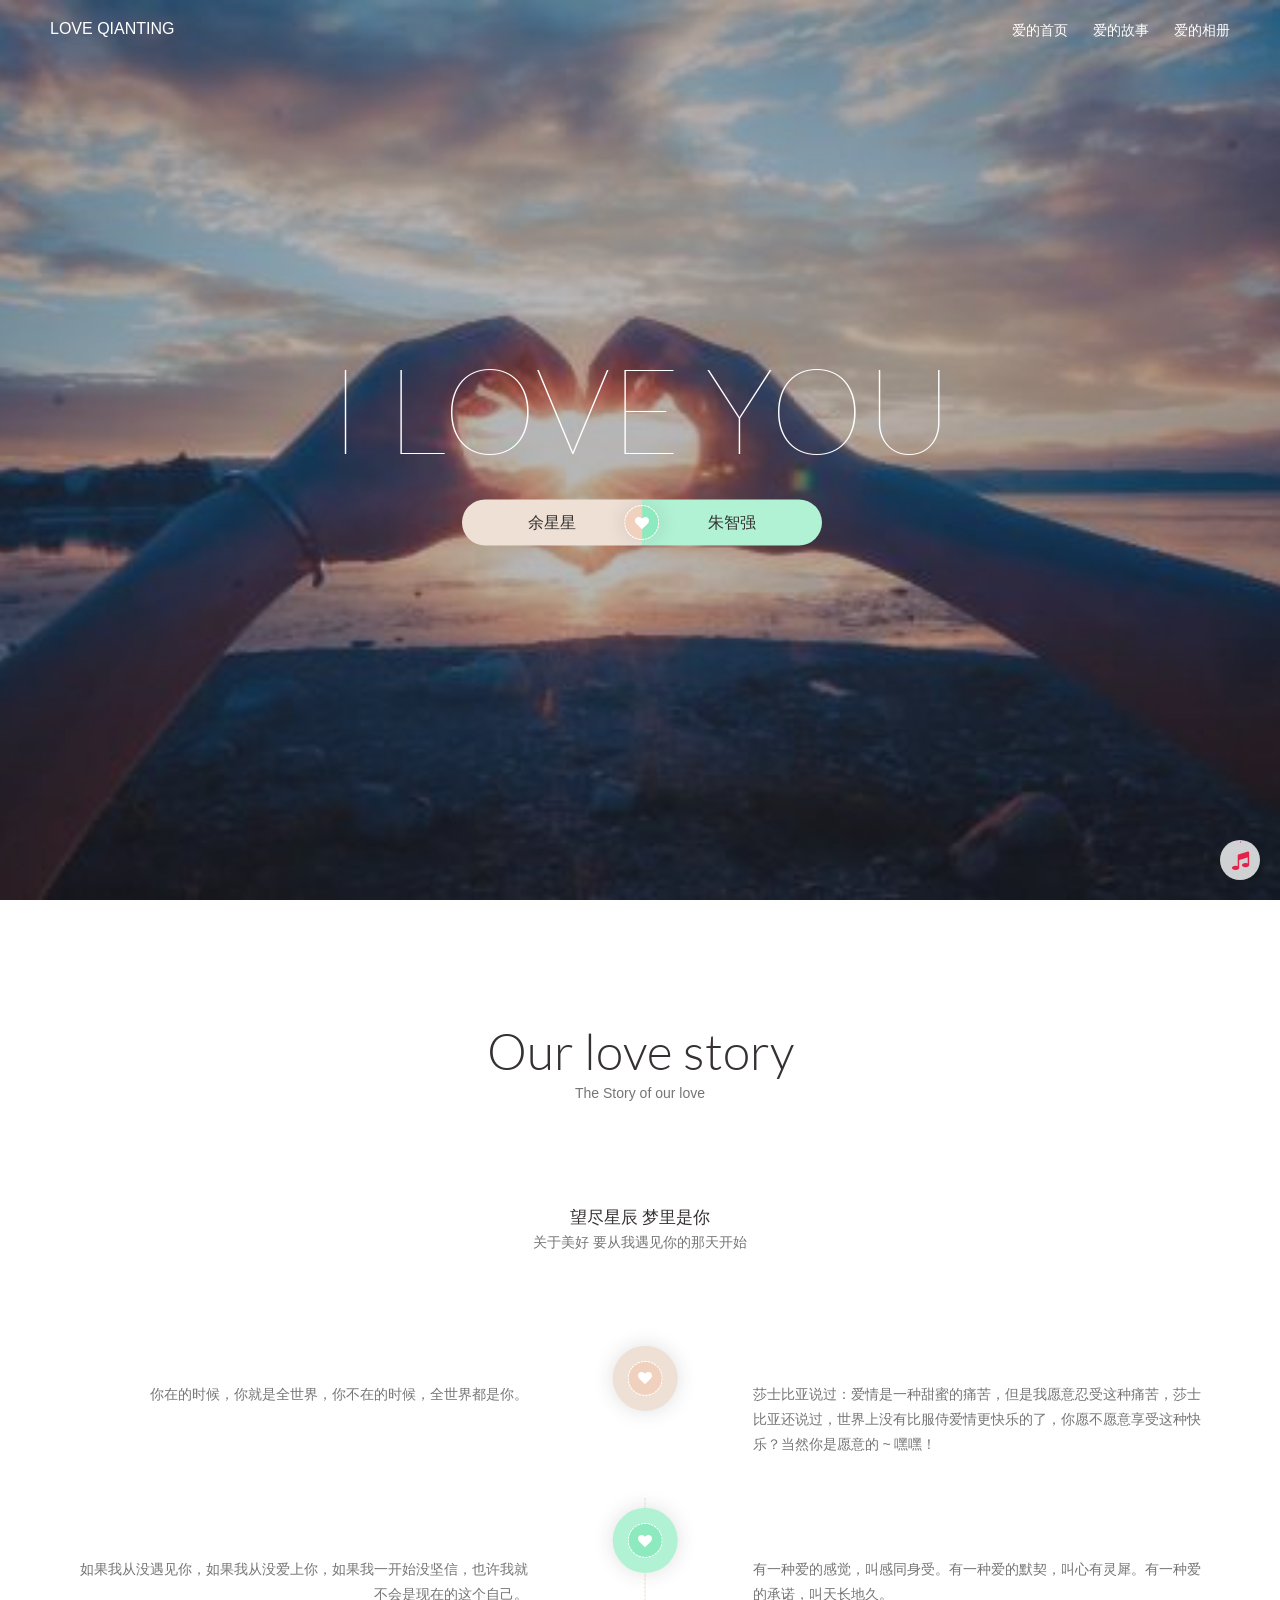
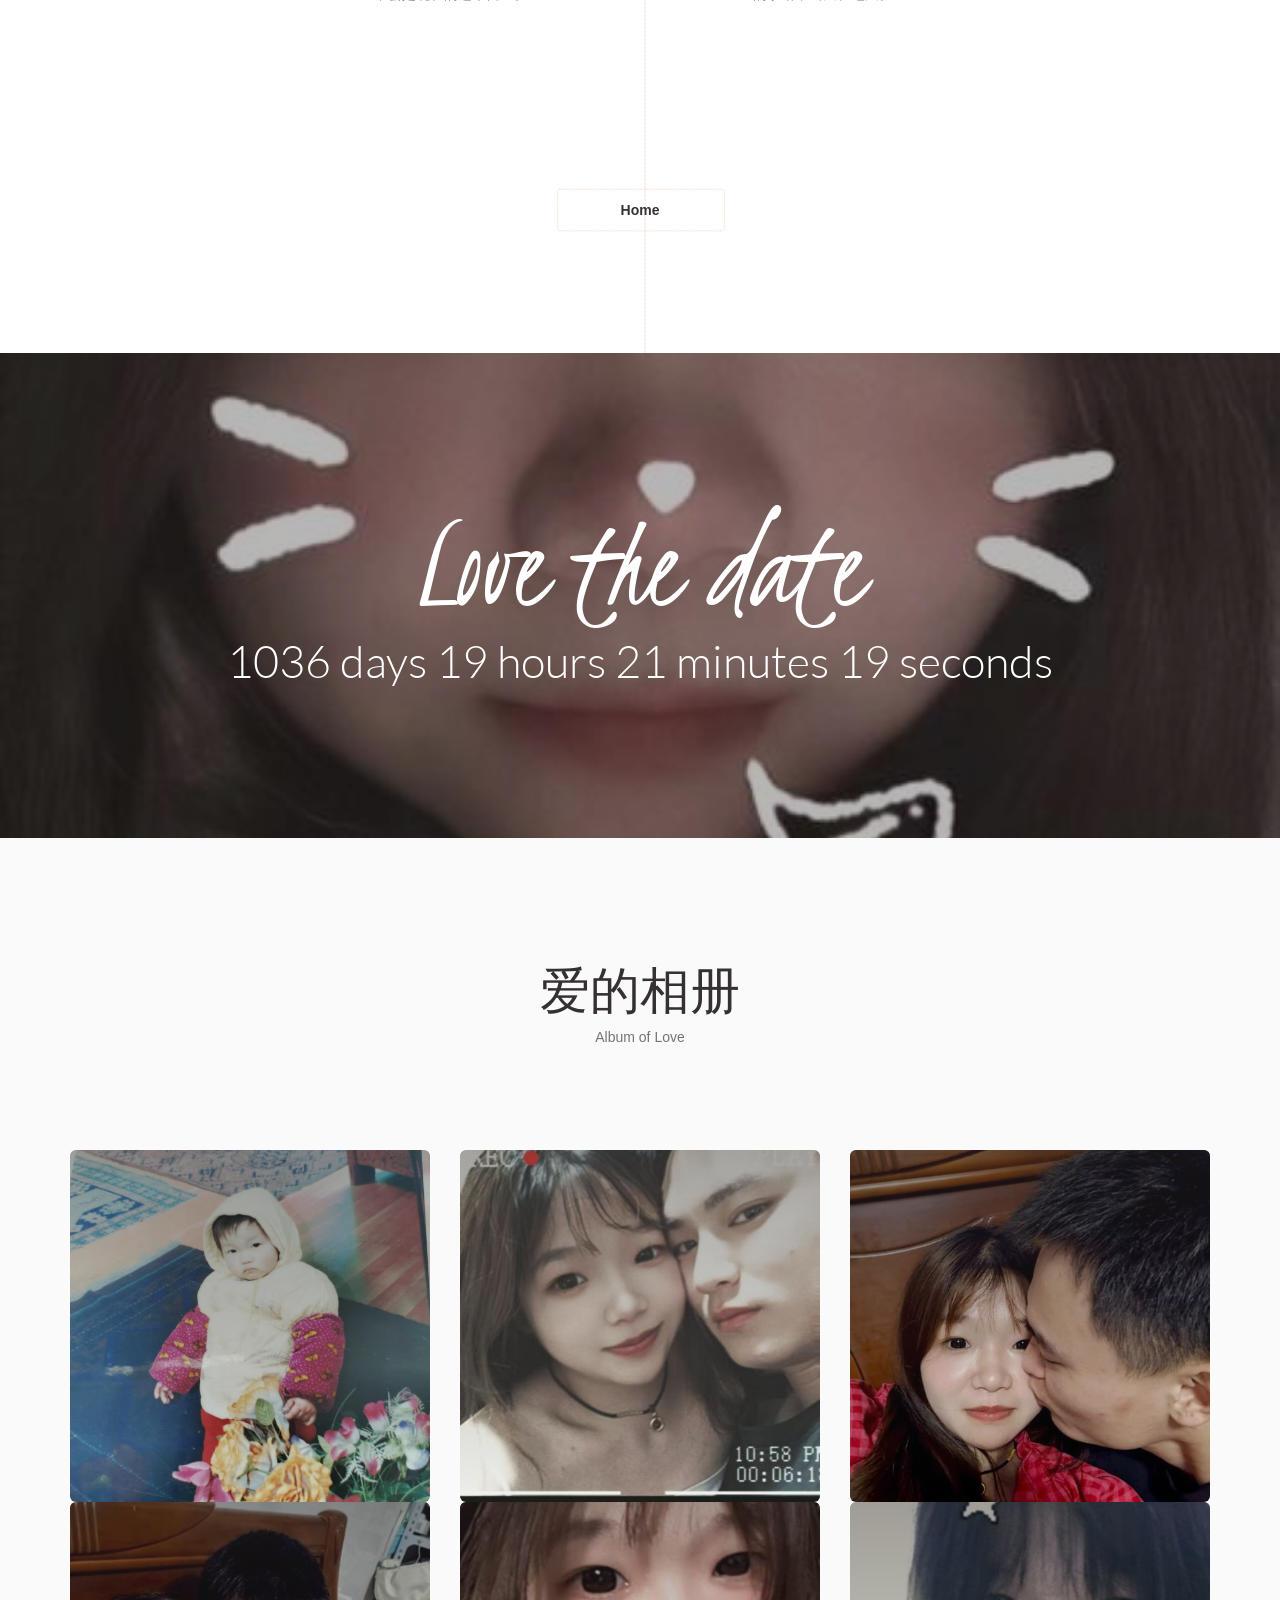
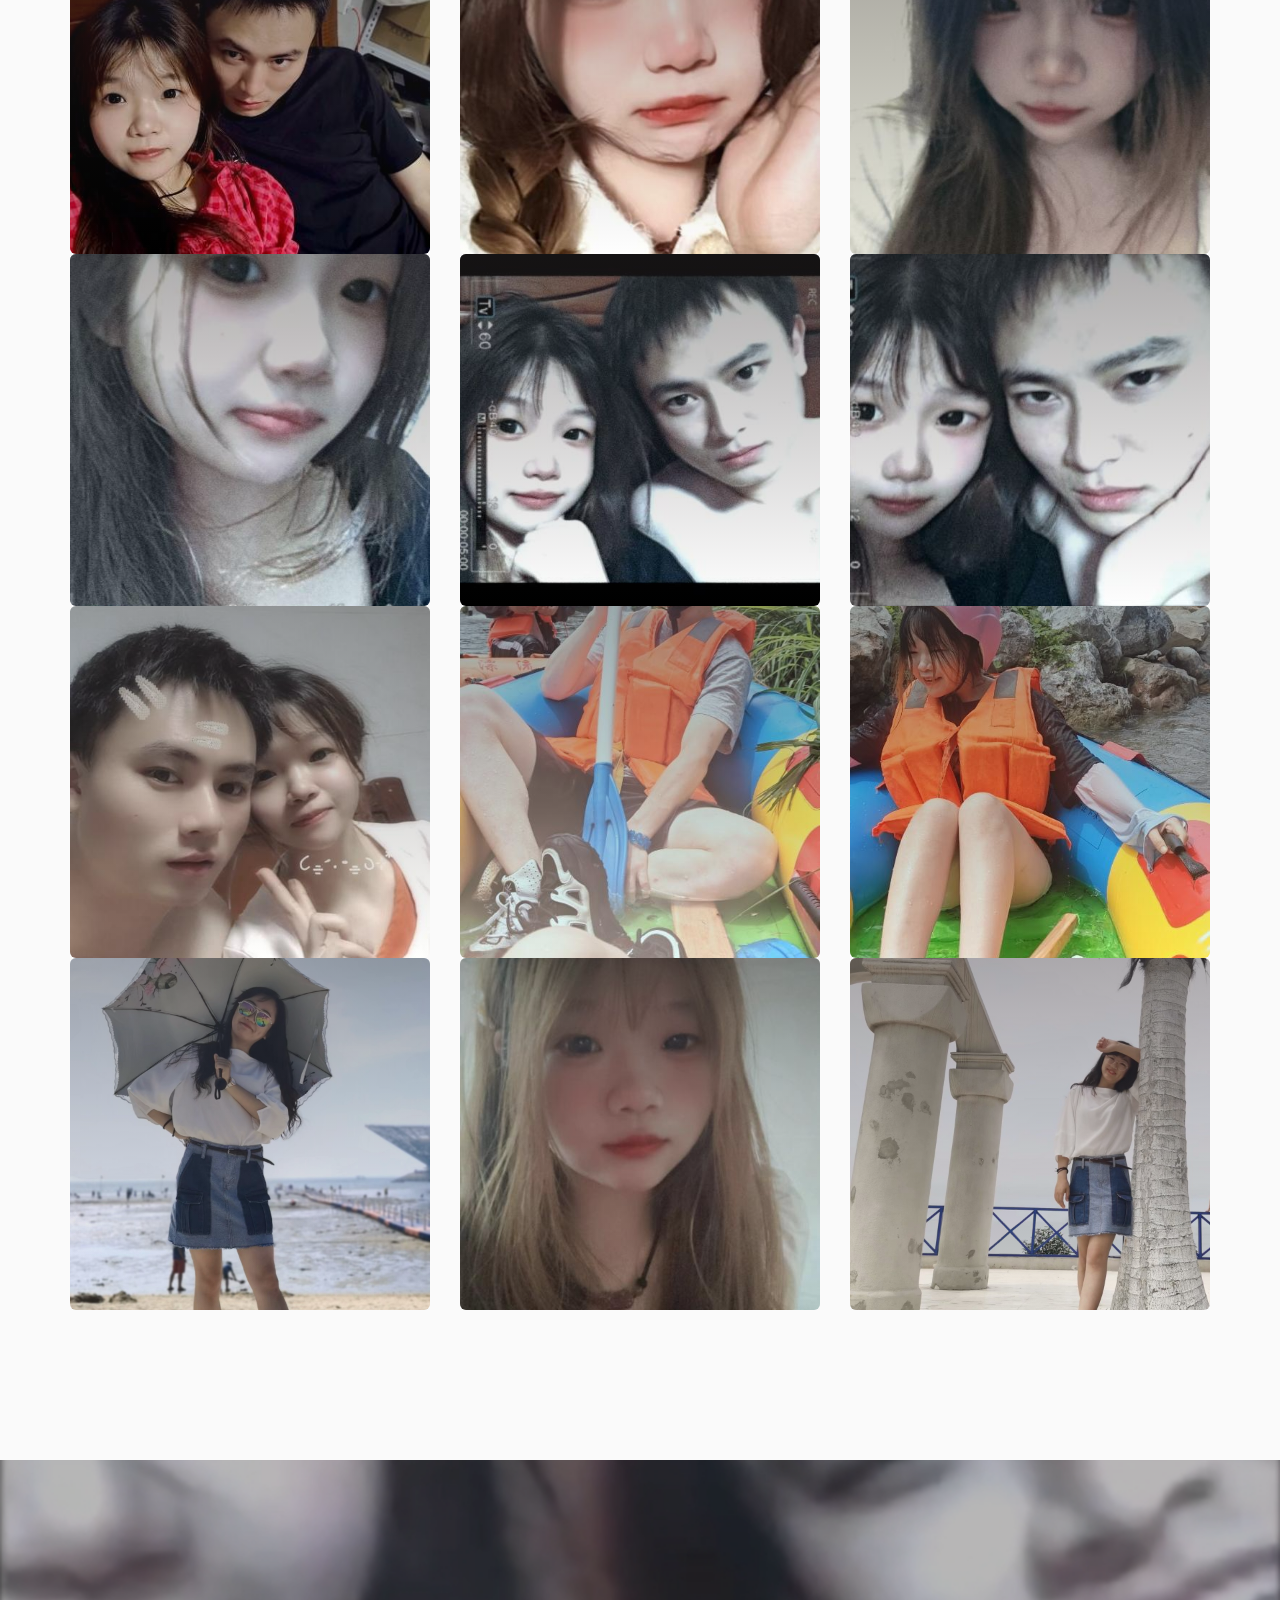
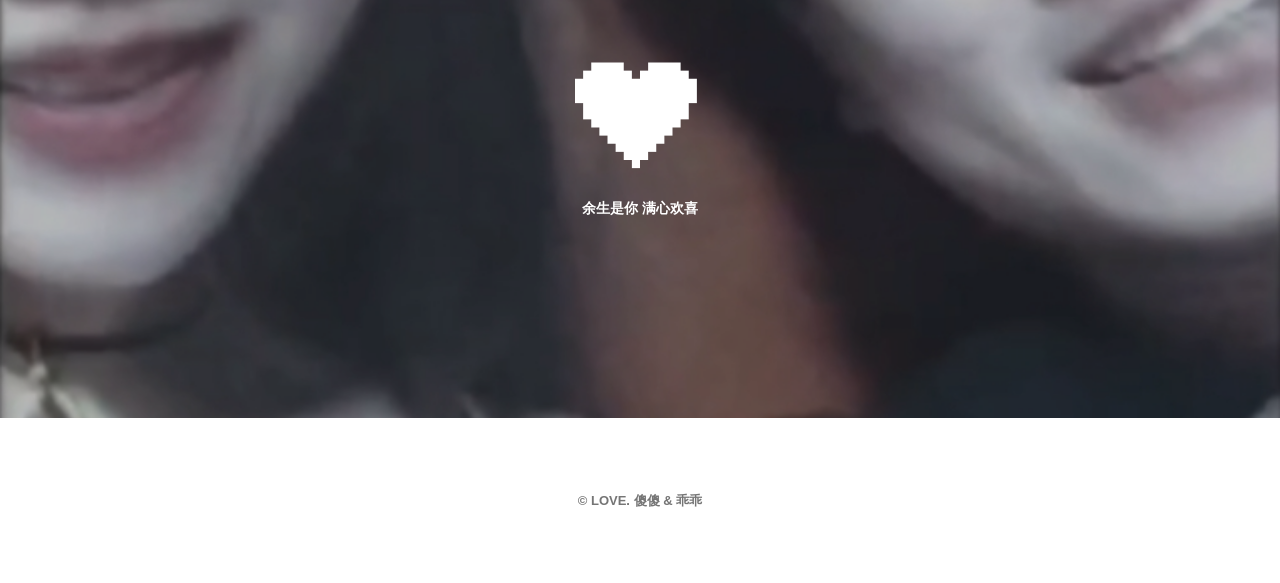
==== commit 83fb6b38: "Add files via upload" ====
--- a/result.html
+++ b/result.html
@@ -1,1052 +1,717 @@
 <!DOCTYPE html>
 <html lang="zh-CN">
 <head>
-    <meta charset="utf-8">
-    <title>我们的爱情故事</title>
-    <meta name="keywords" content="我们的爱情故事">
-    <meta name="description" content="记录我们的美好时光">
-    <meta name="viewport" content="width=device-width, initial-scale=1">
-    
-    <!-- 样式文件 -->
-    <link href="https://cdn.jsdelivr.net/npm/bootstrap@5.3.0/dist/css/bootstrap.min.css" rel="stylesheet">
-    <link href="static/css/base.css" rel="stylesheet">
-    <link href="static/css/main.css" rel="stylesheet">
-    <link href="static/css/venobox.css" rel="stylesheet">
-    <link href="static/css/fonts.css" rel="stylesheet">
-    <link href="static/css/ae168344b8194b348b667f19ac4d1956.css" rel="stylesheet">
-    <link rel="icon" href="./favicon2.ico">
-    
-    <style>
-        :root {
-            --primary-color: #e5214a;
-            --white: #ffffff;
-            --shadow: 0 2px 10px rgba(0, 0, 0, 0.2);
-            --transition: all 0.3s ease;
-        }
-
-        /* 加载动画 */
-        .loader {
-            position: fixed;
-            top: 0;
-            left: 0;
-            width: 100%;
-            height: 100%;
-            background: var(--white);
-            z-index: 9999;
-            display: flex;
-            align-items: center;
-            justify-content: center;
-            transition: opacity 0.5s ease, visibility 0.5s ease;
-        }
-
-        .loader.hidden {
-            opacity: 0;
-            visibility: hidden;
-        }
-
-        .loading-spinner {
-            animation: spin 1s linear infinite;
-        }
-
-        @keyframes spin {
-            from { transform: rotate(0deg); }
-            to { transform: rotate(360deg); }
-        }
-
-        /* 音乐播放器 */
-        .music-player {
-            position: fixed;
-            bottom: 20px;
-            right: 20px;
-            z-index: 1000;
-            width: 40px;
-            height: 40px;
-            border-radius: 50%;
-            background: rgba(255, 255, 255, 0.8);
-            display: flex;
-            align-items: center;
-            justify-content: center;
-            cursor: pointer;
-            box-shadow: var(--shadow);
-            transition: var(--transition);
-        }
-
-        .music-player:hover {
-            transform: scale(1.1);
-            background: rgba(255, 255, 255, 1);
-        }
-
-        .music-player.rotate {
-            animation: rotate 4s linear infinite;
-        }
-
-        @keyframes rotate {
-            to { transform: rotate(360deg); }
-        }
-
-        .progress-ring {
-            position: absolute;
-            top: 0;
-            left: 0;
-            width: 100%;
-            height: 100%;
-        }
-
-        .progress-ring__circle {
-            transition: stroke-dashoffset 0.5s;
-            transform: rotate(-90deg);
-            transform-origin: 50% 50%;
-            stroke: var(--primary-color);
-            stroke-width: 2;
-            fill: transparent;
-        }
-
-        /* 返回顶部按钮 */
-        .scroll-top {
-            position: fixed;
+   <meta charset="utf-8">
+   <title> 我们的爱情故事</title>
+   <meta name="keywords" content="我们的爱情故事">
+   <meta name="description" content="记录我们的美好时光">
+   <meta name="viewport" content="width=device-width, initial-scale=1">
+   <link href="static/css/bootstrap.css" rel="stylesheet" type="text/css" media="all">
+   <link href="static/css/base.css" rel="stylesheet" type="text/css" media="all">
+   <link href="static/css/main.css" rel="stylesheet" type="text/css" media="all">
+   <link href="static/css/venobox.css" rel="stylesheet" type="text/css" media="all">
+   <link href="static/css/fonts.css" rel="stylesheet" type="text/css" media="all">
+   <link href="static/css/ae168344b8194b348b667f19ac4d1956.css" rel="stylesheet">
+   <link rel="icon" href="./favicon2.ico">
+   <style>
+      /* 新增优化样式 */
+      .lazy-load {
+         opacity: 0;
+         transition: opacity 0.3s;
+      }
+      
+      .lazy-loaded {
+         opacity: 1;
+      }
+      
+      .music-player {
+         position: fixed;
+         bottom: 20px;
+         right: 20px;
+         z-index: 1000;
+         width: 40px;
+         height: 40px;
+         border-radius: 50%;
+         background: rgba(255, 255, 255, 0.8);
+         display: flex;
+         align-items: center;
+         justify-content: center;
+         cursor: pointer;
+         box-shadow: 0 2px 10px rgba(0, 0, 0, 0.2);
+         transition: all 0.3s ease;
+      }
+      
+      .music-player:hover {
+         transform: scale(1.1);
+         background: rgba(255, 255, 255, 1);
+      }
+      
+      .music-player.rotate {
+         animation: rotate 4s linear infinite;
+      }
+      
+      @keyframes rotate {
+         from { transform: rotate(0deg); }
+         to { transform: rotate(360deg); }
+      }
+      
+      .progress-ring {
+         position: absolute;
+         top: 0;
+         left: 0;
+         width: 100%;
+         height: 100%;
+      }
+      
+      .progress-ring__circle {
+         transition: stroke-dashoffset 0.5s;
+         transform: rotate(-90deg);
+         transform-origin: 50% 50%;
+      }
+      
+      .scroll-top {
+         position: fixed;
+         bottom: 70px;
+         right: 20px;
+         z-index: 999;
+         width: 40px;
+         height: 40px;
+         border-radius: 50%;
+         background: rgba(255, 255, 255, 0.8);
+         display: flex;
+         align-items: center;
+         justify-content: center;
+         cursor: pointer;
+         opacity: 0;
+         visibility: hidden;
+         transition: all 0.3s ease;
+         box-shadow: 0 2px 10px rgba(0, 0, 0, 0.2);
+      }
+      
+      .scroll-top.visible {
+         opacity: 1;
+         visibility: visible;
+      }
+      
+      .scroll-top:hover {
+         transform: translateY(-5px);
+         background: rgba(255, 255, 255, 1);
+      }
+      
+      /* 新增：返回顶部按钮的进度条 */
+      .scroll-top-progress {
+         position: absolute;
+         top: -2px;
+         left: -2px;
+         width: 44px;
+         height: 44px;
+         border-radius: 50%;
+      }
+      
+      .scroll-top-progress-ring {
+         width: 100%;
+         height: 100%;
+      }
+      
+      .scroll-top-progress-circle {
+         transition: stroke-dashoffset 0.3s;
+         transform: rotate(-90deg);
+         transform-origin: 50% 50%;
+         stroke: #e5214a; /* 改为和音乐进度条相同的颜色 */
+         stroke-width: 2;
+         fill: transparent;
+      }
+      
+      .scroll-top-icon {
+         font-size: 20px;
+         color: #333;
+         position: relative;
+         z-index: 1;
+      }
+      
+      .heart-beat {
+         animation: heartBeat 1.5s ease-in-out infinite;
+      }
+      
+      @keyframes heartBeat {
+         0% { transform: scale(1); }
+         15% { transform: scale(1.2); }
+         30% { transform: scale(1); }
+         45% { transform: scale(1.2); }
+         60% { transform: scale(1); }
+      }
+      
+      .fade-in {
+         opacity: 0;
+         transform: translateY(20px);
+         transition: opacity 0.8s ease, transform 0.8s ease;
+      }
+      
+      .fade-in.visible {
+         opacity: 1;
+         transform: translateY(0);
+      }
+      
+      @media (max-width: 768px) {
+         .music-player {
             bottom: 70px;
-            right: 20px;
-            z-index: 999;
-            width: 40px;
-            height: 40px;
-            border-radius: 50%;
-            background: rgba(255, 255, 255, 0.8);
-            display: flex;
-            align-items: center;
-            justify-content: center;
-            cursor: pointer;
-            opacity: 0;
-            visibility: hidden;
-            transition: var(--transition);
-            box-shadow: var(--shadow);
-        }
-
-        .scroll-top.visible {
-            opacity: 1;
-            visibility: visible;
-        }
-
-        .scroll-top:hover {
-            transform: translateY(-5px);
-            background: rgba(255, 255, 255, 1);
-        }
-
-        .scroll-top-progress {
-            position: absolute;
-            top: -2px;
-            left: -2px;
-            width: 44px;
-            height: 44px;
-            border-radius: 50%;
-        }
-
-        .scroll-top-progress-circle {
-            transition: stroke-dashoffset 0.3s;
-            transform: rotate(-90deg);
-            transform-origin: 50% 50%;
-            stroke: var(--primary-color);
-            stroke-width: 2;
-            fill: transparent;
-        }
-
-        .scroll-top-icon {
-            font-size: 20px;
-            color: #333;
-            position: relative;
-            z-index: 1;
-        }
-
-        /* 动画效果 */
-        .heart-beat {
-            animation: heartBeat 1.5s ease-in-out infinite;
-        }
-
-        @keyframes heartBeat {
-            0%, 60% { transform: scale(1); }
-            15%, 45% { transform: scale(1.2); }
-        }
-
-        .fade-in {
-            opacity: 0;
-            transform: translateY(20px);
-            transition: opacity 0.8s ease, transform 0.8s ease;
-        }
-
-        .fade-in.visible {
-            opacity: 1;
-            transform: translateY(0);
-        }
-
-        /* 图片懒加载 */
-        .lazy-img {
-            opacity: 0;
-            transition: opacity 0.3s;
-        }
-
-        .lazy-img.loaded {
-            opacity: 1;
-        }
-
-        /* 响应式设计 */
-        @media (max-width: 768px) {
-            .music-player {
-                bottom: 70px;
-                right: 15px;
-            }
-            
-            .scroll-top {
-                bottom: 120px;
-                right: 15px;
-            }
-            
-            .block-date-hero ul li {
-                font-size: 18px;
-            }
-            
-            h1.large.mb-20 {
-                font-size: 32px;
-            }
-        }
-
-        @media (max-width: 480px) {
-            .music-player,
-            .scroll-top {
-                width: 36px;
-                height: 36px;
-            }
-            
-            .scroll-top-progress {
-                width: 40px;
-                height: 40px;
-            }
-        }
-        
-        /* 自定义样式 */
-        .hero {
-            position: relative;
-            height: 100vh;
-            display: flex;
-            align-items: center;
-            justify-content: center;
-            color: white;
-            text-align: center;
-        }
-        
-        .background-img {
-            position: absolute;
-            top: 0;
-            left: 0;
-            width: 100%;
-            height: 100%;
-            overflow: hidden;
-        }
-        
-        .background-img img {
-            width: 100%;
-            height: 100%;
-            object-fit: cover;
-        }
-        
-        .inner-hero {
-            position: relative;
-            z-index: 2;
-        }
-        
-        .block-date-hero {
-            margin: 30px 0;
-        }
-        
-        .circle-dashed {
-            display: inline-block;
-            position: relative;
-        }
-        
-        .round-circle {
-            width: 100px;
-            height: 100px;
-            border-radius: 50%;
-            display: flex;
-            align-items: center;
-            justify-content: center;
-            background: rgba(255, 255, 255, 0.1);
-            margin: 0 auto 20px;
-        }
-        
-        .block-date-hero ul {
-            list-style: none;
-            padding: 0;
-            margin: 0;
-        }
-        
-        .block-date-hero ul li {
-            font-size: 24px;
-            margin: 10px 0;
-            font-weight: bold;
-        }
-        
-        .story {
-            position: relative;
-            padding: 120px 0;
-        }
-        
-        .story-row {
-            position: relative;
-            margin: 100px 0;
-        }
-        
-        .circle-dashed.timeline {
-            position: absolute;
-            left: 50%;
-            transform: translateX(-50%);
-            z-index: 1;
-        }
-        
-        .couple-story {
-            padding: 20px;
-            background: rgba(255, 255, 255, 0.8);
-            border-radius: 10px;
-            box-shadow: 0 5px 15px rgba(0, 0, 0, 0.1);
-        }
-        
-        .date {
-            position: relative;
-            padding: 150px 0;
-            color: white;
-            text-align: center;
-        }
-        
-        .album {
-            padding: 120px 0;
-            background: #f8f9fa;
-        }
-        
-        .block-img {
-            margin-bottom: 30px;
-            overflow: hidden;
-            border-radius: 10px;
-            box-shadow: 0 5px 15px rgba(0, 0, 0, 0.1);
-            transition: transform 0.3s ease;
-        }
-        
-        .block-img:hover {
-            transform: translateY(-5px);
-        }
-        
-        .block-img img {
-            width: 100%;
-            height: 250px;
-            object-fit: cover;
-            transition: transform 0.5s ease;
-        }
-        
-        .block-img:hover img {
-            transform: scale(1.05);
-        }
-        
-        .just-married {
-            position: relative;
-            padding: 200px 0;
-            color: white;
-            text-align: center;
-        }
-        
-        .footer {
-            padding: 70px 0;
-            background: #333;
-            color: white;
-            text-align: center;
-        }
-        
-        .title {
-            font-size: 48px;
-            margin-bottom: 20px;
-            font-weight: 300;
-        }
-        
-        .digit {
-            font-weight: bold;
-            color: var(--primary-color);
-        }
-        
-        .but {
-            display: inline-block;
-            padding: 12px 30px;
-            background: var(--primary-color);
-            color: white;
-            border-radius: 30px;
-            text-decoration: none;
-            font-weight: bold;
-            position: relative;
-            overflow: hidden;
-            transition: all 0.3s ease;
-        }
-        
-        .but:hover {
-            transform: translateY(-3px);
-            box-shadow: 0 10px 20px rgba(229, 33, 74, 0.3);
-            color: white;
-        }
-        
-        .header {
-            position: fixed;
-            top: 0;
-            left: 0;
-            width: 100%;
-            padding: 20px 0;
-            z-index: 100;
-            transition: all 0.3s ease;
-        }
-        
-        .header.scrolled {
-            background: rgba(255, 255, 255, 0.95);
-            box-shadow: 0 2px 10px rgba(0, 0, 0, 0.1);
-            padding: 10px 0;
-        }
-        
-        .main-nav ul {
-            list-style: none;
-            padding: 0;
-            margin: 0;
-            display: flex;
-        }
-        
-        .main-nav ul li {
-            margin: 0 15px;
-        }
-        
-        .main-nav ul li a {
-            color: white;
-            text-decoration: none;
-            font-weight: bold;
-            transition: color 0.3s ease;
-        }
-        
-        .header.scrolled .main-nav ul li a {
-            color: #333;
-        }
-        
-        .main-nav ul li a:hover {
-            color: var(--primary-color);
-        }
-        
-        .logo h2 {
-            color: white;
-            margin: 0;
-            font-weight: bold;
-        }
-        
-        .header.scrolled .logo h2 {
-            color: #333;
-        }
-    </style>
+            right: 15px;
+         }
+         
+         .scroll-top {
+            bottom: 120px;
+            right: 15px;
+         }
+         
+         .block-date-hero ul li {
+            font-size: 18px;
+         }
+         
+         h1.large.mb-20 {
+            font-size: 32px;
+         }
+      }
+   </style>
 </head>
 <body>
-    <div class="loader">
-        <div class="loader-inner">
-            <svg width="60" height="60" viewBox="0 0 100 100" class="loading-spinner">
-                <circle cx="50" cy="50" r="21" fill="var(--primary-color)" stroke-width="2"></circle>
-            </svg>
-        </div>
-    </div>
-    
-    <!-- 音乐播放器 -->
-    <div class="music-player" id="musicPlayer" aria-label="音乐播放器" role="button" tabindex="0">
-        <svg class="progress-ring" width="40" height="40">
-            <circle class="progress-ring__circle" r="18" cx="20" cy="20"/>
-        </svg>
-        <i class="icon-music" style="font-size: 20px; color: var(--primary-color);">♪</i>
-    </div>
-    
-    <!-- 返回顶部按钮 -->
-    <div class="scroll-top" id="scrollTop" aria-label="返回顶部" role="button" tabindex="0">
-        <div class="scroll-top-progress">
-            <svg class="scroll-top-progress-ring" width="44" height="44">
-                <circle class="scroll-top-progress-circle" r="20" cx="22" cy="22"/>
-            </svg>
-        </div>
-        <i class="scroll-top-icon">▲</i>
-    </div>
-    
-    <div class="wrapper">
-        <section class="hero overlay" id="home">
-            <div class="background-img">
-                <img src="https://images.unsplash.com/photo-1518568814500-bf0f8d125f46?ixlib=rb-4.0.3&ixid=M3wxMjA3fDB8MHxwaG90by1wYWdlfHx8fGVufDB8fHx8fA%3D%3D&auto=format&fit=crop&w=2070&q=80" alt="傻傻&乖乖" class="lazy-img" loading="lazy">
-            </div>
-            <header class="header default">
-                <div class="container">
-                    <div class="row align-items-center">
-                        <div class="col-md-4">
-                            <a class="logo scroll" href="#home">
-                                <h2>LOVE QIANTING</h2>
-                            </a>
-                        </div>
-                        <div class="col-md-8">
-                            <nav class="main-nav">
-                                <div class="toggle-mobile-but d-md-none">
-                                    <a href="#" class="mobile-but" aria-label="导航菜单">
-                                        <div class="lines"></div>
-                                    </a>
-                                </div>
-                                <ul class="d-none d-md-flex justify-content-end">
-                                    <li><a class="scroll" href="#home">爱的首页</a></li>
-                                    <li><a class="scroll" href="#story">爱的故事</a></li>
-                                    <li><a class="scroll" href="#album">爱的相册</a></li>
-                                </ul>
-                            </nav>
-                        </div>
-                    </div>
-                </div>
-            </header>
-            <div class="inner-hero">
-                <div class="container hero-content">
-                    <div class="row">
-                        <div class="col-sm-12 text-center">
-                            <h1 class="large mb-20 fade-in">i love you</h1>
-                            <div class="block-date-hero fade-in">
-                                <div class="circle-dashed bg-n">
-                                    <div class="round-circle heart-beat">
-                                        <svg viewBox="0 0 103 103" class="dashed-border">
-                                            <circle cx="50%" cy="50%" r="50"></circle>
-                                        </svg>
-                                        <i class="icon-heart">❤</i>
-                                    </div>
-                                </div>
-                                <ul>
-                                    <li>余星星</li>
-                                    <li>朱智强</li>
-                                </ul>
-                            </div>
-                        </div>
-                    </div>
-                </div>
-            </div>
-        </section>
-        
-        <section id="story" class="story pt-120 pb-120">
-            <div class="container">
-                <div class="row">
-                    <div class="col-sm-12 text-center mb-100 fade-in">
-                        <h1 class="title">Our love story</h1>
-                        <p>The Story of our love</p>
-                    </div>
-                </div>
-                <div class="row">
-                    <div class="col-md-6 offset-md-3 col-sm-8 offset-sm-2 text-center mb-30 fade-in">
-                        <h2 class="heavy">望尽星辰 梦里是你<br><span>关于美好 要从我遇见你的那天开始</span></h2>
-                    </div>
-                </div>
-                <div class="row story-row mt-100 mb-100 fade-in">
-                    <div class="circle-dashed timeline bg">
-                        <div class="round-circle bg before">
-                            <svg viewBox="0 0 103 103" class="dashed-border">
-                                <circle cx="50%" cy="50%" r="50"></circle>
-                            </svg>
-                            <i class="icon-heart">❤</i>
-                        </div>
-                    </div>
-                    <div class="col-sm-5">
-                        <div class="couple-story text-right">
-                            <p>你在的时候，你就是全世界，你不在的时候，全世界都是你。</p>
-                        </div>
-                    </div>
-                    <div class="col-sm-5 offset-sm-2">
-                        <div class="couple-story">
-                            <p>莎士比亚说过：爱情是一种甜蜜的痛苦，但是我愿意忍受这种痛苦，莎士比亚还说过，世界上没有比服侍爱情更快乐的了，你愿不愿意享受这种快乐？当然你是愿意的 ~ 嘿嘿！</p>
-                        </div>
-                    </div>
-                </div>
-                <div class="row story-row mt-100 mb-80 fade-in">
-                    <div class="circle-dashed timeline bg green">
-                        <div class="round-circle green before">
-                            <svg viewBox="0 0 103 103" class="dashed-border">
-                                <circle cx="50%" cy="50%" r="50"></circle>
-                            </svg>
-                            <i class="icon-heart">❤</i>
-                        </div>
-                    </div>
-                    <div class="col-sm-5">
-                        <div class="couple-story text-right">
-                            <p>如果我从没遇见你，如果我从没爱上你，如果我一开始没坚信，也许我就不会是现在的这个自己。</p>
-                        </div>
-                    </div>
-                    <div class="col-sm-5 offset-sm-2">
-                        <div class="couple-story">
-                            <p>有一种爱的感觉，叫感同身受。有一种爱的默契，叫心有灵犀。有一种爱的承诺，叫天长地久。</p>
-                        </div>
-                    </div>
-                </div>
-                <div class="row">
-                    <div class="col-md-12 text-center mt-100 fade-in">
-                        <a href="#home" class="but scroll">
-                            <span>Home</span>
-                        </a>
-                    </div>
-                </div>
-            </div>
-        </section>
-        
-        <section class="date pt-150 pb-150 overlay">
-            <div class="background-img">
-                <img src="https://images.unsplash.com/photo-1519225421980-715cb0215aed?ixlib=rb-4.0.3&ixid=M3wxMjA3fDB8MHxwaG90by1wYWdlfHx8fGVufDB8fHx8fA%3D%3D&auto=format&fit=crop&w=2070&q=80" alt="爱情计时" class="lazy-img" loading="lazy">
-            </div>
-            <div class="container">
-                <div class="row">
-                    <div class="col-sm-12 text-center">
-                        <div class="block-content front-p fade-in">
-                            <h2 class="typo">Love the date</h2>
-                            <span id="elapseClock" class="text-white" style="font-size: 45px;font-weight: 300;"></span>
-                        </div>
-                    </div>
-                </div>
-            </div>
-        </section>
-        
-        <section id="album" class="album bg-grey pt-120 pb-120">
-            <div class="container">
-                <div class="row">
-                    <div class="col-sm-12 text-center mb-100 fade-in">
-                        <h1 class="title">爱的相册</h1>
-                        <p>Album of Love</p>
-                    </div>
-                </div>
-                <div class="row mb-30">
-                    <div class="col-md-4 col-sm-6 col-xs-12">
-                        <div class="block-img">
-                            <a href="https://images.unsplash.com/photo-1518568814500-bf0f8d125f46?ixlib=rb-4.0.3&ixid=M3wxMjA3fDB8MHxwaG90by1wYWdlfHx8fGVufDB8fHx8fA%3D%3D&auto=format&fit=crop&w=2070&q=80" class="venobox" data-gall="loveGallery">
-                                <div class="background-img">
-                                    <img alt="" src="https://images.unsplash.com/photo-1518568814500-bf0f8d125f46?ixlib=rb-4.0.3&ixid=M3wxMjA3fDB8MHxwaG90by1wYWdlfHx8fGVufDB8fHx8fA%3D%3D&auto=format&fit=crop&w=2070&q=80" class="lazy-img" loading="lazy">
-                                </div>
-                            </a>
-                        </div>
-                    </div>
-                    <div class="col-md-4 col-sm-6 col-xs-12">
-                        <div class="block-img">
-                            <a href="https://images.unsplash.com/photo-1519225421980-715cb0215aed?ixlib=rb-4.0.3&ixid=M3wxMjA3fDB8MHxwaG90by1wYWdlfHx8fGVufDB8fHx8fA%3D%3D&auto=format&fit=crop&w=2070&q=80" class="venobox" data-gall="loveGallery">
-                                <div class="background-img">
-                                    <img alt="" src="https://images.unsplash.com/photo-1519225421980-715cb0215aed?ixlib=rb-4.0.3&ixid=M3wxMjA3fDB8MHxwaG90by1wYWdlfHx8fGVufDB8fHx8fA%3D%3D&auto=format&fit=crop&w=2070&q=80" class="lazy-img" loading="lazy">
-                                </div>
-                            </a>
-                        </div>
-                    </div>
-                    <div class="col-md-4 col-sm-6 col-xs-12">
-                        <div class="block-img">
-                            <a href="https://images.unsplash.com/photo-1534528741775-53994a69daeb?ixlib=rb-4.0.3&ixid=M3wxMjA3fDB8MHxwaG90by1wYWdlfHx8fGVufDB8fHx8fA%3D%3D&auto=format&fit=crop&w=2070&q=80" class="venobox" data-gall="loveGallery">
-                                <div class="background-img">
-                                    <img alt="" src="https://images.unsplash.com/photo-1534528741775-53994a69daeb?ixlib=rb-4.0.3&ixid=M3wxMjA3fDB8MHxwaG90by1wYWdlfHx8fGVufDB8fHx8fA%3D%3D&auto=format&fit=crop&w=2070&q=80" class="lazy-img" loading="lazy">
-                                </div>
-                            </a>
-                        </div>
-                    </div>
-                    <div class="col-md-4 col-sm-6 col-xs-12">
-                        <div class="block-img">
-                            <a href="https://images.unsplash.com/photo-1534528741775-53994a69daeb?ixlib=rb-4.0.3&ixid=M3wxMjA3fDB8MHxwaG90by1wYWdlfHx8fGVufDB8fHx8fA%3D%3D&auto=format&fit=crop&w=2070&q=80" class="venobox" data-gall="loveGallery">
-                                <div class="background-img">
-                                    <img alt="" src="https://images.unsplash.com/photo-1534528741775-53994a69daeb?ixlib=rb-4.0.3&ixid=M3wxMjA3fDB8MHxwaG90by1wYWdlfHx8fGVufDB8fHx8fA%3D%3D&auto=format&fit=crop&w=2070&q=80" class="lazy-img" loading="lazy">
-                                </div>
-                            </a>
-                        </div>
-                    </div>
-                    <div class="col-md-4 col-sm-6 col-xs-12">
-                        <div class="block-img">
-                            <a href="https://images.unsplash.com/photo-1518568814500-bf0f8d125f46?ixlib=rb-4.0.3&ixid=M3wxMjA3fDB8MHxwaG90by1wYWdlfHx8fGVufDB8fHx8fA%3D%3D&auto=format&fit=crop&w=2070&q=80" class="venobox" data-gall="loveGallery">
-                                <div class="background-img">
-                                    <img alt="" src="https://images.unsplash.com/photo-1518568814500-bf0f8d125f46?ixlib=rb-4.0.3&ixid=M3wxMjA3fDB8MHxwaG90by1wYWdlfHx8fGVufDB8fHx8fA%3D%3D&auto=format&fit=crop&w=2070&q=80" class="lazy-img" loading="lazy">
-                                </div>
-                            </a>
-                        </div>
-                    </div>
-                    <div class="col-md-4 col-sm-6 col-xs-12">
-                        <div class="block-img">
-                            <a href="https://images.unsplash.com/photo-1519225421980-715cb0215aed?ixlib=rb-4.0.3&ixid=M3wxMjA3fDB8MHxwaG90by1wYWdlfHx8fGVufDB8fHx8fA%3D%3D&auto=format&fit=crop&w=2070&q=80" class="venobox" data-gall="loveGallery">
-                                <div class="background-img">
-                                    <img alt="" src="https://images.unsplash.com/photo-1519225421980-715cb0215aed?ixlib=rb-4.0.3&ixid=M3wxMjA3fDB8MHxwaG90by1wYWdlfHx8fGVufDB8fHx8fA%3D%3D&auto=format&fit=crop&w=2070&q=80" class="lazy-img" loading="lazy">
-                                </div>
-                            </a>
-                        </div>
-                    </div>
-                </div>
-            </div>
-        </section>
-        
-        <section class="just-married pt-200 pb-200 overlay">
-            <div class="background-img">
-                <img src="https://images.unsplash.com/photo-1518568814500-bf0f8d125f46?ixlib=rb-4.0.3&ixid=M3wxMjA3fDB8MHxwaG90by1wYWdlfHx8fGVufDB8fHx8fA%3D%3D&auto=format&fit=crop&w=2070&q=80" alt="余生是你" class="lazy-img" loading="lazy">
-            </div>
-            <div class="container">
-                <div class="row">
-                    <div class="col-sm-12 text-center">
-                        <div class="block-content front-p fade-in">
-                            <h2 class="typo">❤</h2>
-                            <h2 class="heavy uppercase mt-10 light">余生是你 满心欢喜</h2>
-                        </div>
-                    </div>
-                </div>
-            </div>
-        </section>
-        
-        <footer class="footer pt-70 pb-70">
-            <div class="container">
-                <div class="row">
-                    <div class="col-sm-12 text-center">
-                        <p class="uppercase heavy normal">&copy; love. 傻傻 & 乖乖</p>
-                    </div>
-                </div>
-            </div>
-        </footer>
-        
-        <audio src="./bgMusic.mp3" loop id="bgMusic" preload="metadata" style="display:none"></audio>
-    </div>
-    
-    <!-- 脚本文件 -->
-    <script src="https://cdn.jsdelivr.net/npm/bootstrap@5.3.0/dist/js/bootstrap.bundle.min.js"></script>
-    <script src="static/js/jquery-1.12.4.min.js"></script>
-    <script src="static/js/jquery.countdown.min.js"></script>
-    <script src="static/js/venobox.min.js"></script>
-    <script src="static/js/smooth-scroll.js"></script>
-    <script src="static/js/script.js"></script>
+   <div class="loader">
+      <div class="loader-inner">
+         <svg width="120" height="220" viewbox="0 0 100 100" class="loading-spinner" version="1.1">
+            <circle class="spinner" cx="50" cy="50" r="21" fill="#ffffff" stroke-width="2"></circle>
+         </svg>
+      </div>
+   </div>
+   
+   <!-- 音乐播放器 -->
+   <div class="music-player" id="music-player">
+      <svg class="progress-ring" width="40" height="40">
+        <circle class="progress-ring__circle" stroke="#e5214a" stroke-width="2" fill="transparent" r="18" cx="20" cy="20"/>
+      </svg>
+      <i class="icon-music" style="font-size: 20px; color: #e5214a;"></i>
+   </div>
+   
+   <!-- 返回顶部按钮 -->
+   <div class="scroll-top" id="scroll-top">
+      <div class="scroll-top-progress">
+         <svg class="scroll-top-progress-ring" width="44" height="44">
+            <circle class="scroll-top-progress-circle" r="20" cx="22" cy="22"/>
+         </svg>
+      </div>
+      <i class="scroll-top-icon">▲</i>
+   </div>
+   
+   <div class="wrapper">
+      <section class="hero overlay" id="home">
+         <div class="background-img">
+            <img src="static/picture/149760288381289.jpg" alt="傻傻&乖乖">
+         </div>
+         <header class="header default">
+            <div class="left-part">
+               <a class="logo scroll" href="#home">
+                  <h2>LOVE QIANTING</h2>
+               </a>
+            </div>
+            <div class="right-part">
+               <nav class="main-nav">
+                  <div class="toggle-mobile-but">
+                     <a href="#" class="mobile-but">
+                        <div class="lines"></div>
+                     </a>
+                  </div>
+                  <ul>
+                     <li><a class="scroll" href="#home">爱的首页</a></li>
+                     <li><a class="scroll" href="#story">爱的故事</a></li>
+                     <li><a class="scroll" href="#album">爱的相册</a></li>
+                  </ul>
+               </nav>
+            </div>
+         </header>
+         <div class="inner-hero">
+            <div class="container hero-content">
+               <div class="row">
+                  <div class="col-sm-12 text-center">
+                     <h1 class="large mb-20">i love you</h1>
+                     <div class="block-date-hero">
+                        <div class="circle-dashed bg-n">
+                           <div class="round-circle heart-beat">
+                              <svg viewbox="0 0 103 103" version="1.1" class="dashed-border">
+                                 <circle cx="50%" cy="50%" r="50"></circle>
+                              </svg>
+                              <i class="icon-heart"></i>
+                           </div>
+                        </div>
+                        <ul>
+                           <li>余星星</li>
+                           <li>朱智强</li>
+                        </ul>
+                     </div>
+                     <p class="mt-20 lead"></p>
+                  </div>
+               </div>
+            </div>
+         </div>
+      </section>
+      
+      <section id="story" class="story pt-120 pb-120">
+         <svg class="section-dashed" version="1.1" x="0px" y="0px" width="50px" height="578px" xml:space="preserve">
+            <path class="dashed-line" stroke-width="1" d="M30 0 v600 400"></path>
+         </svg>
+         <div class="container">
+            <div class="row">
+               <div class="col-sm-12 text-center mb-100 fade-in">
+                  <h1 class="title">Our love story</h1>
+                  <p>The Story of our love</p>
+               </div>
+            </div>
+            <div class="row">
+               <div class="col-md-4 col-md-offset-4 col-sm-8 col-sm-offset-2 text-center mb-30 fade-in">
+                  <h2 class="heavy">望尽星辰 梦里是你<br><span>关于美好 要从我遇见你的那天开始</span></h2>
+               </div>
+            </div>
+            <div class="row story-row mt-100 mb-100 fade-in">
+               <div class="circle-dashed timeline bg">
+                  <div class="round-circle bg before">
+                     <svg viewbox="0 0 103 103" version="1.1" class="dashed-border">
+                        <circle cx="50%" cy="50%" r="50"></circle>
+                     </svg>
+                     <i class="icon-heart"></i>
+                  </div>
+               </div>
+               <div class="col-sm-5 ">
+                  <div class="couple-story text-right">
+                     <p>你在的时候，你就是全世界，你不在的时候，全世界都是你。</p>
+                  </div>
+               </div>
+               <div class="col-sm-5 col-sm-offset-2">
+                  <div class="couple-story">
+                     <p>莎士比亚说过：爱情是一种甜蜜的痛苦，但是我愿意忍受这种痛苦，莎士比亚还说过，世界上没有比服侍爱情更快乐的了，你愿不愿意享受这种快乐？当然你是愿意的 ~ 嘿嘿！</p>
+                  </div>
+               </div>
+            </div>
+            <div class="row story-row mt-100 mb-80 fade-in">
+               <div class="circle-dashed timeline bg green">
+                  <div class="round-circle  green before">
+                     <svg viewbox="0 0 103 103" version="1.1" class="dashed-border">
+                        <circle cx="50%" cy="50%" r="50"></circle>
+                     </svg>
+                     <i class="icon-heart"></i>
+                  </div>
+               </div>
+               <div class="col-sm-5 ">
+                  <div class="couple-story text-right">
+                     <p>如果我从没遇见你，如果我从没爱上你，如果我一开始没坚信，也许我就不会是现在的这个自己。</p>
+                  </div>
+               </div>
+               <div class="col-sm-5 col-sm-offset-2">
+                  <div class="couple-story">
+                     <p>有一种爱的感觉，叫感同身受。有一种爱的默契，叫心有灵犀。有一种爱的承诺，叫天长地久。</p>
+                  </div>
+               </div>
+            </div>
+            <div class="row">
+               <div class="col-md-12  text-center mt-100 fade-in">
+                  <a href="#home" class="but scroll">
+                     <span>Home</span>
+                     <svg class="but-svg" width="175" height="50" viewbox="0 0 415 120">
+                        <rect class="but-rect" x="10" y="10" width="400" height="100" rx="6" ry="6"></rect>
+                     </svg>
+                  </a>
+               </div>
+            </div>
+         </div>
+      </section>
+      
+      <section class="date pt-150 pb-150 overlay">
+         <div class="background-img">
+            <img src="static/picture/4.jpg" alt="爱情计时">
+         </div>
+         <div class="container">
+            <div class="row">
+               <h2 class="indent">Love the date</h2>
+               <div class="col-sm-12 text-center">
+                  <div class="block-content front-p fade-in">
+                     <h2 class="typo">Love the date</h2>
+                     <span id="elapseClock" class="text-white" style="font-size: 45px;font-weight: 300;">days <span
+                           class="digit">20</span> hours <span class="digit">14</span> minutes <span
+                           class="digit">00</span> seconds</span>
+                  </div>
+               </div>
+            </div>
+         </div>
+      </section>
+      
+      <section id="album" class="album bg-grey pt-120 pb-120">
+         <div class="container">
+            <div class="row">
+               <div class="col-sm-12 text-center mb-100 fade-in">
+                  <h1 class="title">爱的相册</h1>
+                  <p>Album of Love</p>
+               </div>
+            </div>
+            <div class="row mb-30">
+               <h2 class="indent">Photo album</h2>
+               <div class="col-md-4 col-sm-4 col-xs-12 ">
+                  <div class="block-img">
+                     <a href="static/picture/Ha2f9396264034bdb8c34d519c727381.jpg" class="venobox" data-gall="loveGallery">
+                        <div class="background-img">
+                           <img alt="" src="static/picture/Ha2f9396264034bdb8c34d519c727381.jpg">
+                        </div>
+                     </a>
+                  </div>
+               </div>
+                           <div class="col-md-4 col-sm-4 col-xs-12 ">
+                  <div class="block-img">
+                     <a href="static/picture/202509121286.jpg" class="venobox" data-gall="loveGallery">
+                        <div class="background-img">
+                           <img alt="" src="static/picture/202509121286.jpg">
+                        </div>
+                     </a>
+</div>
+               </div>
+               <div class="col-md-4 col-sm-4 col-xs-12 ">
+                  <div class="block-img">
+                     <a href="static/picture/202509121964.jpg" class="venobox" data-gall="loveGallery">
+                        <div class="background-img">
+                           <img alt="" src="static/picture/202509121964.jpg">
+                        </div>
+                     </a>
+</div>
+               </div>
+               <div class="col-md-4 col-sm-4 col-xs-12 ">
+                  <div class="block-img">
+                     <a href="static/picture/202509123441.jpg" class="venobox" data-gall="loveGallery">
+                        <div class="background-img">
+                           <img alt="" src="static/picture/202509123441.jpg">
+                        </div>
+                     </a>
+</div>
+               </div>
+               <div class="col-md-4 col-sm-4 col-xs-12 ">
+                  <div class="block-img">
+                     <a href="static/picture/202509122682.jpg" class="venobox" data-gall="loveGallery">
+                        <div class="background-img">
+                           <img alt="" src="static/picture/202509122682.jpg">
+                        </div>
+                     </a>
+</div>
+               </div>
+               <div class="col-md-4 col-sm-4 col-xs-12 ">
+                  <div class="block-img">
+                     <a href="static/picture/202509124372.jpg" class="venobox" data-gall="loveGallery">
+                        <div class="background-img">
+                           <img alt="" src="static/picture/202509124372.jpg">
+                        </div>
+                     </a>
+</div>
+               </div>
+               <div class="col-md-4 col-sm-4 col-xs-12 ">
+                  <div class="block-img">
+                     <a href="static/picture/202509124520.jpg" class="venobox" data-gall="loveGallery">
+                        <div class="background-img">
+                           <img alt="" src="static/picture/202509124520.jpg">
+                        </div>
+                     </a>
+</div>
+               </div>
+               <div class="col-md-4 col-sm-4 col-xs-12 ">
+                  <div class="block-img">
+                     <a href="static/picture/202509125388.jpg" class="venobox" data-gall="loveGallery">
+                        <div class="background-img">
+                           <img alt="" src="static/picture/202509125388.jpg">
+                        </div>
+                     </a>
+</div>
+               </div>
+               <div class="col-md-4 col-sm-4 col-xs-12 ">
+                  <div class="block-img">
+                     <a href="static/picture/202509126419.jpg" class="venobox" data-gall="loveGallery">
+                        <div class="background-img">
+                           <img alt="" src="static/picture/202509126419.jpg">
+                        </div>
+                     </a>
+</div>
+               </div>
+               <div class="col-md-4 col-sm-4 col-xs-12 ">
+                  <div class="block-img">
+                     <a href="static/picture/202509128303.jpg" class="venobox" data-gall="loveGallery">
+                        <div class="background-img">
+                           <img alt="" src="static/picture/202509128303.jpg">
+                        </div>
+                     </a>
+                  </div>
+               </div>
+               <div class="col-md-4 col-sm-4 col-xs-12 ">
+                  <div class="block-img">
+                     <a href="static/picture/t012620fb21ab954ad5.jpg" class="venobox" data-gall="loveGallery">
+                        <div class="background-img">
+                           <img alt="" src="static/picture/t012620fb21ab954ad5.jpg">
+                        </div>
+                     </a>
+                  </div>
+               </div>
+               <div class="col-md-4 col-sm-4 col-xs-12 ">
+                  <div class="block-img">
+                     <a href="static/picture/t0168b6fe7b1aa99a24.jpg" class="venobox" data-gall="loveGallery">
+                        <div class="background-img">
+                           <img alt="" src="static/picture/t0168b6fe7b1aa99a24.jpg">
+                        </div>
+                     </a>
+                  </div>
+               </div>
+               <div class="col-md-4 col-sm-4 col-xs-12">
+                  <div class="block-img">
+                     <a href="static/picture/t019345b3737a12ab0c.jpg" class="venobox" data-gall="loveGallery">
+                        <div class="background-img">
+                           <img alt="" src="static/picture/t019345b3737a12ab0c.jpg">
+                        </div>
+                     </a>
+                  </div>
+               </div>
+               <div class="col-md-4 col-sm-4 col-xs-12 ">
+                  <div class="block-img">
+                     <a href="static/picture/Hfe8d4f1c618f44138fba7b1ad43d1e3.jpg" class="venobox" data-gall="loveGallery">
+                        <div class="background-img">
+                           <img alt="" src="static/picture/Hfe8d4f1c618f44138fba7b1ad43d1e3.jpg">
+                        </div>
+                     </a>
+                                       </div>
+               </div>
+               <div class="col-md-4 col-sm-4 col-xs-12 ">
+                  <div class="block-img">
+                     <a href="static/picture/t0109082874b6dc40e6.jpg" class="venobox" data-gall="loveGallery">
+                        <div class="background-img">
+                           <img alt="" src="static/picture/t0109082874b6dc40e6.jpg">
+                        </div>
+                     </a>
+                  </div>
+               </div>
+            </div>
+         </div>
+      </section>
+      
+      <section class="just-married pt-200 pb-200 overlay">
+         <div class="background-img">
+            <img src="static/picture/17.jpg" alt="余生是你">
+         </div>
+         <div class="container">
+            <div class="row">
+               <div class="col-sm-12 text-center">
+                  <div class="block-content front-p fade-in">
+                     <h2 class="typo">❤</h2>
+                     <h2 class="heavy uppercase mt-10 light">余生是你 满心欢喜</h2>
+                  </div>
+               </div>
+            </div>
+         </div>
+      </section>
+      
+      <footer class="footer pt-70 pb-70">
+         <div class="container">
+            <div class="row">
+               <div class="col-sm-12 text-center">
+                  <p class="uppercase heavy normal">&copy; love. 傻傻 & 乖乖</p>
+               </div>
+            </div>
+         </div>
+      </footer>
+      
+      <audio src="./bgMusic.mp3" loop="loop" id="bgmusic" style="display:none"></audio>
+   </div>
+   
+   <script src="static/js/jquery-1.12.4.min.js" type="text/javascript"></script>
+   <script src="static/js/jquery.countdown.min.js" type="text/javascript"></script>
+   <script src="static/js/venobox.min.js" type="text/javascript"></script>
+   <script src="static/js/smooth-scroll.js" type="text/javascript"></script>
+   <script src="static/js/script.js" type="text/javascript"></script>
 
-    <script>
-        // 使用模块化方式组织代码
-        (function() {
-            'use strict';
+   <script>
+      // 优化后的音乐播放控制
+      (function () {
+         var audioEl = document.getElementById('bgmusic');
+         var musicPlayer = document.getElementById('music-player');
+         var circle = document.querySelector('.progress-ring__circle');
+         var radius = circle.r.baseVal.value;
+         var circumference = 2 * Math.PI * radius;
+         
+         circle.style.strokeDasharray = circumference + ' ' + circumference;
+         circle.style.strokeDashoffset = circumference;
+         
+         function setProgress(percent) {
+            const offset = circumference - (percent / 100) * circumference;
+            circle.style.strokeDashoffset = offset;
+         }
+         
+         function toggleMusic() {
+            if (audioEl.paused) {
+               audioEl.play().catch(function(e) {
+                  console.log('播放失败:', e);
+               });
+               musicPlayer.classList.add('rotate');
+               setProgress(100);
+            } else {
+               audioEl.pause();
+               musicPlayer.classList.remove('rotate');
+               setProgress(0);
+            }
+         }
+         
+         // 点击音乐播放器控制音乐
+         musicPlayer.addEventListener('click', toggleMusic);
+         
+         // 音频时间更新
+         audioEl.addEventListener('timeupdate', function() {
+            if (audioEl.duration) {
+               var percent = (audioEl.currentTime / audioEl.duration) * 100;
+               setProgress(percent);
+            }
+         });
+         
+         // 音频结束时重置进度
+         audioEl.addEventListener('ended', function() {
+            setProgress(0);
+            musicPlayer.classList.remove('rotate');
+         });
+         
+         // 尝试自动播放（需要用户交互）
+         function tryAutoPlay() {
+            audioEl.play().then(function() {
+               musicPlayer.classList.add('rotate');
+               setProgress(100);
+            }).catch(function(e) {
+               console.log('自动播放被阻止，需要用户交互');
+            });
+         }
+         
+         // 页面加载后尝试自动播放
+         window.addEventListener('load', function() {
+            setTimeout(tryAutoPlay, 1000);
+         });
+         
+         // 用户交互后尝试播放
+         document.addEventListener('click', function() {
+            if (audioEl.paused) {
+               tryAutoPlay();
+            }
+         }, { once: true });
+         
+      })();
+      
+      // 返回顶部功能
+      (function() {
+         var scrollTopBtn = document.getElementById('scroll-top');
+         var scrollProgressCircle = document.querySelector('.scroll-top-progress-circle');
+         var radius = scrollProgressCircle.r.baseVal.value;
+         var circumference = 2 * Math.PI * radius;
+         
+         scrollProgressCircle.style.strokeDasharray = circumference + ' ' + circumference;
+         scrollProgressCircle.style.strokeDashoffset = circumference;
+         
+         function setScrollProgress(percent) {
+            const offset = circumference - (percent / 100) * circumference;
+            scrollProgressCircle.style.strokeDashoffset = offset;
+         }
+         
+         window.addEventListener('scroll', function() {
+            var scrollHeight = document.documentElement.scrollHeight - window.innerHeight;
+            var scrolled = (window.pageYOffset / scrollHeight) * 100;
             
-            // 配置常量
-            const CONFIG = {
-                LAZY_LOAD_OFFSET: 150,
-                SCROLL_THRESHOLD: 300,
-                AUTO_PLAY_DELAY: 1000
-            };
+            setScrollProgress(scrolled);
             
-            // DOM 元素缓存
-            const elements = {
-                loader: document.querySelector('.loader'),
-                musicPlayer: document.getElementById('musicPlayer'),
-                scrollTop: document.getElementById('scrollTop'),
-                bgMusic: document.getElementById('bgMusic'),
-                progressCircle: document.querySelector('.progress-ring__circle'),
-                scrollProgressCircle: document.querySelector('.scroll-top-progress-circle'),
-                header: document.querySelector('.header')
-            };
+            if (window.pageYOffset > 300) {
+               scrollTopBtn.classList.add('visible');
+            } else {
+               scrollTopBtn.classList.remove('visible');
+            }
+         });
+         
+         scrollTopBtn.addEventListener('click', function() {
+            window.scrollTo({
+               top: 0,
+               behavior: 'smooth'
+            });
+         });
+      })();
+      
+      // 懒加载和滚动动画
+      (function() {
+         // 懒加载图片
+         function lazyLoad() {
+            var lazyImages = document.querySelectorAll('.lazy-load');
             
-            // 工具函数
-            const utils = {
-                // 节流函数
-                throttle(func, delay) {
-                    let timeoutId;
-                    let lastExecTime = 0;
-                    return function (...args) {
-                        const currentTime = Date.now();
-                        if (currentTime - lastExecTime > delay) {
-                            func.apply(this, args);
-                            lastExecTime = currentTime;
-                        } else {
-                            clearTimeout(timeoutId);
-                            timeoutId = setTimeout(() => {
-                                func.apply(this, args);
-                                lastExecTime = Date.now();
-                            }, delay);
-                        }
-                    };
-                },
-                
-                // 设置圆形进度
-                setCircleProgress(circle, percent) {
-                    const radius = circle.r.baseVal.value;
-                    const circumference = 2 * Math.PI * radius;
-                    const offset = circumference - (percent / 100) * circumference;
-                    
-                    circle.style.strokeDasharray = `${circumference} ${circumference}`;
-                    circle.style.strokeDashoffset = offset;
-                }
-            };
+            lazyImages.forEach(function(img) {
+               if (img.getAttribute('data-src')) {
+                  if (img.getBoundingClientRect().top <= window.innerHeight && img.getBoundingClientRect().bottom >= 0) {
+                     img.src = img.getAttribute('data-src');
+                     img.classList.add('lazy-loaded');
+                     img.removeAttribute('data-src');
+                  }
+               }
+            });
+         }
+         
+         // 滚动显示动画元素
+         function checkFade() {
+            var fadeElements = document.querySelectorAll('.fade-in');
             
-            // 音乐播放器模块
-            const musicPlayer = {
-                init() {
-                    this.setupProgressCircle();
-                    this.bindEvents();
-                    this.tryAutoPlay();
-                },
-                
-                setupProgressCircle() {
-                    if (elements.progressCircle) {
-                        utils.setCircleProgress(elements.progressCircle, 0);
-                    }
-                },
-                
-                bindEvents() {
-                    elements.musicPlayer.addEventListener('click', () => this.toggle());
-                    elements.musicPlayer.addEventListener('keypress', (e) => {
-                        if (e.key === 'Enter' || e.key === ' ') {
-                            this.toggle();
-                        }
-                    });
-                    
-                    elements.bgMusic.addEventListener('timeupdate', () => this.updateProgress());
-                    elements.bgMusic.addEventListener('ended', () => this.onEnded());
-                },
-                
-                toggle() {
-                    if (elements.bgMusic.paused) {
-                        this.play();
-                    } else {
-                        this.pause();
-                    }
-                },
-                
-                async play() {
-                    try {
-                        await elements.bgMusic.play();
-                        elements.musicPlayer.classList.add('rotate');
-                        utils.setCircleProgress(elements.progressCircle, 100);
-                    } catch (error) {
-                        console.log('播放失败:', error);
-                    }
-                },
-                
-                pause() {
-                    elements.bgMusic.pause();
-                    elements.musicPlayer.classList.remove('rotate');
-                    utils.setCircleProgress(elements.progressCircle, 0);
-                },
-                
-                updateProgress() {
-                    if (elements.bgMusic.duration) {
-                        const percent = (elements.bgMusic.currentTime / elements.bgMusic.duration) * 100;
-                        utils.setCircleProgress(elements.progressCircle, percent);
-                    }
-                },
-                
-                onEnded() {
-                    utils.setCircleProgress(elements.progressCircle, 0);
-                    elements.musicPlayer.classList.remove('rotate');
-                },
-                
-                tryAutoPlay() {
-                    setTimeout(() => {
-                        this.play().catch(() => {
-                            console.log('自动播放被阻止，需要用户交互');
-                        });
-                    }, CONFIG.AUTO_PLAY_DELAY);
-                }
-            };
+            fadeElements.forEach(function(el) {
+               var elementTop = el.getBoundingClientRect().top;
+               var elementVisible = 150;
+               
+               if (elementTop < window.innerHeight - elementVisible) {
+                  el.classList.add('visible');
+               }
+            });
+         }
+         
+         // 初始化
+         window.addEventListener('load', function() {
+            // 将图片src转移到data-src，实现懒加载
+            var images = document.querySelectorAll('.lazy-load');
+            images.forEach(function(img) {
+               var src = img.src;
+               img.src = '';
+               img.setAttribute('data-src', src);
+            });
             
-            // 返回顶部模块
-            const scrollTop = {
-                init() {
-                    this.setupProgressCircle();
-                    this.bindEvents();
-                },
-                
-                setupProgressCircle() {
-                    if (elements.scrollProgressCircle) {
-                        utils.setCircleProgress(elements.scrollProgressCircle, 0);
-                    }
-                },
-                
-                bindEvents() {
-                    const throttledScroll = utils.throttle(() => this.onScroll(), 100);
-                    window.addEventListener('scroll', throttledScroll);
-                    
-                    elements.scrollTop.addEventListener('click', () => this.scrollToTop());
-                    elements.scrollTop.addEventListener('keypress', (e) => {
-                        if (e.key === 'Enter' || e.key === ' ') {
-                            this.scrollToTop();
-                        }
-                    });
-                },
-                
-                onScroll() {
-                    const scrollHeight = document.documentElement.scrollHeight - window.innerHeight;
-                    const scrolled = (window.pageYOffset / scrollHeight) * 100;
-                    
-                    this.updateProgress(scrolled);
-                    this.toggleVisibility();
-                    this.toggleHeader();
-                },
-                
-                updateProgress(percent) {
-                    if (elements.scrollProgressCircle) {
-                        utils.setCircleProgress(elements.scrollProgressCircle, percent);
-                    }
-                },
-                
-                toggleVisibility() {
-                    if (window.pageYOffset > CONFIG.SCROLL_THRESHOLD) {
-                        elements.scrollTop.classList.add('visible');
-                    } else {
-                        elements.scrollTop.classList.remove('visible');
-                    }
-                },
-                
-                toggleHeader() {
-                    if (window.pageYOffset > 100) {
-                        elements.header.classList.add('scrolled');
-                    } else {
-                        elements.header.classList.remove('scrolled');
-                    }
-                },
-                
-                scrollToTop() {
-                    window.scrollTo({
-                        top: 0,
-                        behavior: 'smooth'
-                    });
-                }
-            };
+            // 初始检查
+            lazyLoad();
+            checkFade();
             
-            // 图片懒加载模块
-            const lazyLoad = {
-                init() {
-                    this.observer = this.createObserver();
-                    this.observeImages();
-                },
-                
-                createObserver() {
-                    return new IntersectionObserver((entries) => {
-                        entries.forEach(entry => {
-                            if (entry.isIntersecting) {
-                                this.loadImage(entry.target);
-                            }
-                        });
-                    }, {
-                        rootMargin: `${CONFIG.LAZY_LOAD_OFFSET}px`
-                    });
-                },
-                
-                observeImages() {
-                    const images = document.querySelectorAll('.lazy-img');
-                    images.forEach(img => this.observer.observe(img));
-                },
-                
-                loadImage(img) {
-                    const src = img.getAttribute('data-src') || img.src;
-                    if (!src) return;
-                    
-                    const image = new Image();
-                    image.src = src;
-                    image.onload = () => {
-                        img.src = src;
-                        img.classList.add('loaded');
-                        this.observer.unobserve(img);
-                    };
-                }
-            };
-            
-            // 滚动动画模块
-            const scrollAnimation = {
-                init() {
-                    this.checkFade();
-                    window.addEventListener('scroll', utils.throttle(() => this.checkFade(), 100));
-                },
-                
-                checkFade() {
-                    const fadeElements = document.querySelectorAll('.fade-in');
-                    const windowHeight = window.innerHeight;
-                    
-                    fadeElements.forEach(el => {
-                        const elementTop = el.getBoundingClientRect().top;
-                        if (elementTop < windowHeight - CONFIG.LAZY_LOAD_OFFSET) {
-                            el.classList.add('visible');
-                        }
-                    });
-                }
-            };
-            
-            // 倒计时模块
-            const countdown = {
-                init() {
-                    this.startDate = new Date("2024-02-03 08:00:00".replace(/-/g, "/"));
-                    this.update();
-                    setInterval(() => this.update(), 500);
-                },
-                
-                update() {
-                    const now = new Date();
-                    const diff = (now - this.startDate) / 1000;
-                    
-                    const days = Math.floor(diff / (3600 * 24));
-                    const hours = Math.floor((diff % (3600 * 24)) / 3600);
-                    const minutes = Math.floor((diff % 3600) / 60);
-                    const seconds = Math.floor(diff % 60);
-                    
-                    const elapseClock = document.getElementById('elapseClock');
-                    if (elapseClock) {
-                        elapseClock.innerHTML = `
-                            <span class="digit">${days}</span> days 
-                            <span class="digit">${this.padZero(hours)}</span> hours 
-                            <span class="digit">${this.padZero(minutes)}</span> minutes 
-                            <span class="digit">${this.padZero(seconds)}</span> seconds
-                        `;
-                    }
-                },
-                
-                padZero(num) {
-                    return num < 10 ? '0' + num : num;
-                }
-            };
-            
-            // 平滑滚动模块
-            const smoothScroll = {
-                init() {
-                    this.bindEvents();
-                },
-                
-                bindEvents() {
-                    const scrollLinks = document.querySelectorAll('.scroll');
-                    scrollLinks.forEach(link => {
-                        link.addEventListener('click', (e) => {
-                            e.preventDefault();
-                            const targetId = link.getAttribute('href');
-                            const targetElement = document.querySelector(targetId);
-                            
-                            if (targetElement) {
-                                targetElement.scrollIntoView({
-                                    behavior: 'smooth',
-                                    block: 'start'
-                                });
-                            }
-                        });
-                    });
-                }
-            };
-            
-            // 初始化应用
-            function initApp() {
-                // 隐藏加载动画
-                if (elements.loader) {
-                    setTimeout(() => {
-                        elements.loader.classList.add('hidden');
-                        setTimeout(() => {
-                            elements.loader.style.display = 'none';
-                        }, 500);
-                    }, 1000);
-                }
-                
-                // 初始化各模块
-                musicPlayer.init();
-                scrollTop.init();
-                lazyLoad.init();
-                scrollAnimation.init();
-                countdown.init();
-                smoothScroll.init();
-                
-                // 添加用户交互监听
-                document.addEventListener('click', () => {
-                    if (elements.bgMusic.paused) {
-                        musicPlayer.tryAutoPlay();
-                    }
-                }, { once: true });
-            }
-            
-            // 页面加载完成后初始化
-            if (document.readyState === 'loading') {
-                document.addEventListener('DOMContentLoaded', initApp);
-            } else {
-                initApp();
-            }
-            
-        })();
-    </script>
+            // 隐藏加载动画
+            document.querySelector('.loader').style.display = 'none';
+         });
+         
+         // 滚动时检查
+         window.addEventListener('scroll', function() {
+            lazyLoad();
+            checkFade();
+         });
+         
+         // 调整窗口大小时检查
+         window.addEventListener('resize', function() {
+            lazyLoad();
+            checkFade();
+         });
+      })();
+      
+      // 倒计时功能
+      var together = new Date();
+      var strs = "2024-02-03 08:00:00";
+      var nowTime = new Date();
+      var together = new Date(strs.replace(/-/g, "/"));
+      timeElapse(together);
+      setInterval(function () { timeElapse(together); }, 500);
+      
+      function timeElapse(c) {
+         var e = Date();
+         var f = (Date.parse(e) - Date.parse(c)) / 1000;
+         var g = Math.floor(f / (3600 * 24)); f = f % (3600 * 24);
+         var b = Math.floor(f / 3600);
+         if (b < 10) { b = "0" + b } f = f % 3600; var d = Math.floor(f / 60);
+         if (d < 10) { d = "0" + d } f = f % 60;
+         if (f < 10) { f = "0" + f }
+         var a = '<span class="digit">' + g + '</span> days <span class="digit">' + b + '</span> hours <span class="digit">' + d + '</span> minutes <span class="digit">' + f + "</span> seconds"; $("#elapseClock").html(a)
+      }
+   </script>
 </body>
 </html>
